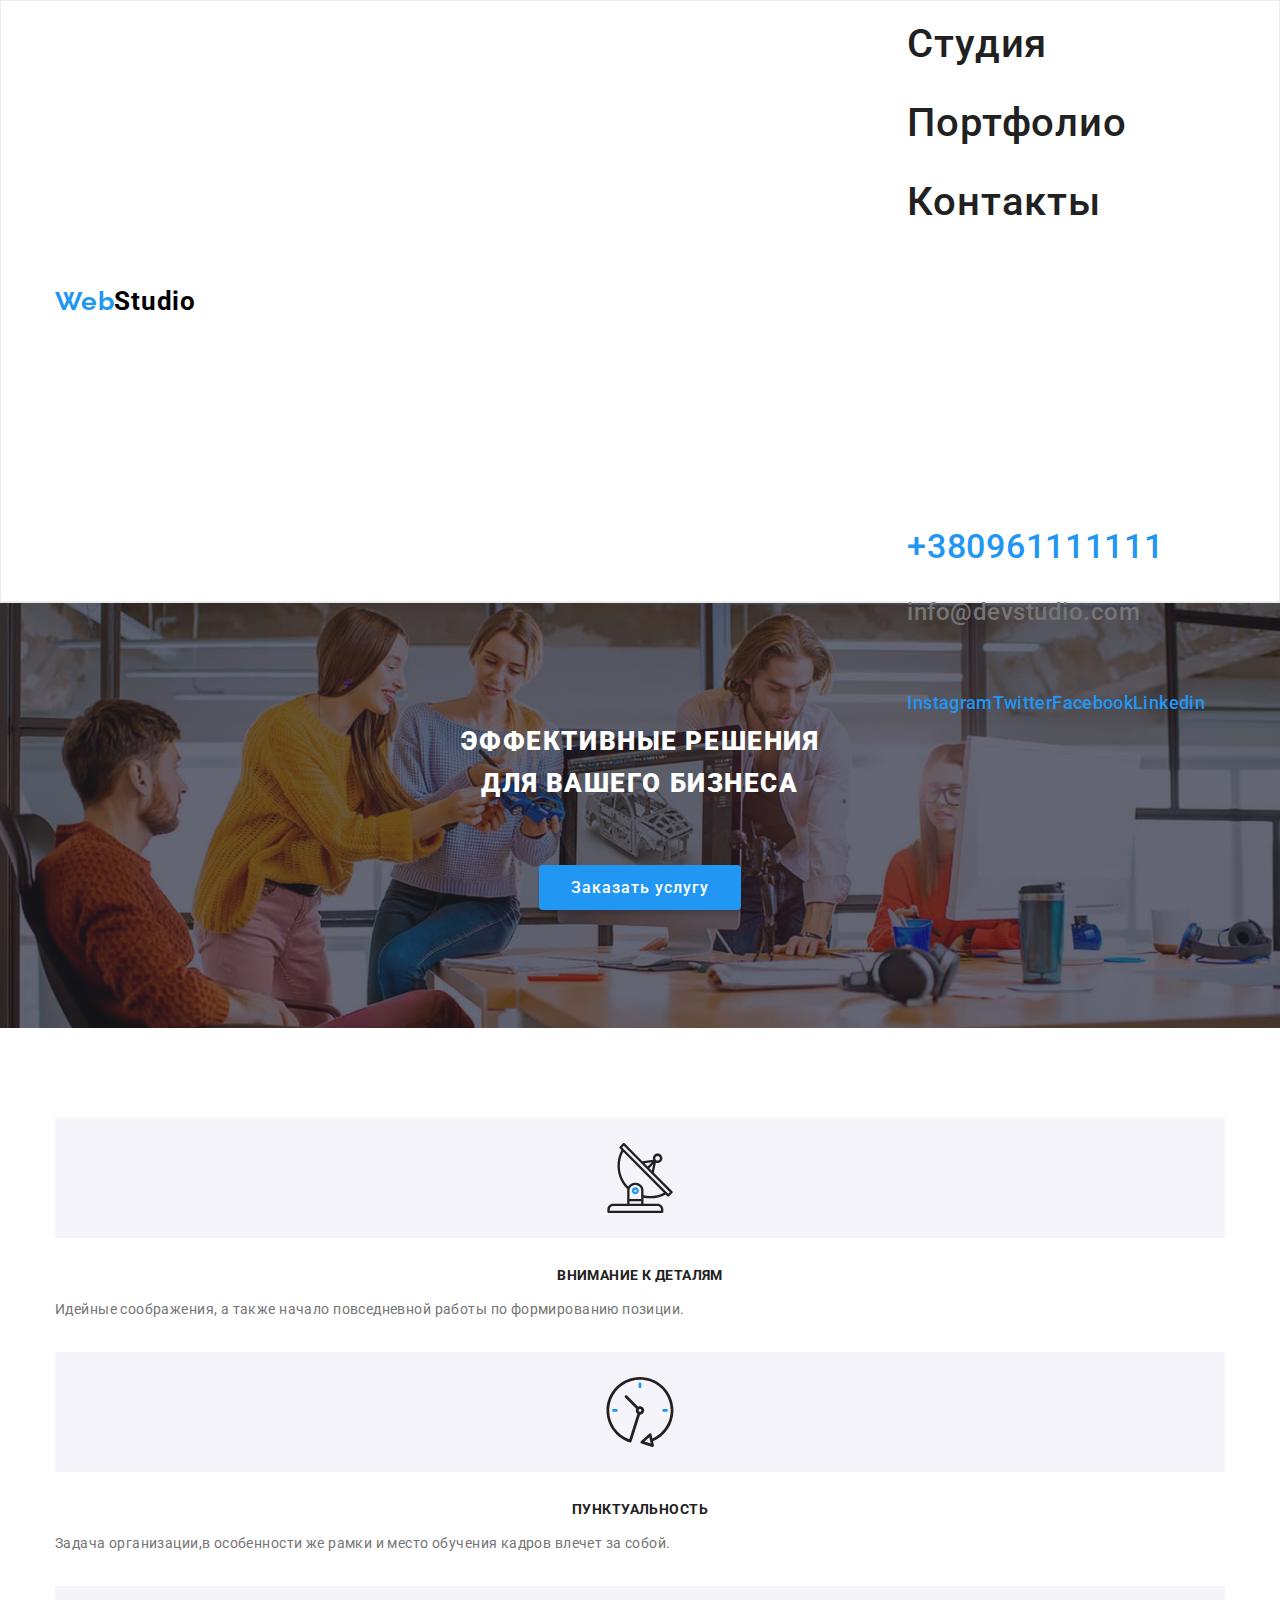
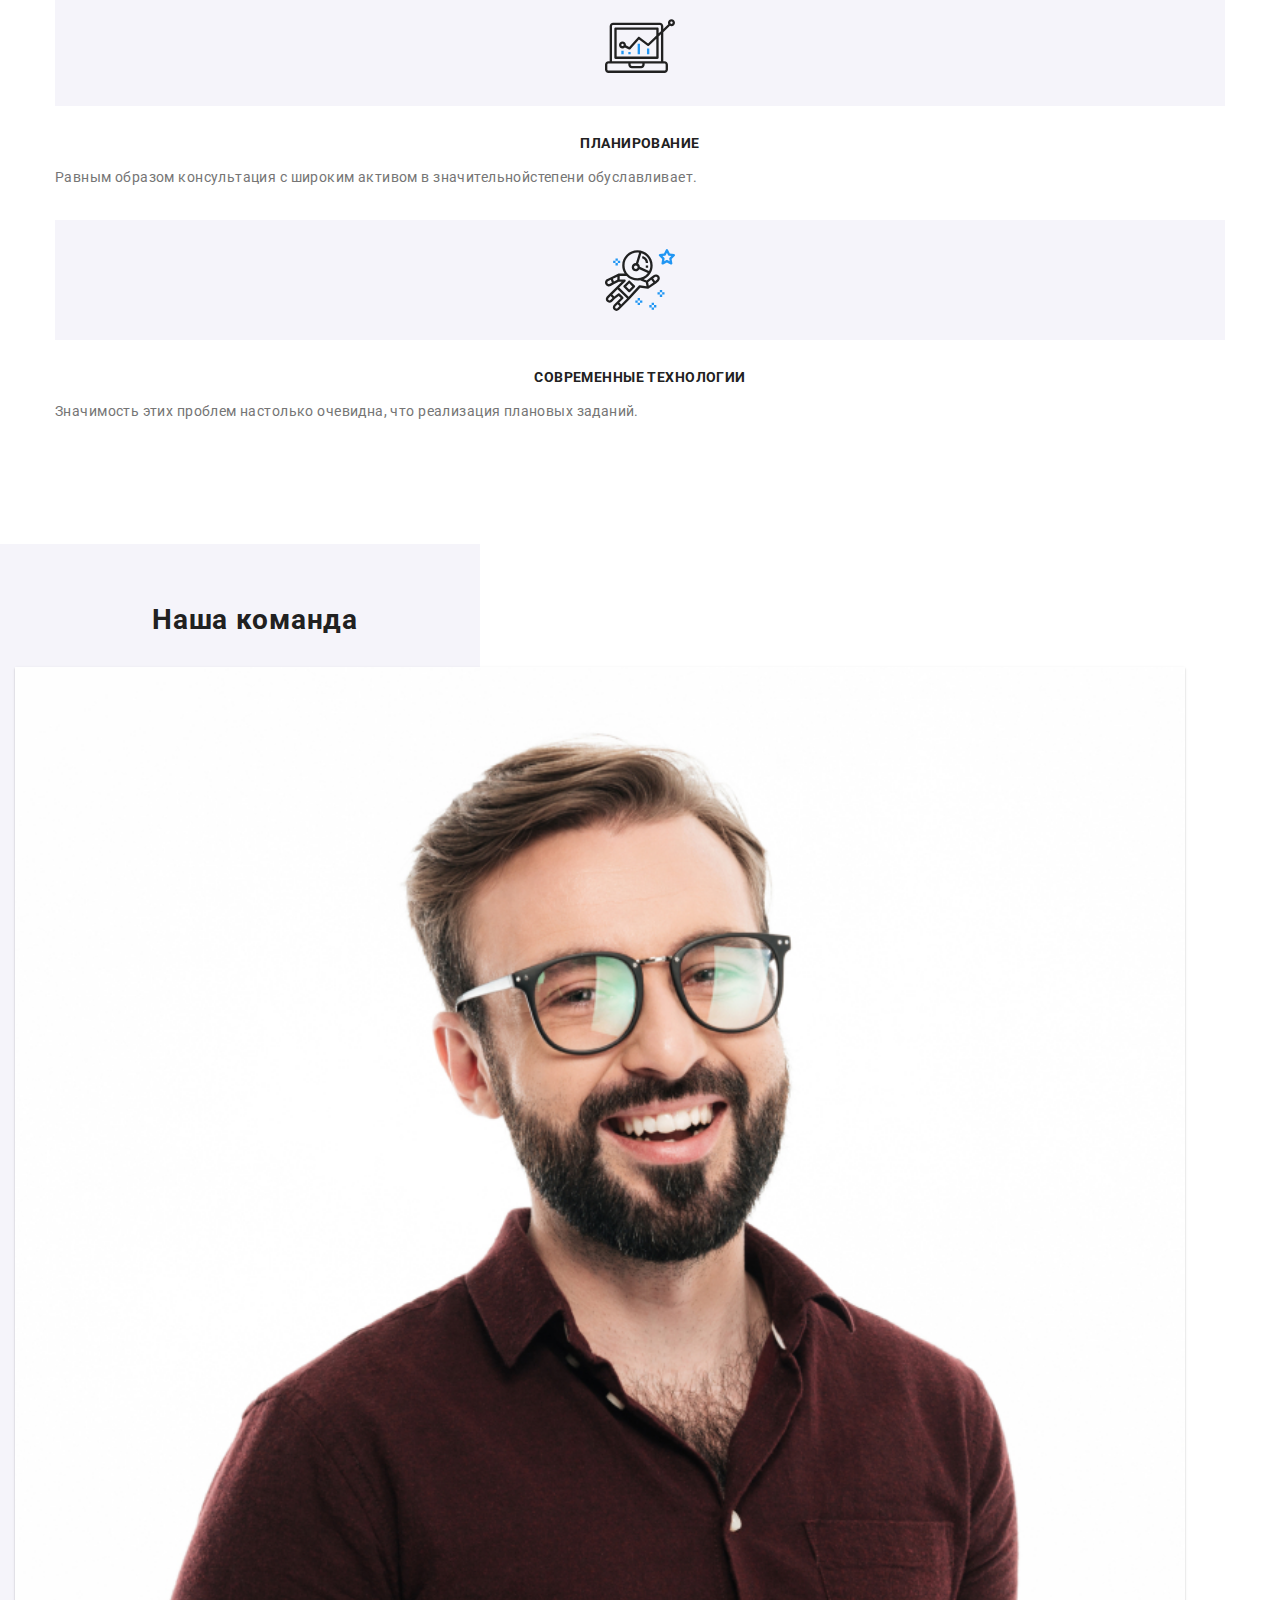
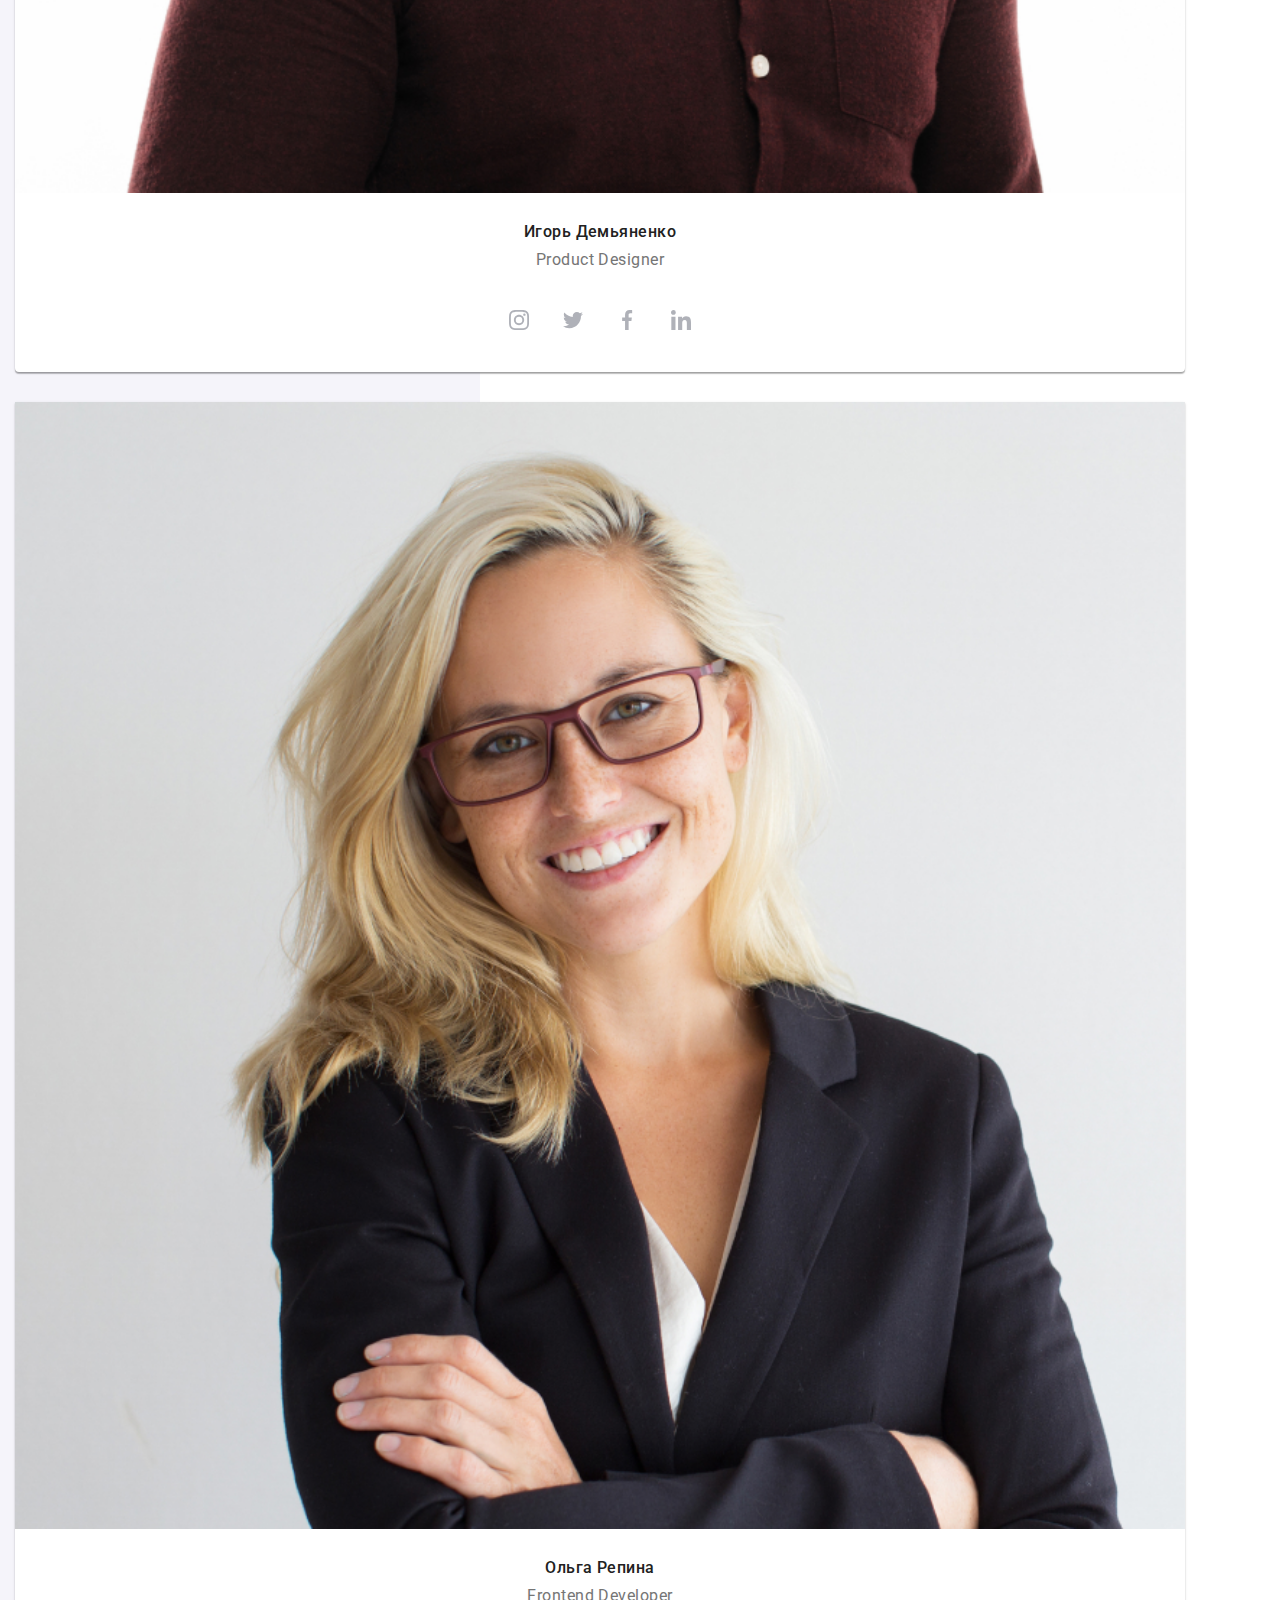
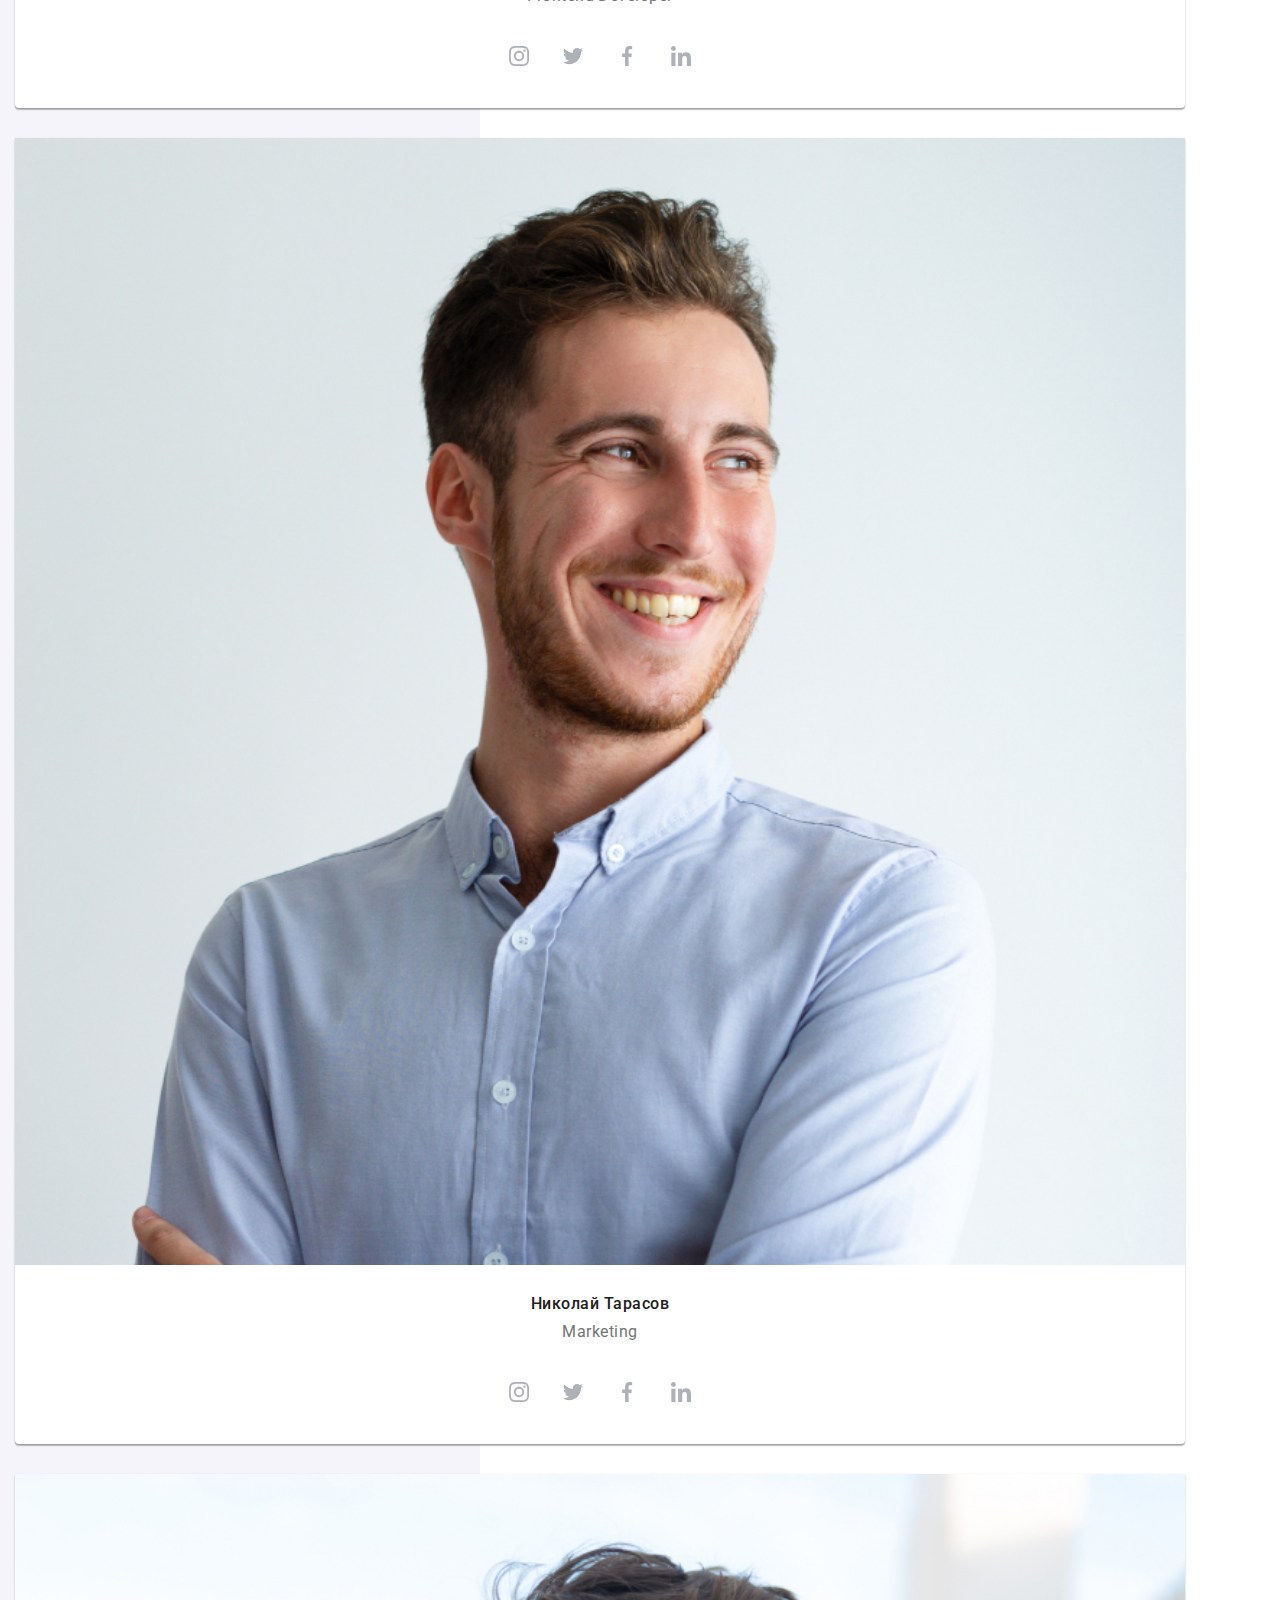
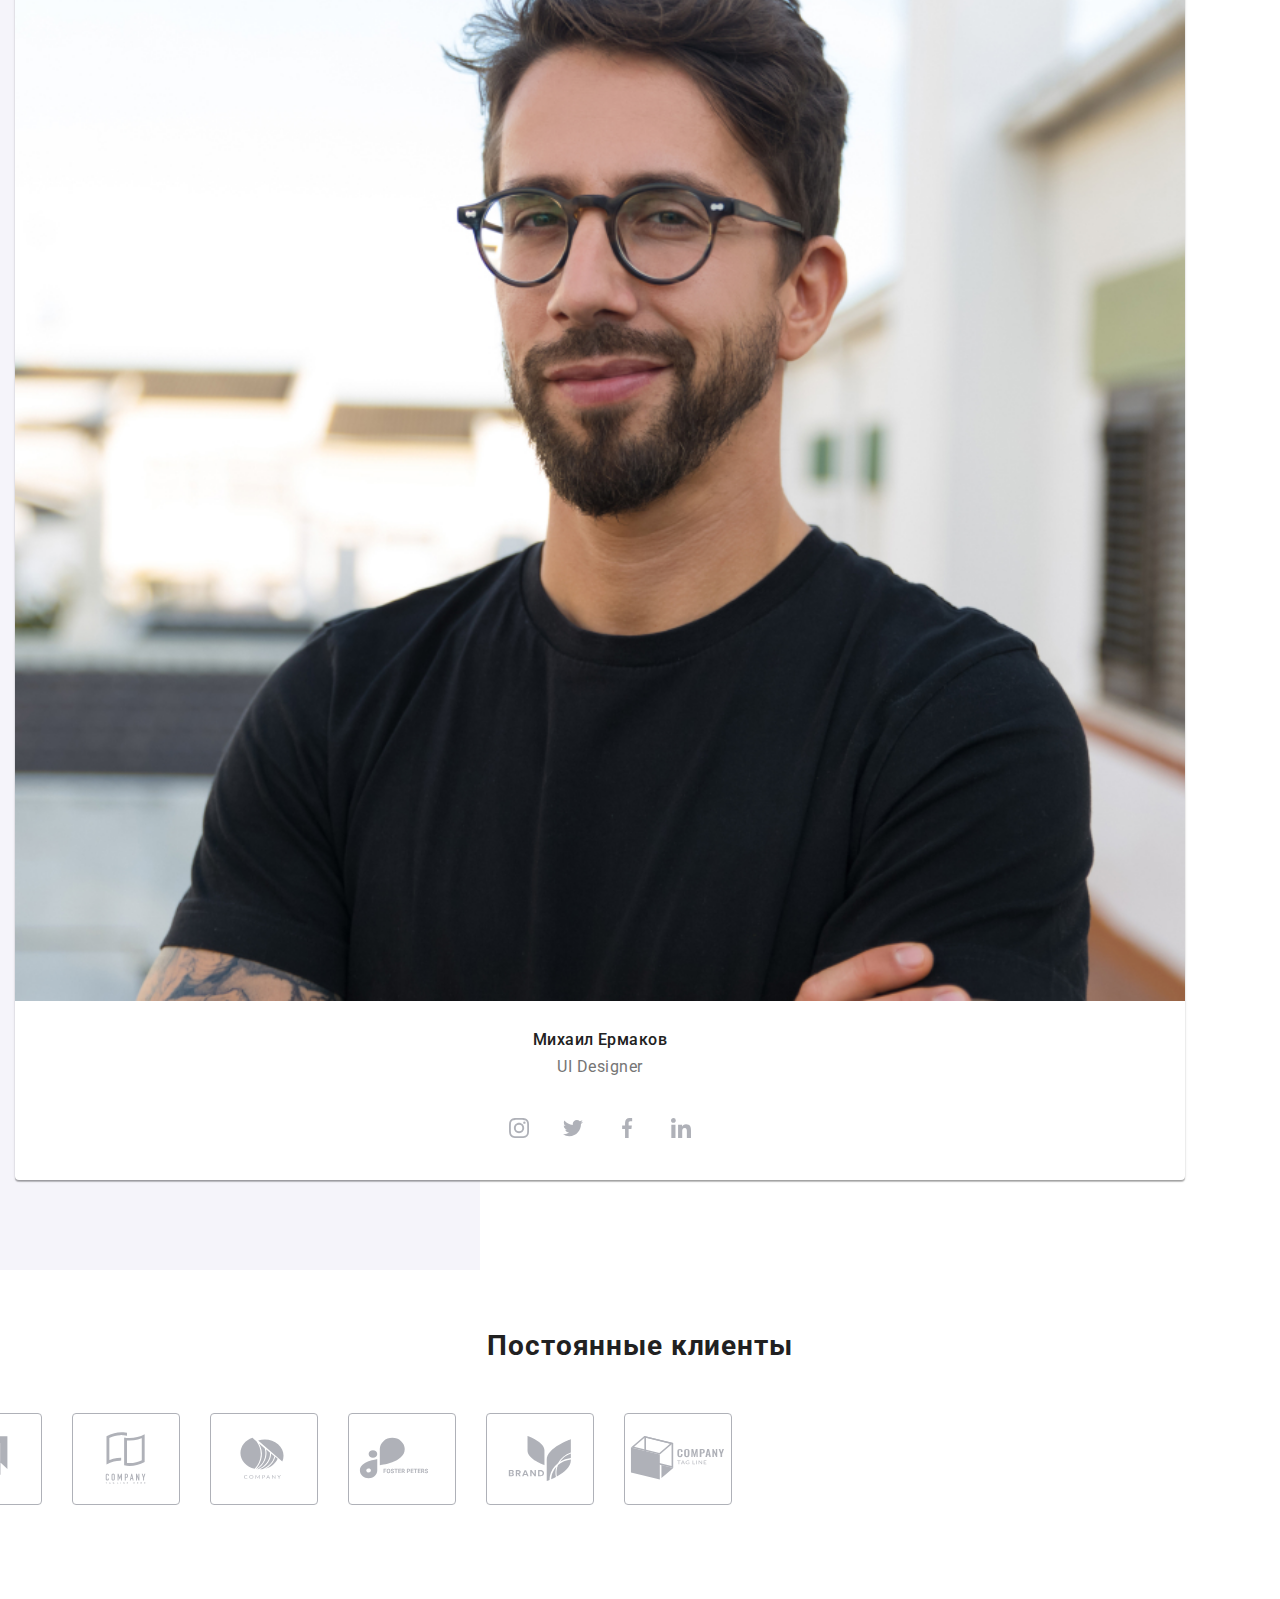
==== index.html @ a786277e "cleints start" ====
<!DOCTYPE html>
<html lang="en">
<head>
    <meta charset="UTF-8">
    <meta http-equiv="X-UA-Compatible" content="IE=edge">
    <meta name="viewport" content="width=device-width, initial-scale=1.0">
    <title>Document</title>
    <link 
        href="https://fonts.googleapis.com/css2?family=Raleway:wght@700&family=Roboto:wght@400;500;700;900&display=swap" 
        rel="stylesheet"
    />
    <link 
        rel="stylesheet" 
        href="https://cdnjs.cloudflare.com/ajax/libs/modern-normalize/1.1.0/modern-normalize.min.css" integrity="sha512-wpPYUAdjBVSE4KJnH1VR1HeZfpl1ub8YT/NKx4PuQ5NmX2tKuGu6U/JRp5y+Y8XG2tV+wKQpNHVUX03MfMFn9Q==" crossorigin="anonymous" referrerpolicy="no-referrer" 
    />
    <link rel="stylesheet" href="./css/main.min.css">

</head>

<body>
    <!--Хедер-->
<header class="header__page">
    <div class="container">
    <div class="nav">
        <a class="nav__logo-link" href="/">
            <span class="nav__logo">Web</span><span>Studio</span></a>
            <button 
            type="button" 
            class="menu-button is-open"
            aria-expanded="false"
            aria-controls="mob-menu"
            data-menu-button>
                <svg 
                width='40' 
                height='40' 
                aria-label="Переключатель мобильного меню"
                >
                    <use class="icon-cross" href="./images/icons.svg#icon-menu-close_40px-1"></use>
                    <use class="icon-menu" href="./images/icons.svg#icon-menu_40px-1"></use>
                </svg>
            </button>
               
         <!--Mobile menu-->
          <div class="mob-menu" id="mob-menu" data-menu >
                <ul class=" mob-menu-list">
              <li class="mob-menu-list__item">
                <a
                  class=" mob-menu-list__link"
                  href="#"
                  >Студия</a
                >
              </li>
              <li class="mob-menu-list__item">
                <a class=" mob-menu-list__link" href="./portfolio.html"
                  >Портфолио</a
                >
              </li>
              <li class="mob-menu-list__item">
                <a
                  class="mob-menu-list__link"
                  href="#"
                  >Контакты</a
                >
              </li>
            </ul>
            <div class="contacts">
             <a class=" mob-connect__tel" href="tel:+380961111111"
                >+380961111111</a>
            <a class=" mob-connect__mail" href="mailto:info@devstudio.com"
                >info@devstudio.com </a>
            <ul class="list mob-social">
              <li class="mob-social__item">
                <a
                  class="mob-social__link"
                  href="#"
                  target="_blank"
                  rel="noopener noreferrer"
                  >Instagram</a
                >
              </li>
              <li class="mob-social__item">
                <a
                  class="mob-social__link"
                  href=""
                  target="_blank"
                  rel="noopener noreferrer"
                  >Twitter</a
                >
              </li>
                <li class="mob-social__item">
                <a
                  class="mob-social__link"
                  href=""
                  target="_blank"
                  rel="noopener noreferrer"
                  >Facebook</a
                >
              </li>
                <li class="mob-social__item">
                <a
                  class="mob-social__link"
                  href=""
                  target="_blank"
                  rel="noopener noreferrer"
                  >Linkedin</a
                >
              </li>
            </ul> 
            </div>
            </div>
            </div>
          </div>




         <!-- <ul class="nav__list">
            <li class="nav__item"><a href="#" class="nav__link nav__current">Студия</a></li>
            <li class="nav__item"><a href="./portfolio.html" class="nav__link">Портфолио</a></li>
            <li class="nav__item"><a href="#" class="nav__link">Контакты</a></li>
        </ul>   -->
         <!-- <ul class="header-adress">
            <li  class="header-adress__item">
                <a href="mailto:info@devstudio.com" class="haeder-adress__link">
                <svg class="header-adress__icon" width="16" height="12">
                <use href="./images/icons2.svg#icon-mail" ></use>
                </svg>
                info@devstudio.com 
                </a>
            </li>
            <li class="header-adress__item ">
                <a href="tel:+380961111111" class="haeder-adress__link haeder-adress__link-phone">
                <svg class="header-adress__icon" width="10" height="16">
                <use  href="./images/icons2.svg#icon-smartphone"></use>
                </svg>
                +380961111111
            </a>
            </li>
        </ul> -->
    </div>
    
    </div>
         <div class="header__border">
    </div>
</header>


<!-Мейн-->
<main>
         <section class="hero">
        <div class="container">
            <h1 class="hero__title">Эффективные решения <br> для вашего бизнеса</h1>   
            <button data-modal-open type="button" class="modal__button">
                Заказать услугу</button> 


    <!--Modal-->
        <div class="backdrop is-hidden" data-modal>
          <div class="modal">
            <button data-modal-close type="button" class="modal__open">
              <svg width="11" height="11" class="modal__icon">
                <use href="./images/icons.svg#icon-Vector-3-1"></use>
              </svg>
            </button>

            <p class="modal__text">Оставьте свои данные, мы вам перезвоним</p>
            <form autocomplete="off">
                <div class="form">
                    <label class="form__label" for="name">Имя</label>
                    <span class="form__container">
                        <input 
                        type="text" 
                        name="name" 
                        class="form__input" 
                        id="name">
                        <svg width="18" height="18" class="form__icon">
                            <use href="./images/icons.svg#icon-person-black-18dp-1-1"></use>
                        </svg>
                    </span>
                </div>

                 <div class="form__area">
                    <label class="form__label" for="phone-number">Телефон</label>
                    <span class="form__container">
                        <input type="tel" 
                        name="phone-number" 
                        class="form__input" 
                        id="phone-number">
                        <svg width="18" height="18" class="form__icon">
                            <use href="./images/icons.svg#icon-phone-black-18dp-1-1"></use>
                        </svg>
                    </span>
                    </div>

                <div class="form__are">
                    <label class="form__label" for="email">Почта</label>
                    <span class="form__container">
                        <input 
                        type="email" 
                        name="email" 
                        class="form__input" 
                        id="email">
                        <svg width="18" height="18" class="form__icon">
                            <use href="./images/icons.svg#icon-email-black-18dp-1-1"></use>
                        </svg>
                    </span>
                </div>

                <div class="form__are">
                    <label class="form__label" for="comment">Коментарий</label>
                    <textarea  name="comment" id="comment"  class="form__comment" placeholder="Введите текст"></textarea>
                    </div>

                    <div>
                        <label class="checkbox__label">
                        <input 
                        type="checkbox" 
                        name="checkbox" 
                        class="checkbox__visual-hidden" 
                        >
                        <svg width="11" height="8" class="checkbox__icon">
                            <use href="./images/icons.svg#icon-Vector-2-1"></use>
                        </svg>
                        Соглашаюсь с рассылкой и принимаю
                        <a href="#" class="checkbox__link">Условия договора </a>
                        </label>
                        <button type="submit" class="checkbox__button"> Отправить</button>
                </div>
         </form>
        </div>      
        </div>
        </div>
        </section>
       
        
       
    <!--Benefits-->
         <section class="benefits">
            <div class="container">
            <h2 hidden>Наши преимущества</h2>
        <ul class="benefits__list">
            <li class="benefits__item">
                <svg class="benefits__icon" width="270" height="120">
                    <use href="./images/icons.svg#icon-antenna"></use>
                </svg>
                <h3 class="benefits__title">Внимание к деталям</h3>
                <p class="benefits__signature">Идейные соображения, а также начало повседневной работы по формированию позиции.</p>
            </li>
            <li class="benefits__item">
                <svg class="benefits__icon" width="270" height="120">
                    <use href="./images/icons.svg#icon-clock"></use>
                </svg>
                <h3 class="benefits__title">Пунктуальность</h3>
                <p class="benefits__signature">Задача организации,в особенности же рамки и место обучения кадров влечет за собой.</p>
            </li>
            <li class="benefits__item">
                 <svg class="benefits__icon" width="270" height="120">
                    <use href="./images/icons.svg#icon-diagram"></use>
                </svg>
                <h3 class="benefits__title">Планирование</h3>
                <p class="benefits__signature">Равным образом консультация с широким активом в значительнойстепени обуславливает.</p>
            </li>
            <li class="benefits__item">
                <svg class="benefits__icon" width="270" height="120">
                    <use href="./images/icons.svg#icon-astronaut"></use>
                </svg>
                <h3 class="benefits__title">Современные технологии</h3>
                <p class="benefits__signature">Значимость этих проблем настолько очевидна, что реализация плановых  заданий.</p>
            </li>
        </ul>
        </div> 
        </section> 

        <!--Services-->
        
    <!-- <section class="services">
        <div class="container">
        <h2 class="services__title">Чем мы занимаемся</h2>
        <ul class="services__list">
            <li class="services__image">
                <img src="./images/box-1.jpg" alt="создание страниц" width="370" height="294"/>
                <div class="services-text">
                    <p>Десктопные приложения</p>
                </div>
            </li>

             <li class="services__image">   
                <img src="./images/box-2.jpg" alt="адаптация под все платформы" width="370" height="294"/>
                <div class="services-text">
                    <p>Мобильные приложения</p>
                </div>             
            </li>

            <li class="services__image">
                <img src="./images/box-3.jpg" alt="стилизация" width="370" height="294"/>
                <div class="services-text">
                    <p>Дизайнерские решения</p>
                </div>          
             </li>  
         </ul>
        </div> 
    </section> -->

    <!--Team-->
    <section class="section-team">
        <div class="container">
        <h2 class="team__title">Наша команда</h2>
        <ul class="team__list">
            <li class="team__image">
                <img class="team__profile" src="./images/tm-1.jpg" 
                alt="Сотрудник"
                width="270"
                height="260"
               />
                <h3 class="team__subtitle">Игорь Демьяненко</h3>
                <p class="team__signature">Product Designer</p>
                <ul class="team__social">
                    <li class="team-social__icon">
                        <a href="#" aria-label="Instagram" class="team-social__link">
                            <svg class="icon" width="20" height="20">
                                <use href="./images/icons2.svg#icon-instagram"></use>
                            </svg>
                        </a>
                    </li>
                    <li class="team-social__icon">
                        <a href="#" aria-label="Twitter" class="team-social__link">
                            <svg class="icon" width="20" height="20">
                                <use href="./images/icons2.svg#icon-twitter"></use>
                            </svg>
                        </a>
                    </li>
                    <li class="team-social__icon">
                        <a href="#" aria-label="Facebook" class="team-social__link">
                            <svg class="icon" width="20" height="20">
                             <use href="./images/icons2.svg#icon-facebook"></use>
                            </svg>
                        </a>
                    </li>
                    <li class="team-social__icon">
                        <a href="#" aria-label="linkedin" class="team-social__link">
                            <svg class="icon" width="20" height="20">
                                <use href="./images/icons2.svg#icon-linkedin"></use>
                            </svg>
                        </a>
                    </li>
                </ul>
              <li class="team__image">
                <img class="team__profile" src="./images/tm-2.jpg" 
                alt="Cотрудник"
                width="270"
                height="260"
                />
                <h3 class="team__subtitle">Ольга Репина</h3>
                <p class="team__signature">Frontend Developer</p>
                <ul class="team__social">
                    <li class="team-social__icon">
                        <a href="#" aria-label="Instagram" class="team-social__link">
                            <svg class="icon" width="20" height="20">
                                <use href="./images/icons2.svg#icon-instagram"></use>
                            </svg>
                        </a>
                    </li>
                    <li class="team-social__icon">
                        <a href="#" aria-label="Twitter" class="team-social__link">
                            <svg class="icon" width="20" height="20">
                                <use href="./images/icons2.svg#icon-twitter"></use>
                            </svg>
                        </a>
                    </li>
                    <li class="team-social__icon">
                        <a href="#" aria-label="Facebook" class="team-social__link">
                            <svg class="icon" width="20" height="20">
                                <use href="./images/icons2.svg#icon-facebook"></use>
                            </svg>
                        </a>
                    </li>
                    <li class="team-social__icon">
                        <a href="#" aria-label="linkedin" class="team-social__link">
                            <svg class="icon" width="20" height="20">
                                <use href="./images/icons2.svg#icon-linkedin"></use>
                            </svg>
                        </a>
                    </li>
                </ul>

            </li>
              <li class="team__image">
                <img class="team__profile" src="./images/tm-3.jpg" 
                alt="Сотрудник"
                width="270"
                height="260"
                />
                <h3 class="team__subtitle">Николай Тарасов</h3>
                <p class="team__signature">Marketing</p>
                                <ul class="team__social">
                    <li class="team-social__icon">
                        <a href="#" aria-label="Instagram" class="team-social__link">
                            <svg class="icon" width="20" height="20">
                                <use href="./images/icons2.svg#icon-instagram"></use>
                            </svg>
                        </a>
                    </li>
                    <li class="team-social__icon">
                        <a href="#" aria-label="Twitter" class="team-social__link">
                            <svg class="icon" width="20" height="20">
                                <use href="./images/icons2.svg#icon-twitter"></use>
                            </svg>
                        </a>
                    </li>
                    <li class="team-social__icon">
                        <a href="#" aria-label="Facebook" class="team-social__link">
                            <svg class="icon" width="20" height="20">
                                <use href="./images/icons2.svg#icon-facebook"></use>
                            </svg>
                        </a>
                    </li>
                    <li class="team-social__icon">
                        <a href="#" aria-label="linkedin" class="team-social__link">
                            <svg class="icon" width="20" height="20">
                                <use href="./images/icons2.svg#icon-linkedin"></use>
                            </svg>
                        </a>
                    </li>
                </ul>

            </li>
              <li class="team__image">
                <img class="team__profile" src="./images/tm-4.jpg" 
                alt="Сотрудник"
                width="270"
                height="260"
                />
                <h3 class="team__subtitle">Михаил Ермаков</h3>
                <p class="team__signature">UI Designer</p>
                                <ul class="team__social">
                    <li class="team-social__icon">
                        <a href="#" aria-label="Instagram" class="team-social__link">
                            <svg class="icon" width="20" height="20">
                                <use href="./images/icons2.svg#icon-instagram"></use>
                            </svg>
                        </a>
                    </li>
                    <li class="team-social__icon">
                        <a href="#" aria-label="Twitter" class="team-social__link">
                            <svg class="icon" width="20" height="20">
                                <use href="./images/icons2.svg#icon-twitter"></use>
                            </svg>
                        </a>
                    </li>
                    <li class="team-social__icon">
                        <a href="#" aria-label="Facebook" class="team-social__link">
                            <svg class="icon" width="20" height="20">
                                <use href="./images/icons2.svg#icon-facebook"></use>
                            </svg>
                        </a>
                    </li>
                    <li class="team-social__icon">
                        <a href="#" aria-label="linkedin" class="team-social__link">
                            <svg class="icon" width="20" height="20">
                                <use href="./images/icons2.svg#icon-linkedin"></use>
                            </svg>
                        </a>
                    </li>
                </ul>
         </ul>
        </div>
    </section>

    <!--Clients-->
    <section class="clients">
        <div class="container">
            <h2 class="clients__title">Постоянные клиенты</h2>
            <ul class="clients__list">
            <li class="clients__item">
                <a href="#" class="clients__link">
                    <svg class="clients__icon" width="106" height="60">
                         <use href="./images/icons2.svg#icon-Logo"></use>
                    </svg>
                </a>
            </li>
            <li class="clients__item">
                <a href="#" class="clients__link">
                    <svg class="clients__icon" width="106" height="60">
                         <use href="./images/icons2.svg#icon-Logo-1"></use>
                    </svg>
                </a>
            </li>
                        <li class="clients__item">
                <a href="#" class="clients__link">
                    <svg class="clients__icon" width="106" height="60">
                         <use href="./images/icons2.svg#icon-Logo-2"></use>
                    </svg>
                </a>
            </li>
                        <li class="clients__item">
                <a href="#" class="clients__link">
                    <svg class="clients__icon" width="106" height="60">
                         <use href="./images/icons2.svg#icon-Logo-3"></use>
                    </svg>
                </a>
            </li>
                        <li class="clients__item">
                <a href="#" class="clients__link">
                    <svg class="clients__icon" width="106" height="60">
                         <use href="./images/icons2.svg#icon-Logo-4"></use>
                    </svg>
                </a>
            </li>
                        <li class="clients__item">
                <a href="#" class="clients__link">
                    <svg class="clients__icon" width="106" height="60">
                         <use href="./images/icons2.svg#icon-Logo-5"></use>
                    </svg>
                </a>
            </li>
            </ul>
        </div>
    </section> 
</main>

    
<!--Футер-->
<!-- <footer class="footer__section">
    <div class="container footer__container">
    <div class="footer__logo">
    <a class="footer__links" href="/"> 
         <span class="footer__active-page">Web</span><span class="footer__logo">Studio</span></a>

             <address class="adress">
            <ul class="adress__link">
                <li class="footer__link"> 
                    <a href="https://www.google.com/maps/place/%D0%B1%D1%83%D0%BB.+%D0%9B%D0%B5%D1%81%D0%B8+%D0%A3%D0%BA%D1%80%D0%B0%D0%B8%D0%BD%D0%BA%D0%B8,+26,+%D0%9A%D0%B8%D0%B5%D0%B2,+02000/data=!4m2!3m1!1s0x40d4cf0e033ecbe9:0x57a4dffefec77da0?sa=X&ved=2ahUKEwjD9ffA8qf0AhWWvYsKHVTTDPEQ8gF6BAgQEAE" class="footer-adress__link footer-adress__link--adress">
                        г.Киев, бул. Леси Украинки, 26
                    </a>
                <li class="footer__link">
                    <a href="mailto:info@devstudio.com" class="footer-adress__link">info@devstudio.com</a>
                </li>
                 <li class="footer__link">
                    <a href="tel:+380961111111" class="footer-adress__link">+380961111111</a>
                </li>
            </ul>
        </address>
    </div>
        
    <div class="mediabox">
        <h3 class="mediabox__title">присоединяйтесь</h3>
        <ul class="mediabox__icons">
            <li class="mediabox__item">   
            <a href="#" aria-label="Instagram" class="mediabox__link">
                <svg class="mediabox__icon" width="20" height="20">
                    <use href="./images/icons2.svg#icon-instagram"></use>
                </svg>
            </a>
            </li>
            <li class="mediabox__item">   
            <a href="#" aria-label="Twitter" class="mediabox__link">
                <svg class="mediabox__icon" width="20" height="20">
                    <use href="./images/icons2.svg#icon-twitter"></use>
                </svg>
            </a>
            </li>
            <li class="mediabox__item">   
            <a href="#" aria-label="Facebook" class="mediabox__link">
                <svg class="mediabox__icon" width="20" height="20">
                    <use href="./images/icons2.svg#icon-facebook"></use>
                </svg>
            </a>
            </li>
            <li class="mediabox__item">   
            <a href="#" aria-label="linkedin" class="mediabox__link">
                <svg class="mediabox__icon" width="20" height="20">
                    <use href="./images/icons2.svg#icon-linkedin"></use>
                </svg>
            </a>
            </li>
        </ul>
    </div>  
    <form  class="footer-form">
        <div class="footer-foor__mail">
            <h3 class="footer-form__title">Подпишитесь на рассылку</h3>
            <label>
                <input 
                type="email"
                name="footer-email"
                placeholder="E-mail"
                class="footer-form__input"
                >
            </label>
        </div>
        <button class="footer-form__button">
            Подписаться
            <svg width="24" height="24" class="footer-form__icon">
                <use href="./images/icons.svg#icon-icon-send-1-1"></use>
            </svg>
        </button>
    </form>
    </div> 
</footer> -->
<script src="./JS/modal.js"></script>
<script src="./JS/mobile-menu.js"></script>
</body>
</html>
---- css/main.min.css ----
/*! modern-normalize v1.1.0 | MIT License | https://github.com/sindresorhus/modern-normalize */*,::before,::after{-webkit-box-sizing:border-box;box-sizing:border-box}html{line-height:1.15;-webkit-text-size-adjust:100%;-moz-tab-size:4;-o-tab-size:4;tab-size:4}body{margin:0;font-family:system-ui,-apple-system,"Segoe UI",Roboto,Helvetica,Arial,sans-serif,"Apple Color Emoji","Segoe UI Emoji"}hr{height:0;color:inherit}abbr[title]{-webkit-text-decoration:underline dotted;text-decoration:underline dotted}b,strong{font-weight:bolder}code,kbd,samp,pre{font-family:ui-monospace,SFMono-Regular,Consolas,"Liberation Mono",Menlo,monospace;font-size:1em}small{font-size:80%}sub,sup{font-size:75%;line-height:0;position:relative;vertical-align:baseline}sub{bottom:-0.25em}sup{top:-0.5em}table{text-indent:0;border-color:inherit}button,input,optgroup,select,textarea{font-family:inherit;font-size:100%;line-height:1.15;margin:0}button,select{text-transform:none}button,[type=button],[type=reset],[type=submit]{-webkit-appearance:button}::-moz-focus-inner{border-style:none;padding:0}:-moz-focusring{outline:1px dotted ButtonText}:-moz-ui-invalid{box-shadow:none}legend{padding:0}progress{vertical-align:baseline}::-webkit-inner-spin-button,::-webkit-outer-spin-button{height:auto}[type=search]{-webkit-appearance:textfield;outline-offset:-2px}::-webkit-search-decoration{-webkit-appearance:none}::-webkit-file-upload-button{-webkit-appearance:button;font:inherit}summary{display:list-item}html{-webkit-box-sizing:border-box;box-sizing:border-box}*,*::before,*::after{-webkit-box-sizing:inherit;box-sizing:inherit}h1,h2,h3,h4,h5,h6,p,ul{margin:0px;padding:0px}ul,li{list-style-type:none}a{text-decoration:none}address{font-style:normal}img{display:block;width:100%;max-width:100%;height:auto}body{font-size:14px;font-family:"Roboto",sans-serif;letter-spacing:.03em;color:#757575;background-color:#fff;margin:0px}.container{width:100%;margin:0 auto;padding-left:15px;padding-right:15px}@media screen and (min-width: 480px){.container{width:480px}}@media screen and (min-width: 768px){.container{width:768px}}@media screen and (min-width: 1200px){.container{width:1200px}}.button{height:50px;width:200px;background-color:#2196f3;color:#fff;cursor:pointer;font-family:inherit;font-weight:700;font-size:16px;line-height:1.9px;letter-spacing:.06em;-webkit-box-shadow:0px 4px 4px rgba(0,0,0,.15);box-shadow:0px 4px 4px rgba(0,0,0,.15);border-color:transparent;border-radius:4px}.header__page{border:1px solid #ececec;position:relative}.nav{display:-webkit-box;display:-ms-flexbox;display:flex;-webkit-box-align:center;-ms-flex-align:center;align-items:center}.nav__logo-link{color:#000;font-weight:700;font-size:26px;line-height:1.1;letter-spacing:.03em}.nav__logo-link:hover,.nav__logo-link:focus{color:#2196f3}.nav__logo{color:#2196f3;font-family:Raleway;font-style:normal;font-weight:700;font-size:26px;line-height:1.1;letter-spacing:.03em}.nav__logo:hover,.nav__logo:focus{color:#2196f3}.nav__list{display:-webkit-box;display:-ms-flexbox;display:flex;margin-left:93px}.nav__item+.nav__item{margin-left:50px}.nav__item+.nav__item:hover,.nav__item+.nav__item:focus{color:#2196f3;fill:#2196f3}.nav__link{position:relative;display:block;padding-top:32px;padding-bottom:32px;color:#212121;font-weight:500;font-size:14px;line-height:1.1;letter-spacing:.02em;-webkit-transition:250ms,cubic-bezier(0.4, 0, 0.2, 1);transition:250ms,cubic-bezier(0.4, 0, 0.2, 1)}.nav__link:hover,.nav__link:focus{color:#2196f3;padding-top:32px;padding-bottom:32px}.nav__link.nav__current::after{content:"";width:100%;height:4px;position:absolute;left:0;bottom:-1px;background-color:currentColor;border-radius:2px}.nav__current{color:#2196f3}.nav__portfolio{display:-webkit-box;display:-ms-flexbox;display:flex;-webkit-box-align:center;-ms-flex-align:center;align-items:center}.header__border{border-bottom:1px solid #ececec}.header{margin-bottom:94px}.header-adress{display:-webkit-box;display:-ms-flexbox;display:flex;margin-left:auto;border:none}.haeder-adress__link-phone{margin-left:50px}.header-adress-item:hover,.header-adress-item:focus{color:#2196f3;fill:#2196f3}.header-adress__icon{display:-webkit-inline-box;display:-ms-inline-flexbox;display:inline-flex;fill:currentColor;-webkit-box-pack:center;-ms-flex-pack:center;justify-content:center;-webkit-box-align:center;-ms-flex-align:center;align-items:center;margin-right:10px}.haeder-adress__link{color:#757575;font-weight:500;font-size:14px;line-height:1.1;letter-spacing:.02em;-webkit-transition:250ms cubic-bezier(0.4, 0, 0.2, 1);transition:250ms cubic-bezier(0.4, 0, 0.2, 1)}.haeder-adress__link:hover,.haeder-adress__link:focus{color:#2196f3}.hero{text-align:center;padding:118px 0;background-image:-webkit-gradient(linear, left top, right top, from(rgba(47, 48, 58, 0.4)), to(rgba(47, 48, 58, 0.4))),url(../images/background.jpg);background-image:linear-gradient(to right, rgba(47, 48, 58, 0.4), rgba(47, 48, 58, 0.4)),url(../images/background.jpg);background-color:#2f303a;background-repeat:no-repeat;background-position:center;background-size:cover;max-width:1600px}.hero__title{color:#fff;margin-top:0;margin-bottom:30px;font-weight:900;font-size:26px;line-height:1.61;letter-spacing:.06em;text-transform:uppercase}.backdrop{position:fixed;top:0;left:0;width:100%;height:100%;z-index:1;visibility:visible;background-color:rgba(0,0,0,.2);-webkit-transition:opacity 250ms linear,visibility 250ms linear;transition:opacity 250ms linear,visibility 250ms linear}.backdrop.is-hidden{opacity:0;pointer-events:none;visibility:hidden}.backdrop.is-hidden .modal{-webkit-transform:translate(-50%, -50%) scale(0.9);transform:translate(-50%, -50%) scale(0.9)}.modal{position:absolute;top:50%;left:50%;width:528px;height:581px;padding:40px;-webkit-transform:translate(-50%, -50%) scale(1);transform:translate(-50%, -50%) scale(1);-webkit-transition:-webkit-transform 250ms linear;transition:-webkit-transform 250ms linear;transition:transform 250ms linear;transition:transform 250ms linear, -webkit-transform 250ms linear;-webkit-box-shadow:0px 1px 3px rgba(0,0,0,.12),0px 1px 1px rgba(0,0,0,.14),0px 2px 1px rgba(0,0,0,.2);box-shadow:0px 1px 3px rgba(0,0,0,.12),0px 1px 1px rgba(0,0,0,.14),0px 2px 1px rgba(0,0,0,.2);border-radius:4px;background-color:#fff}.modal__open{position:absolute;top:8px;right:8px;width:30px;height:30px;padding:0;border-radius:50%;border:1px solid rgba(0,0,0,.1);background-color:#fff;cursor:pointer}.modal__open:hover .modal__icon,.modal__open:focus .modal__icon{fill:#2196f3}.modal__icon{-webkit-transition:fill 250ms cubic-bezier(0.4, 0, 0.2, 1);transition:fill 250ms cubic-bezier(0.4, 0, 0.2, 1);margin:0 9px}.modal__button{margin-left:auto;margin-right:auto;margin-top:30px;color:#fff;background-color:#2196f3;font-weight:500;font-size:16px;line-height:1.6;text-align:center;letter-spacing:.06em;cursor:pointer;-webkit-box-shadow:0px 4px 4px rgba(0,0,0,.15);box-shadow:0px 4px 4px rgba(0,0,0,.15);border-radius:4px;padding:10px 32px;border:0px}.modal__button:hover,.modal__button:focus{color:#fff;background-color:#2196f3}.modal__text{color:#212121;font-weight:700;font-size:20px;line-height:1.15;letter-spacing:.03em;margin:0 0 12px 0}.form{position:relative}.form__container{position:relative}.form__label{display:-webkit-box;display:-ms-flexbox;display:flex;color:#757575;font-weight:400;font-size:12px;line-height:1.15;letter-spacing:.01em}.form__input{width:100%;height:40px;padding:11px 42px;margin-bottom:10px;margin-top:4px;border:1px solid rgba(33,33,33,.2);border-radius:4px;font-weight:400;font-size:12px;line-height:1.16;letter-spacing:.01em}.form__input:focus~.form__icon{fill:#2196f3}.form__input:focus{border:1px solid #2196f3;outline:0}.form__icon:focus{color:#2196f3}.form__icon{position:absolute;top:0;left:14px;fill:var(--main-text-color)}.form__comment{width:100%;height:120px;padding:12px 16px;margin-top:4px;border:1px solid rgba(33,33,33,.2);border-radius:4px;resize:none;font-weight:400;font-size:12px;line-height:1.15;letter-spacing:.01em}.form__comment::-webkit-input-placeholder{color:rgba(117,117,117,.5)}.form__comment::-moz-placeholder{color:rgba(117,117,117,.5)}.form__comment:-ms-input-placeholder{color:rgba(117,117,117,.5)}.form__comment::-ms-input-placeholder{color:rgba(117,117,117,.5)}.form__comment::placeholder{color:rgba(117,117,117,.5)}.form__comment::-webkit-input-placeholder .form__comment:focus{border:1px solid #2196f3;outline:0}.form__comment::-moz-placeholder .form__comment:focus{border:1px solid #2196f3;outline:0}.form__comment:-ms-input-placeholder .form__comment:focus{border:1px solid #2196f3;outline:0}.form__comment::-ms-input-placeholder .form__comment:focus{border:1px solid #2196f3;outline:0}.form__comment::placeholder .form__comment:focus{border:1px solid #2196f3;outline:0}.form__comment::-webkit-input-placeholder .form__comment:not(:placeholder-shown){color:#212121}.form__comment::-moz-placeholder .form__comment:not(:placeholder-shown){color:#212121}.form__comment:-ms-input-placeholder .form__comment:not(:placeholder-shown){color:#212121}.form__comment::-ms-input-placeholder .form__comment:not(:placeholder-shown){color:#212121}.form__comment::placeholder .form__comment:not(:-moz-placeholder-shown){color:#212121}.form__comment::placeholder .form__comment:not(:-ms-input-placeholder){color:#212121}.form__comment::placeholder .form__comment:not(:placeholder-shown){color:#212121}.checkbox__label{display:-webkit-box;display:-ms-flexbox;display:flex;-webkit-box-pack:center;-ms-flex-pack:center;justify-content:center;-webkit-box-align:center;-ms-flex-align:center;align-items:center;color:#212121;font-weight:400;font-size:14px;line-height:1.71;margin-bottom:30px;margin-top:20px;cursor:pointer}.checkbox__label>.checkbox__visual-hidden{position:absolute;white-space:nowrap;width:1px;height:1px;overflow:hidden;border:0;padding:0;clip:rect(0 0 0 0);-webkit-clip-path:inset(50%);clip-path:inset(50%);margin:-1px}.checkbox__label>.checkbox__visual-hidden:checked+.checkbox__icon{background-color:#2196f3;border:transparent}.checkbox__icon{width:16px;height:15px;margin-right:8px;margin-bottom:4px;border-radius:2px;border:2px solid #212121}.checkbox__link{color:#2196f3;margin-left:4px;text-decoration:underline}.checkbox__button{-webkit-box-align:center;-ms-flex-align:center;align-items:center;height:50px;width:200px;background-color:#2196f3;color:#fff;cursor:pointer;text-align:center;font-family:inherit;font-weight:700;font-size:16px;line-height:1.9px;letter-spacing:.06em;-webkit-box-shadow:0px 4px 4px rgba(0,0,0,.15);box-shadow:0px 4px 4px rgba(0,0,0,.15);border-color:transparent;border-radius:4px}.benefits{-webkit-box-align:center;-ms-flex-align:center;align-items:center;margin-bottom:60px}.benefits__list{padding-top:60px;padding-bottom:60px}.benefits__item{margin-top:30px}.benefits__title{color:#212121;font-style:normal;font-weight:700;font-size:14px;line-height:1.14;text-transform:uppercase;text-align:center}.benefits__signature{color:#757575;font-weight:400;font-size:14px;line-height:1.71;letter-spacing:.03em;text-align:left;margin-bottom:0;margin-top:14px}.benefits__icon{width:100%;background:#f5f4fa;display:block;margin-bottom:30px;padding:25px 100px}.services-text{position:absolute;bottom:0;left:0;width:370px;height:70px;display:-webkit-box;display:-ms-flexbox;display:flex;-webkit-box-align:center;-ms-flex-align:center;align-items:center;-webkit-box-pack:center;-ms-flex-pack:center;justify-content:center;color:#fff;background-color:rgba(47,48,58,.8);font-weight:700;font-size:14px;line-height:1.14;letter-spacing:.03em;text-transform:uppercase}.services{padding-top:94px}.services__title{color:#212121;font-weight:700;font-size:36px;line-height:1.1;text-align:center;letter-spacing:.03em;margin-bottom:50px;margin-top:94px}.services__list{display:-webkit-box;display:-ms-flexbox;display:flex;margin-bottom:94px;-webkit-box-pack:center;-ms-flex-pack:center;justify-content:center}.services__image{position:relative;display:-webkit-box;display:-ms-flexbox;display:flex;margin-right:30px}.services__image:nth-child(3){margin-right:0px}.team>.team__image{margin-right:30px;text-align:center}.team{margin-bottom:94px}.section-team{background-color:#f5f4fa}@media screen and (min-width: 480px){.section-team{width:480px}}@media screen and (min-width: 768){.section-team{width:768px}}.team__title{color:#212121;font-weight:700;font-size:28px;line-height:1.17;text-align:center;letter-spacing:.03em;margin:0;padding-top:60px;padding-bottom:30px}@media screen and (min-width: 480px){.team__title{width:480px}}.team__list{text-align:center;padding-bottom:60px}.team__image{-webkit-box-shadow:0px 1px 3px rgba(0,0,0,.12),0px 1px 1px rgba(0,0,0,.14),0px 2px 1px rgba(0,0,0,.2);box-shadow:0px 1px 3px rgba(0,0,0,.12),0px 1px 1px rgba(0,0,0,.14),0px 2px 1px rgba(0,0,0,.2);border-radius:0px 0px 4px 4px;background:#fff;margin-bottom:30px}.team__profile{margin-bottom:30px}.team__subtitle{color:#212121;font-weight:500;font-size:16px;line-height:1.1;letter-spacing:.03em;margin-bottom:10px}.team__signature{color:#757575;font-weight:400;font-size:16px;line-height:1.1;letter-spacing:.03em;margin-bottom:30px}.team__social{padding:0;display:-webkit-box;display:-ms-flexbox;display:flex;-webkit-box-pack:center;-ms-flex-pack:center;justify-content:center;padding-bottom:30px}.team-social__icon{display:-webkit-box;display:-ms-flexbox;display:flex;width:44px;height:44px;border:none;-webkit-box-align:center;-ms-flex-align:center;align-items:center;-webkit-box-pack:center;-ms-flex-pack:center;justify-content:center;margin-right:10px;border-radius:50%;background-color:#fff;-webkit-transition:250ms cubic-bezier(0.4, 0, 0.2, 1);transition:250ms cubic-bezier(0.4, 0, 0.2, 1)}.team-social__icon:nth-child(4){margin-right:0}.team-social__link{display:-webkit-box;display:-ms-flexbox;display:flex;width:100%;height:100%;-webkit-box-pack:center;-ms-flex-pack:center;justify-content:center;-webkit-box-align:center;-ms-flex-align:center;align-items:center;fill:#afb1b8;align-items:center;justify-content:center}.team-social__icon:hover,.team-social__icon:focus{background-color:#2196f3}.team-social__icon:hover:hover .icon,.team-social__icon:hover:focus .icon,.team-social__icon:focus:hover .icon,.team-social__icon:focus:focus .icon{fill:#fff}.clients{margin-top:60px}.clients__title{color:#212121;font-weight:700;font-size:28px;line-height:1.17;text-align:center;letter-spacing:.03em;margin-bottom:50px}.clients__list{display:-webkit-inline-box;display:-ms-inline-flexbox;display:inline-flex;-webkit-box-pack:center;-ms-flex-pack:center;justify-content:center;margin-bottom:94px;width:calc((100% - 4 * 15px) / 2);height:92px}.clients__list:hover,.clients__list:focus{fill:#2196f3}.clients__item{border:1px solid #afb1b8;border-radius:4px;margin-right:30px;background-color:#fff;width:170px;height:92px;border:1px solid #afb1b8;-webkit-box-sizing:border-box;box-sizing:border-box;border-radius:4px;-webkit-transition:250ms cubic-bezier(0.4, 0, 0.2, 1);transition:250ms cubic-bezier(0.4, 0, 0.2, 1)}.clients__item:hover,.clients__item:focus{border:1px solid #2196f3}.clients__item:nth-child(6){margin-right:0}.clients__item:hover .clients__icon,.clients__item:focus .clients__icon{fill:#2196f3}.clients__link{display:-webkit-box;display:-ms-flexbox;display:flex;width:100%;height:100%;-webkit-box-pack:center;-ms-flex-pack:center;justify-content:center;-webkit-box-align:center;-ms-flex-align:center;align-items:center}.clients__icon{fill:#afb1b8;-webkit-transition:fill cubic-bezier(0.4, 0, 0.2, 1) cubic-bezier(0.4, 0, 0.2, 1);transition:fill cubic-bezier(0.4, 0, 0.2, 1) cubic-bezier(0.4, 0, 0.2, 1)}.filter{margin-bottom:50px}.filter__buttons{display:-webkit-box;display:-ms-flexbox;display:flex;-webkit-box-pack:center;-ms-flex-pack:center;justify-content:center}.filter__button{color:#212121;background-color:#f5f4fa;font-weight:500;font-size:16px;line-height:1.6;text-align:center;letter-spacing:.03em;cursor:pointer;border-radius:4px;padding:6px 22px;border:0px;-webkit-transition:250ms cubic-bezier(0.4, 0, 0.2, 1);transition:250ms cubic-bezier(0.4, 0, 0.2, 1)}.filter__button:hover,.filter__button:focus{color:#fff;background-color:#2196f3;-webkit-box-shadow:0px 3px 1px rgba(0,0,0,.1),0px 1px 2px rgba(0,0,0,.08),0px 2px 2px rgba(0,0,0,.12);box-shadow:0px 3px 1px rgba(0,0,0,.1),0px 1px 2px rgba(0,0,0,.08),0px 2px 2px rgba(0,0,0,.12)}.filter__button-accent::after{content:" ";display:inline-block;width:100%;height:4px;position:absolute;left:0;bottom:-1px;background-color:currentColor;border-radius:2px}.filter__button-accent{color:#fff;background-color:#2196f3}.filter__list+.filter__list{margin-left:8px;background:#f5f4fa;border-radius:4px}.project{display:-webkit-box;display:-ms-flexbox;display:flex;-ms-flex-wrap:wrap;flex-wrap:wrap;margin-bottom:94px;-webkit-box-pack:center;-ms-flex-pack:center;justify-content:center}.project__item:hover .project__box::before,.project__item:focus .project__box::before{background-color:rgba(33,150,243,.9);-webkit-transform:translateY(0);transform:translateY(0)}.project__item:hover .project__text,.project__item:focus .project__text{-webkit-transform:translateY(0);transform:translateY(0)}.project__link{color:#212121;font-weight:700;font-size:18px;line-height:2;letter-spacing:.06em;width:370px;height:294px}.project__box{position:relative;overflow:hidden;background-color:rgba(33,150,243,.9)}.project__box::before{position:absolute;content:"";top:0;left:0;width:100%;height:100%;background-color:rgba(33,150,243,.9);-webkit-transform:translateY(100%);transform:translateY(100%);-webkit-transition:-webkit-transform 250ms cubic-bezier(0.4, 0, 0.2, 1);transition:-webkit-transform 250ms cubic-bezier(0.4, 0, 0.2, 1);transition:transform 250ms cubic-bezier(0.4, 0, 0.2, 1);transition:transform 250ms cubic-bezier(0.4, 0, 0.2, 1), -webkit-transform 250ms cubic-bezier(0.4, 0, 0.2, 1)}.project__im{display:block;max-width:100%;height:auto}.project__text{color:#fff;margin:0;padding:63px 24px;position:absolute;top:0;left:0;-webkit-transform:translateY(100%);transform:translateY(100%);-webkit-transition:-webkit-transform 250ms cubic-bezier(0.4, 0, 0.2, 1);transition:-webkit-transform 250ms cubic-bezier(0.4, 0, 0.2, 1);transition:transform 250ms cubic-bezier(0.4, 0, 0.2, 1);transition:transform 250ms cubic-bezier(0.4, 0, 0.2, 1), -webkit-transform 250ms cubic-bezier(0.4, 0, 0.2, 1);font-weight:400;font-size:18px;line-height:1.55}.project__item{width:370px;height:404px;margin-right:30px;background:#fff;border:1px solid #eee;-webkit-box-sizing:border-box;box-sizing:border-box;text-align:left;margin-bottom:30px;-webkit-transition:-webkit-box-shadow 250ms cubic-bezier(0.4, 0, 0.2, 1);transition:-webkit-box-shadow 250ms cubic-bezier(0.4, 0, 0.2, 1);transition:box-shadow 250ms cubic-bezier(0.4, 0, 0.2, 1);transition:box-shadow 250ms cubic-bezier(0.4, 0, 0.2, 1), -webkit-box-shadow 250ms cubic-bezier(0.4, 0, 0.2, 1)}.project__item:hover,.project__item:focus{-webkit-box-shadow:0px 1px 1px rgba(0,0,0,.12),0px 4px 4px rgba(0,0,0,.06),1px 4px 6px rgba(0,0,0,.16);box-shadow:0px 1px 1px rgba(0,0,0,.12),0px 4px 4px rgba(0,0,0,.06),1px 4px 6px rgba(0,0,0,.16)}.project__item:nth-child(n+7){margin-bottom:0}.project__item:nth-child(n+7):nth-child(3n){margin-right:0px}.project__signature{color:#757575;font-weight:400;font-size:16px;line-height:1.8;letter-spacing:.03em;text-align:left;width:322px;height:30px;margin:4px 24px 20px 24px}.project__title{color:#212121;font-weight:700;font-size:18px;line-height:2;letter-spacing:.06em;width:322px;height:36px;margin:20px 24px 4px 24px}.footer__section{background-color:#2f303a;margin-right:auto;margin-left:auto}.footer__container{display:-webkit-box;display:-ms-flexbox;display:flex;height:252px}.footer__logo{color:#fff;background-color:#2f303a;font-weight:700;font-size:26px;line-height:1.1;letter-spacing:.03em;margin-top:60px;margin-bottom:20px;margin-right:70px}.footer__logo:hover,.footer__logo:focus{color:#2196f3}.footer__active-page{color:#2196f3;font-family:Raleway;font-style:normal;font-weight:700;font-size:26px;line-height:1.1;letter-spacing:.03em}.footer__links{display:block;margin-bottom:20px}.adress{margin-bottom:60px}.adress__link{color:#fff;background-color:#2f303a;font-weight:400;font-size:14px;line-height:1.7;letter-spacing:.03em;-webkit-transition:250ms cubic-bezier(0.4, 0, 0.2, 1);transition:250ms cubic-bezier(0.4, 0, 0.2, 1)}.adress__link:hover,.adress__link:focus{color:#2196f3}.footer__link{margin-bottom:9px;width:231px;height:21px}.footer-adress__link{color:rgba(255,255,255,.6);background-color:#2f303a;font-weight:700;font-size:14px;line-height:1.7;letter-spacing:.03em}.footer-adress__link--adress{color:#fff}.footer-adress__link:hover,.footer-adress__link:focus{color:#2196f3}.footer-adress__link:nth-last-child(1n+2){margin-bottom:9px}.mediabox{margin-top:72px;margin-bottom:100px;margin-right:93px}.mediabox__title{color:#fff;text-transform:uppercase;font-weight:700;font-size:14px;line-height:1.14;letter-spacing:.03em;margin-bottom:20px;padding:0}.mediabox__icons{display:-webkit-box;display:-ms-flexbox;display:flex;padding:0}.mediabox__item{display:-webkit-box;display:-ms-flexbox;display:flex;-webkit-box-align:center;-ms-flex-align:center;align-items:center;-webkit-box-pack:center;-ms-flex-pack:center;justify-content:center;width:44px;height:44px;border:none;border-radius:50%;margin-right:10px;background-color:rgba(255,255,255,.1);-webkit-transition:250ms cubic-bezier(0.4, 0, 0.2, 1);transition:250ms cubic-bezier(0.4, 0, 0.2, 1)}.mediabox__item:hover,.mediabox__item:focus{background-color:#2196f3}.mediabox__item:nth-child(4){margin-right:0}.mediabox__link{display:-webkit-box;display:-ms-flexbox;display:flex;-webkit-box-pack:center;-ms-flex-pack:center;justify-content:center;-webkit-box-align:center;-ms-flex-align:center;align-items:center;width:100%;height:100%}.mediabox__icon{fill:#fff}.footer-form{display:-webkit-box;display:-ms-flexbox;display:flex;-webkit-box-align:end;-ms-flex-align:end;align-items:flex-end;width:570px;height:86px;margin-top:72px}.footer-form__mail{display:-webkit-box;display:-ms-flexbox;display:flex;-webkit-box-orient:vertical;-webkit-box-direction:normal;-ms-flex-direction:column;flex-direction:column}.footer-form__title{color:#fff;font-weight:700;font-size:14px;line-height:1.14;letter-spacing:.03em;text-transform:uppercase;margin-bottom:20px}.footer-form__input{width:358px;height:50px;padding-left:16px;margin-right:12px;background-color:inherit;color:#fff;border:1px solid rgba(255,255,255,.3);-webkit-filter:drop-shadow(0px 4px 4px rgba(0, 0, 0, 0.15));filter:drop-shadow(0px 4px 4px rgba(0, 0, 0, 0.15));border-radius:4px}.footer-form__button{display:-webkit-box;display:-ms-flexbox;display:flex;-webkit-box-align:center;-ms-flex-align:center;align-items:center;height:50px;width:200px;background-color:#2196f3;color:#fff;cursor:pointer;padding-left:29px;text-align:center;font-family:inherit;font-weight:700;font-size:16px;line-height:1.9px;letter-spacing:.06em;-webkit-box-shadow:0px 4px 4px rgba(0,0,0,.15);box-shadow:0px 4px 4px rgba(0,0,0,.15);border-color:transparent;border-radius:4px}.footer-form__icon{margin-left:10px}.menu-button{display:inline-block;margin:0 0 0 auto;padding:0;border:none;background-color:transparent}.menu-button.icon-menu{display:block}@media screen and (min-width: 768px){.menu-button{display:none}}.menu-button .icon-menu{display:none}.menu-button.is-open .icon-menu{display:block}.menu-button.is-open .icon-cross{display:none}.mob-menu{background-color:#fff;padding:20px;margin-left:auto;height:600px;text-align:center;font-size:20px;z-index:99}@media screen and (max-width: 767px){.mob-menu{display:none;position:absolute;top:100%;left:0;height:796px;width:100%}.mob-menu.is-open{display:block}}@media screen and (max-width: 767px)and (min-width: 768px){.mob-menu{display:-webkit-box;display:-ms-flexbox;display:flex}}.mob-menu-list__item{display:-webkit-box;display:-ms-flexbox;display:flex}.mob-menu-list__item:not(:last-child){padding-bottom:32px}.mob-menu-list__link{color:#212121;font-weight:500;font-size:40px;line-height:1.17;text-align:center;letter-spacing:.02em}.mob-menu-list__link:hover,.mob-menu-list__link:focus{color:#2196f3;border-radius:2px}.contacts{margin-top:302px}.mob-connect__tel{display:-webkit-box;display:-ms-flexbox;display:flex;color:#2196f3;font-weight:500;font-size:34px;line-height:1.17;letter-spacing:.02em;margin-bottom:32px}.mob-connect__mail{display:-webkit-box;display:-ms-flexbox;display:flex;color:#757575;font-weight:500;font-size:24px;line-height:1.16;letter-spacing:.02em;margin-bottom:64px}.mob-social__link{color:#2196f3;font-weight:500;font-size:18px;line-height:1.22;letter-spacing:.02em}.mob-social{display:-webkit-box;display:-ms-flexbox;display:flex;-ms-flex-wrap:wrap;flex-wrap:wrap;-webkit-box-pack:justify;-ms-flex-pack:justify;justify-content:space-between}/*# sourceMappingURL=main.min.css.map */
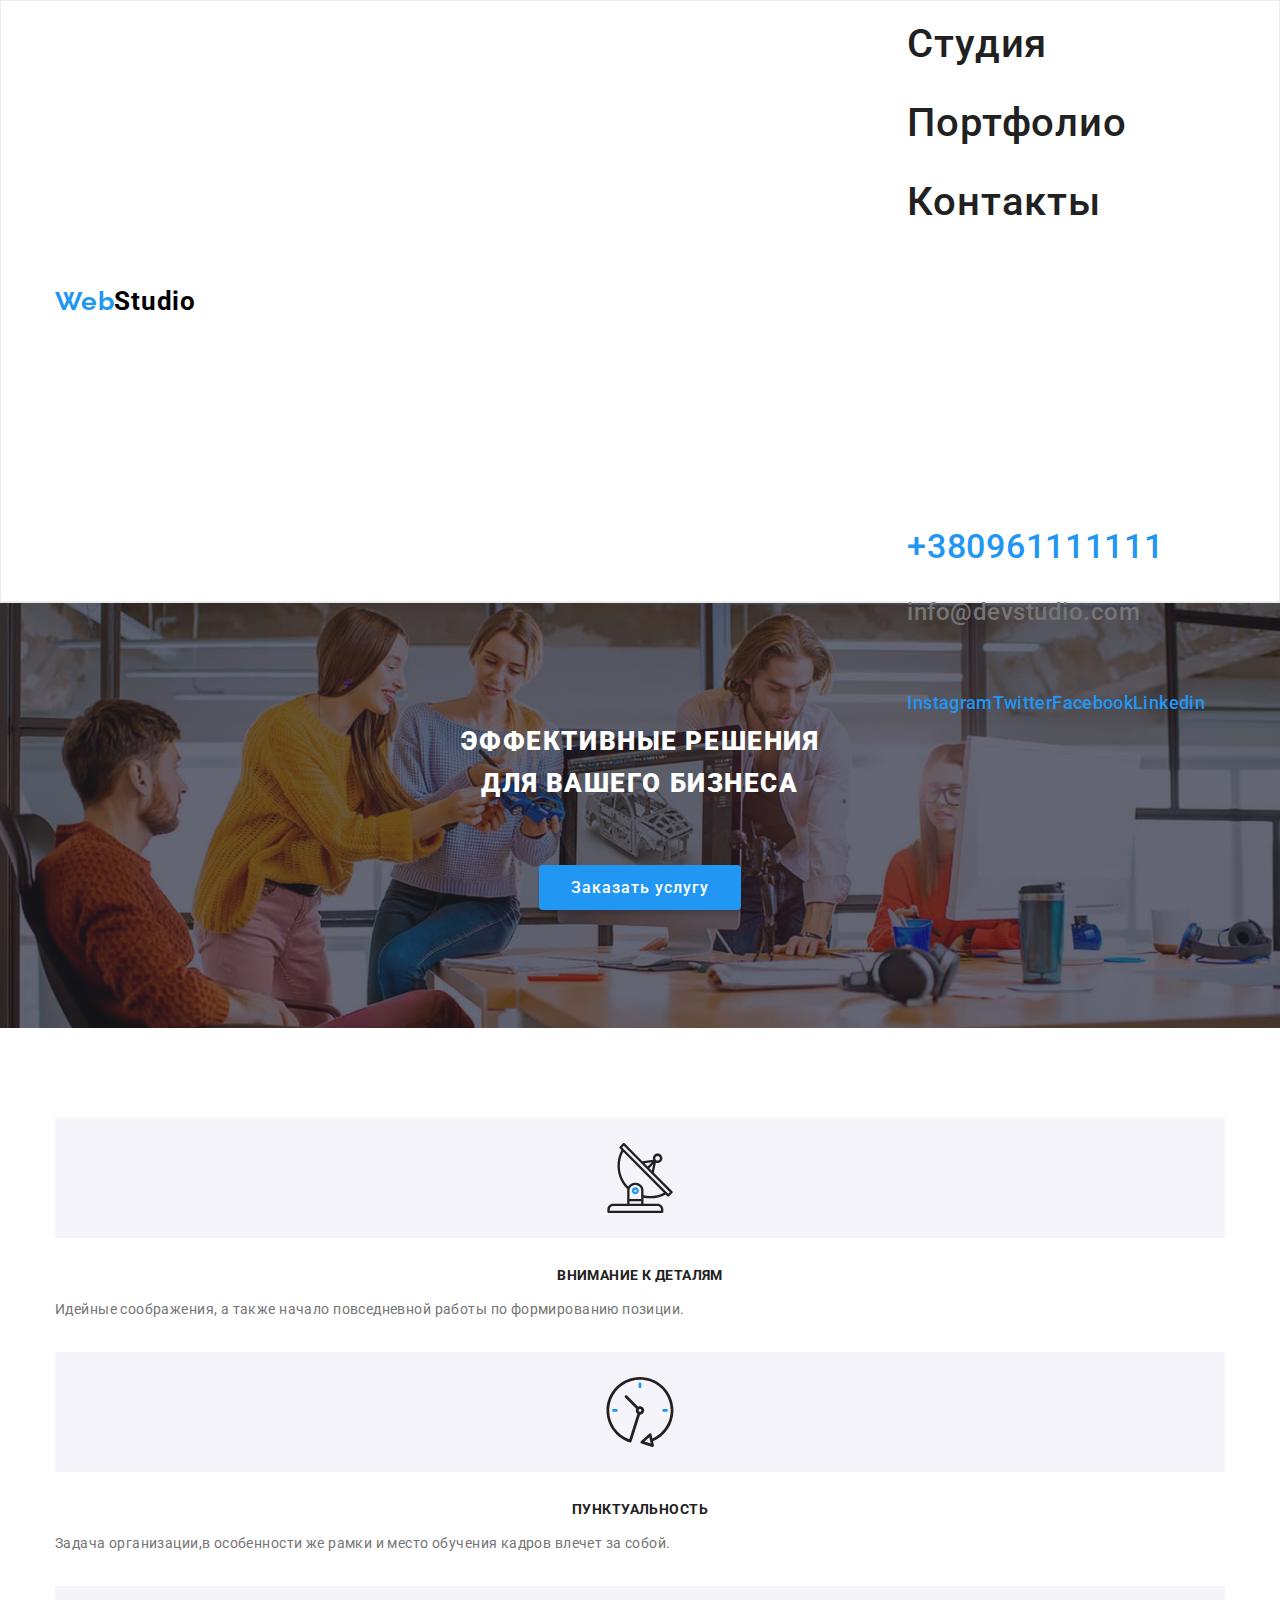
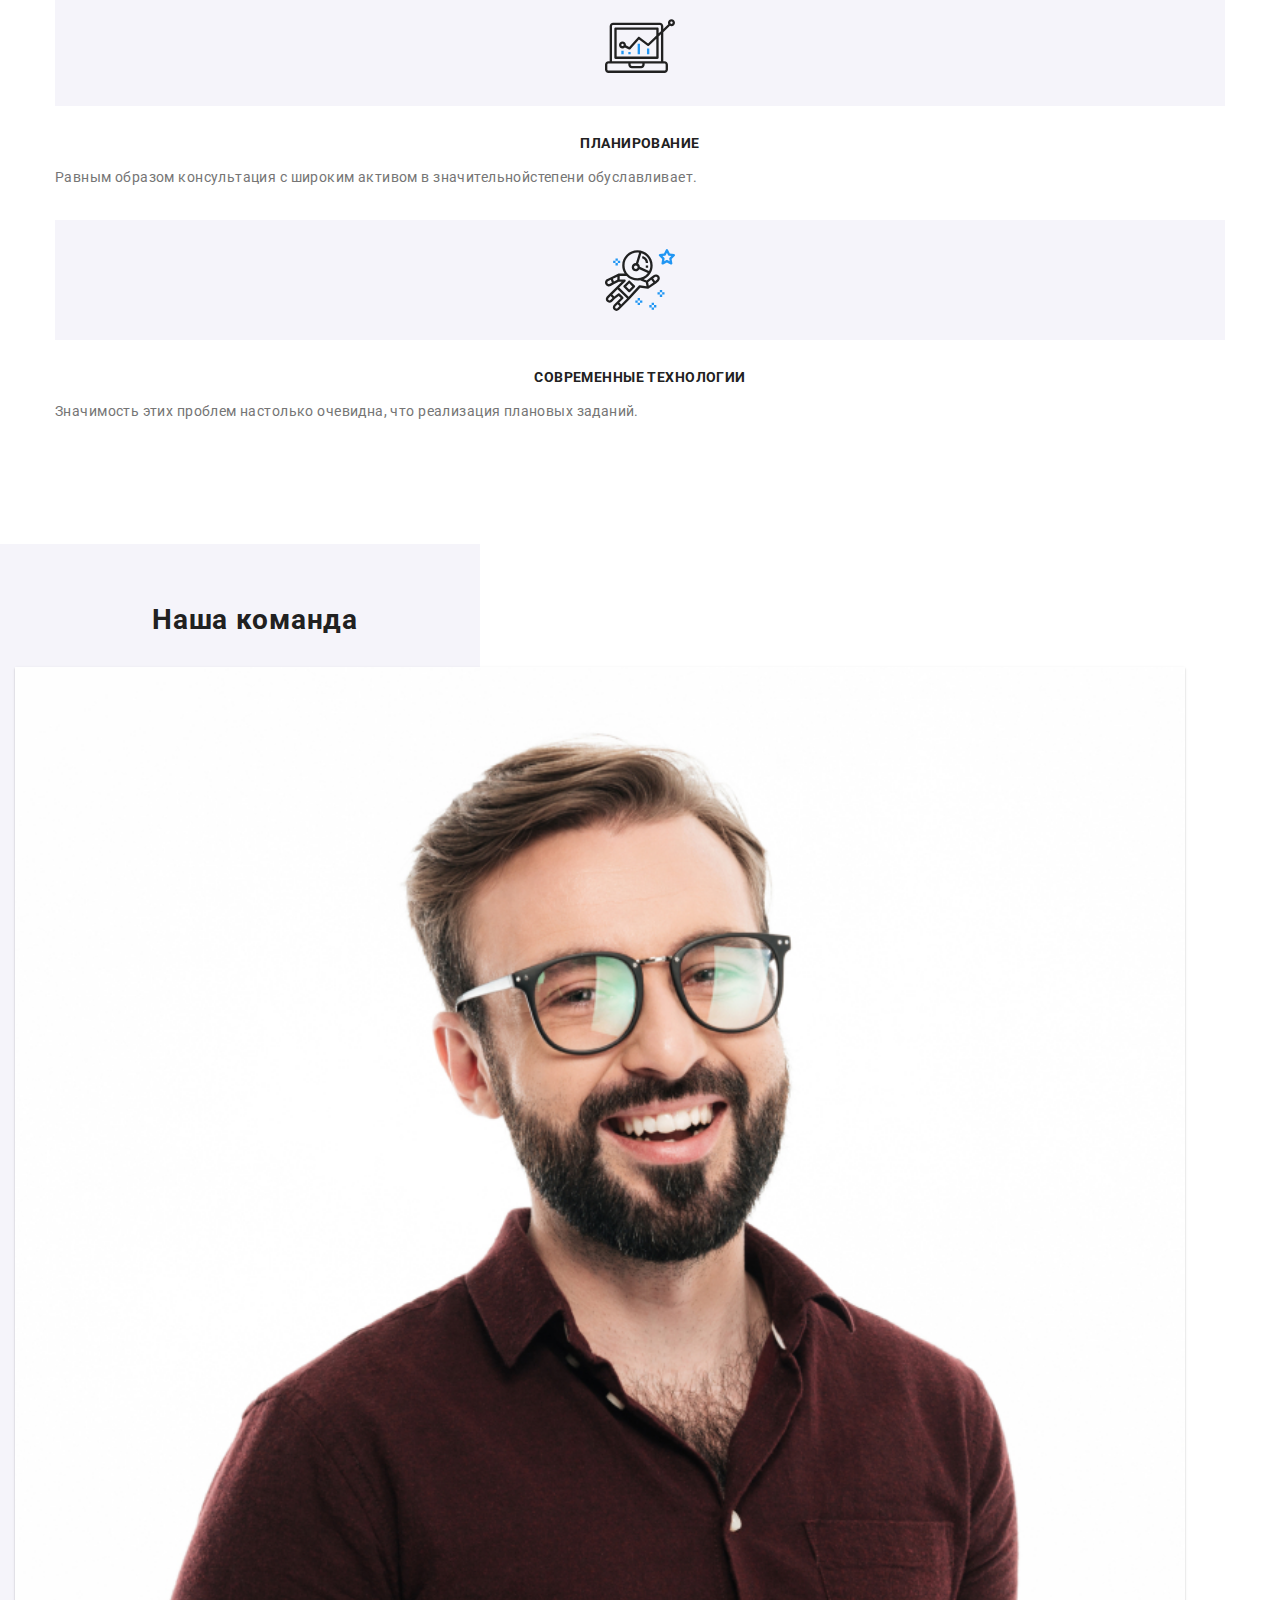
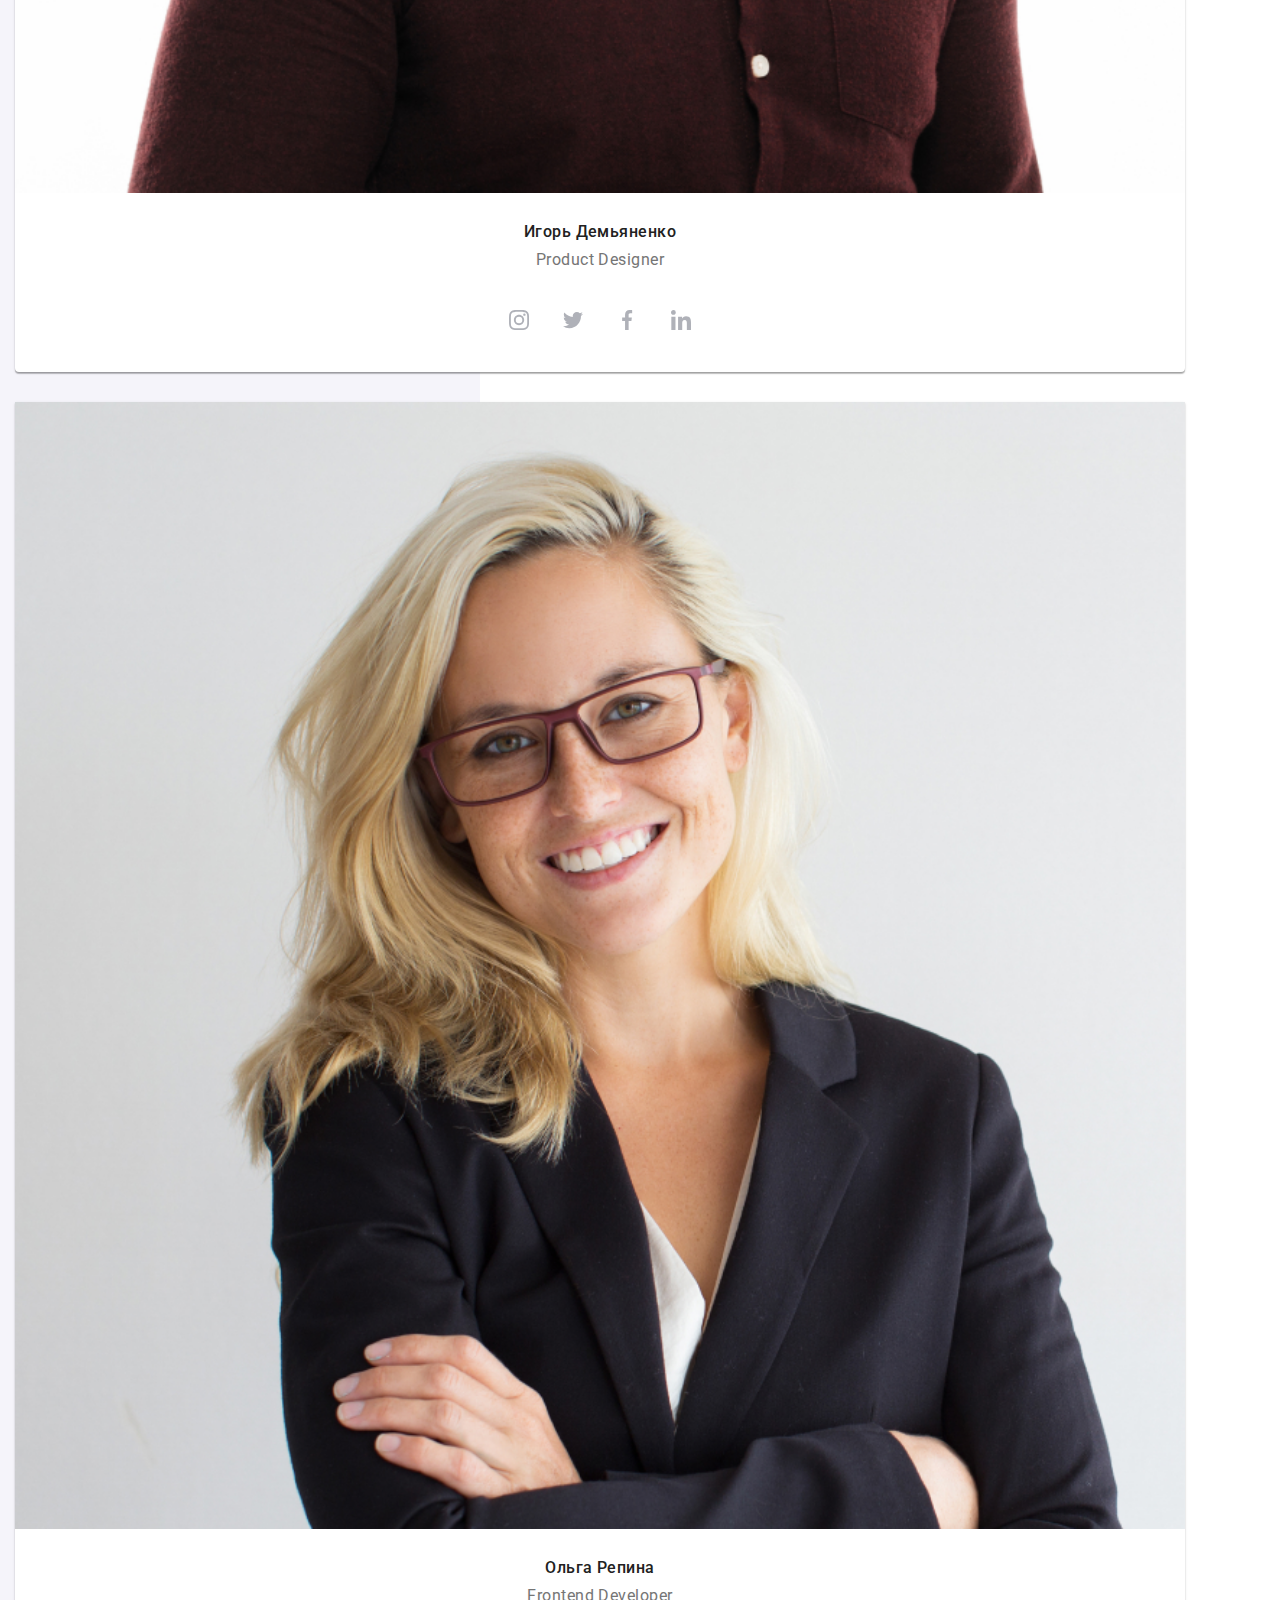
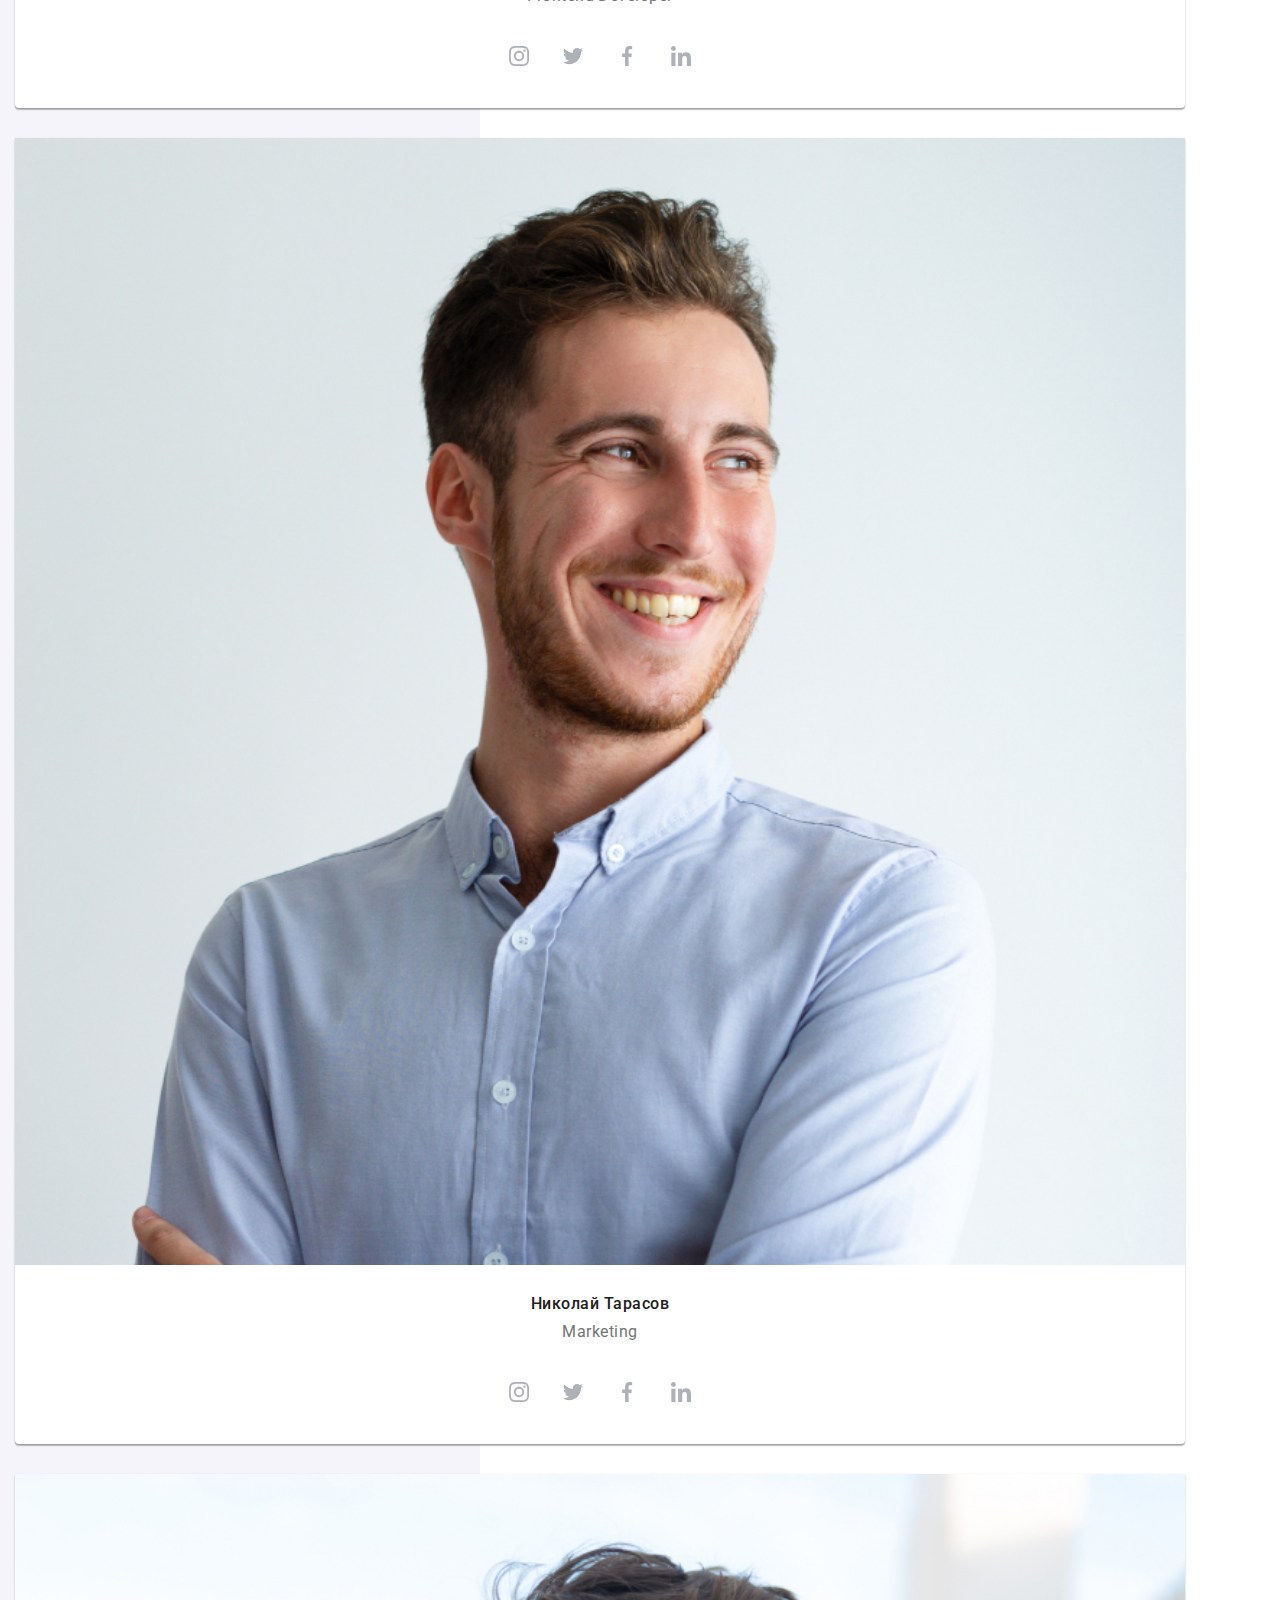
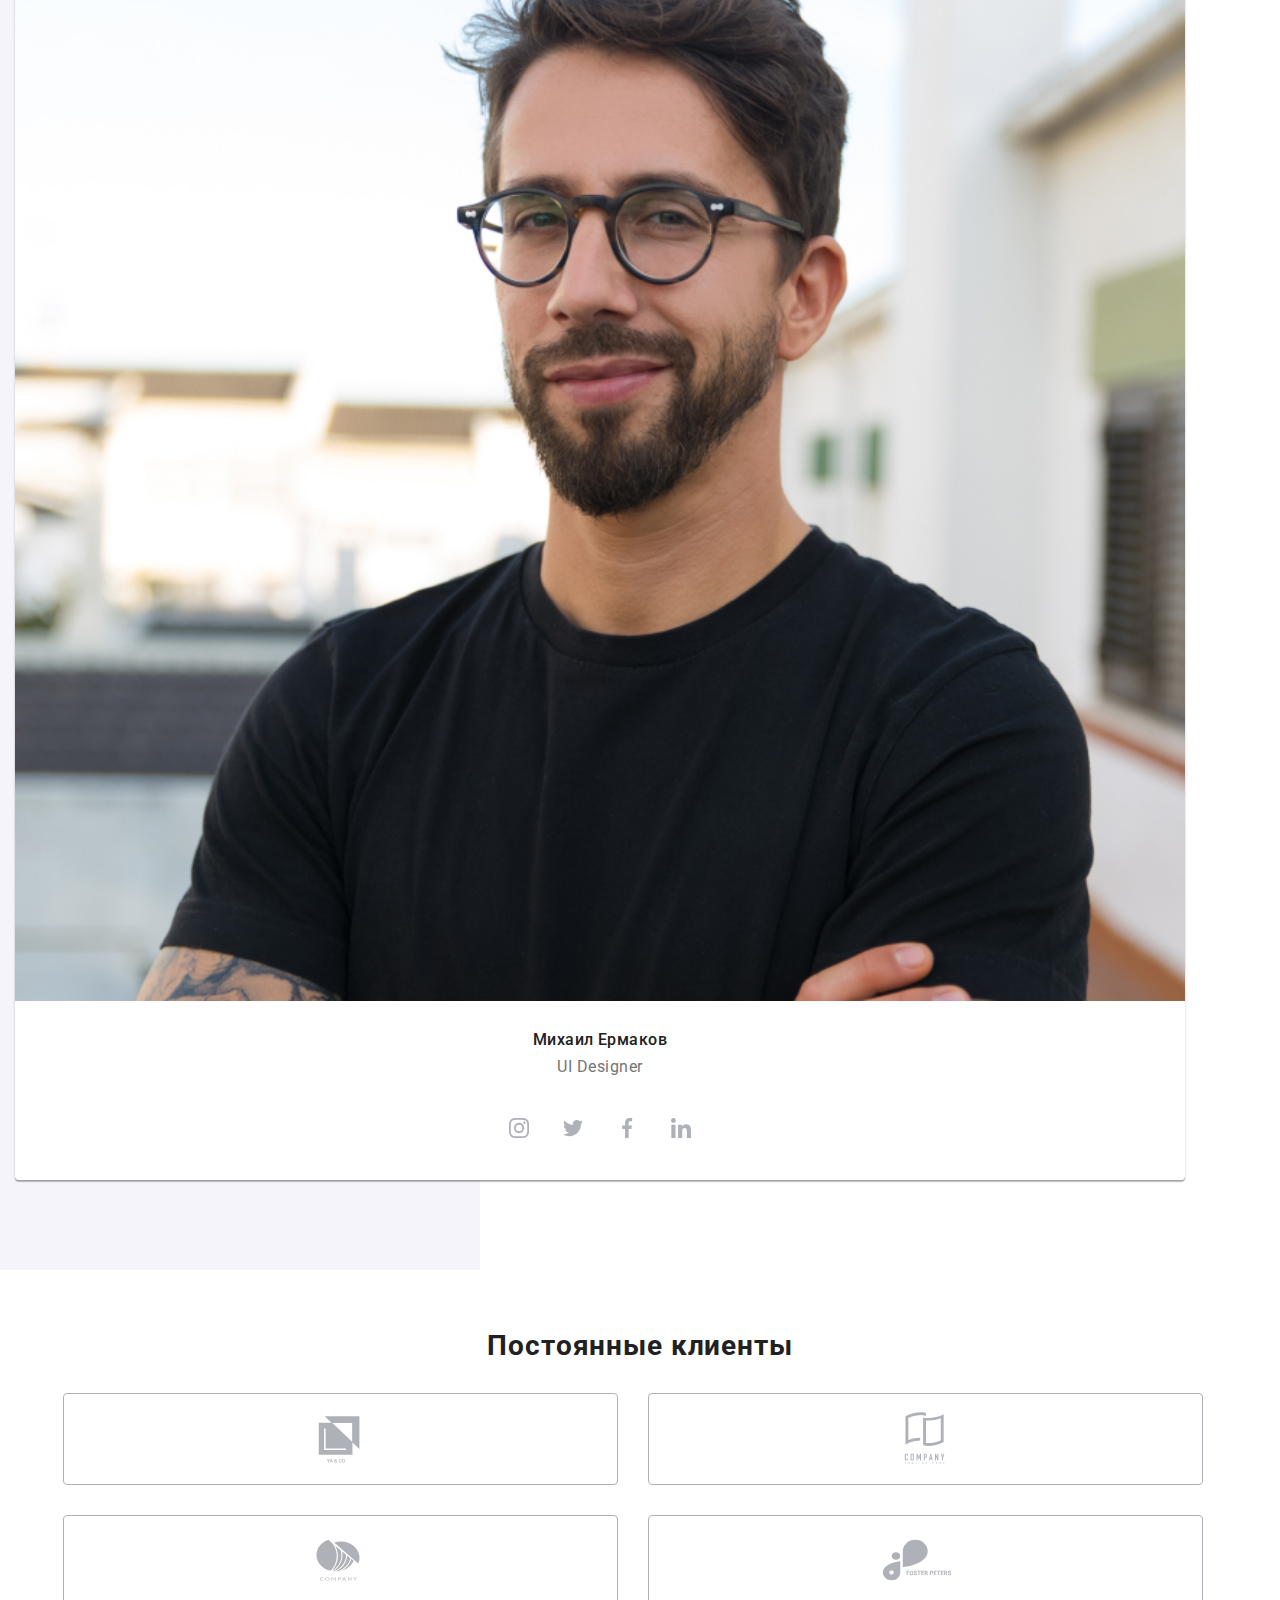
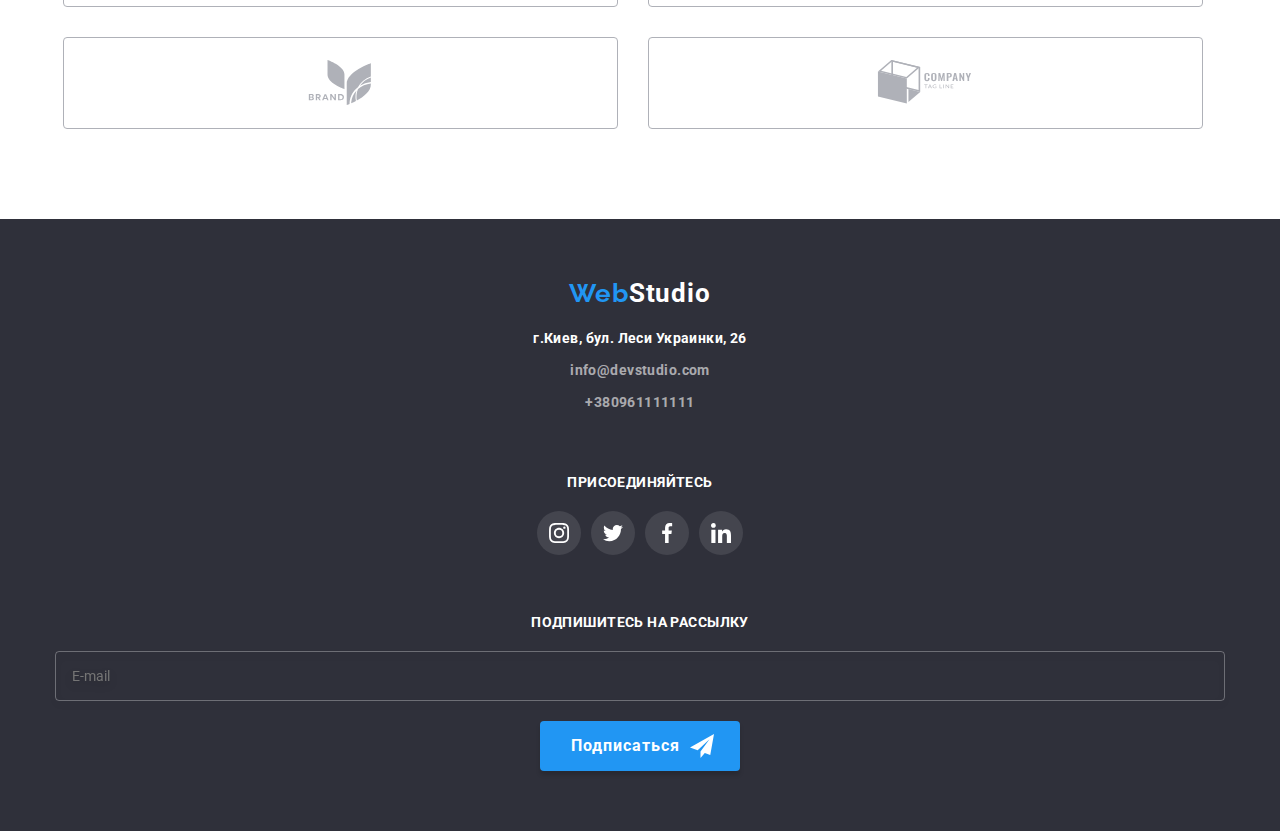
==== commit 6f18318c: "footer+" ====
--- a/index.html
+++ b/index.html
@@ -520,7 +520,7 @@
 
     
 <!--Футер-->
-<!-- <footer class="footer__section">
+<footer class="footer__section">
     <div class="container footer__container">
     <div class="footer__logo">
     <a class="footer__links" href="/"> 
@@ -576,7 +576,7 @@
         </ul>
     </div>  
     <form  class="footer-form">
-        <div class="footer-foor__mail">
+        <div class="footer-form__mail">
             <h3 class="footer-form__title">Подпишитесь на рассылку</h3>
             <label>
                 <input 
@@ -595,7 +595,7 @@
         </button>
     </form>
     </div> 
-</footer> -->
+</footer>
 <script src="./JS/modal.js"></script>
 <script src="./JS/mobile-menu.js"></script>
 </body>
--- a/css/main.min.css
+++ b/css/main.min.css
@@ -1 +1 @@
-/*! modern-normalize v1.1.0 | MIT License | https://github.com/sindresorhus/modern-normalize */*,::before,::after{-webkit-box-sizing:border-box;box-sizing:border-box}html{line-height:1.15;-webkit-text-size-adjust:100%;-moz-tab-size:4;-o-tab-size:4;tab-size:4}body{margin:0;font-family:system-ui,-apple-system,"Segoe UI",Roboto,Helvetica,Arial,sans-serif,"Apple Color Emoji","Segoe UI Emoji"}hr{height:0;color:inherit}abbr[title]{-webkit-text-decoration:underline dotted;text-decoration:underline dotted}b,strong{font-weight:bolder}code,kbd,samp,pre{font-family:ui-monospace,SFMono-Regular,Consolas,"Liberation Mono",Menlo,monospace;font-size:1em}small{font-size:80%}sub,sup{font-size:75%;line-height:0;position:relative;vertical-align:baseline}sub{bottom:-0.25em}sup{top:-0.5em}table{text-indent:0;border-color:inherit}button,input,optgroup,select,textarea{font-family:inherit;font-size:100%;line-height:1.15;margin:0}button,select{text-transform:none}button,[type=button],[type=reset],[type=submit]{-webkit-appearance:button}::-moz-focus-inner{border-style:none;padding:0}:-moz-focusring{outline:1px dotted ButtonText}:-moz-ui-invalid{box-shadow:none}legend{padding:0}progress{vertical-align:baseline}::-webkit-inner-spin-button,::-webkit-outer-spin-button{height:auto}[type=search]{-webkit-appearance:textfield;outline-offset:-2px}::-webkit-search-decoration{-webkit-appearance:none}::-webkit-file-upload-button{-webkit-appearance:button;font:inherit}summary{display:list-item}html{-webkit-box-sizing:border-box;box-sizing:border-box}*,*::before,*::after{-webkit-box-sizing:inherit;box-sizing:inherit}h1,h2,h3,h4,h5,h6,p,ul{margin:0px;padding:0px}ul,li{list-style-type:none}a{text-decoration:none}address{font-style:normal}img{display:block;width:100%;max-width:100%;height:auto}body{font-size:14px;font-family:"Roboto",sans-serif;letter-spacing:.03em;color:#757575;background-color:#fff;margin:0px}.container{width:100%;margin:0 auto;padding-left:15px;padding-right:15px}@media screen and (min-width: 480px){.container{width:480px}}@media screen and (min-width: 768px){.container{width:768px}}@media screen and (min-width: 1200px){.container{width:1200px}}.button{height:50px;width:200px;background-color:#2196f3;color:#fff;cursor:pointer;font-family:inherit;font-weight:700;font-size:16px;line-height:1.9px;letter-spacing:.06em;-webkit-box-shadow:0px 4px 4px rgba(0,0,0,.15);box-shadow:0px 4px 4px rgba(0,0,0,.15);border-color:transparent;border-radius:4px}.header__page{border:1px solid #ececec;position:relative}.nav{display:-webkit-box;display:-ms-flexbox;display:flex;-webkit-box-align:center;-ms-flex-align:center;align-items:center}.nav__logo-link{color:#000;font-weight:700;font-size:26px;line-height:1.1;letter-spacing:.03em}.nav__logo-link:hover,.nav__logo-link:focus{color:#2196f3}.nav__logo{color:#2196f3;font-family:Raleway;font-style:normal;font-weight:700;font-size:26px;line-height:1.1;letter-spacing:.03em}.nav__logo:hover,.nav__logo:focus{color:#2196f3}.nav__list{display:-webkit-box;display:-ms-flexbox;display:flex;margin-left:93px}.nav__item+.nav__item{margin-left:50px}.nav__item+.nav__item:hover,.nav__item+.nav__item:focus{color:#2196f3;fill:#2196f3}.nav__link{position:relative;display:block;padding-top:32px;padding-bottom:32px;color:#212121;font-weight:500;font-size:14px;line-height:1.1;letter-spacing:.02em;-webkit-transition:250ms,cubic-bezier(0.4, 0, 0.2, 1);transition:250ms,cubic-bezier(0.4, 0, 0.2, 1)}.nav__link:hover,.nav__link:focus{color:#2196f3;padding-top:32px;padding-bottom:32px}.nav__link.nav__current::after{content:"";width:100%;height:4px;position:absolute;left:0;bottom:-1px;background-color:currentColor;border-radius:2px}.nav__current{color:#2196f3}.nav__portfolio{display:-webkit-box;display:-ms-flexbox;display:flex;-webkit-box-align:center;-ms-flex-align:center;align-items:center}.header__border{border-bottom:1px solid #ececec}.header{margin-bottom:94px}.header-adress{display:-webkit-box;display:-ms-flexbox;display:flex;margin-left:auto;border:none}.haeder-adress__link-phone{margin-left:50px}.header-adress-item:hover,.header-adress-item:focus{color:#2196f3;fill:#2196f3}.header-adress__icon{display:-webkit-inline-box;display:-ms-inline-flexbox;display:inline-flex;fill:currentColor;-webkit-box-pack:center;-ms-flex-pack:center;justify-content:center;-webkit-box-align:center;-ms-flex-align:center;align-items:center;margin-right:10px}.haeder-adress__link{color:#757575;font-weight:500;font-size:14px;line-height:1.1;letter-spacing:.02em;-webkit-transition:250ms cubic-bezier(0.4, 0, 0.2, 1);transition:250ms cubic-bezier(0.4, 0, 0.2, 1)}.haeder-adress__link:hover,.haeder-adress__link:focus{color:#2196f3}.hero{text-align:center;padding:118px 0;background-image:-webkit-gradient(linear, left top, right top, from(rgba(47, 48, 58, 0.4)), to(rgba(47, 48, 58, 0.4))),url(../images/background.jpg);background-image:linear-gradient(to right, rgba(47, 48, 58, 0.4), rgba(47, 48, 58, 0.4)),url(../images/background.jpg);background-color:#2f303a;background-repeat:no-repeat;background-position:center;background-size:cover;max-width:1600px}.hero__title{color:#fff;margin-top:0;margin-bottom:30px;font-weight:900;font-size:26px;line-height:1.61;letter-spacing:.06em;text-transform:uppercase}.backdrop{position:fixed;top:0;left:0;width:100%;height:100%;z-index:1;visibility:visible;background-color:rgba(0,0,0,.2);-webkit-transition:opacity 250ms linear,visibility 250ms linear;transition:opacity 250ms linear,visibility 250ms linear}.backdrop.is-hidden{opacity:0;pointer-events:none;visibility:hidden}.backdrop.is-hidden .modal{-webkit-transform:translate(-50%, -50%) scale(0.9);transform:translate(-50%, -50%) scale(0.9)}.modal{position:absolute;top:50%;left:50%;width:528px;height:581px;padding:40px;-webkit-transform:translate(-50%, -50%) scale(1);transform:translate(-50%, -50%) scale(1);-webkit-transition:-webkit-transform 250ms linear;transition:-webkit-transform 250ms linear;transition:transform 250ms linear;transition:transform 250ms linear, -webkit-transform 250ms linear;-webkit-box-shadow:0px 1px 3px rgba(0,0,0,.12),0px 1px 1px rgba(0,0,0,.14),0px 2px 1px rgba(0,0,0,.2);box-shadow:0px 1px 3px rgba(0,0,0,.12),0px 1px 1px rgba(0,0,0,.14),0px 2px 1px rgba(0,0,0,.2);border-radius:4px;background-color:#fff}.modal__open{position:absolute;top:8px;right:8px;width:30px;height:30px;padding:0;border-radius:50%;border:1px solid rgba(0,0,0,.1);background-color:#fff;cursor:pointer}.modal__open:hover .modal__icon,.modal__open:focus .modal__icon{fill:#2196f3}.modal__icon{-webkit-transition:fill 250ms cubic-bezier(0.4, 0, 0.2, 1);transition:fill 250ms cubic-bezier(0.4, 0, 0.2, 1);margin:0 9px}.modal__button{margin-left:auto;margin-right:auto;margin-top:30px;color:#fff;background-color:#2196f3;font-weight:500;font-size:16px;line-height:1.6;text-align:center;letter-spacing:.06em;cursor:pointer;-webkit-box-shadow:0px 4px 4px rgba(0,0,0,.15);box-shadow:0px 4px 4px rgba(0,0,0,.15);border-radius:4px;padding:10px 32px;border:0px}.modal__button:hover,.modal__button:focus{color:#fff;background-color:#2196f3}.modal__text{color:#212121;font-weight:700;font-size:20px;line-height:1.15;letter-spacing:.03em;margin:0 0 12px 0}.form{position:relative}.form__container{position:relative}.form__label{display:-webkit-box;display:-ms-flexbox;display:flex;color:#757575;font-weight:400;font-size:12px;line-height:1.15;letter-spacing:.01em}.form__input{width:100%;height:40px;padding:11px 42px;margin-bottom:10px;margin-top:4px;border:1px solid rgba(33,33,33,.2);border-radius:4px;font-weight:400;font-size:12px;line-height:1.16;letter-spacing:.01em}.form__input:focus~.form__icon{fill:#2196f3}.form__input:focus{border:1px solid #2196f3;outline:0}.form__icon:focus{color:#2196f3}.form__icon{position:absolute;top:0;left:14px;fill:var(--main-text-color)}.form__comment{width:100%;height:120px;padding:12px 16px;margin-top:4px;border:1px solid rgba(33,33,33,.2);border-radius:4px;resize:none;font-weight:400;font-size:12px;line-height:1.15;letter-spacing:.01em}.form__comment::-webkit-input-placeholder{color:rgba(117,117,117,.5)}.form__comment::-moz-placeholder{color:rgba(117,117,117,.5)}.form__comment:-ms-input-placeholder{color:rgba(117,117,117,.5)}.form__comment::-ms-input-placeholder{color:rgba(117,117,117,.5)}.form__comment::placeholder{color:rgba(117,117,117,.5)}.form__comment::-webkit-input-placeholder .form__comment:focus{border:1px solid #2196f3;outline:0}.form__comment::-moz-placeholder .form__comment:focus{border:1px solid #2196f3;outline:0}.form__comment:-ms-input-placeholder .form__comment:focus{border:1px solid #2196f3;outline:0}.form__comment::-ms-input-placeholder .form__comment:focus{border:1px solid #2196f3;outline:0}.form__comment::placeholder .form__comment:focus{border:1px solid #2196f3;outline:0}.form__comment::-webkit-input-placeholder .form__comment:not(:placeholder-shown){color:#212121}.form__comment::-moz-placeholder .form__comment:not(:placeholder-shown){color:#212121}.form__comment:-ms-input-placeholder .form__comment:not(:placeholder-shown){color:#212121}.form__comment::-ms-input-placeholder .form__comment:not(:placeholder-shown){color:#212121}.form__comment::placeholder .form__comment:not(:-moz-placeholder-shown){color:#212121}.form__comment::placeholder .form__comment:not(:-ms-input-placeholder){color:#212121}.form__comment::placeholder .form__comment:not(:placeholder-shown){color:#212121}.checkbox__label{display:-webkit-box;display:-ms-flexbox;display:flex;-webkit-box-pack:center;-ms-flex-pack:center;justify-content:center;-webkit-box-align:center;-ms-flex-align:center;align-items:center;color:#212121;font-weight:400;font-size:14px;line-height:1.71;margin-bottom:30px;margin-top:20px;cursor:pointer}.checkbox__label>.checkbox__visual-hidden{position:absolute;white-space:nowrap;width:1px;height:1px;overflow:hidden;border:0;padding:0;clip:rect(0 0 0 0);-webkit-clip-path:inset(50%);clip-path:inset(50%);margin:-1px}.checkbox__label>.checkbox__visual-hidden:checked+.checkbox__icon{background-color:#2196f3;border:transparent}.checkbox__icon{width:16px;height:15px;margin-right:8px;margin-bottom:4px;border-radius:2px;border:2px solid #212121}.checkbox__link{color:#2196f3;margin-left:4px;text-decoration:underline}.checkbox__button{-webkit-box-align:center;-ms-flex-align:center;align-items:center;height:50px;width:200px;background-color:#2196f3;color:#fff;cursor:pointer;text-align:center;font-family:inherit;font-weight:700;font-size:16px;line-height:1.9px;letter-spacing:.06em;-webkit-box-shadow:0px 4px 4px rgba(0,0,0,.15);box-shadow:0px 4px 4px rgba(0,0,0,.15);border-color:transparent;border-radius:4px}.benefits{-webkit-box-align:center;-ms-flex-align:center;align-items:center;margin-bottom:60px}.benefits__list{padding-top:60px;padding-bottom:60px}.benefits__item{margin-top:30px}.benefits__title{color:#212121;font-style:normal;font-weight:700;font-size:14px;line-height:1.14;text-transform:uppercase;text-align:center}.benefits__signature{color:#757575;font-weight:400;font-size:14px;line-height:1.71;letter-spacing:.03em;text-align:left;margin-bottom:0;margin-top:14px}.benefits__icon{width:100%;background:#f5f4fa;display:block;margin-bottom:30px;padding:25px 100px}.services-text{position:absolute;bottom:0;left:0;width:370px;height:70px;display:-webkit-box;display:-ms-flexbox;display:flex;-webkit-box-align:center;-ms-flex-align:center;align-items:center;-webkit-box-pack:center;-ms-flex-pack:center;justify-content:center;color:#fff;background-color:rgba(47,48,58,.8);font-weight:700;font-size:14px;line-height:1.14;letter-spacing:.03em;text-transform:uppercase}.services{padding-top:94px}.services__title{color:#212121;font-weight:700;font-size:36px;line-height:1.1;text-align:center;letter-spacing:.03em;margin-bottom:50px;margin-top:94px}.services__list{display:-webkit-box;display:-ms-flexbox;display:flex;margin-bottom:94px;-webkit-box-pack:center;-ms-flex-pack:center;justify-content:center}.services__image{position:relative;display:-webkit-box;display:-ms-flexbox;display:flex;margin-right:30px}.services__image:nth-child(3){margin-right:0px}.team>.team__image{margin-right:30px;text-align:center}.team{margin-bottom:94px}.section-team{background-color:#f5f4fa}@media screen and (min-width: 480px){.section-team{width:480px}}@media screen and (min-width: 768){.section-team{width:768px}}.team__title{color:#212121;font-weight:700;font-size:28px;line-height:1.17;text-align:center;letter-spacing:.03em;margin:0;padding-top:60px;padding-bottom:30px}@media screen and (min-width: 480px){.team__title{width:480px}}.team__list{text-align:center;padding-bottom:60px}.team__image{-webkit-box-shadow:0px 1px 3px rgba(0,0,0,.12),0px 1px 1px rgba(0,0,0,.14),0px 2px 1px rgba(0,0,0,.2);box-shadow:0px 1px 3px rgba(0,0,0,.12),0px 1px 1px rgba(0,0,0,.14),0px 2px 1px rgba(0,0,0,.2);border-radius:0px 0px 4px 4px;background:#fff;margin-bottom:30px}.team__profile{margin-bottom:30px}.team__subtitle{color:#212121;font-weight:500;font-size:16px;line-height:1.1;letter-spacing:.03em;margin-bottom:10px}.team__signature{color:#757575;font-weight:400;font-size:16px;line-height:1.1;letter-spacing:.03em;margin-bottom:30px}.team__social{padding:0;display:-webkit-box;display:-ms-flexbox;display:flex;-webkit-box-pack:center;-ms-flex-pack:center;justify-content:center;padding-bottom:30px}.team-social__icon{display:-webkit-box;display:-ms-flexbox;display:flex;width:44px;height:44px;border:none;-webkit-box-align:center;-ms-flex-align:center;align-items:center;-webkit-box-pack:center;-ms-flex-pack:center;justify-content:center;margin-right:10px;border-radius:50%;background-color:#fff;-webkit-transition:250ms cubic-bezier(0.4, 0, 0.2, 1);transition:250ms cubic-bezier(0.4, 0, 0.2, 1)}.team-social__icon:nth-child(4){margin-right:0}.team-social__link{display:-webkit-box;display:-ms-flexbox;display:flex;width:100%;height:100%;-webkit-box-pack:center;-ms-flex-pack:center;justify-content:center;-webkit-box-align:center;-ms-flex-align:center;align-items:center;fill:#afb1b8;align-items:center;justify-content:center}.team-social__icon:hover,.team-social__icon:focus{background-color:#2196f3}.team-social__icon:hover:hover .icon,.team-social__icon:hover:focus .icon,.team-social__icon:focus:hover .icon,.team-social__icon:focus:focus .icon{fill:#fff}.clients{margin-top:60px}.clients__title{color:#212121;font-weight:700;font-size:28px;line-height:1.17;text-align:center;letter-spacing:.03em;margin-bottom:50px}.clients__list{display:-webkit-inline-box;display:-ms-inline-flexbox;display:inline-flex;-webkit-box-pack:center;-ms-flex-pack:center;justify-content:center;margin-bottom:94px;width:calc((100% - 4 * 15px) / 2);height:92px}.clients__list:hover,.clients__list:focus{fill:#2196f3}.clients__item{border:1px solid #afb1b8;border-radius:4px;margin-right:30px;background-color:#fff;width:170px;height:92px;border:1px solid #afb1b8;-webkit-box-sizing:border-box;box-sizing:border-box;border-radius:4px;-webkit-transition:250ms cubic-bezier(0.4, 0, 0.2, 1);transition:250ms cubic-bezier(0.4, 0, 0.2, 1)}.clients__item:hover,.clients__item:focus{border:1px solid #2196f3}.clients__item:nth-child(6){margin-right:0}.clients__item:hover .clients__icon,.clients__item:focus .clients__icon{fill:#2196f3}.clients__link{display:-webkit-box;display:-ms-flexbox;display:flex;width:100%;height:100%;-webkit-box-pack:center;-ms-flex-pack:center;justify-content:center;-webkit-box-align:center;-ms-flex-align:center;align-items:center}.clients__icon{fill:#afb1b8;-webkit-transition:fill cubic-bezier(0.4, 0, 0.2, 1) cubic-bezier(0.4, 0, 0.2, 1);transition:fill cubic-bezier(0.4, 0, 0.2, 1) cubic-bezier(0.4, 0, 0.2, 1)}.filter{margin-bottom:50px}.filter__buttons{display:-webkit-box;display:-ms-flexbox;display:flex;-webkit-box-pack:center;-ms-flex-pack:center;justify-content:center}.filter__button{color:#212121;background-color:#f5f4fa;font-weight:500;font-size:16px;line-height:1.6;text-align:center;letter-spacing:.03em;cursor:pointer;border-radius:4px;padding:6px 22px;border:0px;-webkit-transition:250ms cubic-bezier(0.4, 0, 0.2, 1);transition:250ms cubic-bezier(0.4, 0, 0.2, 1)}.filter__button:hover,.filter__button:focus{color:#fff;background-color:#2196f3;-webkit-box-shadow:0px 3px 1px rgba(0,0,0,.1),0px 1px 2px rgba(0,0,0,.08),0px 2px 2px rgba(0,0,0,.12);box-shadow:0px 3px 1px rgba(0,0,0,.1),0px 1px 2px rgba(0,0,0,.08),0px 2px 2px rgba(0,0,0,.12)}.filter__button-accent::after{content:" ";display:inline-block;width:100%;height:4px;position:absolute;left:0;bottom:-1px;background-color:currentColor;border-radius:2px}.filter__button-accent{color:#fff;background-color:#2196f3}.filter__list+.filter__list{margin-left:8px;background:#f5f4fa;border-radius:4px}.project{display:-webkit-box;display:-ms-flexbox;display:flex;-ms-flex-wrap:wrap;flex-wrap:wrap;margin-bottom:94px;-webkit-box-pack:center;-ms-flex-pack:center;justify-content:center}.project__item:hover .project__box::before,.project__item:focus .project__box::before{background-color:rgba(33,150,243,.9);-webkit-transform:translateY(0);transform:translateY(0)}.project__item:hover .project__text,.project__item:focus .project__text{-webkit-transform:translateY(0);transform:translateY(0)}.project__link{color:#212121;font-weight:700;font-size:18px;line-height:2;letter-spacing:.06em;width:370px;height:294px}.project__box{position:relative;overflow:hidden;background-color:rgba(33,150,243,.9)}.project__box::before{position:absolute;content:"";top:0;left:0;width:100%;height:100%;background-color:rgba(33,150,243,.9);-webkit-transform:translateY(100%);transform:translateY(100%);-webkit-transition:-webkit-transform 250ms cubic-bezier(0.4, 0, 0.2, 1);transition:-webkit-transform 250ms cubic-bezier(0.4, 0, 0.2, 1);transition:transform 250ms cubic-bezier(0.4, 0, 0.2, 1);transition:transform 250ms cubic-bezier(0.4, 0, 0.2, 1), -webkit-transform 250ms cubic-bezier(0.4, 0, 0.2, 1)}.project__im{display:block;max-width:100%;height:auto}.project__text{color:#fff;margin:0;padding:63px 24px;position:absolute;top:0;left:0;-webkit-transform:translateY(100%);transform:translateY(100%);-webkit-transition:-webkit-transform 250ms cubic-bezier(0.4, 0, 0.2, 1);transition:-webkit-transform 250ms cubic-bezier(0.4, 0, 0.2, 1);transition:transform 250ms cubic-bezier(0.4, 0, 0.2, 1);transition:transform 250ms cubic-bezier(0.4, 0, 0.2, 1), -webkit-transform 250ms cubic-bezier(0.4, 0, 0.2, 1);font-weight:400;font-size:18px;line-height:1.55}.project__item{width:370px;height:404px;margin-right:30px;background:#fff;border:1px solid #eee;-webkit-box-sizing:border-box;box-sizing:border-box;text-align:left;margin-bottom:30px;-webkit-transition:-webkit-box-shadow 250ms cubic-bezier(0.4, 0, 0.2, 1);transition:-webkit-box-shadow 250ms cubic-bezier(0.4, 0, 0.2, 1);transition:box-shadow 250ms cubic-bezier(0.4, 0, 0.2, 1);transition:box-shadow 250ms cubic-bezier(0.4, 0, 0.2, 1), -webkit-box-shadow 250ms cubic-bezier(0.4, 0, 0.2, 1)}.project__item:hover,.project__item:focus{-webkit-box-shadow:0px 1px 1px rgba(0,0,0,.12),0px 4px 4px rgba(0,0,0,.06),1px 4px 6px rgba(0,0,0,.16);box-shadow:0px 1px 1px rgba(0,0,0,.12),0px 4px 4px rgba(0,0,0,.06),1px 4px 6px rgba(0,0,0,.16)}.project__item:nth-child(n+7){margin-bottom:0}.project__item:nth-child(n+7):nth-child(3n){margin-right:0px}.project__signature{color:#757575;font-weight:400;font-size:16px;line-height:1.8;letter-spacing:.03em;text-align:left;width:322px;height:30px;margin:4px 24px 20px 24px}.project__title{color:#212121;font-weight:700;font-size:18px;line-height:2;letter-spacing:.06em;width:322px;height:36px;margin:20px 24px 4px 24px}.footer__section{background-color:#2f303a;margin-right:auto;margin-left:auto}.footer__container{display:-webkit-box;display:-ms-flexbox;display:flex;height:252px}.footer__logo{color:#fff;background-color:#2f303a;font-weight:700;font-size:26px;line-height:1.1;letter-spacing:.03em;margin-top:60px;margin-bottom:20px;margin-right:70px}.footer__logo:hover,.footer__logo:focus{color:#2196f3}.footer__active-page{color:#2196f3;font-family:Raleway;font-style:normal;font-weight:700;font-size:26px;line-height:1.1;letter-spacing:.03em}.footer__links{display:block;margin-bottom:20px}.adress{margin-bottom:60px}.adress__link{color:#fff;background-color:#2f303a;font-weight:400;font-size:14px;line-height:1.7;letter-spacing:.03em;-webkit-transition:250ms cubic-bezier(0.4, 0, 0.2, 1);transition:250ms cubic-bezier(0.4, 0, 0.2, 1)}.adress__link:hover,.adress__link:focus{color:#2196f3}.footer__link{margin-bottom:9px;width:231px;height:21px}.footer-adress__link{color:rgba(255,255,255,.6);background-color:#2f303a;font-weight:700;font-size:14px;line-height:1.7;letter-spacing:.03em}.footer-adress__link--adress{color:#fff}.footer-adress__link:hover,.footer-adress__link:focus{color:#2196f3}.footer-adress__link:nth-last-child(1n+2){margin-bottom:9px}.mediabox{margin-top:72px;margin-bottom:100px;margin-right:93px}.mediabox__title{color:#fff;text-transform:uppercase;font-weight:700;font-size:14px;line-height:1.14;letter-spacing:.03em;margin-bottom:20px;padding:0}.mediabox__icons{display:-webkit-box;display:-ms-flexbox;display:flex;padding:0}.mediabox__item{display:-webkit-box;display:-ms-flexbox;display:flex;-webkit-box-align:center;-ms-flex-align:center;align-items:center;-webkit-box-pack:center;-ms-flex-pack:center;justify-content:center;width:44px;height:44px;border:none;border-radius:50%;margin-right:10px;background-color:rgba(255,255,255,.1);-webkit-transition:250ms cubic-bezier(0.4, 0, 0.2, 1);transition:250ms cubic-bezier(0.4, 0, 0.2, 1)}.mediabox__item:hover,.mediabox__item:focus{background-color:#2196f3}.mediabox__item:nth-child(4){margin-right:0}.mediabox__link{display:-webkit-box;display:-ms-flexbox;display:flex;-webkit-box-pack:center;-ms-flex-pack:center;justify-content:center;-webkit-box-align:center;-ms-flex-align:center;align-items:center;width:100%;height:100%}.mediabox__icon{fill:#fff}.footer-form{display:-webkit-box;display:-ms-flexbox;display:flex;-webkit-box-align:end;-ms-flex-align:end;align-items:flex-end;width:570px;height:86px;margin-top:72px}.footer-form__mail{display:-webkit-box;display:-ms-flexbox;display:flex;-webkit-box-orient:vertical;-webkit-box-direction:normal;-ms-flex-direction:column;flex-direction:column}.footer-form__title{color:#fff;font-weight:700;font-size:14px;line-height:1.14;letter-spacing:.03em;text-transform:uppercase;margin-bottom:20px}.footer-form__input{width:358px;height:50px;padding-left:16px;margin-right:12px;background-color:inherit;color:#fff;border:1px solid rgba(255,255,255,.3);-webkit-filter:drop-shadow(0px 4px 4px rgba(0, 0, 0, 0.15));filter:drop-shadow(0px 4px 4px rgba(0, 0, 0, 0.15));border-radius:4px}.footer-form__button{display:-webkit-box;display:-ms-flexbox;display:flex;-webkit-box-align:center;-ms-flex-align:center;align-items:center;height:50px;width:200px;background-color:#2196f3;color:#fff;cursor:pointer;padding-left:29px;text-align:center;font-family:inherit;font-weight:700;font-size:16px;line-height:1.9px;letter-spacing:.06em;-webkit-box-shadow:0px 4px 4px rgba(0,0,0,.15);box-shadow:0px 4px 4px rgba(0,0,0,.15);border-color:transparent;border-radius:4px}.footer-form__icon{margin-left:10px}.menu-button{display:inline-block;margin:0 0 0 auto;padding:0;border:none;background-color:transparent}.menu-button.icon-menu{display:block}@media screen and (min-width: 768px){.menu-button{display:none}}.menu-button .icon-menu{display:none}.menu-button.is-open .icon-menu{display:block}.menu-button.is-open .icon-cross{display:none}.mob-menu{background-color:#fff;padding:20px;margin-left:auto;height:600px;text-align:center;font-size:20px;z-index:99}@media screen and (max-width: 767px){.mob-menu{display:none;position:absolute;top:100%;left:0;height:796px;width:100%}.mob-menu.is-open{display:block}}@media screen and (max-width: 767px)and (min-width: 768px){.mob-menu{display:-webkit-box;display:-ms-flexbox;display:flex}}.mob-menu-list__item{display:-webkit-box;display:-ms-flexbox;display:flex}.mob-menu-list__item:not(:last-child){padding-bottom:32px}.mob-menu-list__link{color:#212121;font-weight:500;font-size:40px;line-height:1.17;text-align:center;letter-spacing:.02em}.mob-menu-list__link:hover,.mob-menu-list__link:focus{color:#2196f3;border-radius:2px}.contacts{margin-top:302px}.mob-connect__tel{display:-webkit-box;display:-ms-flexbox;display:flex;color:#2196f3;font-weight:500;font-size:34px;line-height:1.17;letter-spacing:.02em;margin-bottom:32px}.mob-connect__mail{display:-webkit-box;display:-ms-flexbox;display:flex;color:#757575;font-weight:500;font-size:24px;line-height:1.16;letter-spacing:.02em;margin-bottom:64px}.mob-social__link{color:#2196f3;font-weight:500;font-size:18px;line-height:1.22;letter-spacing:.02em}.mob-social{display:-webkit-box;display:-ms-flexbox;display:flex;-ms-flex-wrap:wrap;flex-wrap:wrap;-webkit-box-pack:justify;-ms-flex-pack:justify;justify-content:space-between}/*# sourceMappingURL=main.min.css.map */+/*! modern-normalize v1.1.0 | MIT License | https://github.com/sindresorhus/modern-normalize */*,::before,::after{-webkit-box-sizing:border-box;box-sizing:border-box}html{line-height:1.15;-webkit-text-size-adjust:100%;-moz-tab-size:4;-o-tab-size:4;tab-size:4}body{margin:0;font-family:system-ui,-apple-system,"Segoe UI",Roboto,Helvetica,Arial,sans-serif,"Apple Color Emoji","Segoe UI Emoji"}hr{height:0;color:inherit}abbr[title]{-webkit-text-decoration:underline dotted;text-decoration:underline dotted}b,strong{font-weight:bolder}code,kbd,samp,pre{font-family:ui-monospace,SFMono-Regular,Consolas,"Liberation Mono",Menlo,monospace;font-size:1em}small{font-size:80%}sub,sup{font-size:75%;line-height:0;position:relative;vertical-align:baseline}sub{bottom:-0.25em}sup{top:-0.5em}table{text-indent:0;border-color:inherit}button,input,optgroup,select,textarea{font-family:inherit;font-size:100%;line-height:1.15;margin:0}button,select{text-transform:none}button,[type=button],[type=reset],[type=submit]{-webkit-appearance:button}::-moz-focus-inner{border-style:none;padding:0}:-moz-focusring{outline:1px dotted ButtonText}:-moz-ui-invalid{box-shadow:none}legend{padding:0}progress{vertical-align:baseline}::-webkit-inner-spin-button,::-webkit-outer-spin-button{height:auto}[type=search]{-webkit-appearance:textfield;outline-offset:-2px}::-webkit-search-decoration{-webkit-appearance:none}::-webkit-file-upload-button{-webkit-appearance:button;font:inherit}summary{display:list-item}html{-webkit-box-sizing:border-box;box-sizing:border-box}*,*::before,*::after{-webkit-box-sizing:inherit;box-sizing:inherit}h1,h2,h3,h4,h5,h6,p,ul{margin:0px;padding:0px}ul,li{list-style-type:none}a{text-decoration:none}address{font-style:normal}img{display:block;width:100%;max-width:100%;height:auto}body{font-size:14px;font-family:"Roboto",sans-serif;letter-spacing:.03em;color:#757575;background-color:#fff;margin:0px}.container{width:100%;margin:0 auto;padding-left:15px;padding-right:15px}@media screen and (min-width: 480px){.container{width:480px}}@media screen and (min-width: 768px){.container{width:768px}}@media screen and (min-width: 1200px){.container{width:1200px}}.button{height:50px;width:200px;background-color:#2196f3;color:#fff;cursor:pointer;font-family:inherit;font-weight:700;font-size:16px;line-height:1.9px;letter-spacing:.06em;-webkit-box-shadow:0px 4px 4px rgba(0,0,0,.15);box-shadow:0px 4px 4px rgba(0,0,0,.15);border-color:transparent;border-radius:4px}.header__page{border:1px solid #ececec;position:relative}.nav{display:-webkit-box;display:-ms-flexbox;display:flex;-webkit-box-align:center;-ms-flex-align:center;align-items:center}.nav__logo-link{color:#000;font-weight:700;font-size:26px;line-height:1.1;letter-spacing:.03em}.nav__logo-link:hover,.nav__logo-link:focus{color:#2196f3}.nav__logo{color:#2196f3;font-family:Raleway;font-style:normal;font-weight:700;font-size:26px;line-height:1.1;letter-spacing:.03em}.nav__logo:hover,.nav__logo:focus{color:#2196f3}.nav__list{display:-webkit-box;display:-ms-flexbox;display:flex;margin-left:93px}.nav__item+.nav__item{margin-left:50px}.nav__item+.nav__item:hover,.nav__item+.nav__item:focus{color:#2196f3;fill:#2196f3}.nav__link{position:relative;display:block;padding-top:32px;padding-bottom:32px;color:#212121;font-weight:500;font-size:14px;line-height:1.1;letter-spacing:.02em;-webkit-transition:250ms,cubic-bezier(0.4, 0, 0.2, 1);transition:250ms,cubic-bezier(0.4, 0, 0.2, 1)}.nav__link:hover,.nav__link:focus{color:#2196f3;padding-top:32px;padding-bottom:32px}.nav__link.nav__current::after{content:"";width:100%;height:4px;position:absolute;left:0;bottom:-1px;background-color:currentColor;border-radius:2px}.nav__current{color:#2196f3}.nav__portfolio{display:-webkit-box;display:-ms-flexbox;display:flex;-webkit-box-align:center;-ms-flex-align:center;align-items:center}.header__border{border-bottom:1px solid #ececec}.header{margin-bottom:94px}.header-adress{display:-webkit-box;display:-ms-flexbox;display:flex;margin-left:auto;border:none}.haeder-adress__link-phone{margin-left:50px}.header-adress-item:hover,.header-adress-item:focus{color:#2196f3;fill:#2196f3}.header-adress__icon{display:-webkit-inline-box;display:-ms-inline-flexbox;display:inline-flex;fill:currentColor;-webkit-box-pack:center;-ms-flex-pack:center;justify-content:center;-webkit-box-align:center;-ms-flex-align:center;align-items:center;margin-right:10px}.haeder-adress__link{color:#757575;font-weight:500;font-size:14px;line-height:1.1;letter-spacing:.02em;-webkit-transition:250ms cubic-bezier(0.4, 0, 0.2, 1);transition:250ms cubic-bezier(0.4, 0, 0.2, 1)}.haeder-adress__link:hover,.haeder-adress__link:focus{color:#2196f3}.hero{text-align:center;padding:118px 0;background-image:-webkit-gradient(linear, left top, right top, from(rgba(47, 48, 58, 0.4)), to(rgba(47, 48, 58, 0.4))),url(../images/background.jpg);background-image:linear-gradient(to right, rgba(47, 48, 58, 0.4), rgba(47, 48, 58, 0.4)),url(../images/background.jpg);background-color:#2f303a;background-repeat:no-repeat;background-position:center;background-size:cover;max-width:1600px}.hero__title{color:#fff;margin-top:0;margin-bottom:30px;font-weight:900;font-size:26px;line-height:1.61;letter-spacing:.06em;text-transform:uppercase}.backdrop{position:fixed;top:0;left:0;width:100%;height:100%;z-index:1;visibility:visible;background-color:rgba(0,0,0,.2);-webkit-transition:opacity 250ms linear,visibility 250ms linear;transition:opacity 250ms linear,visibility 250ms linear}.backdrop.is-hidden{opacity:0;pointer-events:none;visibility:hidden}.backdrop.is-hidden .modal{-webkit-transform:translate(-50%, -50%) scale(0.9);transform:translate(-50%, -50%) scale(0.9)}.modal{position:absolute;top:50%;left:50%;width:528px;height:581px;padding:40px;-webkit-transform:translate(-50%, -50%) scale(1);transform:translate(-50%, -50%) scale(1);-webkit-transition:-webkit-transform 250ms linear;transition:-webkit-transform 250ms linear;transition:transform 250ms linear;transition:transform 250ms linear, -webkit-transform 250ms linear;-webkit-box-shadow:0px 1px 3px rgba(0,0,0,.12),0px 1px 1px rgba(0,0,0,.14),0px 2px 1px rgba(0,0,0,.2);box-shadow:0px 1px 3px rgba(0,0,0,.12),0px 1px 1px rgba(0,0,0,.14),0px 2px 1px rgba(0,0,0,.2);border-radius:4px;background-color:#fff}.modal__open{position:absolute;top:8px;right:8px;width:30px;height:30px;padding:0;border-radius:50%;border:1px solid rgba(0,0,0,.1);background-color:#fff;cursor:pointer}.modal__open:hover .modal__icon,.modal__open:focus .modal__icon{fill:#2196f3}.modal__icon{-webkit-transition:fill 250ms cubic-bezier(0.4, 0, 0.2, 1);transition:fill 250ms cubic-bezier(0.4, 0, 0.2, 1);margin:0 9px}.modal__button{margin-left:auto;margin-right:auto;margin-top:30px;color:#fff;background-color:#2196f3;font-weight:500;font-size:16px;line-height:1.6;text-align:center;letter-spacing:.06em;cursor:pointer;-webkit-box-shadow:0px 4px 4px rgba(0,0,0,.15);box-shadow:0px 4px 4px rgba(0,0,0,.15);border-radius:4px;padding:10px 32px;border:0px}.modal__button:hover,.modal__button:focus{color:#fff;background-color:#2196f3}.modal__text{color:#212121;font-weight:700;font-size:20px;line-height:1.15;letter-spacing:.03em;margin:0 0 12px 0}.form{position:relative}.form__container{position:relative}.form__label{display:-webkit-box;display:-ms-flexbox;display:flex;color:#757575;font-weight:400;font-size:12px;line-height:1.15;letter-spacing:.01em}.form__input{width:100%;height:40px;padding:11px 42px;margin-bottom:10px;margin-top:4px;border:1px solid rgba(33,33,33,.2);border-radius:4px;font-weight:400;font-size:12px;line-height:1.16;letter-spacing:.01em}.form__input:focus~.form__icon{fill:#2196f3}.form__input:focus{border:1px solid #2196f3;outline:0}.form__icon:focus{color:#2196f3}.form__icon{position:absolute;top:0;left:14px;fill:var(--main-text-color)}.form__comment{width:100%;height:120px;padding:12px 16px;margin-top:4px;border:1px solid rgba(33,33,33,.2);border-radius:4px;resize:none;font-weight:400;font-size:12px;line-height:1.15;letter-spacing:.01em}.form__comment::-webkit-input-placeholder{color:rgba(117,117,117,.5)}.form__comment::-moz-placeholder{color:rgba(117,117,117,.5)}.form__comment:-ms-input-placeholder{color:rgba(117,117,117,.5)}.form__comment::-ms-input-placeholder{color:rgba(117,117,117,.5)}.form__comment::placeholder{color:rgba(117,117,117,.5)}.form__comment::-webkit-input-placeholder .form__comment:focus{border:1px solid #2196f3;outline:0}.form__comment::-moz-placeholder .form__comment:focus{border:1px solid #2196f3;outline:0}.form__comment:-ms-input-placeholder .form__comment:focus{border:1px solid #2196f3;outline:0}.form__comment::-ms-input-placeholder .form__comment:focus{border:1px solid #2196f3;outline:0}.form__comment::placeholder .form__comment:focus{border:1px solid #2196f3;outline:0}.form__comment::-webkit-input-placeholder .form__comment:not(:placeholder-shown){color:#212121}.form__comment::-moz-placeholder .form__comment:not(:placeholder-shown){color:#212121}.form__comment:-ms-input-placeholder .form__comment:not(:placeholder-shown){color:#212121}.form__comment::-ms-input-placeholder .form__comment:not(:placeholder-shown){color:#212121}.form__comment::placeholder .form__comment:not(:-moz-placeholder-shown){color:#212121}.form__comment::placeholder .form__comment:not(:-ms-input-placeholder){color:#212121}.form__comment::placeholder .form__comment:not(:placeholder-shown){color:#212121}.checkbox__label{display:-webkit-box;display:-ms-flexbox;display:flex;-webkit-box-pack:center;-ms-flex-pack:center;justify-content:center;-webkit-box-align:center;-ms-flex-align:center;align-items:center;color:#212121;font-weight:400;font-size:14px;line-height:1.71;margin-bottom:30px;margin-top:20px;cursor:pointer}.checkbox__label>.checkbox__visual-hidden{position:absolute;white-space:nowrap;width:1px;height:1px;overflow:hidden;border:0;padding:0;clip:rect(0 0 0 0);-webkit-clip-path:inset(50%);clip-path:inset(50%);margin:-1px}.checkbox__label>.checkbox__visual-hidden:checked+.checkbox__icon{background-color:#2196f3;border:transparent}.checkbox__icon{width:16px;height:15px;margin-right:8px;margin-bottom:4px;border-radius:2px;border:2px solid #212121}.checkbox__link{color:#2196f3;margin-left:4px;text-decoration:underline}.checkbox__button{-webkit-box-align:center;-ms-flex-align:center;align-items:center;height:50px;width:200px;background-color:#2196f3;color:#fff;cursor:pointer;text-align:center;font-family:inherit;font-weight:700;font-size:16px;line-height:1.9px;letter-spacing:.06em;-webkit-box-shadow:0px 4px 4px rgba(0,0,0,.15);box-shadow:0px 4px 4px rgba(0,0,0,.15);border-color:transparent;border-radius:4px}.benefits{-webkit-box-align:center;-ms-flex-align:center;align-items:center;margin-bottom:60px}.benefits__list{padding-top:60px;padding-bottom:60px}.benefits__item{margin-top:30px}.benefits__title{color:#212121;font-style:normal;font-weight:700;font-size:14px;line-height:1.14;text-transform:uppercase;text-align:center}.benefits__signature{color:#757575;font-weight:400;font-size:14px;line-height:1.71;letter-spacing:.03em;text-align:left;margin-bottom:0;margin-top:14px}.benefits__icon{width:100%;background:#f5f4fa;display:block;margin-bottom:30px;padding:25px 100px}.services-text{position:absolute;bottom:0;left:0;width:370px;height:70px;display:-webkit-box;display:-ms-flexbox;display:flex;-webkit-box-align:center;-ms-flex-align:center;align-items:center;-webkit-box-pack:center;-ms-flex-pack:center;justify-content:center;color:#fff;background-color:rgba(47,48,58,.8);font-weight:700;font-size:14px;line-height:1.14;letter-spacing:.03em;text-transform:uppercase}.services{padding-top:94px}.services__title{color:#212121;font-weight:700;font-size:36px;line-height:1.1;text-align:center;letter-spacing:.03em;margin-bottom:50px;margin-top:94px}.services__list{display:-webkit-box;display:-ms-flexbox;display:flex;margin-bottom:94px;-webkit-box-pack:center;-ms-flex-pack:center;justify-content:center}.services__image{position:relative;display:-webkit-box;display:-ms-flexbox;display:flex;margin-right:30px}.services__image:nth-child(3){margin-right:0px}.team>.team__image{margin-right:30px;text-align:center}.team{margin-bottom:94px}.section-team{background-color:#f5f4fa}@media screen and (min-width: 480px){.section-team{width:480px}}@media screen and (min-width: 768){.section-team{width:768px}}.team__title{color:#212121;font-weight:700;font-size:28px;line-height:1.17;text-align:center;letter-spacing:.03em;margin:0;padding-top:60px;padding-bottom:30px}@media screen and (min-width: 480px){.team__title{width:480px}}.team__list{text-align:center;padding-bottom:60px}.team__image{-webkit-box-shadow:0px 1px 3px rgba(0,0,0,.12),0px 1px 1px rgba(0,0,0,.14),0px 2px 1px rgba(0,0,0,.2);box-shadow:0px 1px 3px rgba(0,0,0,.12),0px 1px 1px rgba(0,0,0,.14),0px 2px 1px rgba(0,0,0,.2);border-radius:0px 0px 4px 4px;background:#fff;margin-bottom:30px}.team__profile{margin-bottom:30px}.team__subtitle{color:#212121;font-weight:500;font-size:16px;line-height:1.1;letter-spacing:.03em;margin-bottom:10px}.team__signature{color:#757575;font-weight:400;font-size:16px;line-height:1.1;letter-spacing:.03em;margin-bottom:30px}.team__social{padding:0;display:-webkit-box;display:-ms-flexbox;display:flex;-webkit-box-pack:center;-ms-flex-pack:center;justify-content:center;padding-bottom:30px}.team-social__icon{display:-webkit-box;display:-ms-flexbox;display:flex;width:44px;height:44px;border:none;-webkit-box-align:center;-ms-flex-align:center;align-items:center;-webkit-box-pack:center;-ms-flex-pack:center;justify-content:center;margin-right:10px;border-radius:50%;background-color:#fff;-webkit-transition:250ms cubic-bezier(0.4, 0, 0.2, 1);transition:250ms cubic-bezier(0.4, 0, 0.2, 1)}.team-social__icon:nth-child(4){margin-right:0}.team-social__link{display:-webkit-box;display:-ms-flexbox;display:flex;width:100%;height:100%;-webkit-box-pack:center;-ms-flex-pack:center;justify-content:center;-webkit-box-align:center;-ms-flex-align:center;align-items:center;fill:#afb1b8;align-items:center;justify-content:center}.team-social__icon:hover,.team-social__icon:focus{background-color:#2196f3}.team-social__icon:hover:hover .icon,.team-social__icon:hover:focus .icon,.team-social__icon:focus:hover .icon,.team-social__icon:focus:focus .icon{fill:#fff}.clients__title{color:#212121;font-weight:700;font-size:28px;line-height:1.17;text-align:center;letter-spacing:.03em;padding-bottom:30px;padding-top:60px}.clients__list{display:-webkit-box;display:-ms-flexbox;display:flex;-ms-flex-wrap:wrap;flex-wrap:wrap;-ms-flex-pack:distribute;justify-content:space-around;padding-bottom:60px}.clients__item{border:1px solid #afb1b8;border-radius:4px;margin-right:15px;margin-bottom:30px;background-color:#fff;width:calc((100% - 4 * 15px) / 2);height:92px;border:1px solid #afb1b8;-webkit-box-sizing:border-box;box-sizing:border-box;border-radius:4px;-webkit-transition:250ms cubic-bezier(0.4, 0, 0.2, 1);transition:250ms cubic-bezier(0.4, 0, 0.2, 1)}.clients__item:hover,.clients__item:focus{border:1px solid #2196f3}.clients__item:hover .clients__icon,.clients__item:focus .clients__icon{fill:#2196f3}.clients__link{display:-webkit-box;display:-ms-flexbox;display:flex;width:100%;height:100%;-webkit-box-pack:center;-ms-flex-pack:center;justify-content:center;-webkit-box-align:center;-ms-flex-align:center;align-items:center}.clients__icon{fill:#afb1b8;-webkit-transition:fill cubic-bezier(0.4, 0, 0.2, 1) cubic-bezier(0.4, 0, 0.2, 1);transition:fill cubic-bezier(0.4, 0, 0.2, 1) cubic-bezier(0.4, 0, 0.2, 1)}.filter{margin-bottom:50px}.filter__buttons{display:-webkit-box;display:-ms-flexbox;display:flex;-webkit-box-pack:center;-ms-flex-pack:center;justify-content:center}.filter__button{color:#212121;background-color:#f5f4fa;font-weight:500;font-size:16px;line-height:1.6;text-align:center;letter-spacing:.03em;cursor:pointer;border-radius:4px;padding:6px 22px;border:0px;-webkit-transition:250ms cubic-bezier(0.4, 0, 0.2, 1);transition:250ms cubic-bezier(0.4, 0, 0.2, 1)}.filter__button:hover,.filter__button:focus{color:#fff;background-color:#2196f3;-webkit-box-shadow:0px 3px 1px rgba(0,0,0,.1),0px 1px 2px rgba(0,0,0,.08),0px 2px 2px rgba(0,0,0,.12);box-shadow:0px 3px 1px rgba(0,0,0,.1),0px 1px 2px rgba(0,0,0,.08),0px 2px 2px rgba(0,0,0,.12)}.filter__button-accent::after{content:" ";display:inline-block;width:100%;height:4px;position:absolute;left:0;bottom:-1px;background-color:currentColor;border-radius:2px}.filter__button-accent{color:#fff;background-color:#2196f3}.filter__list+.filter__list{margin-left:8px;background:#f5f4fa;border-radius:4px}.project{display:-webkit-box;display:-ms-flexbox;display:flex;-ms-flex-wrap:wrap;flex-wrap:wrap;margin-bottom:94px;-webkit-box-pack:center;-ms-flex-pack:center;justify-content:center}.project__item:hover .project__box::before,.project__item:focus .project__box::before{background-color:rgba(33,150,243,.9);-webkit-transform:translateY(0);transform:translateY(0)}.project__item:hover .project__text,.project__item:focus .project__text{-webkit-transform:translateY(0);transform:translateY(0)}.project__link{color:#212121;font-weight:700;font-size:18px;line-height:2;letter-spacing:.06em;width:370px;height:294px}.project__box{position:relative;overflow:hidden;background-color:rgba(33,150,243,.9)}.project__box::before{position:absolute;content:"";top:0;left:0;width:100%;height:100%;background-color:rgba(33,150,243,.9);-webkit-transform:translateY(100%);transform:translateY(100%);-webkit-transition:-webkit-transform 250ms cubic-bezier(0.4, 0, 0.2, 1);transition:-webkit-transform 250ms cubic-bezier(0.4, 0, 0.2, 1);transition:transform 250ms cubic-bezier(0.4, 0, 0.2, 1);transition:transform 250ms cubic-bezier(0.4, 0, 0.2, 1), -webkit-transform 250ms cubic-bezier(0.4, 0, 0.2, 1)}.project__im{display:block;max-width:100%;height:auto}.project__text{color:#fff;margin:0;padding:63px 24px;position:absolute;top:0;left:0;-webkit-transform:translateY(100%);transform:translateY(100%);-webkit-transition:-webkit-transform 250ms cubic-bezier(0.4, 0, 0.2, 1);transition:-webkit-transform 250ms cubic-bezier(0.4, 0, 0.2, 1);transition:transform 250ms cubic-bezier(0.4, 0, 0.2, 1);transition:transform 250ms cubic-bezier(0.4, 0, 0.2, 1), -webkit-transform 250ms cubic-bezier(0.4, 0, 0.2, 1);font-weight:400;font-size:18px;line-height:1.55}.project__item{width:370px;height:404px;margin-right:30px;background:#fff;border:1px solid #eee;-webkit-box-sizing:border-box;box-sizing:border-box;text-align:left;margin-bottom:30px;-webkit-transition:-webkit-box-shadow 250ms cubic-bezier(0.4, 0, 0.2, 1);transition:-webkit-box-shadow 250ms cubic-bezier(0.4, 0, 0.2, 1);transition:box-shadow 250ms cubic-bezier(0.4, 0, 0.2, 1);transition:box-shadow 250ms cubic-bezier(0.4, 0, 0.2, 1), -webkit-box-shadow 250ms cubic-bezier(0.4, 0, 0.2, 1)}.project__item:hover,.project__item:focus{-webkit-box-shadow:0px 1px 1px rgba(0,0,0,.12),0px 4px 4px rgba(0,0,0,.06),1px 4px 6px rgba(0,0,0,.16);box-shadow:0px 1px 1px rgba(0,0,0,.12),0px 4px 4px rgba(0,0,0,.06),1px 4px 6px rgba(0,0,0,.16)}.project__item:nth-child(n+7){margin-bottom:0}.project__item:nth-child(n+7):nth-child(3n){margin-right:0px}.project__signature{color:#757575;font-weight:400;font-size:16px;line-height:1.8;letter-spacing:.03em;text-align:left;width:322px;height:30px;margin:4px 24px 20px 24px}.project__title{color:#212121;font-weight:700;font-size:18px;line-height:2;letter-spacing:.06em;width:322px;height:36px;margin:20px 24px 4px 24px}.footer__section{background-color:#2f303a;padding:60px 0}.footer__container{padding-left:15px;padding-right:15px;margin:0 auto}.footer__logo{text-align:center;margin-bottom:60px}.footer__active-page{color:#2196f3;font-family:Raleway;font-style:normal;font-weight:700;font-size:26px;line-height:1.1;letter-spacing:.03em}.footer__links{display:block;text-align:center;margin-bottom:20px;color:#fff;background-color:#2f303a;font-weight:700;font-size:26px;line-height:1.1;letter-spacing:.03em;margin-bottom:20px}.footer__links:hover,.footer__links:focus{color:#2196f3}.adress{margin-bottom:60px}.adress__link{color:#fff;background-color:#2f303a;font-weight:400;font-size:14px;line-height:1.7;letter-spacing:.03em;-webkit-transition:250ms cubic-bezier(0.4, 0, 0.2, 1);transition:250ms cubic-bezier(0.4, 0, 0.2, 1)}.adress__link:hover,.adress__link:focus{color:#2196f3}.footer__link{margin-bottom:8px}.footer-adress__link{color:rgba(255,255,255,.6);background-color:#2f303a;font-weight:700;font-size:14px;line-height:1.7;letter-spacing:.03em}.footer-adress__link--adress{color:#fff}.footer-adress__link:hover,.footer-adress__link:focus{color:#2196f3}.footer-adress__link:nth-last-child(1n+2){margin-bottom:9px}.mediabox{margin-bottom:60px}.mediabox__title{text-align:center;color:#fff;text-transform:uppercase;font-weight:700;font-size:14px;line-height:1.14;letter-spacing:.03em;margin-bottom:20px;padding:0}.mediabox__icons{display:-webkit-box;display:-ms-flexbox;display:flex;-webkit-box-pack:center;-ms-flex-pack:center;justify-content:center;padding:0}.mediabox__item{display:-webkit-box;display:-ms-flexbox;display:flex;-webkit-box-align:center;-ms-flex-align:center;align-items:center;-webkit-box-pack:center;-ms-flex-pack:center;justify-content:center;width:44px;height:44px;border:none;border-radius:50%;margin-right:10px;background-color:rgba(255,255,255,.1);-webkit-transition:250ms cubic-bezier(0.4, 0, 0.2, 1);transition:250ms cubic-bezier(0.4, 0, 0.2, 1)}.mediabox__item:hover,.mediabox__item:focus{background-color:#2196f3}.mediabox__item:nth-child(4){margin-right:0}.mediabox__link{display:-webkit-box;display:-ms-flexbox;display:flex;-webkit-box-pack:center;-ms-flex-pack:center;justify-content:center;-webkit-box-align:center;-ms-flex-align:center;align-items:center;width:100%;height:100%}.mediabox__icon{fill:#fff}.footer-form{display:-webkit-box;display:-ms-flexbox;display:flex;-webkit-box-pack:center;-ms-flex-pack:center;justify-content:center;-webkit-box-align:center;-ms-flex-align:center;align-items:center;-webkit-box-orient:vertical;-webkit-box-direction:normal;-ms-flex-direction:column;flex-direction:column}.footer-form__mail{display:-webkit-box;display:-ms-flexbox;display:flex;-webkit-box-orient:vertical;-webkit-box-direction:normal;-ms-flex-direction:column;flex-direction:column;margin-bottom:20px;width:100%}.footer-form__title{text-align:center;color:#fff;font-weight:700;font-size:14px;line-height:1.14;letter-spacing:.03em;text-transform:uppercase;margin-bottom:20px}.footer-form__input{width:100%;height:50px;padding-left:16px;margin-right:12px;background-color:inherit;color:#fff;border:1px solid rgba(255,255,255,.3);-webkit-filter:drop-shadow(0px 4px 4px rgba(0, 0, 0, 0.15));filter:drop-shadow(0px 4px 4px rgba(0, 0, 0, 0.15));border-radius:4px}.footer-form__button{display:-webkit-box;display:-ms-flexbox;display:flex;-webkit-box-align:center;-ms-flex-align:center;align-items:center;height:50px;width:200px;background-color:#2196f3;color:#fff;cursor:pointer;padding-left:29px;text-align:center;font-family:inherit;font-weight:700;font-size:16px;line-height:1.9px;letter-spacing:.06em;-webkit-box-shadow:0px 4px 4px rgba(0,0,0,.15);box-shadow:0px 4px 4px rgba(0,0,0,.15);border-color:transparent;border-radius:4px}.footer-form__icon{margin-left:10px}.menu-button{display:inline-block;margin:0 0 0 auto;padding:0;border:none;background-color:transparent}.menu-button.icon-menu{display:block}@media screen and (min-width: 768px){.menu-button{display:none}}.menu-button .icon-menu{display:none}.menu-button.is-open .icon-menu{display:block}.menu-button.is-open .icon-cross{display:none}.mob-menu{background-color:#fff;padding:20px;margin-left:auto;height:600px;text-align:center;font-size:20px;z-index:99}@media screen and (max-width: 767px){.mob-menu{display:none;position:absolute;top:100%;left:0;height:796px;width:100%}.mob-menu.is-open{display:block}}@media screen and (max-width: 767px)and (min-width: 768px){.mob-menu{display:-webkit-box;display:-ms-flexbox;display:flex}}.mob-menu-list__item{display:-webkit-box;display:-ms-flexbox;display:flex}.mob-menu-list__item:not(:last-child){padding-bottom:32px}.mob-menu-list__link{color:#212121;font-weight:500;font-size:40px;line-height:1.17;text-align:center;letter-spacing:.02em}.mob-menu-list__link:hover,.mob-menu-list__link:focus{color:#2196f3;border-radius:2px}.contacts{margin-top:302px}.mob-connect__tel{display:-webkit-box;display:-ms-flexbox;display:flex;color:#2196f3;font-weight:500;font-size:34px;line-height:1.17;letter-spacing:.02em;margin-bottom:32px}.mob-connect__mail{display:-webkit-box;display:-ms-flexbox;display:flex;color:#757575;font-weight:500;font-size:24px;line-height:1.16;letter-spacing:.02em;margin-bottom:64px}.mob-social__link{color:#2196f3;font-weight:500;font-size:18px;line-height:1.22;letter-spacing:.02em}.mob-social{display:-webkit-box;display:-ms-flexbox;display:flex;-ms-flex-wrap:wrap;flex-wrap:wrap;-webkit-box-pack:justify;-ms-flex-pack:justify;justify-content:space-between}/*# sourceMappingURL=main.min.css.map */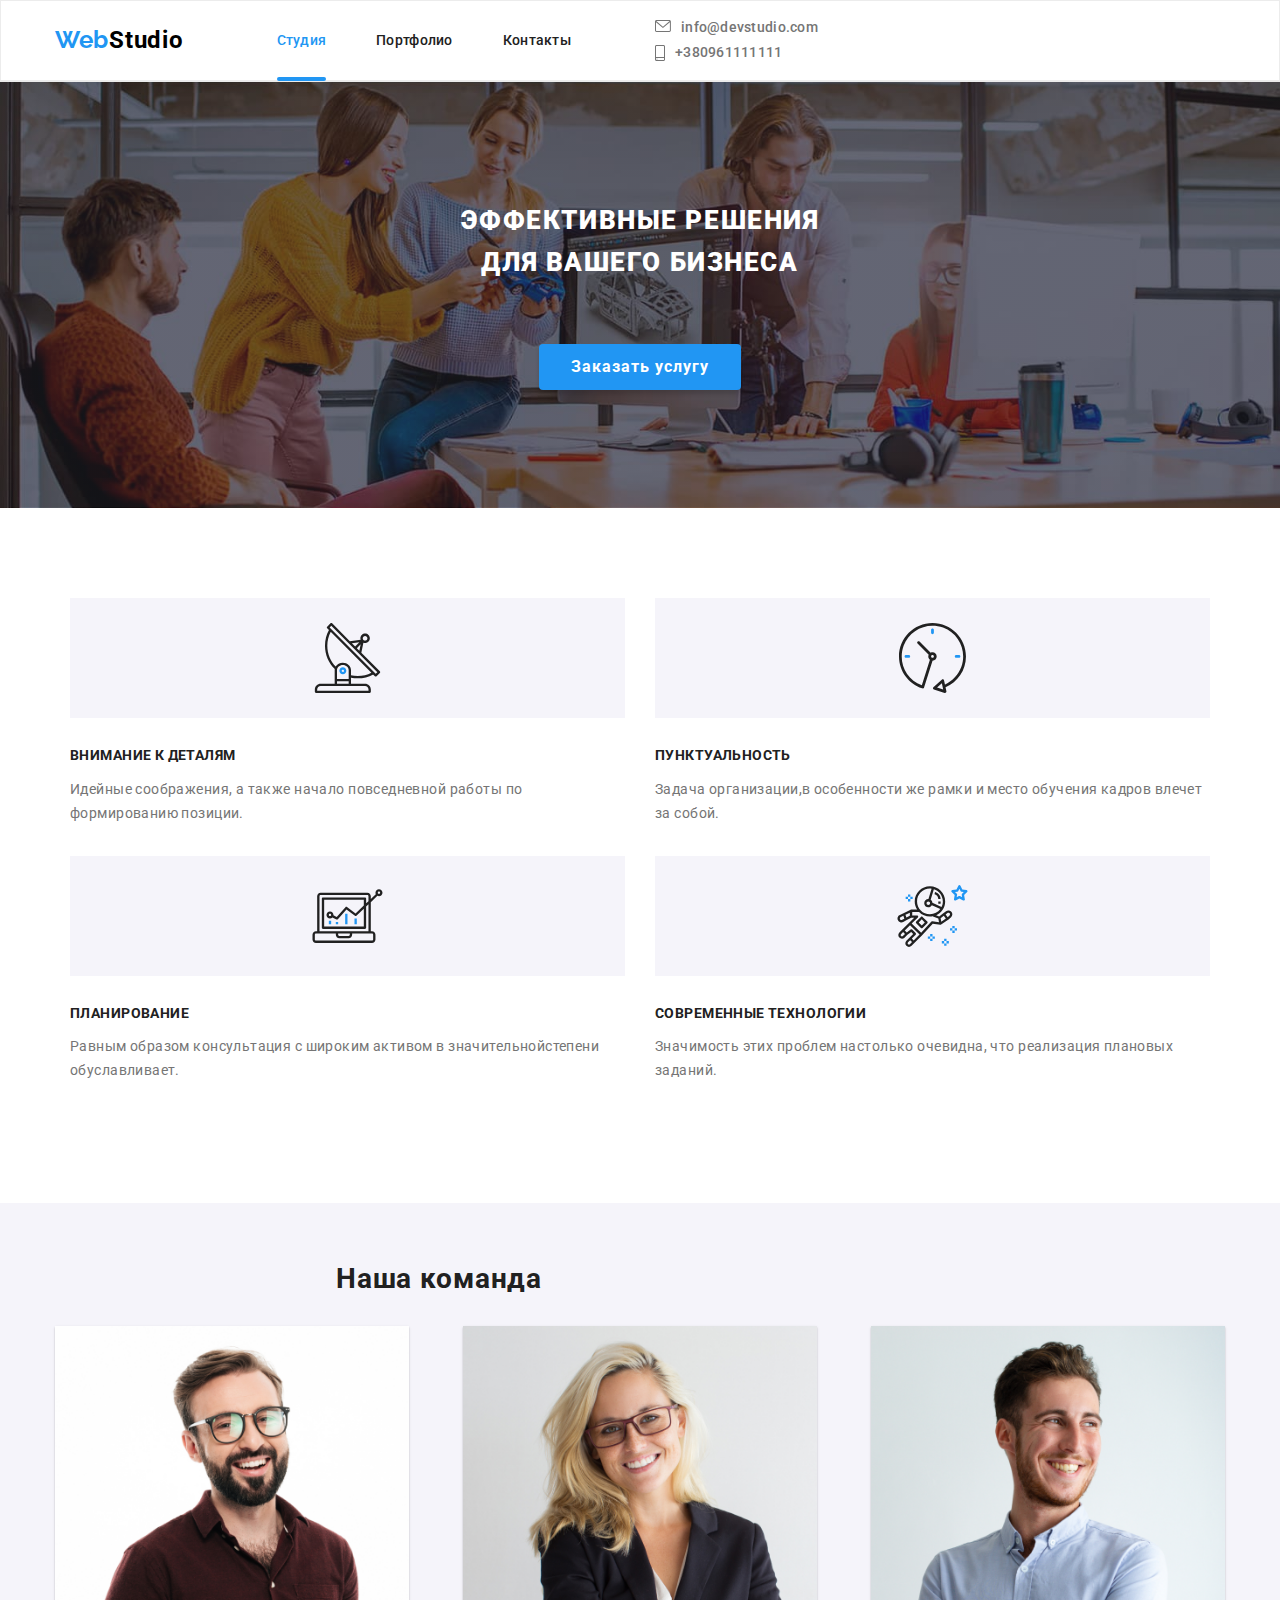
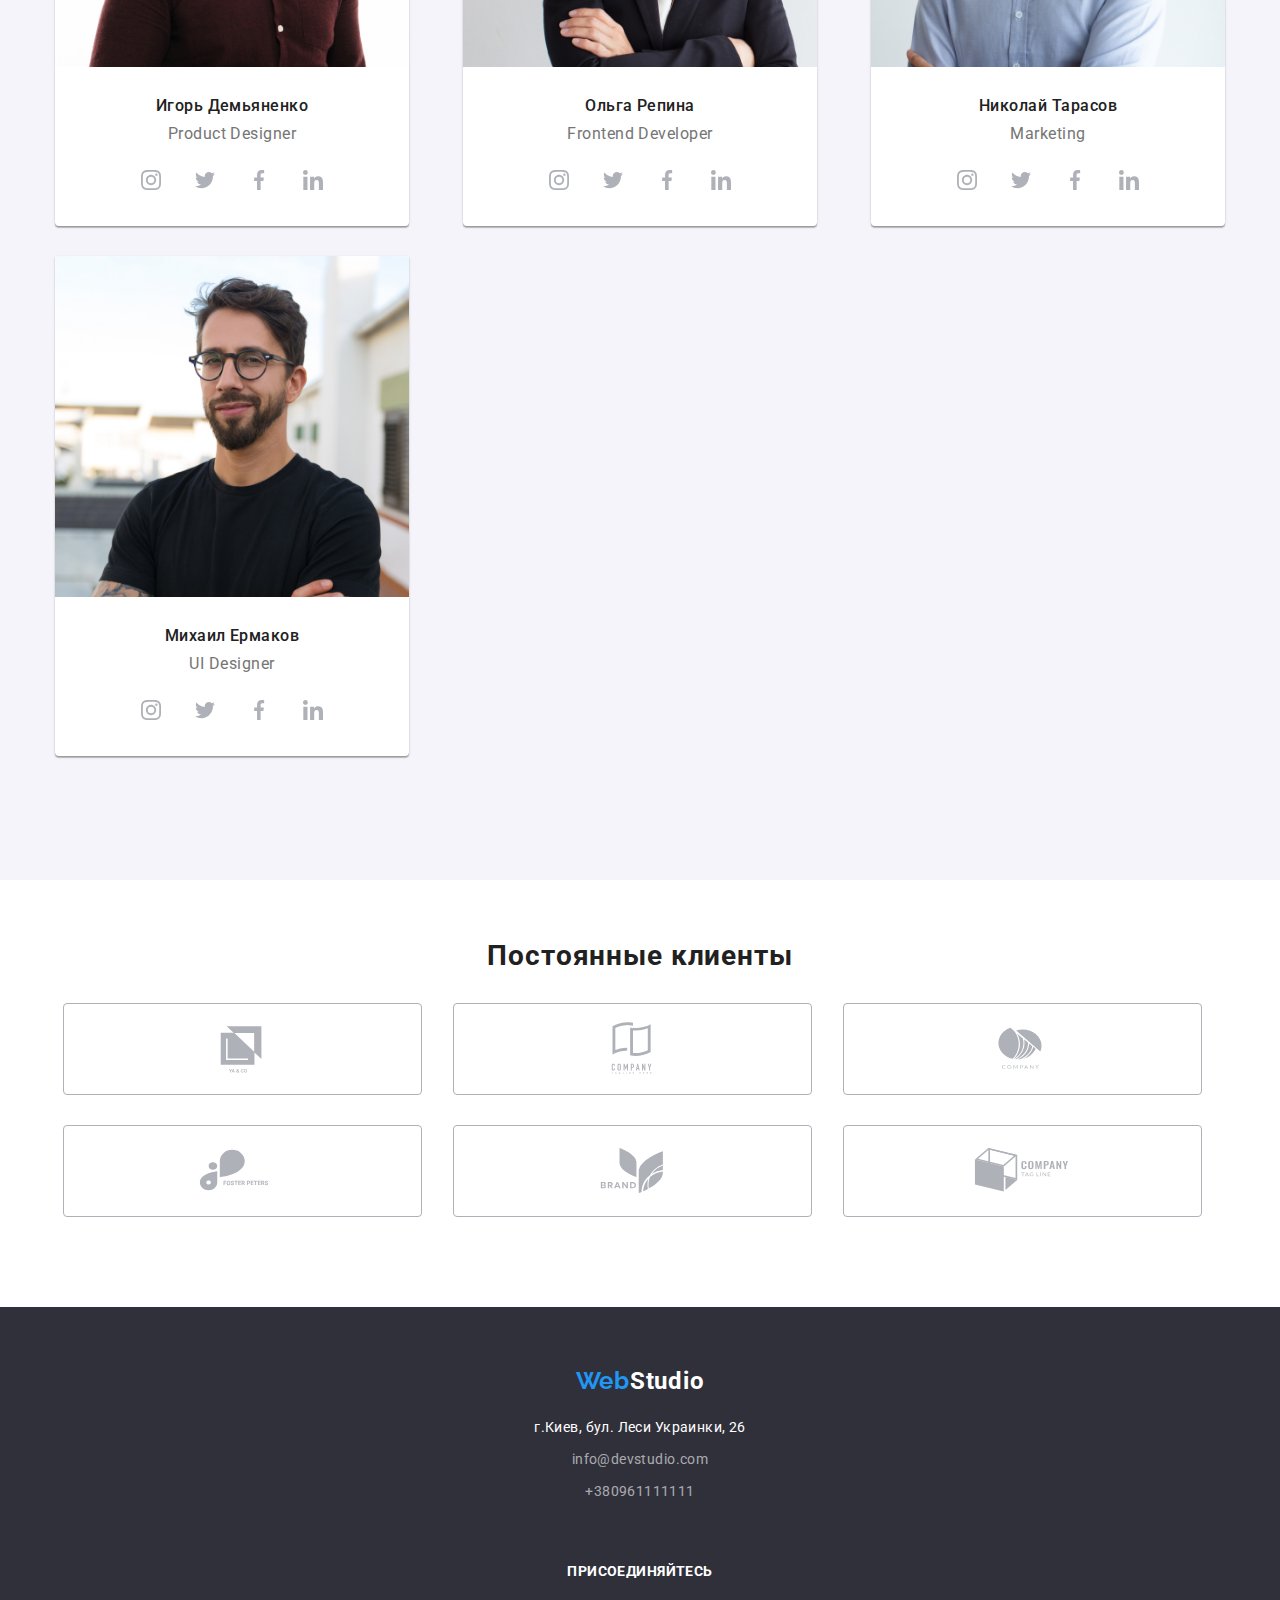
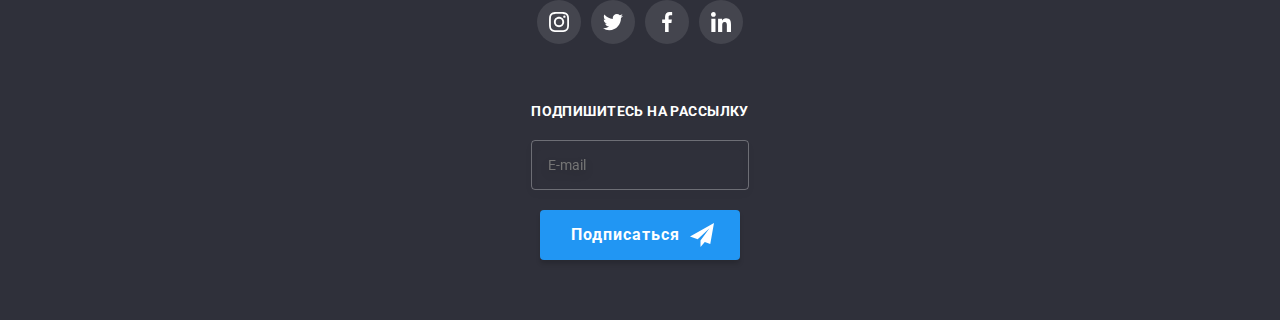
==== commit 63f5be5a: "++index" ====
--- a/index.html
+++ b/index.html
@@ -18,12 +18,41 @@
 </head>
 
 <body>
-    <!--Хедер-->
+    <!--Header-->
 <header class="header__page">
     <div class="container">
     <div class="nav">
         <a class="nav__logo-link" href="/">
             <span class="nav__logo">Web</span><span>Studio</span></a>
+
+         <ul class="nav__list">
+            <li class="nav__item"><a href="#" class="nav__link nav__current">Студия</a></li>
+            <li class="nav__item"><a href="./portfolio.html" class="nav__link">Портфолио</a></li>
+            <li class="nav__item"><a href="#" class="nav__link">Контакты</a></li>
+        </ul>  
+        <ul class="header-adress"> 
+            <li  class="header-adress__item">
+                <a href="mailto:info@devstudio.com" class="haeder-adress__link">
+                <svg class="header-adress__icon" width="16" height="12">
+                <use href="./images/icons2.svg#icon-mail" ></use>
+                </svg>
+                info@devstudio.com 
+                </a>
+            </li>
+            <li class="header-adress__item ">
+                <a href="tel:+380961111111" class="haeder-adress__link haeder-adress__link-phone">
+                <svg class="header-adress__icon" width="10" height="16">
+                <use  href="./images/icons2.svg#icon-smartphone"></use>
+                </svg>
+                +380961111111
+            </a>
+            </li>
+        </ul>
+
+
+
+
+            <!--Mobmenu button-->
             <button 
             type="button" 
             class="menu-button is-open"
@@ -46,7 +75,7 @@
               <li class="mob-menu-list__item">
                 <a
                   class=" mob-menu-list__link"
-                  href="#"
+                  href="./index.html"
                   >Студия</a
                 >
               </li>
@@ -63,11 +92,12 @@
                 >
               </li>
             </ul>
-            <div class="contacts">
+            <ul class="contacts">
              <a class=" mob-connect__tel" href="tel:+380961111111"
                 >+380961111111</a>
             <a class=" mob-connect__mail" href="mailto:info@devstudio.com"
                 >info@devstudio.com </a>
+            </ul>
             <ul class="list mob-social">
               <li class="mob-social__item">
                 <a
@@ -106,7 +136,7 @@
                 >
               </li>
             </ul> 
-            </div>
+        </ul>
             </div>
             </div>
           </div>
@@ -114,29 +144,7 @@
 
 
 
-         <!-- <ul class="nav__list">
-            <li class="nav__item"><a href="#" class="nav__link nav__current">Студия</a></li>
-            <li class="nav__item"><a href="./portfolio.html" class="nav__link">Портфолио</a></li>
-            <li class="nav__item"><a href="#" class="nav__link">Контакты</a></li>
-        </ul>   -->
-         <!-- <ul class="header-adress">
-            <li  class="header-adress__item">
-                <a href="mailto:info@devstudio.com" class="haeder-adress__link">
-                <svg class="header-adress__icon" width="16" height="12">
-                <use href="./images/icons2.svg#icon-mail" ></use>
-                </svg>
-                info@devstudio.com 
-                </a>
-            </li>
-            <li class="header-adress__item ">
-                <a href="tel:+380961111111" class="haeder-adress__link haeder-adress__link-phone">
-                <svg class="header-adress__icon" width="10" height="16">
-                <use  href="./images/icons2.svg#icon-smartphone"></use>
-                </svg>
-                +380961111111
-            </a>
-            </li>
-        </ul> -->
+
     </div>
     
     </div>
@@ -145,7 +153,7 @@
 </header>
 
 
-<!-Мейн-->
+<!--Main-->
 <main>
          <section class="hero">
         <div class="container">
@@ -273,7 +281,7 @@
 
         <!--Services-->
         
-    <!-- <section class="services">
+    <section class="services">
         <div class="container">
         <h2 class="services__title">Чем мы занимаемся</h2>
         <ul class="services__list">
@@ -299,7 +307,7 @@
              </li>  
          </ul>
         </div> 
-    </section> -->
+    </section>
 
     <!--Team-->
     <section class="section-team">
@@ -519,9 +527,10 @@
 </main>
 
     
-<!--Футер-->
+<!--Footer-->
 <footer class="footer__section">
     <div class="container footer__container">
+        <div class="footer__container--page">
     <div class="footer__logo">
     <a class="footer__links" href="/"> 
          <span class="footer__active-page">Web</span><span class="footer__logo">Studio</span></a>
@@ -575,6 +584,7 @@
             </li>
         </ul>
     </div>  
+    </div>
     <form  class="footer-form">
         <div class="footer-form__mail">
             <h3 class="footer-form__title">Подпишитесь на рассылку</h3>
--- a/css/main.min.css
+++ b/css/main.min.css
@@ -1 +1 @@
-/*! modern-normalize v1.1.0 | MIT License | https://github.com/sindresorhus/modern-normalize */*,::before,::after{-webkit-box-sizing:border-box;box-sizing:border-box}html{line-height:1.15;-webkit-text-size-adjust:100%;-moz-tab-size:4;-o-tab-size:4;tab-size:4}body{margin:0;font-family:system-ui,-apple-system,"Segoe UI",Roboto,Helvetica,Arial,sans-serif,"Apple Color Emoji","Segoe UI Emoji"}hr{height:0;color:inherit}abbr[title]{-webkit-text-decoration:underline dotted;text-decoration:underline dotted}b,strong{font-weight:bolder}code,kbd,samp,pre{font-family:ui-monospace,SFMono-Regular,Consolas,"Liberation Mono",Menlo,monospace;font-size:1em}small{font-size:80%}sub,sup{font-size:75%;line-height:0;position:relative;vertical-align:baseline}sub{bottom:-0.25em}sup{top:-0.5em}table{text-indent:0;border-color:inherit}button,input,optgroup,select,textarea{font-family:inherit;font-size:100%;line-height:1.15;margin:0}button,select{text-transform:none}button,[type=button],[type=reset],[type=submit]{-webkit-appearance:button}::-moz-focus-inner{border-style:none;padding:0}:-moz-focusring{outline:1px dotted ButtonText}:-moz-ui-invalid{box-shadow:none}legend{padding:0}progress{vertical-align:baseline}::-webkit-inner-spin-button,::-webkit-outer-spin-button{height:auto}[type=search]{-webkit-appearance:textfield;outline-offset:-2px}::-webkit-search-decoration{-webkit-appearance:none}::-webkit-file-upload-button{-webkit-appearance:button;font:inherit}summary{display:list-item}html{-webkit-box-sizing:border-box;box-sizing:border-box}*,*::before,*::after{-webkit-box-sizing:inherit;box-sizing:inherit}h1,h2,h3,h4,h5,h6,p,ul{margin:0px;padding:0px}ul,li{list-style-type:none}a{text-decoration:none}address{font-style:normal}img{display:block;width:100%;max-width:100%;height:auto}body{font-size:14px;font-family:"Roboto",sans-serif;letter-spacing:.03em;color:#757575;background-color:#fff;margin:0px}.container{width:100%;margin:0 auto;padding-left:15px;padding-right:15px}@media screen and (min-width: 480px){.container{width:480px}}@media screen and (min-width: 768px){.container{width:768px}}@media screen and (min-width: 1200px){.container{width:1200px}}.button{height:50px;width:200px;background-color:#2196f3;color:#fff;cursor:pointer;font-family:inherit;font-weight:700;font-size:16px;line-height:1.9px;letter-spacing:.06em;-webkit-box-shadow:0px 4px 4px rgba(0,0,0,.15);box-shadow:0px 4px 4px rgba(0,0,0,.15);border-color:transparent;border-radius:4px}.header__page{border:1px solid #ececec;position:relative}.nav{display:-webkit-box;display:-ms-flexbox;display:flex;-webkit-box-align:center;-ms-flex-align:center;align-items:center}.nav__logo-link{color:#000;font-weight:700;font-size:26px;line-height:1.1;letter-spacing:.03em}.nav__logo-link:hover,.nav__logo-link:focus{color:#2196f3}.nav__logo{color:#2196f3;font-family:Raleway;font-style:normal;font-weight:700;font-size:26px;line-height:1.1;letter-spacing:.03em}.nav__logo:hover,.nav__logo:focus{color:#2196f3}.nav__list{display:-webkit-box;display:-ms-flexbox;display:flex;margin-left:93px}.nav__item+.nav__item{margin-left:50px}.nav__item+.nav__item:hover,.nav__item+.nav__item:focus{color:#2196f3;fill:#2196f3}.nav__link{position:relative;display:block;padding-top:32px;padding-bottom:32px;color:#212121;font-weight:500;font-size:14px;line-height:1.1;letter-spacing:.02em;-webkit-transition:250ms,cubic-bezier(0.4, 0, 0.2, 1);transition:250ms,cubic-bezier(0.4, 0, 0.2, 1)}.nav__link:hover,.nav__link:focus{color:#2196f3;padding-top:32px;padding-bottom:32px}.nav__link.nav__current::after{content:"";width:100%;height:4px;position:absolute;left:0;bottom:-1px;background-color:currentColor;border-radius:2px}.nav__current{color:#2196f3}.nav__portfolio{display:-webkit-box;display:-ms-flexbox;display:flex;-webkit-box-align:center;-ms-flex-align:center;align-items:center}.header__border{border-bottom:1px solid #ececec}.header{margin-bottom:94px}.header-adress{display:-webkit-box;display:-ms-flexbox;display:flex;margin-left:auto;border:none}.haeder-adress__link-phone{margin-left:50px}.header-adress-item:hover,.header-adress-item:focus{color:#2196f3;fill:#2196f3}.header-adress__icon{display:-webkit-inline-box;display:-ms-inline-flexbox;display:inline-flex;fill:currentColor;-webkit-box-pack:center;-ms-flex-pack:center;justify-content:center;-webkit-box-align:center;-ms-flex-align:center;align-items:center;margin-right:10px}.haeder-adress__link{color:#757575;font-weight:500;font-size:14px;line-height:1.1;letter-spacing:.02em;-webkit-transition:250ms cubic-bezier(0.4, 0, 0.2, 1);transition:250ms cubic-bezier(0.4, 0, 0.2, 1)}.haeder-adress__link:hover,.haeder-adress__link:focus{color:#2196f3}.hero{text-align:center;padding:118px 0;background-image:-webkit-gradient(linear, left top, right top, from(rgba(47, 48, 58, 0.4)), to(rgba(47, 48, 58, 0.4))),url(../images/background.jpg);background-image:linear-gradient(to right, rgba(47, 48, 58, 0.4), rgba(47, 48, 58, 0.4)),url(../images/background.jpg);background-color:#2f303a;background-repeat:no-repeat;background-position:center;background-size:cover;max-width:1600px}.hero__title{color:#fff;margin-top:0;margin-bottom:30px;font-weight:900;font-size:26px;line-height:1.61;letter-spacing:.06em;text-transform:uppercase}.backdrop{position:fixed;top:0;left:0;width:100%;height:100%;z-index:1;visibility:visible;background-color:rgba(0,0,0,.2);-webkit-transition:opacity 250ms linear,visibility 250ms linear;transition:opacity 250ms linear,visibility 250ms linear}.backdrop.is-hidden{opacity:0;pointer-events:none;visibility:hidden}.backdrop.is-hidden .modal{-webkit-transform:translate(-50%, -50%) scale(0.9);transform:translate(-50%, -50%) scale(0.9)}.modal{position:absolute;top:50%;left:50%;width:528px;height:581px;padding:40px;-webkit-transform:translate(-50%, -50%) scale(1);transform:translate(-50%, -50%) scale(1);-webkit-transition:-webkit-transform 250ms linear;transition:-webkit-transform 250ms linear;transition:transform 250ms linear;transition:transform 250ms linear, -webkit-transform 250ms linear;-webkit-box-shadow:0px 1px 3px rgba(0,0,0,.12),0px 1px 1px rgba(0,0,0,.14),0px 2px 1px rgba(0,0,0,.2);box-shadow:0px 1px 3px rgba(0,0,0,.12),0px 1px 1px rgba(0,0,0,.14),0px 2px 1px rgba(0,0,0,.2);border-radius:4px;background-color:#fff}.modal__open{position:absolute;top:8px;right:8px;width:30px;height:30px;padding:0;border-radius:50%;border:1px solid rgba(0,0,0,.1);background-color:#fff;cursor:pointer}.modal__open:hover .modal__icon,.modal__open:focus .modal__icon{fill:#2196f3}.modal__icon{-webkit-transition:fill 250ms cubic-bezier(0.4, 0, 0.2, 1);transition:fill 250ms cubic-bezier(0.4, 0, 0.2, 1);margin:0 9px}.modal__button{margin-left:auto;margin-right:auto;margin-top:30px;color:#fff;background-color:#2196f3;font-weight:500;font-size:16px;line-height:1.6;text-align:center;letter-spacing:.06em;cursor:pointer;-webkit-box-shadow:0px 4px 4px rgba(0,0,0,.15);box-shadow:0px 4px 4px rgba(0,0,0,.15);border-radius:4px;padding:10px 32px;border:0px}.modal__button:hover,.modal__button:focus{color:#fff;background-color:#2196f3}.modal__text{color:#212121;font-weight:700;font-size:20px;line-height:1.15;letter-spacing:.03em;margin:0 0 12px 0}.form{position:relative}.form__container{position:relative}.form__label{display:-webkit-box;display:-ms-flexbox;display:flex;color:#757575;font-weight:400;font-size:12px;line-height:1.15;letter-spacing:.01em}.form__input{width:100%;height:40px;padding:11px 42px;margin-bottom:10px;margin-top:4px;border:1px solid rgba(33,33,33,.2);border-radius:4px;font-weight:400;font-size:12px;line-height:1.16;letter-spacing:.01em}.form__input:focus~.form__icon{fill:#2196f3}.form__input:focus{border:1px solid #2196f3;outline:0}.form__icon:focus{color:#2196f3}.form__icon{position:absolute;top:0;left:14px;fill:var(--main-text-color)}.form__comment{width:100%;height:120px;padding:12px 16px;margin-top:4px;border:1px solid rgba(33,33,33,.2);border-radius:4px;resize:none;font-weight:400;font-size:12px;line-height:1.15;letter-spacing:.01em}.form__comment::-webkit-input-placeholder{color:rgba(117,117,117,.5)}.form__comment::-moz-placeholder{color:rgba(117,117,117,.5)}.form__comment:-ms-input-placeholder{color:rgba(117,117,117,.5)}.form__comment::-ms-input-placeholder{color:rgba(117,117,117,.5)}.form__comment::placeholder{color:rgba(117,117,117,.5)}.form__comment::-webkit-input-placeholder .form__comment:focus{border:1px solid #2196f3;outline:0}.form__comment::-moz-placeholder .form__comment:focus{border:1px solid #2196f3;outline:0}.form__comment:-ms-input-placeholder .form__comment:focus{border:1px solid #2196f3;outline:0}.form__comment::-ms-input-placeholder .form__comment:focus{border:1px solid #2196f3;outline:0}.form__comment::placeholder .form__comment:focus{border:1px solid #2196f3;outline:0}.form__comment::-webkit-input-placeholder .form__comment:not(:placeholder-shown){color:#212121}.form__comment::-moz-placeholder .form__comment:not(:placeholder-shown){color:#212121}.form__comment:-ms-input-placeholder .form__comment:not(:placeholder-shown){color:#212121}.form__comment::-ms-input-placeholder .form__comment:not(:placeholder-shown){color:#212121}.form__comment::placeholder .form__comment:not(:-moz-placeholder-shown){color:#212121}.form__comment::placeholder .form__comment:not(:-ms-input-placeholder){color:#212121}.form__comment::placeholder .form__comment:not(:placeholder-shown){color:#212121}.checkbox__label{display:-webkit-box;display:-ms-flexbox;display:flex;-webkit-box-pack:center;-ms-flex-pack:center;justify-content:center;-webkit-box-align:center;-ms-flex-align:center;align-items:center;color:#212121;font-weight:400;font-size:14px;line-height:1.71;margin-bottom:30px;margin-top:20px;cursor:pointer}.checkbox__label>.checkbox__visual-hidden{position:absolute;white-space:nowrap;width:1px;height:1px;overflow:hidden;border:0;padding:0;clip:rect(0 0 0 0);-webkit-clip-path:inset(50%);clip-path:inset(50%);margin:-1px}.checkbox__label>.checkbox__visual-hidden:checked+.checkbox__icon{background-color:#2196f3;border:transparent}.checkbox__icon{width:16px;height:15px;margin-right:8px;margin-bottom:4px;border-radius:2px;border:2px solid #212121}.checkbox__link{color:#2196f3;margin-left:4px;text-decoration:underline}.checkbox__button{-webkit-box-align:center;-ms-flex-align:center;align-items:center;height:50px;width:200px;background-color:#2196f3;color:#fff;cursor:pointer;text-align:center;font-family:inherit;font-weight:700;font-size:16px;line-height:1.9px;letter-spacing:.06em;-webkit-box-shadow:0px 4px 4px rgba(0,0,0,.15);box-shadow:0px 4px 4px rgba(0,0,0,.15);border-color:transparent;border-radius:4px}.benefits{-webkit-box-align:center;-ms-flex-align:center;align-items:center;margin-bottom:60px}.benefits__list{padding-top:60px;padding-bottom:60px}.benefits__item{margin-top:30px}.benefits__title{color:#212121;font-style:normal;font-weight:700;font-size:14px;line-height:1.14;text-transform:uppercase;text-align:center}.benefits__signature{color:#757575;font-weight:400;font-size:14px;line-height:1.71;letter-spacing:.03em;text-align:left;margin-bottom:0;margin-top:14px}.benefits__icon{width:100%;background:#f5f4fa;display:block;margin-bottom:30px;padding:25px 100px}.services-text{position:absolute;bottom:0;left:0;width:370px;height:70px;display:-webkit-box;display:-ms-flexbox;display:flex;-webkit-box-align:center;-ms-flex-align:center;align-items:center;-webkit-box-pack:center;-ms-flex-pack:center;justify-content:center;color:#fff;background-color:rgba(47,48,58,.8);font-weight:700;font-size:14px;line-height:1.14;letter-spacing:.03em;text-transform:uppercase}.services{padding-top:94px}.services__title{color:#212121;font-weight:700;font-size:36px;line-height:1.1;text-align:center;letter-spacing:.03em;margin-bottom:50px;margin-top:94px}.services__list{display:-webkit-box;display:-ms-flexbox;display:flex;margin-bottom:94px;-webkit-box-pack:center;-ms-flex-pack:center;justify-content:center}.services__image{position:relative;display:-webkit-box;display:-ms-flexbox;display:flex;margin-right:30px}.services__image:nth-child(3){margin-right:0px}.team>.team__image{margin-right:30px;text-align:center}.team{margin-bottom:94px}.section-team{background-color:#f5f4fa}@media screen and (min-width: 480px){.section-team{width:480px}}@media screen and (min-width: 768){.section-team{width:768px}}.team__title{color:#212121;font-weight:700;font-size:28px;line-height:1.17;text-align:center;letter-spacing:.03em;margin:0;padding-top:60px;padding-bottom:30px}@media screen and (min-width: 480px){.team__title{width:480px}}.team__list{text-align:center;padding-bottom:60px}.team__image{-webkit-box-shadow:0px 1px 3px rgba(0,0,0,.12),0px 1px 1px rgba(0,0,0,.14),0px 2px 1px rgba(0,0,0,.2);box-shadow:0px 1px 3px rgba(0,0,0,.12),0px 1px 1px rgba(0,0,0,.14),0px 2px 1px rgba(0,0,0,.2);border-radius:0px 0px 4px 4px;background:#fff;margin-bottom:30px}.team__profile{margin-bottom:30px}.team__subtitle{color:#212121;font-weight:500;font-size:16px;line-height:1.1;letter-spacing:.03em;margin-bottom:10px}.team__signature{color:#757575;font-weight:400;font-size:16px;line-height:1.1;letter-spacing:.03em;margin-bottom:30px}.team__social{padding:0;display:-webkit-box;display:-ms-flexbox;display:flex;-webkit-box-pack:center;-ms-flex-pack:center;justify-content:center;padding-bottom:30px}.team-social__icon{display:-webkit-box;display:-ms-flexbox;display:flex;width:44px;height:44px;border:none;-webkit-box-align:center;-ms-flex-align:center;align-items:center;-webkit-box-pack:center;-ms-flex-pack:center;justify-content:center;margin-right:10px;border-radius:50%;background-color:#fff;-webkit-transition:250ms cubic-bezier(0.4, 0, 0.2, 1);transition:250ms cubic-bezier(0.4, 0, 0.2, 1)}.team-social__icon:nth-child(4){margin-right:0}.team-social__link{display:-webkit-box;display:-ms-flexbox;display:flex;width:100%;height:100%;-webkit-box-pack:center;-ms-flex-pack:center;justify-content:center;-webkit-box-align:center;-ms-flex-align:center;align-items:center;fill:#afb1b8;align-items:center;justify-content:center}.team-social__icon:hover,.team-social__icon:focus{background-color:#2196f3}.team-social__icon:hover:hover .icon,.team-social__icon:hover:focus .icon,.team-social__icon:focus:hover .icon,.team-social__icon:focus:focus .icon{fill:#fff}.clients__title{color:#212121;font-weight:700;font-size:28px;line-height:1.17;text-align:center;letter-spacing:.03em;padding-bottom:30px;padding-top:60px}.clients__list{display:-webkit-box;display:-ms-flexbox;display:flex;-ms-flex-wrap:wrap;flex-wrap:wrap;-ms-flex-pack:distribute;justify-content:space-around;padding-bottom:60px}.clients__item{border:1px solid #afb1b8;border-radius:4px;margin-right:15px;margin-bottom:30px;background-color:#fff;width:calc((100% - 4 * 15px) / 2);height:92px;border:1px solid #afb1b8;-webkit-box-sizing:border-box;box-sizing:border-box;border-radius:4px;-webkit-transition:250ms cubic-bezier(0.4, 0, 0.2, 1);transition:250ms cubic-bezier(0.4, 0, 0.2, 1)}.clients__item:hover,.clients__item:focus{border:1px solid #2196f3}.clients__item:hover .clients__icon,.clients__item:focus .clients__icon{fill:#2196f3}.clients__link{display:-webkit-box;display:-ms-flexbox;display:flex;width:100%;height:100%;-webkit-box-pack:center;-ms-flex-pack:center;justify-content:center;-webkit-box-align:center;-ms-flex-align:center;align-items:center}.clients__icon{fill:#afb1b8;-webkit-transition:fill cubic-bezier(0.4, 0, 0.2, 1) cubic-bezier(0.4, 0, 0.2, 1);transition:fill cubic-bezier(0.4, 0, 0.2, 1) cubic-bezier(0.4, 0, 0.2, 1)}.filter{margin-bottom:50px}.filter__buttons{display:-webkit-box;display:-ms-flexbox;display:flex;-webkit-box-pack:center;-ms-flex-pack:center;justify-content:center}.filter__button{color:#212121;background-color:#f5f4fa;font-weight:500;font-size:16px;line-height:1.6;text-align:center;letter-spacing:.03em;cursor:pointer;border-radius:4px;padding:6px 22px;border:0px;-webkit-transition:250ms cubic-bezier(0.4, 0, 0.2, 1);transition:250ms cubic-bezier(0.4, 0, 0.2, 1)}.filter__button:hover,.filter__button:focus{color:#fff;background-color:#2196f3;-webkit-box-shadow:0px 3px 1px rgba(0,0,0,.1),0px 1px 2px rgba(0,0,0,.08),0px 2px 2px rgba(0,0,0,.12);box-shadow:0px 3px 1px rgba(0,0,0,.1),0px 1px 2px rgba(0,0,0,.08),0px 2px 2px rgba(0,0,0,.12)}.filter__button-accent::after{content:" ";display:inline-block;width:100%;height:4px;position:absolute;left:0;bottom:-1px;background-color:currentColor;border-radius:2px}.filter__button-accent{color:#fff;background-color:#2196f3}.filter__list+.filter__list{margin-left:8px;background:#f5f4fa;border-radius:4px}.project{display:-webkit-box;display:-ms-flexbox;display:flex;-ms-flex-wrap:wrap;flex-wrap:wrap;margin-bottom:94px;-webkit-box-pack:center;-ms-flex-pack:center;justify-content:center}.project__item:hover .project__box::before,.project__item:focus .project__box::before{background-color:rgba(33,150,243,.9);-webkit-transform:translateY(0);transform:translateY(0)}.project__item:hover .project__text,.project__item:focus .project__text{-webkit-transform:translateY(0);transform:translateY(0)}.project__link{color:#212121;font-weight:700;font-size:18px;line-height:2;letter-spacing:.06em;width:370px;height:294px}.project__box{position:relative;overflow:hidden;background-color:rgba(33,150,243,.9)}.project__box::before{position:absolute;content:"";top:0;left:0;width:100%;height:100%;background-color:rgba(33,150,243,.9);-webkit-transform:translateY(100%);transform:translateY(100%);-webkit-transition:-webkit-transform 250ms cubic-bezier(0.4, 0, 0.2, 1);transition:-webkit-transform 250ms cubic-bezier(0.4, 0, 0.2, 1);transition:transform 250ms cubic-bezier(0.4, 0, 0.2, 1);transition:transform 250ms cubic-bezier(0.4, 0, 0.2, 1), -webkit-transform 250ms cubic-bezier(0.4, 0, 0.2, 1)}.project__im{display:block;max-width:100%;height:auto}.project__text{color:#fff;margin:0;padding:63px 24px;position:absolute;top:0;left:0;-webkit-transform:translateY(100%);transform:translateY(100%);-webkit-transition:-webkit-transform 250ms cubic-bezier(0.4, 0, 0.2, 1);transition:-webkit-transform 250ms cubic-bezier(0.4, 0, 0.2, 1);transition:transform 250ms cubic-bezier(0.4, 0, 0.2, 1);transition:transform 250ms cubic-bezier(0.4, 0, 0.2, 1), -webkit-transform 250ms cubic-bezier(0.4, 0, 0.2, 1);font-weight:400;font-size:18px;line-height:1.55}.project__item{width:370px;height:404px;margin-right:30px;background:#fff;border:1px solid #eee;-webkit-box-sizing:border-box;box-sizing:border-box;text-align:left;margin-bottom:30px;-webkit-transition:-webkit-box-shadow 250ms cubic-bezier(0.4, 0, 0.2, 1);transition:-webkit-box-shadow 250ms cubic-bezier(0.4, 0, 0.2, 1);transition:box-shadow 250ms cubic-bezier(0.4, 0, 0.2, 1);transition:box-shadow 250ms cubic-bezier(0.4, 0, 0.2, 1), -webkit-box-shadow 250ms cubic-bezier(0.4, 0, 0.2, 1)}.project__item:hover,.project__item:focus{-webkit-box-shadow:0px 1px 1px rgba(0,0,0,.12),0px 4px 4px rgba(0,0,0,.06),1px 4px 6px rgba(0,0,0,.16);box-shadow:0px 1px 1px rgba(0,0,0,.12),0px 4px 4px rgba(0,0,0,.06),1px 4px 6px rgba(0,0,0,.16)}.project__item:nth-child(n+7){margin-bottom:0}.project__item:nth-child(n+7):nth-child(3n){margin-right:0px}.project__signature{color:#757575;font-weight:400;font-size:16px;line-height:1.8;letter-spacing:.03em;text-align:left;width:322px;height:30px;margin:4px 24px 20px 24px}.project__title{color:#212121;font-weight:700;font-size:18px;line-height:2;letter-spacing:.06em;width:322px;height:36px;margin:20px 24px 4px 24px}.footer__section{background-color:#2f303a;padding:60px 0}.footer__container{padding-left:15px;padding-right:15px;margin:0 auto}.footer__logo{text-align:center;margin-bottom:60px}.footer__active-page{color:#2196f3;font-family:Raleway;font-style:normal;font-weight:700;font-size:26px;line-height:1.1;letter-spacing:.03em}.footer__links{display:block;text-align:center;margin-bottom:20px;color:#fff;background-color:#2f303a;font-weight:700;font-size:26px;line-height:1.1;letter-spacing:.03em;margin-bottom:20px}.footer__links:hover,.footer__links:focus{color:#2196f3}.adress{margin-bottom:60px}.adress__link{color:#fff;background-color:#2f303a;font-weight:400;font-size:14px;line-height:1.7;letter-spacing:.03em;-webkit-transition:250ms cubic-bezier(0.4, 0, 0.2, 1);transition:250ms cubic-bezier(0.4, 0, 0.2, 1)}.adress__link:hover,.adress__link:focus{color:#2196f3}.footer__link{margin-bottom:8px}.footer-adress__link{color:rgba(255,255,255,.6);background-color:#2f303a;font-weight:700;font-size:14px;line-height:1.7;letter-spacing:.03em}.footer-adress__link--adress{color:#fff}.footer-adress__link:hover,.footer-adress__link:focus{color:#2196f3}.footer-adress__link:nth-last-child(1n+2){margin-bottom:9px}.mediabox{margin-bottom:60px}.mediabox__title{text-align:center;color:#fff;text-transform:uppercase;font-weight:700;font-size:14px;line-height:1.14;letter-spacing:.03em;margin-bottom:20px;padding:0}.mediabox__icons{display:-webkit-box;display:-ms-flexbox;display:flex;-webkit-box-pack:center;-ms-flex-pack:center;justify-content:center;padding:0}.mediabox__item{display:-webkit-box;display:-ms-flexbox;display:flex;-webkit-box-align:center;-ms-flex-align:center;align-items:center;-webkit-box-pack:center;-ms-flex-pack:center;justify-content:center;width:44px;height:44px;border:none;border-radius:50%;margin-right:10px;background-color:rgba(255,255,255,.1);-webkit-transition:250ms cubic-bezier(0.4, 0, 0.2, 1);transition:250ms cubic-bezier(0.4, 0, 0.2, 1)}.mediabox__item:hover,.mediabox__item:focus{background-color:#2196f3}.mediabox__item:nth-child(4){margin-right:0}.mediabox__link{display:-webkit-box;display:-ms-flexbox;display:flex;-webkit-box-pack:center;-ms-flex-pack:center;justify-content:center;-webkit-box-align:center;-ms-flex-align:center;align-items:center;width:100%;height:100%}.mediabox__icon{fill:#fff}.footer-form{display:-webkit-box;display:-ms-flexbox;display:flex;-webkit-box-pack:center;-ms-flex-pack:center;justify-content:center;-webkit-box-align:center;-ms-flex-align:center;align-items:center;-webkit-box-orient:vertical;-webkit-box-direction:normal;-ms-flex-direction:column;flex-direction:column}.footer-form__mail{display:-webkit-box;display:-ms-flexbox;display:flex;-webkit-box-orient:vertical;-webkit-box-direction:normal;-ms-flex-direction:column;flex-direction:column;margin-bottom:20px;width:100%}.footer-form__title{text-align:center;color:#fff;font-weight:700;font-size:14px;line-height:1.14;letter-spacing:.03em;text-transform:uppercase;margin-bottom:20px}.footer-form__input{width:100%;height:50px;padding-left:16px;margin-right:12px;background-color:inherit;color:#fff;border:1px solid rgba(255,255,255,.3);-webkit-filter:drop-shadow(0px 4px 4px rgba(0, 0, 0, 0.15));filter:drop-shadow(0px 4px 4px rgba(0, 0, 0, 0.15));border-radius:4px}.footer-form__button{display:-webkit-box;display:-ms-flexbox;display:flex;-webkit-box-align:center;-ms-flex-align:center;align-items:center;height:50px;width:200px;background-color:#2196f3;color:#fff;cursor:pointer;padding-left:29px;text-align:center;font-family:inherit;font-weight:700;font-size:16px;line-height:1.9px;letter-spacing:.06em;-webkit-box-shadow:0px 4px 4px rgba(0,0,0,.15);box-shadow:0px 4px 4px rgba(0,0,0,.15);border-color:transparent;border-radius:4px}.footer-form__icon{margin-left:10px}.menu-button{display:inline-block;margin:0 0 0 auto;padding:0;border:none;background-color:transparent}.menu-button.icon-menu{display:block}@media screen and (min-width: 768px){.menu-button{display:none}}.menu-button .icon-menu{display:none}.menu-button.is-open .icon-menu{display:block}.menu-button.is-open .icon-cross{display:none}.mob-menu{background-color:#fff;padding:20px;margin-left:auto;height:600px;text-align:center;font-size:20px;z-index:99}@media screen and (max-width: 767px){.mob-menu{display:none;position:absolute;top:100%;left:0;height:796px;width:100%}.mob-menu.is-open{display:block}}@media screen and (max-width: 767px)and (min-width: 768px){.mob-menu{display:-webkit-box;display:-ms-flexbox;display:flex}}.mob-menu-list__item{display:-webkit-box;display:-ms-flexbox;display:flex}.mob-menu-list__item:not(:last-child){padding-bottom:32px}.mob-menu-list__link{color:#212121;font-weight:500;font-size:40px;line-height:1.17;text-align:center;letter-spacing:.02em}.mob-menu-list__link:hover,.mob-menu-list__link:focus{color:#2196f3;border-radius:2px}.contacts{margin-top:302px}.mob-connect__tel{display:-webkit-box;display:-ms-flexbox;display:flex;color:#2196f3;font-weight:500;font-size:34px;line-height:1.17;letter-spacing:.02em;margin-bottom:32px}.mob-connect__mail{display:-webkit-box;display:-ms-flexbox;display:flex;color:#757575;font-weight:500;font-size:24px;line-height:1.16;letter-spacing:.02em;margin-bottom:64px}.mob-social__link{color:#2196f3;font-weight:500;font-size:18px;line-height:1.22;letter-spacing:.02em}.mob-social{display:-webkit-box;display:-ms-flexbox;display:flex;-ms-flex-wrap:wrap;flex-wrap:wrap;-webkit-box-pack:justify;-ms-flex-pack:justify;justify-content:space-between}/*# sourceMappingURL=main.min.css.map */+/*! modern-normalize v1.1.0 | MIT License | https://github.com/sindresorhus/modern-normalize */*,::before,::after{-webkit-box-sizing:border-box;box-sizing:border-box}html{line-height:1.15;-webkit-text-size-adjust:100%;-moz-tab-size:4;-o-tab-size:4;tab-size:4}body{margin:0;font-family:system-ui,-apple-system,"Segoe UI",Roboto,Helvetica,Arial,sans-serif,"Apple Color Emoji","Segoe UI Emoji"}hr{height:0;color:inherit}abbr[title]{-webkit-text-decoration:underline dotted;text-decoration:underline dotted}b,strong{font-weight:bolder}code,kbd,samp,pre{font-family:ui-monospace,SFMono-Regular,Consolas,"Liberation Mono",Menlo,monospace;font-size:1em}small{font-size:80%}sub,sup{font-size:75%;line-height:0;position:relative;vertical-align:baseline}sub{bottom:-0.25em}sup{top:-0.5em}table{text-indent:0;border-color:inherit}button,input,optgroup,select,textarea{font-family:inherit;font-size:100%;line-height:1.15;margin:0}button,select{text-transform:none}button,[type=button],[type=reset],[type=submit]{-webkit-appearance:button}::-moz-focus-inner{border-style:none;padding:0}:-moz-focusring{outline:1px dotted ButtonText}:-moz-ui-invalid{box-shadow:none}legend{padding:0}progress{vertical-align:baseline}::-webkit-inner-spin-button,::-webkit-outer-spin-button{height:auto}[type=search]{-webkit-appearance:textfield;outline-offset:-2px}::-webkit-search-decoration{-webkit-appearance:none}::-webkit-file-upload-button{-webkit-appearance:button;font:inherit}summary{display:list-item}html{-webkit-box-sizing:border-box;box-sizing:border-box}*,*::before,*::after{-webkit-box-sizing:inherit;box-sizing:inherit}h1,h2,h3,h4,h5,h6,p,ul{margin:0px;padding:0px}ul,li{list-style-type:none}a{text-decoration:none}address{font-style:normal}img{display:block;max-width:100%;height:auto}@media screen and (max-width: 768px){img{width:100%}}body{font-size:14px;font-family:"Roboto",sans-serif;letter-spacing:.03em;color:#757575;background-color:#fff;margin:0px}.container{width:100%;margin:0 auto;padding-left:15px;padding-right:15px}@media screen and (min-width: 480px){.container{width:480px}}@media screen and (min-width: 768px){.container{width:768px}}@media screen and (min-width: 1200px){.container{width:1200px}}.button{height:50px;width:200px;background-color:#2196f3;color:#fff;cursor:pointer;font-family:inherit;font-weight:700;font-size:16px;line-height:1.9px;letter-spacing:.06em;-webkit-box-shadow:0px 4px 4px rgba(0,0,0,.15);box-shadow:0px 4px 4px rgba(0,0,0,.15);border-color:transparent;border-radius:4px}.header__page{border:1px solid #ececec;position:relative}.nav{display:-webkit-box;display:-ms-flexbox;display:flex;-webkit-box-align:center;-ms-flex-align:center;align-items:center}.nav__logo-link{color:#000;font-weight:700;font-size:24px;line-height:1.16;letter-spacing:.03em}.nav__logo-link:hover,.nav__logo-link:focus{color:#2196f3}.nav__logo{color:#2196f3;font-family:Raleway;font-style:normal;font-weight:700;font-size:24px;line-height:1.16;letter-spacing:.03em}.nav__logo:hover,.nav__logo:focus{color:#2196f3}.nav__logo--studio{color:#2196f3;font-family:Raleway;font-style:normal;font-weight:700;font-size:24px;line-height:1.16;letter-spacing:.03em}.nav__logo--studio:hover,.nav__logo--studio:focus{color:#2196f3}.nav__list{display:none;margin-left:93px}@media screen and (min-width: 768px){.nav__list{display:-webkit-box;display:-ms-flexbox;display:flex}}.nav__item+.nav__item{margin-left:50px}.nav__item+.nav__item:hover,.nav__item+.nav__item:focus{color:#2196f3;fill:#2196f3}.nav__link{position:relative;display:block;padding-top:32px;padding-bottom:32px;color:#212121;font-weight:500;font-size:14px;line-height:1.1;letter-spacing:.02em;-webkit-transition:250ms,cubic-bezier(0.4, 0, 0.2, 1);transition:250ms,cubic-bezier(0.4, 0, 0.2, 1)}.nav__link:hover,.nav__link:focus{color:#2196f3;padding-top:32px;padding-bottom:32px}.nav__link.nav__current::after{content:"";width:100%;height:4px;position:absolute;left:0;bottom:-1px;background-color:currentColor;border-radius:2px}.nav__current{color:#2196f3}.nav__portfolio{display:-webkit-box;display:-ms-flexbox;display:flex;-webkit-box-align:center;-ms-flex-align:center;align-items:center}.header__border{border-bottom:1px solid #ececec}.header{margin-bottom:94px}.header-adress{display:none}@media screen and (min-width: 768px){.header-adress{display:-webkit-box;display:-ms-flexbox;display:flex;-webkit-box-orient:vertical;-webkit-box-direction:normal;-ms-flex-direction:column;flex-direction:column;margin-left:84px}.header-adress:nth-child(1){margin-bottom:10px}}.header-adress__item{margin-bottom:10px}.header-adress__item:nth-last-child(1){margin-bottom:0}.header-adress__item:hover,.header-adress__item:focus{color:#2196f3;fill:#2196f3}.header-adress__icon{display:-webkit-inline-box;display:-ms-inline-flexbox;display:inline-flex;fill:currentColor;-webkit-box-pack:center;-ms-flex-pack:center;justify-content:center;-webkit-box-align:center;-ms-flex-align:center;align-items:center;margin-right:10px}.haeder-adress__link{display:-webkit-box;display:-ms-flexbox;display:flex;color:#757575;font-weight:500;font-size:14px;line-height:1.1;letter-spacing:.02em;-webkit-transition:250ms cubic-bezier(0.4, 0, 0.2, 1);transition:250ms cubic-bezier(0.4, 0, 0.2, 1)}.haeder-adress__link:hover,.haeder-adress__link:focus{color:#2196f3}.hero{text-align:center;padding:118px 0;background-image:-webkit-gradient(linear, left top, right top, from(rgba(47, 48, 58, 0.4)), to(rgba(47, 48, 58, 0.4))),url(../images/background.jpg);background-image:linear-gradient(to right, rgba(47, 48, 58, 0.4), rgba(47, 48, 58, 0.4)),url(../images/background.jpg);background-color:#2f303a;background-repeat:no-repeat;background-position:center;background-size:cover;max-width:1600px}.hero__title{color:#fff;margin-top:0;margin-bottom:30px;font-weight:900;font-size:26px;line-height:1.61;letter-spacing:.06em;text-transform:uppercase}.backdrop{position:fixed;top:0;left:0;width:100%;height:100%;z-index:1;overflow-y:scroll;background-color:rgba(0,0,0,.2);-webkit-transition:opacity 250ms linear,visibility 250ms linear;transition:opacity 250ms linear,visibility 250ms linear}.backdrop.is-hidden{opacity:0;pointer-events:none;visibility:hidden}.backdrop.is-hidden .modal{-webkit-transform:translate(-50%, -50%) scale(0.9);transform:translate(-50%, -50%) scale(0.9)}.modal{position:absolute;top:50%;left:50%;width:calc(100% - 30px);height:609px;padding:40px;-webkit-transform:translate(-50%, -50%) scale(1);transform:translate(-50%, -50%) scale(1);-webkit-transition:-webkit-transform 250ms linear;transition:-webkit-transform 250ms linear;transition:transform 250ms linear;transition:transform 250ms linear, -webkit-transform 250ms linear;-webkit-box-shadow:0px 1px 3px rgba(0,0,0,.12),0px 1px 1px rgba(0,0,0,.14),0px 2px 1px rgba(0,0,0,.2);box-shadow:0px 1px 3px rgba(0,0,0,.12),0px 1px 1px rgba(0,0,0,.14),0px 2px 1px rgba(0,0,0,.2);border-radius:4px;padding:40px;background-color:#fff}.modal__open{position:absolute;top:8px;right:8px;width:30px;height:30px;padding:0;border-radius:50%;border:1px solid rgba(0,0,0,.1);background-color:#fff;cursor:pointer}.modal__open:hover .modal__icon,.modal__open:focus .modal__icon{fill:#2196f3}.modal__icon{-webkit-transition:fill 250ms cubic-bezier(0.4, 0, 0.2, 1);transition:fill 250ms cubic-bezier(0.4, 0, 0.2, 1);margin:0 9px}.modal__button{margin-left:auto;margin-right:auto;margin-top:30px;color:#fff;background-color:#2196f3;font-weight:500;font-size:16px;line-height:1.6;text-align:center;letter-spacing:.06em;cursor:pointer;-webkit-box-shadow:0px 4px 4px rgba(0,0,0,.15);box-shadow:0px 4px 4px rgba(0,0,0,.15);border-radius:4px;padding:10px 32px;border:0px}@media screen and (min-width: 768px){.modal__button{font-weight:700}}.modal__button:hover,.modal__button:focus{color:#fff;background-color:#2196f3}.modal__text{color:#212121;font-weight:700;font-size:20px;line-height:1.15;letter-spacing:.03em;margin:0 0 12px 0}.form{position:relative}.form__container{position:relative}.form__label{display:-webkit-box;display:-ms-flexbox;display:flex;color:#757575;font-weight:400;font-size:12px;line-height:1.15;letter-spacing:.01em}.form__input{width:100%;height:40px;padding:11px 42px;margin-bottom:10px;margin-top:4px;border:1px solid rgba(33,33,33,.2);border-radius:4px;font-weight:400;font-size:12px;line-height:1.16;letter-spacing:.01em}.form__input:focus~.form__icon{fill:#2196f3}.form__input:focus{border:1px solid #2196f3;outline:0}.form__icon:focus{color:#2196f3}.form__icon{position:absolute;top:0;left:14px;fill:var(--main-text-color)}.form__comment{width:100%;height:120px;padding:12px 16px;margin-top:4px;border:1px solid rgba(33,33,33,.2);border-radius:4px;resize:none;font-weight:400;font-size:12px;line-height:1.15;letter-spacing:.01em}.form__comment::-webkit-input-placeholder{color:rgba(117,117,117,.5)}.form__comment::-moz-placeholder{color:rgba(117,117,117,.5)}.form__comment:-ms-input-placeholder{color:rgba(117,117,117,.5)}.form__comment::-ms-input-placeholder{color:rgba(117,117,117,.5)}.form__comment::placeholder{color:rgba(117,117,117,.5)}.form__comment::-webkit-input-placeholder .form__comment:focus{border:1px solid #2196f3;outline:0}.form__comment::-moz-placeholder .form__comment:focus{border:1px solid #2196f3;outline:0}.form__comment:-ms-input-placeholder .form__comment:focus{border:1px solid #2196f3;outline:0}.form__comment::-ms-input-placeholder .form__comment:focus{border:1px solid #2196f3;outline:0}.form__comment::placeholder .form__comment:focus{border:1px solid #2196f3;outline:0}.form__comment::-webkit-input-placeholder .form__comment:not(:placeholder-shown){color:#212121}.form__comment::-moz-placeholder .form__comment:not(:placeholder-shown){color:#212121}.form__comment:-ms-input-placeholder .form__comment:not(:placeholder-shown){color:#212121}.form__comment::-ms-input-placeholder .form__comment:not(:placeholder-shown){color:#212121}.form__comment::placeholder .form__comment:not(:-moz-placeholder-shown){color:#212121}.form__comment::placeholder .form__comment:not(:-ms-input-placeholder){color:#212121}.form__comment::placeholder .form__comment:not(:placeholder-shown){color:#212121}.checkbox__label{display:-webkit-box;display:-ms-flexbox;display:flex;-webkit-box-pack:justify;-ms-flex-pack:justify;justify-content:space-between;-webkit-box-align:center;-ms-flex-align:center;align-items:center;font-weight:400;font-size:12px;line-height:1.16;margin-bottom:30px;margin-top:20px;cursor:pointer}.checkbox__label>.checkbox__visual-hidden{position:absolute;white-space:nowrap;width:1px;height:1px;overflow:hidden;border:0;padding:0;clip:rect(0 0 0 0);-webkit-clip-path:inset(50%);clip-path:inset(50%);margin:-1px}.checkbox__label>.checkbox__visual-hidden:checked+.checkbox__icon{background-color:#2196f3;border:transparent}.checkbox__icon{width:16px;height:15px;margin-right:8px;margin-bottom:4px;border-radius:2px;border:2px solid #212121}.checkbox__link{color:#2196f3;margin-left:4px;text-decoration:underline}.checkbox__button{-webkit-box-align:center;-ms-flex-align:center;align-items:center;height:50px;width:200px;background-color:#2196f3;color:#fff;cursor:pointer;text-align:center;font-family:inherit;font-weight:700;font-size:16px;line-height:1.9px;letter-spacing:.06em;-webkit-box-shadow:0px 4px 4px rgba(0,0,0,.15);box-shadow:0px 4px 4px rgba(0,0,0,.15);border-color:transparent;border-radius:4px}.benefits{-webkit-box-align:center;-ms-flex-align:center;align-items:center;margin-bottom:60px}.benefits__list{padding-top:60px;padding-bottom:60px}@media screen and (min-width: 768px){.benefits__list{display:-webkit-box;display:-ms-flexbox;display:flex;-ms-flex-wrap:wrap;flex-wrap:wrap}}.benefits__item{margin-top:30px}@media screen and (min-width: 768px){.benefits__item{width:calc((100% - 4 * 15px) / 2);margin-right:15px;margin-left:15px}}.benefits__title{color:#212121;font-style:normal;font-weight:700;font-size:14px;line-height:1.14;text-transform:uppercase;text-align:center}@media screen and (min-width: 768px){.benefits__title{text-align:left}}.benefits__signature{color:#757575;font-weight:400;font-size:14px;line-height:1.71;letter-spacing:.03em;text-align:left;margin-bottom:0;margin-top:14px}.benefits__icon{width:100%;background:#f5f4fa;display:block;margin-bottom:30px;padding:25px 100px}.services-text{position:absolute;bottom:0;left:0;width:370px;height:70px;display:-webkit-box;display:-ms-flexbox;display:flex;-webkit-box-align:center;-ms-flex-align:center;align-items:center;-webkit-box-pack:center;-ms-flex-pack:center;justify-content:center;color:#fff;background-color:rgba(47,48,58,.8);font-weight:700;font-size:14px;line-height:1.14;letter-spacing:.03em;text-transform:uppercase}.services{padding-top:94px;display:none}.services__title{color:#212121;font-weight:700;font-size:36px;line-height:1.1;text-align:center;letter-spacing:.03em;margin-bottom:50px;margin-top:94px}.services__list{display:-webkit-box;display:-ms-flexbox;display:flex;margin-bottom:94px;-webkit-box-pack:center;-ms-flex-pack:center;justify-content:center}.services__image{position:relative;display:-webkit-box;display:-ms-flexbox;display:flex;margin-right:30px}.services__image:nth-child(3){margin-right:0px}.team>.team__image{margin-right:30px;text-align:center}.team{margin-bottom:94px}.section-team{background-color:#f5f4fa}.team__title{color:#212121;font-weight:700;font-size:28px;line-height:1.17;text-align:center;letter-spacing:.03em;margin:0;padding-top:60px;padding-bottom:30px}@media screen and (min-width: 480px){.team__title{width:480px}}@media screen and (min-width: 768px){.team__title{width:768px}}.team__list{text-align:center;padding-bottom:60px}@media screen and (min-width: 768px){.team__list{display:-webkit-box;display:-ms-flexbox;display:flex;-ms-flex-wrap:wrap;flex-wrap:wrap;-webkit-box-pack:justify;-ms-flex-pack:justify;justify-content:space-between;padding-bottom:94px}}.team__image{-webkit-box-shadow:0px 1px 3px rgba(0,0,0,.12),0px 1px 1px rgba(0,0,0,.14),0px 2px 1px rgba(0,0,0,.2);box-shadow:0px 1px 3px rgba(0,0,0,.12),0px 1px 1px rgba(0,0,0,.14),0px 2px 1px rgba(0,0,0,.2);border-radius:0px 0px 4px 4px;background:#fff;margin-bottom:30px}@media screen and (min-width: 768px){.team__image{width:354px}}.team__profile{margin-bottom:30px}@media screen and (min-width: 768px){.team__profile{width:auto}}.team__subtitle{color:#212121;font-weight:500;font-size:16px;line-height:1.1;letter-spacing:.03em;margin-bottom:10px}.team__signature{color:#757575;font-weight:400;font-size:16px;line-height:1.1;letter-spacing:.03em;margin-bottom:30px}@media screen and (min-width: 768px){.team__signature{margin-bottom:16px}}.team__social{padding:0;display:-webkit-box;display:-ms-flexbox;display:flex;-webkit-box-pack:center;-ms-flex-pack:center;justify-content:center;padding-bottom:30px}@media screen and (min-width: 768px){.team__social{padding-bottom:24px}}.team-social__icon{display:-webkit-box;display:-ms-flexbox;display:flex;width:44px;height:44px;border:none;-webkit-box-align:center;-ms-flex-align:center;align-items:center;-webkit-box-pack:center;-ms-flex-pack:center;justify-content:center;margin-right:10px;border-radius:50%;background-color:#fff;-webkit-transition:250ms cubic-bezier(0.4, 0, 0.2, 1);transition:250ms cubic-bezier(0.4, 0, 0.2, 1)}.team-social__icon:nth-child(4){margin-right:0}.team-social__link{display:-webkit-box;display:-ms-flexbox;display:flex;width:100%;height:100%;-webkit-box-pack:center;-ms-flex-pack:center;justify-content:center;-webkit-box-align:center;-ms-flex-align:center;align-items:center;fill:#afb1b8;align-items:center;justify-content:center}.team-social__icon:hover,.team-social__icon:focus{background-color:#2196f3}.team-social__icon:hover:hover .icon,.team-social__icon:hover:focus .icon,.team-social__icon:focus:hover .icon,.team-social__icon:focus:focus .icon{fill:#fff}.clients__title{color:#212121;font-weight:700;font-size:28px;line-height:1.17;text-align:center;letter-spacing:.03em;padding-bottom:30px;padding-top:60px}.clients__list{display:-webkit-box;display:-ms-flexbox;display:flex;-ms-flex-wrap:wrap;flex-wrap:wrap;-ms-flex-pack:distribute;justify-content:space-around;padding-bottom:60px}.clients__item{border:1px solid #afb1b8;border-radius:4px;margin-right:15px;margin-bottom:30px;background-color:#fff;width:calc((100% - 4 * 15px) / 2);height:92px;border:1px solid #afb1b8;-webkit-box-sizing:border-box;box-sizing:border-box;border-radius:4px;-webkit-transition:250ms cubic-bezier(0.4, 0, 0.2, 1);transition:250ms cubic-bezier(0.4, 0, 0.2, 1)}.clients__item:hover,.clients__item:focus{border:1px solid #2196f3}@media screen and (min-width: 768px){.clients__item{width:calc((100% - 6 * 15px) / 3)}}@media screen and (max-width: 768px){.clients__item:nth-child(n+5){margin-bottom:0}}@media screen and (min-width: 768px)and (max-width: 1199px){.clients__item:nth-child(3n+3){margin-right:0}}@media screen and (min-width: 768px)and (max-width: 1199px){.clients__item:nth-last-child(-n+3){margin-bottom:0}}.clients__item:hover .clients__icon,.clients__item:focus .clients__icon{fill:#2196f3}.clients__link{display:-webkit-box;display:-ms-flexbox;display:flex;width:100%;height:100%;-webkit-box-pack:center;-ms-flex-pack:center;justify-content:center;-webkit-box-align:center;-ms-flex-align:center;align-items:center}.clients__icon{fill:#afb1b8;-webkit-transition:fill cubic-bezier(0.4, 0, 0.2, 1) cubic-bezier(0.4, 0, 0.2, 1);transition:fill cubic-bezier(0.4, 0, 0.2, 1) cubic-bezier(0.4, 0, 0.2, 1)}.filter{margin-bottom:40px;margin-top:60px}.filter__buttons{display:-webkit-box;display:-ms-flexbox;display:flex;-ms-flex-wrap:wrap;flex-wrap:wrap;-webkit-box-pack:start;-ms-flex-pack:start;justify-content:flex-start}.filter__button{color:#212121;background-color:#f5f4fa;font-weight:500;font-size:16px;line-height:1.6;text-align:center;letter-spacing:.03em;cursor:pointer;border-radius:4px;padding:6px 22px;border:0px;-webkit-transition:250ms cubic-bezier(0.4, 0, 0.2, 1);transition:250ms cubic-bezier(0.4, 0, 0.2, 1)}.filter__button:hover,.filter__button:focus{color:#fff;background-color:#2196f3;-webkit-box-shadow:0px 3px 1px rgba(0,0,0,.1),0px 1px 2px rgba(0,0,0,.08),0px 2px 2px rgba(0,0,0,.12);box-shadow:0px 3px 1px rgba(0,0,0,.1),0px 1px 2px rgba(0,0,0,.08),0px 2px 2px rgba(0,0,0,.12)}.filter__button-accent::after{content:" ";display:inline-block;width:100%;height:4px;position:absolute;left:0;bottom:-1px;background-color:currentColor;border-radius:2px}.filter__button-accent{color:#fff;background-color:#2196f3}.filter__list{margin-right:8px;margin-bottom:15px}.filter__list+.filter__list{background:#f5f4fa;border-radius:4px}.project{margin-bottom:60px}.project__item:hover .project__box::before,.project__item:focus .project__box::before{background-color:rgba(33,150,243,.9);-webkit-transform:translateY(0);transform:translateY(0)}.project__item:hover .project__text,.project__item:focus .project__text{-webkit-transform:translateY(0);transform:translateY(0)}.project__link{color:#212121;font-weight:700;font-size:18px;line-height:2;letter-spacing:.06em;width:370px;height:294px}.project__box{position:relative;overflow:hidden;background-color:rgba(33,150,243,.9)}.project__box::before{position:absolute;content:"";top:0;left:0;width:100%;height:100%;background-color:rgba(33,150,243,.9);-webkit-transform:translateY(100%);transform:translateY(100%);-webkit-transition:-webkit-transform 250ms cubic-bezier(0.4, 0, 0.2, 1);transition:-webkit-transform 250ms cubic-bezier(0.4, 0, 0.2, 1);transition:transform 250ms cubic-bezier(0.4, 0, 0.2, 1);transition:transform 250ms cubic-bezier(0.4, 0, 0.2, 1), -webkit-transform 250ms cubic-bezier(0.4, 0, 0.2, 1)}.project__im{display:block;max-width:100%;height:auto}.project__text{color:#fff;margin:0;padding:63px 24px;position:absolute;top:0;left:0;-webkit-transform:translateY(100%);transform:translateY(100%);-webkit-transition:-webkit-transform 250ms cubic-bezier(0.4, 0, 0.2, 1);transition:-webkit-transform 250ms cubic-bezier(0.4, 0, 0.2, 1);transition:transform 250ms cubic-bezier(0.4, 0, 0.2, 1);transition:transform 250ms cubic-bezier(0.4, 0, 0.2, 1), -webkit-transform 250ms cubic-bezier(0.4, 0, 0.2, 1);font-weight:400;font-size:18px;line-height:1.55}.project__item{margin-left:15px;margin-right:15px;background:#fff;border:1px solid #eee;-webkit-box-sizing:border-box;box-sizing:border-box;text-align:left;margin-bottom:30px;-webkit-transition:-webkit-box-shadow 250ms cubic-bezier(0.4, 0, 0.2, 1);transition:-webkit-box-shadow 250ms cubic-bezier(0.4, 0, 0.2, 1);transition:box-shadow 250ms cubic-bezier(0.4, 0, 0.2, 1);transition:box-shadow 250ms cubic-bezier(0.4, 0, 0.2, 1), -webkit-box-shadow 250ms cubic-bezier(0.4, 0, 0.2, 1)}.project__item:hover,.project__item:focus{-webkit-box-shadow:0px 1px 1px rgba(0,0,0,.12),0px 4px 4px rgba(0,0,0,.06),1px 4px 6px rgba(0,0,0,.16);box-shadow:0px 1px 1px rgba(0,0,0,.12),0px 4px 4px rgba(0,0,0,.06),1px 4px 6px rgba(0,0,0,.16)}.project__signature{color:#757575;font-weight:400;font-size:16px;line-height:1.8;letter-spacing:.03em;text-align:left;width:322px;height:30px;margin:4px 24px 20px 24px}.project__title{color:#212121;font-weight:700;font-size:18px;line-height:2;letter-spacing:.06em;margin:20px 24px 4px 24px}.footer__section{background-color:#2f303a;padding:60px 0}.footer__container{padding-left:15px;padding-right:15px;margin:0 auto}.footer__logo{text-align:center;margin-bottom:60px}@media screen and (min-width: 768px)and (max-width: 1200px){.footer__logo{margin-bottom:0}}.footer__active-page{color:#2196f3;font-family:Raleway;font-style:normal;font-weight:700;font-size:24px;line-height:1.16;letter-spacing:.03em}.footer__links{display:block;text-align:center;margin-bottom:20px;color:#fff;background-color:#2f303a;font-weight:700;font-size:24px;line-height:1.16;letter-spacing:.03em;margin-bottom:20px}.footer__links:hover,.footer__links:focus{color:#2196f3}@media screen and (min-width: 768px)and (max-width: 1200px){.footer__links{font-weight:400}}@media screen and (min-width: 768px)and (max-width: 1200px){.footer__container--page{display:-webkit-box;display:-ms-flexbox;display:flex;-ms-flex-pack:distribute;justify-content:space-around;margin-bottom:60px}}.adress{margin-bottom:60px}.adress__link{color:#fff;background-color:#2f303a;font-weight:400;font-size:14px;line-height:1.7;letter-spacing:.03em;-webkit-transition:250ms cubic-bezier(0.4, 0, 0.2, 1);transition:250ms cubic-bezier(0.4, 0, 0.2, 1)}.adress__link:hover,.adress__link:focus{color:#2196f3}.footer__link{margin-bottom:8px}.footer-adress__link{color:rgba(255,255,255,.6);background-color:#2f303a;font-weight:400;font-size:14px;line-height:1.71;letter-spacing:.03em}.footer-adress__link--adress{color:#fff}.footer-adress__link:hover,.footer-adress__link:focus{color:#2196f3}.footer-adress__link:nth-last-child(1n+2){margin-bottom:9px}.mediabox{margin-bottom:60px}@media screen and (min-width: 768px)and (max-width: 1200px){.mediabox{margin-bottom:0}}.mediabox__title{text-align:center;color:#fff;text-transform:uppercase;font-weight:700;font-size:14px;line-height:1.14;letter-spacing:.03em;margin-bottom:20px;padding:0}.mediabox__icons{display:-webkit-box;display:-ms-flexbox;display:flex;-webkit-box-pack:center;-ms-flex-pack:center;justify-content:center;padding:0}.mediabox__item{display:-webkit-box;display:-ms-flexbox;display:flex;-webkit-box-align:center;-ms-flex-align:center;align-items:center;-webkit-box-pack:center;-ms-flex-pack:center;justify-content:center;width:44px;height:44px;border:none;border-radius:50%;margin-right:10px;background-color:rgba(255,255,255,.1);-webkit-transition:250ms cubic-bezier(0.4, 0, 0.2, 1);transition:250ms cubic-bezier(0.4, 0, 0.2, 1)}.mediabox__item:hover,.mediabox__item:focus{background-color:#2196f3}.mediabox__item:nth-child(4){margin-right:0}.mediabox__link{display:-webkit-box;display:-ms-flexbox;display:flex;-webkit-box-pack:center;-ms-flex-pack:center;justify-content:center;-webkit-box-align:center;-ms-flex-align:center;align-items:center;width:100%;height:100%}.mediabox__icon{fill:#fff}.footer-form{display:-webkit-box;display:-ms-flexbox;display:flex;-webkit-box-pack:center;-ms-flex-pack:center;justify-content:center;-webkit-box-align:center;-ms-flex-align:center;align-items:center;-webkit-box-orient:vertical;-webkit-box-direction:normal;-ms-flex-direction:column;flex-direction:column}.footer-form__mail{display:-webkit-box;display:-ms-flexbox;display:flex;-webkit-box-orient:vertical;-webkit-box-direction:normal;-ms-flex-direction:column;flex-direction:column;margin-bottom:20px}@media screen and (max-width: 768px){.footer-form__mail{width:100%}}.footer-form__title{text-align:center;color:#fff;font-weight:700;font-size:14px;line-height:1.14;letter-spacing:.03em;text-transform:uppercase;margin-bottom:20px}.footer-form__input{width:100%;height:50px;padding-left:16px;margin-right:12px;background-color:inherit;color:#fff;border:1px solid rgba(255,255,255,.3);-webkit-filter:drop-shadow(0px 4px 4px rgba(0, 0, 0, 0.15));filter:drop-shadow(0px 4px 4px rgba(0, 0, 0, 0.15));border-radius:4px}@media screen and (min-width: 768px)and (max-width: 1200px){.footer-form__input{width:450px;height:50px}}.footer-form__button{display:-webkit-box;display:-ms-flexbox;display:flex;-webkit-box-align:center;-ms-flex-align:center;align-items:center;height:50px;width:200px;background-color:#2196f3;color:#fff;cursor:pointer;padding-left:29px;text-align:center;font-family:inherit;font-weight:700;font-size:16px;line-height:1.9px;letter-spacing:.06em;-webkit-box-shadow:0px 4px 4px rgba(0,0,0,.15);box-shadow:0px 4px 4px rgba(0,0,0,.15);border-color:transparent;border-radius:4px}.footer-form__icon{margin-left:10px}.menu-button{display:inline-block;margin:0 0 0 auto;padding:0;z-index:100;border:none;background-color:transparent}.menu-button.icon-menu{display:block}@media screen and (min-width: 768px){.menu-button{display:none}}.menu-button .icon-menu{display:none}.menu-button.is-open .icon-menu{display:block}.menu-button.is-open .icon-cross{display:none}.mob-menu{display:none;background-color:#fff;padding:20px;margin-left:auto;height:100vh;text-align:center;font-size:20px;z-index:99}@media screen and (max-width: 767px){.mob-menu{display:none;position:absolute;top:0;left:0;height:100vh;width:100vw}.mob-menu.is-open{display:block;position:fixed}}@media screen and (max-width: 767px)and (min-width: 768px){.mob-menu{display:-webkit-box;display:-ms-flexbox;display:flex}}.mob-menu-list{position:absolute;display:-webkit-box;display:-ms-flexbox;display:flex;-webkit-box-orient:vertical;-webkit-box-direction:normal;-ms-flex-direction:column;flex-direction:column;left:40px;top:48px}.mob-menu-list__item{display:-webkit-box;display:-ms-flexbox;display:flex}.mob-menu-list__item:not(:last-child){padding-bottom:32px}.mob-menu-list__link{color:#212121;font-weight:500;font-size:40px;line-height:1.17;text-align:center;letter-spacing:.02em}.mob-menu-list__link:hover,.mob-menu-list__link:focus{color:#2196f3;border-radius:2px}.contacts{position:absolute;display:-webkit-box;display:-ms-flexbox;display:flex;-webkit-box-orient:vertical;-webkit-box-direction:normal;-ms-flex-direction:column;flex-direction:column;top:306px;left:40px}.mob-connect__tel{display:-webkit-box;display:-ms-flexbox;display:flex;color:#2196f3;font-weight:500;font-size:34px;line-height:1.17;letter-spacing:.02em;margin-bottom:32px}.mob-connect__mail{display:-webkit-box;display:-ms-flexbox;display:flex;color:#757575;font-weight:500;font-size:24px;line-height:1.16;letter-spacing:.02em}.mob-social__link{color:#2196f3;font-weight:500;font-size:18px;line-height:1.22;letter-spacing:.02em}.mob-social{position:absolute;display:-webkit-box;display:-ms-flexbox;display:flex;bottom:48px;left:40px;-webkit-box-pack:justify;-ms-flex-pack:justify;justify-content:space-between}.mob-social__item:not(:last-child)::after{content:"";border:1px solid rgba(33,33,33,.2);margin-left:10px;margin-right:10px}/*# sourceMappingURL=main.min.css.map */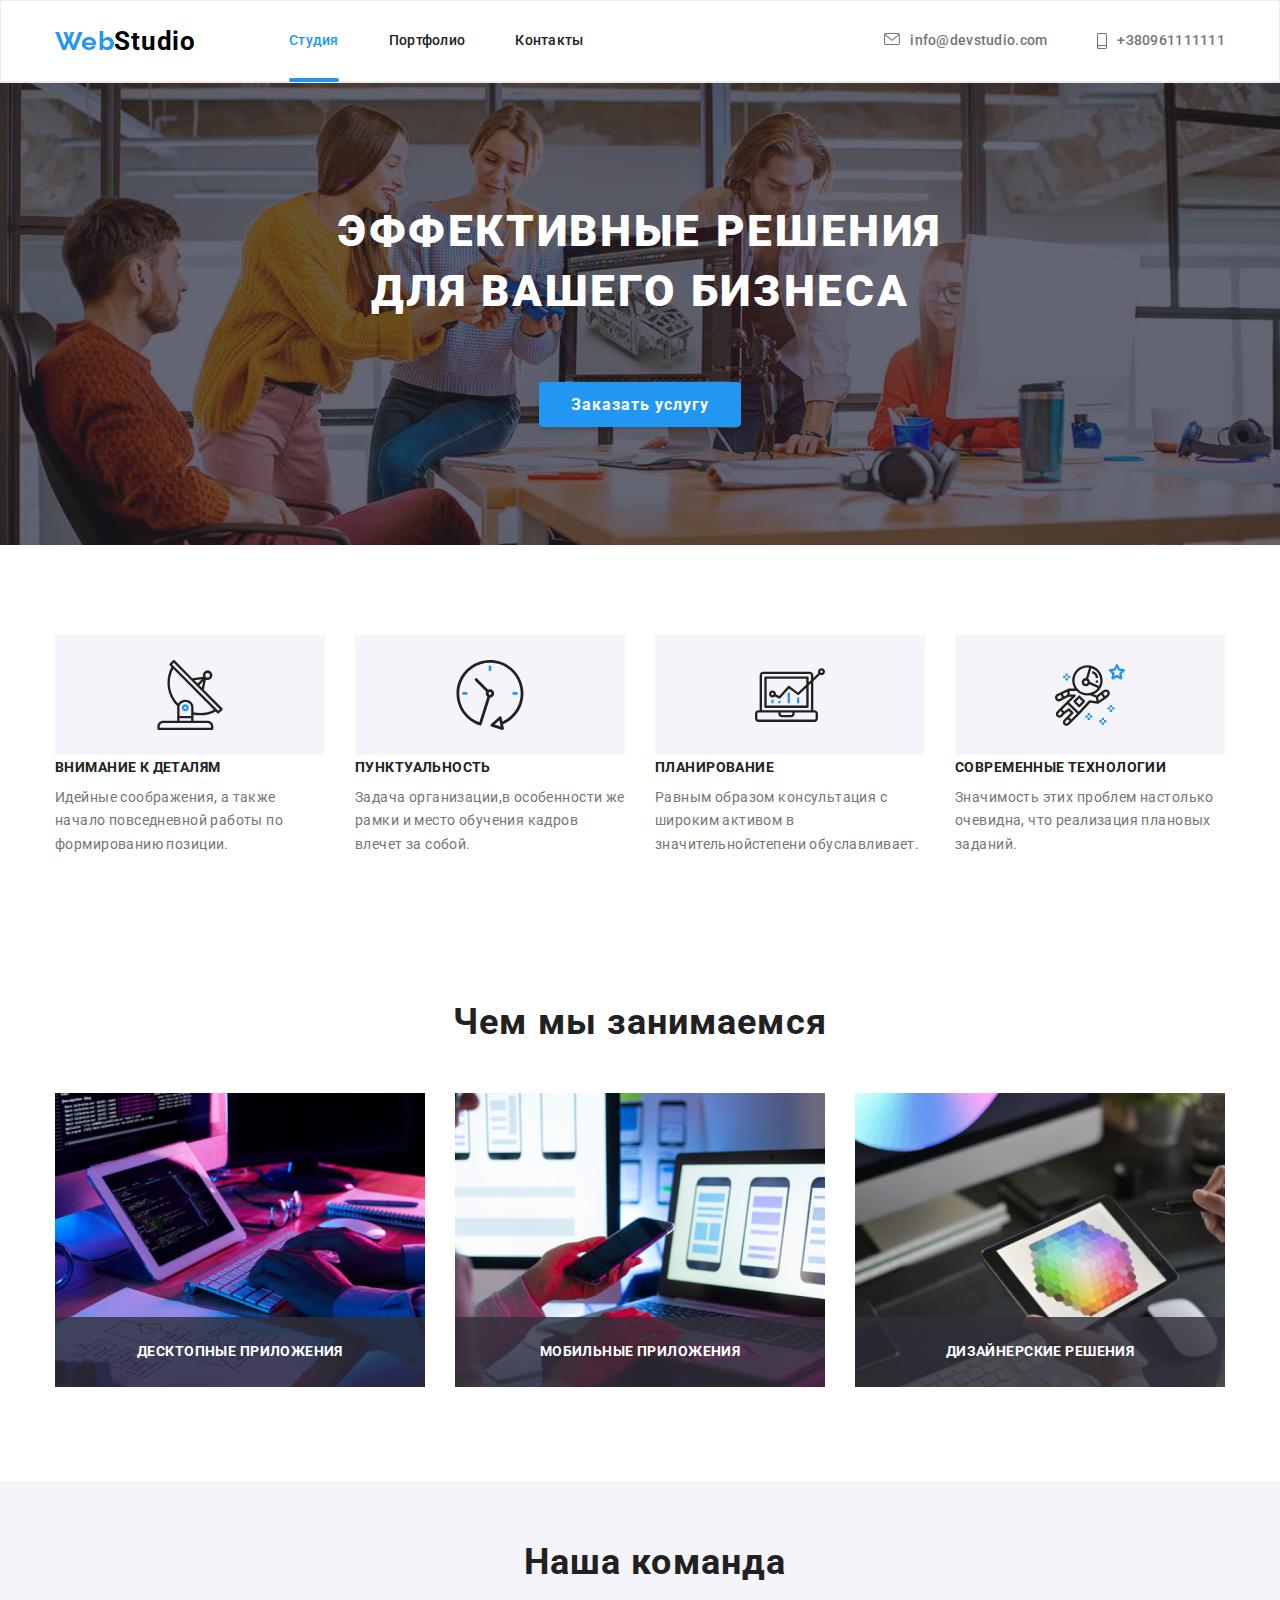
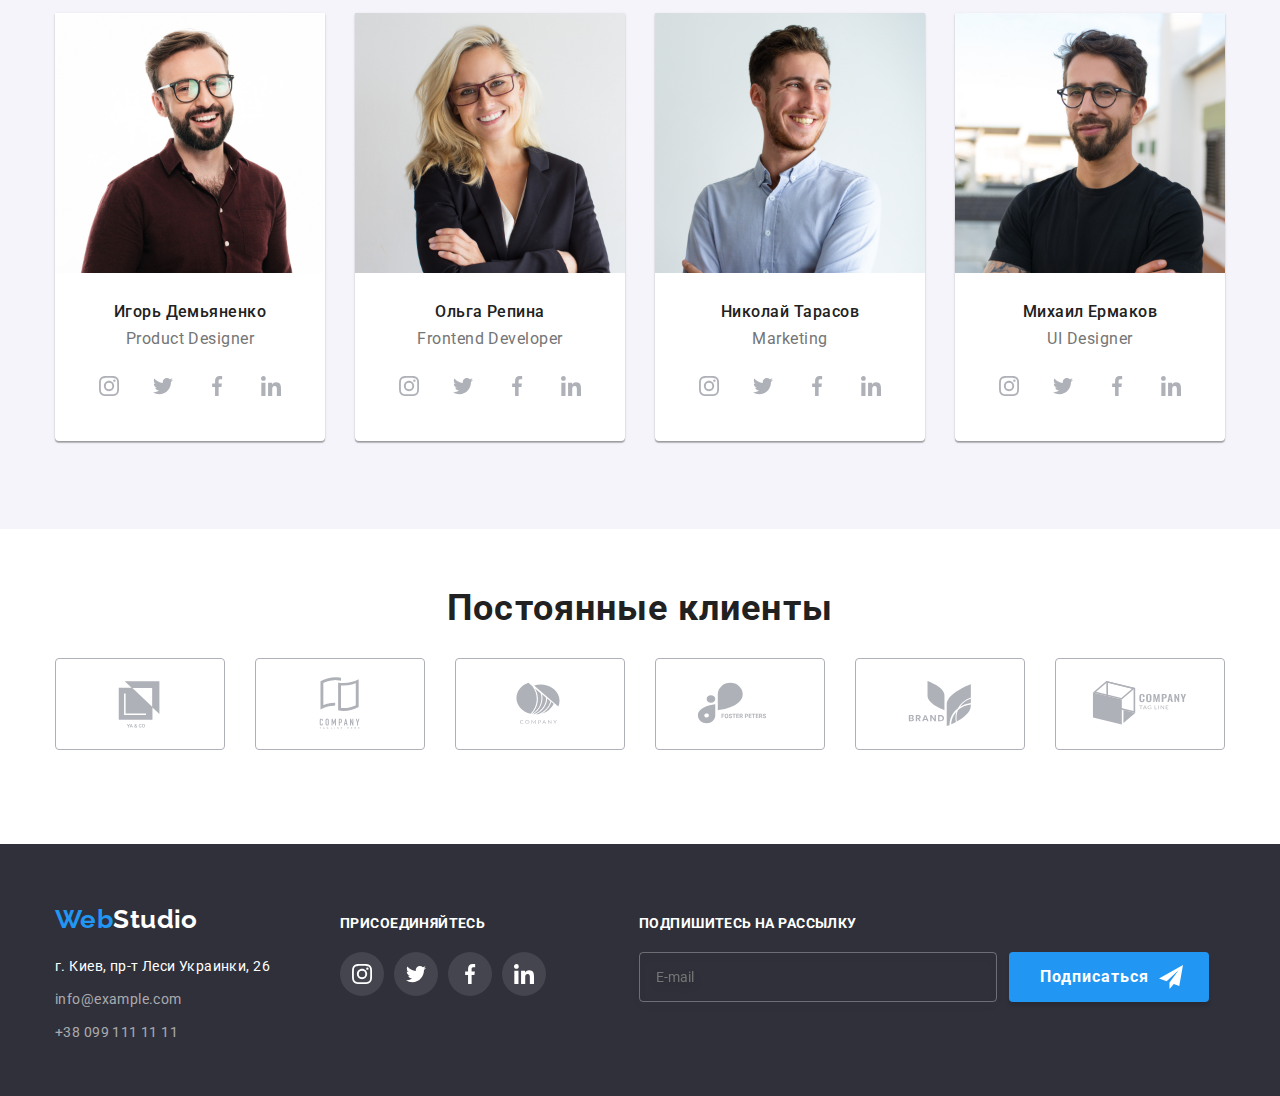
==== commit e2f62fe8: "." ====
--- a/index.html
+++ b/index.html
@@ -150,7 +150,7 @@
     </div>
          <div class="header__border">
     </div>
-</header>
+    </header>
 
 
 <!--Main-->
@@ -524,88 +524,98 @@
             </ul>
         </div>
     </section> 
-</main>
+    </main>
 
     
 <!--Footer-->
-<footer class="footer__section">
-    <div class="container footer__container">
-        <div class="footer__container--page">
-    <div class="footer__logo">
-    <a class="footer__links" href="/"> 
-         <span class="footer__active-page">Web</span><span class="footer__logo">Studio</span></a>
-
-             <address class="adress">
-            <ul class="adress__link">
-                <li class="footer__link"> 
-                    <a href="https://www.google.com/maps/place/%D0%B1%D1%83%D0%BB.+%D0%9B%D0%B5%D1%81%D0%B8+%D0%A3%D0%BA%D1%80%D0%B0%D0%B8%D0%BD%D0%BA%D0%B8,+26,+%D0%9A%D0%B8%D0%B5%D0%B2,+02000/data=!4m2!3m1!1s0x40d4cf0e033ecbe9:0x57a4dffefec77da0?sa=X&ved=2ahUKEwjD9ffA8qf0AhWWvYsKHVTTDPEQ8gF6BAgQEAE" class="footer-adress__link footer-adress__link--adress">
-                        г.Киев, бул. Леси Украинки, 26
-                    </a>
-                <li class="footer__link">
-                    <a href="mailto:info@devstudio.com" class="footer-adress__link">info@devstudio.com</a>
+<footer class="page-footer">
+      <div class="container page-footer--align">
+        <div class="page-footer__container">
+          <div class="address-box">
+            <a href="./index.html" class="address-box__link">
+              <span class="address-box__item">Web</span>Studio</a
+            >
+            <address>
+              <ul class="footer-address">
+                <li class="footer-address__item">
+                  <a
+                    href="https://goo.gl/maps/1nnUmnMPvjqET8Wr9"
+                    class="footer-address__link footer-address__link--address"
+                    >г. Киев, пр-т Леси Украинки, 26</a
+                  >
                 </li>
-                 <li class="footer__link">
-                    <a href="tel:+380961111111" class="footer-adress__link">+380961111111</a>
+                <li class="footer-address__item">
+                  <a
+                    href="mailto:info@example.com"
+                    class="footer-address__link footer-address__link--email"
+                    >info@example.com</a
+                  >
                 </li>
+                <li class="footer-address__item">
+                  <a
+                    href="tel:+380991111111"
+                    class="footer-address__link footer-address__link--tel"
+                    >+38 099 111 11 11</a
+                  >
+                </li>
+              </ul>
+            </address>
+          </div>
+          <div class="media-box">
+            <h3 class="media-box__title">присоединяйтесь</h3>
+            <ul class="media-box__list">
+              <li class="media-box__item">
+                <a href="#" aria-label="instagram" class="media-box__link">
+                  <svg class="media-box__icon" width="20" height="20">
+                    <use href="./images/icons2.svg#icon-instagram"></use>
+                  </svg>
+                </a>
+              </li>
+              <li class="media-box__item">
+                <a href="#" aria-label="twitter" class="media-box__link">
+                  <svg class="media-box__icon" width="20" height="20">
+                    <use href="./images/icons2.svg#icon-twitter"></use>
+                  </svg>
+                </a>
+              </li>
+              <li class="media-box__item">
+                <a href="#" aria-label="facebook" class="media-box__link">
+                  <svg class="media-box__icon" width="20" height="20">
+                    <use href="./images/icons2.svg#icon-facebook"></use>
+                  </svg>
+                </a>
+              </li>
+              <li class="media-box__item">
+                <a href="#" aria-label="linkedin" class="media-box__link">
+                  <svg class="media-box__icon" width="20" height="20">
+                    <use href="./images/icons2.svg#icon-linkedin"></use>
+                  </svg>
+                </a>
+              </li>
             </ul>
-        </address>
-    </div>
-        
-    <div class="mediabox">
-        <h3 class="mediabox__title">присоединяйтесь</h3>
-        <ul class="mediabox__icons">
-            <li class="mediabox__item">   
-            <a href="#" aria-label="Instagram" class="mediabox__link">
-                <svg class="mediabox__icon" width="20" height="20">
-                    <use href="./images/icons2.svg#icon-instagram"></use>
-                </svg>
-            </a>
-            </li>
-            <li class="mediabox__item">   
-            <a href="#" aria-label="Twitter" class="mediabox__link">
-                <svg class="mediabox__icon" width="20" height="20">
-                    <use href="./images/icons2.svg#icon-twitter"></use>
-                </svg>
-            </a>
-            </li>
-            <li class="mediabox__item">   
-            <a href="#" aria-label="Facebook" class="mediabox__link">
-                <svg class="mediabox__icon" width="20" height="20">
-                    <use href="./images/icons2.svg#icon-facebook"></use>
-                </svg>
-            </a>
-            </li>
-            <li class="mediabox__item">   
-            <a href="#" aria-label="linkedin" class="mediabox__link">
-                <svg class="mediabox__icon" width="20" height="20">
-                    <use href="./images/icons2.svg#icon-linkedin"></use>
-                </svg>
-            </a>
-            </li>
-        </ul>
-    </div>  
-    </div>
-    <form  class="footer-form">
-        <div class="footer-form__mail">
+          </div>
+        </div>
+        <form class="footer-form">
+          <div class="footer-form__container">
             <h3 class="footer-form__title">Подпишитесь на рассылку</h3>
             <label>
-                <input 
+              <input
                 type="email"
                 name="footer-email"
                 placeholder="E-mail"
                 class="footer-form__input"
-                >
+              />
             </label>
-        </div>
-        <button class="footer-form__button">
+          </div>
+          <button class="button footer-form--subscribe">
             Подписаться
             <svg width="24" height="24" class="footer-form__icon">
                 <use href="./images/icons.svg#icon-icon-send-1-1"></use>
             </svg>
-        </button>
-    </form>
-    </div> 
-</footer>
+          </button>
+        </form>
+      </div>
+    </footer>
 <script src="./JS/modal.js"></script>
 <script src="./JS/mobile-menu.js"></script>
 </body>
--- a/css/main.min.css
+++ b/css/main.min.css
@@ -1 +1 @@
-/*! modern-normalize v1.1.0 | MIT License | https://github.com/sindresorhus/modern-normalize */*,::before,::after{-webkit-box-sizing:border-box;box-sizing:border-box}html{line-height:1.15;-webkit-text-size-adjust:100%;-moz-tab-size:4;-o-tab-size:4;tab-size:4}body{margin:0;font-family:system-ui,-apple-system,"Segoe UI",Roboto,Helvetica,Arial,sans-serif,"Apple Color Emoji","Segoe UI Emoji"}hr{height:0;color:inherit}abbr[title]{-webkit-text-decoration:underline dotted;text-decoration:underline dotted}b,strong{font-weight:bolder}code,kbd,samp,pre{font-family:ui-monospace,SFMono-Regular,Consolas,"Liberation Mono",Menlo,monospace;font-size:1em}small{font-size:80%}sub,sup{font-size:75%;line-height:0;position:relative;vertical-align:baseline}sub{bottom:-0.25em}sup{top:-0.5em}table{text-indent:0;border-color:inherit}button,input,optgroup,select,textarea{font-family:inherit;font-size:100%;line-height:1.15;margin:0}button,select{text-transform:none}button,[type=button],[type=reset],[type=submit]{-webkit-appearance:button}::-moz-focus-inner{border-style:none;padding:0}:-moz-focusring{outline:1px dotted ButtonText}:-moz-ui-invalid{box-shadow:none}legend{padding:0}progress{vertical-align:baseline}::-webkit-inner-spin-button,::-webkit-outer-spin-button{height:auto}[type=search]{-webkit-appearance:textfield;outline-offset:-2px}::-webkit-search-decoration{-webkit-appearance:none}::-webkit-file-upload-button{-webkit-appearance:button;font:inherit}summary{display:list-item}html{-webkit-box-sizing:border-box;box-sizing:border-box}*,*::before,*::after{-webkit-box-sizing:inherit;box-sizing:inherit}h1,h2,h3,h4,h5,h6,p,ul{margin:0px;padding:0px}ul,li{list-style-type:none}a{text-decoration:none}address{font-style:normal}img{display:block;max-width:100%;height:auto}@media screen and (max-width: 768px){img{width:100%}}body{font-size:14px;font-family:"Roboto",sans-serif;letter-spacing:.03em;color:#757575;background-color:#fff;margin:0px}.container{width:100%;margin:0 auto;padding-left:15px;padding-right:15px}@media screen and (min-width: 480px){.container{width:480px}}@media screen and (min-width: 768px){.container{width:768px}}@media screen and (min-width: 1200px){.container{width:1200px}}.button{height:50px;width:200px;background-color:#2196f3;color:#fff;cursor:pointer;font-family:inherit;font-weight:700;font-size:16px;line-height:1.9px;letter-spacing:.06em;-webkit-box-shadow:0px 4px 4px rgba(0,0,0,.15);box-shadow:0px 4px 4px rgba(0,0,0,.15);border-color:transparent;border-radius:4px}.header__page{border:1px solid #ececec;position:relative}.nav{display:-webkit-box;display:-ms-flexbox;display:flex;-webkit-box-align:center;-ms-flex-align:center;align-items:center}.nav__logo-link{color:#000;font-weight:700;font-size:24px;line-height:1.16;letter-spacing:.03em}.nav__logo-link:hover,.nav__logo-link:focus{color:#2196f3}.nav__logo{color:#2196f3;font-family:Raleway;font-style:normal;font-weight:700;font-size:24px;line-height:1.16;letter-spacing:.03em}.nav__logo:hover,.nav__logo:focus{color:#2196f3}.nav__logo--studio{color:#2196f3;font-family:Raleway;font-style:normal;font-weight:700;font-size:24px;line-height:1.16;letter-spacing:.03em}.nav__logo--studio:hover,.nav__logo--studio:focus{color:#2196f3}.nav__list{display:none;margin-left:93px}@media screen and (min-width: 768px){.nav__list{display:-webkit-box;display:-ms-flexbox;display:flex}}.nav__item+.nav__item{margin-left:50px}.nav__item+.nav__item:hover,.nav__item+.nav__item:focus{color:#2196f3;fill:#2196f3}.nav__link{position:relative;display:block;padding-top:32px;padding-bottom:32px;color:#212121;font-weight:500;font-size:14px;line-height:1.1;letter-spacing:.02em;-webkit-transition:250ms,cubic-bezier(0.4, 0, 0.2, 1);transition:250ms,cubic-bezier(0.4, 0, 0.2, 1)}.nav__link:hover,.nav__link:focus{color:#2196f3;padding-top:32px;padding-bottom:32px}.nav__link.nav__current::after{content:"";width:100%;height:4px;position:absolute;left:0;bottom:-1px;background-color:currentColor;border-radius:2px}.nav__current{color:#2196f3}.nav__portfolio{display:-webkit-box;display:-ms-flexbox;display:flex;-webkit-box-align:center;-ms-flex-align:center;align-items:center}.header__border{border-bottom:1px solid #ececec}.header{margin-bottom:94px}.header-adress{display:none}@media screen and (min-width: 768px){.header-adress{display:-webkit-box;display:-ms-flexbox;display:flex;-webkit-box-orient:vertical;-webkit-box-direction:normal;-ms-flex-direction:column;flex-direction:column;margin-left:84px}.header-adress:nth-child(1){margin-bottom:10px}}.header-adress__item{margin-bottom:10px}.header-adress__item:nth-last-child(1){margin-bottom:0}.header-adress__item:hover,.header-adress__item:focus{color:#2196f3;fill:#2196f3}.header-adress__icon{display:-webkit-inline-box;display:-ms-inline-flexbox;display:inline-flex;fill:currentColor;-webkit-box-pack:center;-ms-flex-pack:center;justify-content:center;-webkit-box-align:center;-ms-flex-align:center;align-items:center;margin-right:10px}.haeder-adress__link{display:-webkit-box;display:-ms-flexbox;display:flex;color:#757575;font-weight:500;font-size:14px;line-height:1.1;letter-spacing:.02em;-webkit-transition:250ms cubic-bezier(0.4, 0, 0.2, 1);transition:250ms cubic-bezier(0.4, 0, 0.2, 1)}.haeder-adress__link:hover,.haeder-adress__link:focus{color:#2196f3}.hero{text-align:center;padding:118px 0;background-image:-webkit-gradient(linear, left top, right top, from(rgba(47, 48, 58, 0.4)), to(rgba(47, 48, 58, 0.4))),url(../images/background.jpg);background-image:linear-gradient(to right, rgba(47, 48, 58, 0.4), rgba(47, 48, 58, 0.4)),url(../images/background.jpg);background-color:#2f303a;background-repeat:no-repeat;background-position:center;background-size:cover;max-width:1600px}.hero__title{color:#fff;margin-top:0;margin-bottom:30px;font-weight:900;font-size:26px;line-height:1.61;letter-spacing:.06em;text-transform:uppercase}.backdrop{position:fixed;top:0;left:0;width:100%;height:100%;z-index:1;overflow-y:scroll;background-color:rgba(0,0,0,.2);-webkit-transition:opacity 250ms linear,visibility 250ms linear;transition:opacity 250ms linear,visibility 250ms linear}.backdrop.is-hidden{opacity:0;pointer-events:none;visibility:hidden}.backdrop.is-hidden .modal{-webkit-transform:translate(-50%, -50%) scale(0.9);transform:translate(-50%, -50%) scale(0.9)}.modal{position:absolute;top:50%;left:50%;width:calc(100% - 30px);height:609px;padding:40px;-webkit-transform:translate(-50%, -50%) scale(1);transform:translate(-50%, -50%) scale(1);-webkit-transition:-webkit-transform 250ms linear;transition:-webkit-transform 250ms linear;transition:transform 250ms linear;transition:transform 250ms linear, -webkit-transform 250ms linear;-webkit-box-shadow:0px 1px 3px rgba(0,0,0,.12),0px 1px 1px rgba(0,0,0,.14),0px 2px 1px rgba(0,0,0,.2);box-shadow:0px 1px 3px rgba(0,0,0,.12),0px 1px 1px rgba(0,0,0,.14),0px 2px 1px rgba(0,0,0,.2);border-radius:4px;padding:40px;background-color:#fff}.modal__open{position:absolute;top:8px;right:8px;width:30px;height:30px;padding:0;border-radius:50%;border:1px solid rgba(0,0,0,.1);background-color:#fff;cursor:pointer}.modal__open:hover .modal__icon,.modal__open:focus .modal__icon{fill:#2196f3}.modal__icon{-webkit-transition:fill 250ms cubic-bezier(0.4, 0, 0.2, 1);transition:fill 250ms cubic-bezier(0.4, 0, 0.2, 1);margin:0 9px}.modal__button{margin-left:auto;margin-right:auto;margin-top:30px;color:#fff;background-color:#2196f3;font-weight:500;font-size:16px;line-height:1.6;text-align:center;letter-spacing:.06em;cursor:pointer;-webkit-box-shadow:0px 4px 4px rgba(0,0,0,.15);box-shadow:0px 4px 4px rgba(0,0,0,.15);border-radius:4px;padding:10px 32px;border:0px}@media screen and (min-width: 768px){.modal__button{font-weight:700}}.modal__button:hover,.modal__button:focus{color:#fff;background-color:#2196f3}.modal__text{color:#212121;font-weight:700;font-size:20px;line-height:1.15;letter-spacing:.03em;margin:0 0 12px 0}.form{position:relative}.form__container{position:relative}.form__label{display:-webkit-box;display:-ms-flexbox;display:flex;color:#757575;font-weight:400;font-size:12px;line-height:1.15;letter-spacing:.01em}.form__input{width:100%;height:40px;padding:11px 42px;margin-bottom:10px;margin-top:4px;border:1px solid rgba(33,33,33,.2);border-radius:4px;font-weight:400;font-size:12px;line-height:1.16;letter-spacing:.01em}.form__input:focus~.form__icon{fill:#2196f3}.form__input:focus{border:1px solid #2196f3;outline:0}.form__icon:focus{color:#2196f3}.form__icon{position:absolute;top:0;left:14px;fill:var(--main-text-color)}.form__comment{width:100%;height:120px;padding:12px 16px;margin-top:4px;border:1px solid rgba(33,33,33,.2);border-radius:4px;resize:none;font-weight:400;font-size:12px;line-height:1.15;letter-spacing:.01em}.form__comment::-webkit-input-placeholder{color:rgba(117,117,117,.5)}.form__comment::-moz-placeholder{color:rgba(117,117,117,.5)}.form__comment:-ms-input-placeholder{color:rgba(117,117,117,.5)}.form__comment::-ms-input-placeholder{color:rgba(117,117,117,.5)}.form__comment::placeholder{color:rgba(117,117,117,.5)}.form__comment::-webkit-input-placeholder .form__comment:focus{border:1px solid #2196f3;outline:0}.form__comment::-moz-placeholder .form__comment:focus{border:1px solid #2196f3;outline:0}.form__comment:-ms-input-placeholder .form__comment:focus{border:1px solid #2196f3;outline:0}.form__comment::-ms-input-placeholder .form__comment:focus{border:1px solid #2196f3;outline:0}.form__comment::placeholder .form__comment:focus{border:1px solid #2196f3;outline:0}.form__comment::-webkit-input-placeholder .form__comment:not(:placeholder-shown){color:#212121}.form__comment::-moz-placeholder .form__comment:not(:placeholder-shown){color:#212121}.form__comment:-ms-input-placeholder .form__comment:not(:placeholder-shown){color:#212121}.form__comment::-ms-input-placeholder .form__comment:not(:placeholder-shown){color:#212121}.form__comment::placeholder .form__comment:not(:-moz-placeholder-shown){color:#212121}.form__comment::placeholder .form__comment:not(:-ms-input-placeholder){color:#212121}.form__comment::placeholder .form__comment:not(:placeholder-shown){color:#212121}.checkbox__label{display:-webkit-box;display:-ms-flexbox;display:flex;-webkit-box-pack:justify;-ms-flex-pack:justify;justify-content:space-between;-webkit-box-align:center;-ms-flex-align:center;align-items:center;font-weight:400;font-size:12px;line-height:1.16;margin-bottom:30px;margin-top:20px;cursor:pointer}.checkbox__label>.checkbox__visual-hidden{position:absolute;white-space:nowrap;width:1px;height:1px;overflow:hidden;border:0;padding:0;clip:rect(0 0 0 0);-webkit-clip-path:inset(50%);clip-path:inset(50%);margin:-1px}.checkbox__label>.checkbox__visual-hidden:checked+.checkbox__icon{background-color:#2196f3;border:transparent}.checkbox__icon{width:16px;height:15px;margin-right:8px;margin-bottom:4px;border-radius:2px;border:2px solid #212121}.checkbox__link{color:#2196f3;margin-left:4px;text-decoration:underline}.checkbox__button{-webkit-box-align:center;-ms-flex-align:center;align-items:center;height:50px;width:200px;background-color:#2196f3;color:#fff;cursor:pointer;text-align:center;font-family:inherit;font-weight:700;font-size:16px;line-height:1.9px;letter-spacing:.06em;-webkit-box-shadow:0px 4px 4px rgba(0,0,0,.15);box-shadow:0px 4px 4px rgba(0,0,0,.15);border-color:transparent;border-radius:4px}.benefits{-webkit-box-align:center;-ms-flex-align:center;align-items:center;margin-bottom:60px}.benefits__list{padding-top:60px;padding-bottom:60px}@media screen and (min-width: 768px){.benefits__list{display:-webkit-box;display:-ms-flexbox;display:flex;-ms-flex-wrap:wrap;flex-wrap:wrap}}.benefits__item{margin-top:30px}@media screen and (min-width: 768px){.benefits__item{width:calc((100% - 4 * 15px) / 2);margin-right:15px;margin-left:15px}}.benefits__title{color:#212121;font-style:normal;font-weight:700;font-size:14px;line-height:1.14;text-transform:uppercase;text-align:center}@media screen and (min-width: 768px){.benefits__title{text-align:left}}.benefits__signature{color:#757575;font-weight:400;font-size:14px;line-height:1.71;letter-spacing:.03em;text-align:left;margin-bottom:0;margin-top:14px}.benefits__icon{width:100%;background:#f5f4fa;display:block;margin-bottom:30px;padding:25px 100px}.services-text{position:absolute;bottom:0;left:0;width:370px;height:70px;display:-webkit-box;display:-ms-flexbox;display:flex;-webkit-box-align:center;-ms-flex-align:center;align-items:center;-webkit-box-pack:center;-ms-flex-pack:center;justify-content:center;color:#fff;background-color:rgba(47,48,58,.8);font-weight:700;font-size:14px;line-height:1.14;letter-spacing:.03em;text-transform:uppercase}.services{padding-top:94px;display:none}.services__title{color:#212121;font-weight:700;font-size:36px;line-height:1.1;text-align:center;letter-spacing:.03em;margin-bottom:50px;margin-top:94px}.services__list{display:-webkit-box;display:-ms-flexbox;display:flex;margin-bottom:94px;-webkit-box-pack:center;-ms-flex-pack:center;justify-content:center}.services__image{position:relative;display:-webkit-box;display:-ms-flexbox;display:flex;margin-right:30px}.services__image:nth-child(3){margin-right:0px}.team>.team__image{margin-right:30px;text-align:center}.team{margin-bottom:94px}.section-team{background-color:#f5f4fa}.team__title{color:#212121;font-weight:700;font-size:28px;line-height:1.17;text-align:center;letter-spacing:.03em;margin:0;padding-top:60px;padding-bottom:30px}@media screen and (min-width: 480px){.team__title{width:480px}}@media screen and (min-width: 768px){.team__title{width:768px}}.team__list{text-align:center;padding-bottom:60px}@media screen and (min-width: 768px){.team__list{display:-webkit-box;display:-ms-flexbox;display:flex;-ms-flex-wrap:wrap;flex-wrap:wrap;-webkit-box-pack:justify;-ms-flex-pack:justify;justify-content:space-between;padding-bottom:94px}}.team__image{-webkit-box-shadow:0px 1px 3px rgba(0,0,0,.12),0px 1px 1px rgba(0,0,0,.14),0px 2px 1px rgba(0,0,0,.2);box-shadow:0px 1px 3px rgba(0,0,0,.12),0px 1px 1px rgba(0,0,0,.14),0px 2px 1px rgba(0,0,0,.2);border-radius:0px 0px 4px 4px;background:#fff;margin-bottom:30px}@media screen and (min-width: 768px){.team__image{width:354px}}.team__profile{margin-bottom:30px}@media screen and (min-width: 768px){.team__profile{width:auto}}.team__subtitle{color:#212121;font-weight:500;font-size:16px;line-height:1.1;letter-spacing:.03em;margin-bottom:10px}.team__signature{color:#757575;font-weight:400;font-size:16px;line-height:1.1;letter-spacing:.03em;margin-bottom:30px}@media screen and (min-width: 768px){.team__signature{margin-bottom:16px}}.team__social{padding:0;display:-webkit-box;display:-ms-flexbox;display:flex;-webkit-box-pack:center;-ms-flex-pack:center;justify-content:center;padding-bottom:30px}@media screen and (min-width: 768px){.team__social{padding-bottom:24px}}.team-social__icon{display:-webkit-box;display:-ms-flexbox;display:flex;width:44px;height:44px;border:none;-webkit-box-align:center;-ms-flex-align:center;align-items:center;-webkit-box-pack:center;-ms-flex-pack:center;justify-content:center;margin-right:10px;border-radius:50%;background-color:#fff;-webkit-transition:250ms cubic-bezier(0.4, 0, 0.2, 1);transition:250ms cubic-bezier(0.4, 0, 0.2, 1)}.team-social__icon:nth-child(4){margin-right:0}.team-social__link{display:-webkit-box;display:-ms-flexbox;display:flex;width:100%;height:100%;-webkit-box-pack:center;-ms-flex-pack:center;justify-content:center;-webkit-box-align:center;-ms-flex-align:center;align-items:center;fill:#afb1b8;align-items:center;justify-content:center}.team-social__icon:hover,.team-social__icon:focus{background-color:#2196f3}.team-social__icon:hover:hover .icon,.team-social__icon:hover:focus .icon,.team-social__icon:focus:hover .icon,.team-social__icon:focus:focus .icon{fill:#fff}.clients__title{color:#212121;font-weight:700;font-size:28px;line-height:1.17;text-align:center;letter-spacing:.03em;padding-bottom:30px;padding-top:60px}.clients__list{display:-webkit-box;display:-ms-flexbox;display:flex;-ms-flex-wrap:wrap;flex-wrap:wrap;-ms-flex-pack:distribute;justify-content:space-around;padding-bottom:60px}.clients__item{border:1px solid #afb1b8;border-radius:4px;margin-right:15px;margin-bottom:30px;background-color:#fff;width:calc((100% - 4 * 15px) / 2);height:92px;border:1px solid #afb1b8;-webkit-box-sizing:border-box;box-sizing:border-box;border-radius:4px;-webkit-transition:250ms cubic-bezier(0.4, 0, 0.2, 1);transition:250ms cubic-bezier(0.4, 0, 0.2, 1)}.clients__item:hover,.clients__item:focus{border:1px solid #2196f3}@media screen and (min-width: 768px){.clients__item{width:calc((100% - 6 * 15px) / 3)}}@media screen and (max-width: 768px){.clients__item:nth-child(n+5){margin-bottom:0}}@media screen and (min-width: 768px)and (max-width: 1199px){.clients__item:nth-child(3n+3){margin-right:0}}@media screen and (min-width: 768px)and (max-width: 1199px){.clients__item:nth-last-child(-n+3){margin-bottom:0}}.clients__item:hover .clients__icon,.clients__item:focus .clients__icon{fill:#2196f3}.clients__link{display:-webkit-box;display:-ms-flexbox;display:flex;width:100%;height:100%;-webkit-box-pack:center;-ms-flex-pack:center;justify-content:center;-webkit-box-align:center;-ms-flex-align:center;align-items:center}.clients__icon{fill:#afb1b8;-webkit-transition:fill cubic-bezier(0.4, 0, 0.2, 1) cubic-bezier(0.4, 0, 0.2, 1);transition:fill cubic-bezier(0.4, 0, 0.2, 1) cubic-bezier(0.4, 0, 0.2, 1)}.filter{margin-bottom:40px;margin-top:60px}.filter__buttons{display:-webkit-box;display:-ms-flexbox;display:flex;-ms-flex-wrap:wrap;flex-wrap:wrap;-webkit-box-pack:start;-ms-flex-pack:start;justify-content:flex-start}.filter__button{color:#212121;background-color:#f5f4fa;font-weight:500;font-size:16px;line-height:1.6;text-align:center;letter-spacing:.03em;cursor:pointer;border-radius:4px;padding:6px 22px;border:0px;-webkit-transition:250ms cubic-bezier(0.4, 0, 0.2, 1);transition:250ms cubic-bezier(0.4, 0, 0.2, 1)}.filter__button:hover,.filter__button:focus{color:#fff;background-color:#2196f3;-webkit-box-shadow:0px 3px 1px rgba(0,0,0,.1),0px 1px 2px rgba(0,0,0,.08),0px 2px 2px rgba(0,0,0,.12);box-shadow:0px 3px 1px rgba(0,0,0,.1),0px 1px 2px rgba(0,0,0,.08),0px 2px 2px rgba(0,0,0,.12)}.filter__button-accent::after{content:" ";display:inline-block;width:100%;height:4px;position:absolute;left:0;bottom:-1px;background-color:currentColor;border-radius:2px}.filter__button-accent{color:#fff;background-color:#2196f3}.filter__list{margin-right:8px;margin-bottom:15px}.filter__list+.filter__list{background:#f5f4fa;border-radius:4px}.project{margin-bottom:60px}.project__item:hover .project__box::before,.project__item:focus .project__box::before{background-color:rgba(33,150,243,.9);-webkit-transform:translateY(0);transform:translateY(0)}.project__item:hover .project__text,.project__item:focus .project__text{-webkit-transform:translateY(0);transform:translateY(0)}.project__link{color:#212121;font-weight:700;font-size:18px;line-height:2;letter-spacing:.06em;width:370px;height:294px}.project__box{position:relative;overflow:hidden;background-color:rgba(33,150,243,.9)}.project__box::before{position:absolute;content:"";top:0;left:0;width:100%;height:100%;background-color:rgba(33,150,243,.9);-webkit-transform:translateY(100%);transform:translateY(100%);-webkit-transition:-webkit-transform 250ms cubic-bezier(0.4, 0, 0.2, 1);transition:-webkit-transform 250ms cubic-bezier(0.4, 0, 0.2, 1);transition:transform 250ms cubic-bezier(0.4, 0, 0.2, 1);transition:transform 250ms cubic-bezier(0.4, 0, 0.2, 1), -webkit-transform 250ms cubic-bezier(0.4, 0, 0.2, 1)}.project__im{display:block;max-width:100%;height:auto}.project__text{color:#fff;margin:0;padding:63px 24px;position:absolute;top:0;left:0;-webkit-transform:translateY(100%);transform:translateY(100%);-webkit-transition:-webkit-transform 250ms cubic-bezier(0.4, 0, 0.2, 1);transition:-webkit-transform 250ms cubic-bezier(0.4, 0, 0.2, 1);transition:transform 250ms cubic-bezier(0.4, 0, 0.2, 1);transition:transform 250ms cubic-bezier(0.4, 0, 0.2, 1), -webkit-transform 250ms cubic-bezier(0.4, 0, 0.2, 1);font-weight:400;font-size:18px;line-height:1.55}.project__item{margin-left:15px;margin-right:15px;background:#fff;border:1px solid #eee;-webkit-box-sizing:border-box;box-sizing:border-box;text-align:left;margin-bottom:30px;-webkit-transition:-webkit-box-shadow 250ms cubic-bezier(0.4, 0, 0.2, 1);transition:-webkit-box-shadow 250ms cubic-bezier(0.4, 0, 0.2, 1);transition:box-shadow 250ms cubic-bezier(0.4, 0, 0.2, 1);transition:box-shadow 250ms cubic-bezier(0.4, 0, 0.2, 1), -webkit-box-shadow 250ms cubic-bezier(0.4, 0, 0.2, 1)}.project__item:hover,.project__item:focus{-webkit-box-shadow:0px 1px 1px rgba(0,0,0,.12),0px 4px 4px rgba(0,0,0,.06),1px 4px 6px rgba(0,0,0,.16);box-shadow:0px 1px 1px rgba(0,0,0,.12),0px 4px 4px rgba(0,0,0,.06),1px 4px 6px rgba(0,0,0,.16)}.project__signature{color:#757575;font-weight:400;font-size:16px;line-height:1.8;letter-spacing:.03em;text-align:left;width:322px;height:30px;margin:4px 24px 20px 24px}.project__title{color:#212121;font-weight:700;font-size:18px;line-height:2;letter-spacing:.06em;margin:20px 24px 4px 24px}.footer__section{background-color:#2f303a;padding:60px 0}.footer__container{padding-left:15px;padding-right:15px;margin:0 auto}.footer__logo{text-align:center;margin-bottom:60px}@media screen and (min-width: 768px)and (max-width: 1200px){.footer__logo{margin-bottom:0}}.footer__active-page{color:#2196f3;font-family:Raleway;font-style:normal;font-weight:700;font-size:24px;line-height:1.16;letter-spacing:.03em}.footer__links{display:block;text-align:center;margin-bottom:20px;color:#fff;background-color:#2f303a;font-weight:700;font-size:24px;line-height:1.16;letter-spacing:.03em;margin-bottom:20px}.footer__links:hover,.footer__links:focus{color:#2196f3}@media screen and (min-width: 768px)and (max-width: 1200px){.footer__links{font-weight:400}}@media screen and (min-width: 768px)and (max-width: 1200px){.footer__container--page{display:-webkit-box;display:-ms-flexbox;display:flex;-ms-flex-pack:distribute;justify-content:space-around;margin-bottom:60px}}.adress{margin-bottom:60px}.adress__link{color:#fff;background-color:#2f303a;font-weight:400;font-size:14px;line-height:1.7;letter-spacing:.03em;-webkit-transition:250ms cubic-bezier(0.4, 0, 0.2, 1);transition:250ms cubic-bezier(0.4, 0, 0.2, 1)}.adress__link:hover,.adress__link:focus{color:#2196f3}.footer__link{margin-bottom:8px}.footer-adress__link{color:rgba(255,255,255,.6);background-color:#2f303a;font-weight:400;font-size:14px;line-height:1.71;letter-spacing:.03em}.footer-adress__link--adress{color:#fff}.footer-adress__link:hover,.footer-adress__link:focus{color:#2196f3}.footer-adress__link:nth-last-child(1n+2){margin-bottom:9px}.mediabox{margin-bottom:60px}@media screen and (min-width: 768px)and (max-width: 1200px){.mediabox{margin-bottom:0}}.mediabox__title{text-align:center;color:#fff;text-transform:uppercase;font-weight:700;font-size:14px;line-height:1.14;letter-spacing:.03em;margin-bottom:20px;padding:0}.mediabox__icons{display:-webkit-box;display:-ms-flexbox;display:flex;-webkit-box-pack:center;-ms-flex-pack:center;justify-content:center;padding:0}.mediabox__item{display:-webkit-box;display:-ms-flexbox;display:flex;-webkit-box-align:center;-ms-flex-align:center;align-items:center;-webkit-box-pack:center;-ms-flex-pack:center;justify-content:center;width:44px;height:44px;border:none;border-radius:50%;margin-right:10px;background-color:rgba(255,255,255,.1);-webkit-transition:250ms cubic-bezier(0.4, 0, 0.2, 1);transition:250ms cubic-bezier(0.4, 0, 0.2, 1)}.mediabox__item:hover,.mediabox__item:focus{background-color:#2196f3}.mediabox__item:nth-child(4){margin-right:0}.mediabox__link{display:-webkit-box;display:-ms-flexbox;display:flex;-webkit-box-pack:center;-ms-flex-pack:center;justify-content:center;-webkit-box-align:center;-ms-flex-align:center;align-items:center;width:100%;height:100%}.mediabox__icon{fill:#fff}.footer-form{display:-webkit-box;display:-ms-flexbox;display:flex;-webkit-box-pack:center;-ms-flex-pack:center;justify-content:center;-webkit-box-align:center;-ms-flex-align:center;align-items:center;-webkit-box-orient:vertical;-webkit-box-direction:normal;-ms-flex-direction:column;flex-direction:column}.footer-form__mail{display:-webkit-box;display:-ms-flexbox;display:flex;-webkit-box-orient:vertical;-webkit-box-direction:normal;-ms-flex-direction:column;flex-direction:column;margin-bottom:20px}@media screen and (max-width: 768px){.footer-form__mail{width:100%}}.footer-form__title{text-align:center;color:#fff;font-weight:700;font-size:14px;line-height:1.14;letter-spacing:.03em;text-transform:uppercase;margin-bottom:20px}.footer-form__input{width:100%;height:50px;padding-left:16px;margin-right:12px;background-color:inherit;color:#fff;border:1px solid rgba(255,255,255,.3);-webkit-filter:drop-shadow(0px 4px 4px rgba(0, 0, 0, 0.15));filter:drop-shadow(0px 4px 4px rgba(0, 0, 0, 0.15));border-radius:4px}@media screen and (min-width: 768px)and (max-width: 1200px){.footer-form__input{width:450px;height:50px}}.footer-form__button{display:-webkit-box;display:-ms-flexbox;display:flex;-webkit-box-align:center;-ms-flex-align:center;align-items:center;height:50px;width:200px;background-color:#2196f3;color:#fff;cursor:pointer;padding-left:29px;text-align:center;font-family:inherit;font-weight:700;font-size:16px;line-height:1.9px;letter-spacing:.06em;-webkit-box-shadow:0px 4px 4px rgba(0,0,0,.15);box-shadow:0px 4px 4px rgba(0,0,0,.15);border-color:transparent;border-radius:4px}.footer-form__icon{margin-left:10px}.menu-button{display:inline-block;margin:0 0 0 auto;padding:0;z-index:100;border:none;background-color:transparent}.menu-button.icon-menu{display:block}@media screen and (min-width: 768px){.menu-button{display:none}}.menu-button .icon-menu{display:none}.menu-button.is-open .icon-menu{display:block}.menu-button.is-open .icon-cross{display:none}.mob-menu{display:none;background-color:#fff;padding:20px;margin-left:auto;height:100vh;text-align:center;font-size:20px;z-index:99}@media screen and (max-width: 767px){.mob-menu{display:none;position:absolute;top:0;left:0;height:100vh;width:100vw}.mob-menu.is-open{display:block;position:fixed}}@media screen and (max-width: 767px)and (min-width: 768px){.mob-menu{display:-webkit-box;display:-ms-flexbox;display:flex}}.mob-menu-list{position:absolute;display:-webkit-box;display:-ms-flexbox;display:flex;-webkit-box-orient:vertical;-webkit-box-direction:normal;-ms-flex-direction:column;flex-direction:column;left:40px;top:48px}.mob-menu-list__item{display:-webkit-box;display:-ms-flexbox;display:flex}.mob-menu-list__item:not(:last-child){padding-bottom:32px}.mob-menu-list__link{color:#212121;font-weight:500;font-size:40px;line-height:1.17;text-align:center;letter-spacing:.02em}.mob-menu-list__link:hover,.mob-menu-list__link:focus{color:#2196f3;border-radius:2px}.contacts{position:absolute;display:-webkit-box;display:-ms-flexbox;display:flex;-webkit-box-orient:vertical;-webkit-box-direction:normal;-ms-flex-direction:column;flex-direction:column;top:306px;left:40px}.mob-connect__tel{display:-webkit-box;display:-ms-flexbox;display:flex;color:#2196f3;font-weight:500;font-size:34px;line-height:1.17;letter-spacing:.02em;margin-bottom:32px}.mob-connect__mail{display:-webkit-box;display:-ms-flexbox;display:flex;color:#757575;font-weight:500;font-size:24px;line-height:1.16;letter-spacing:.02em}.mob-social__link{color:#2196f3;font-weight:500;font-size:18px;line-height:1.22;letter-spacing:.02em}.mob-social{position:absolute;display:-webkit-box;display:-ms-flexbox;display:flex;bottom:48px;left:40px;-webkit-box-pack:justify;-ms-flex-pack:justify;justify-content:space-between}.mob-social__item:not(:last-child)::after{content:"";border:1px solid rgba(33,33,33,.2);margin-left:10px;margin-right:10px}/*# sourceMappingURL=main.min.css.map */+/*! modern-normalize v1.1.0 | MIT License | https://github.com/sindresorhus/modern-normalize */*,::before,::after{-webkit-box-sizing:border-box;box-sizing:border-box}html{line-height:1.15;-webkit-text-size-adjust:100%;-moz-tab-size:4;-o-tab-size:4;tab-size:4}body{margin:0;font-family:system-ui,-apple-system,"Segoe UI",Roboto,Helvetica,Arial,sans-serif,"Apple Color Emoji","Segoe UI Emoji"}hr{height:0;color:inherit}abbr[title]{-webkit-text-decoration:underline dotted;text-decoration:underline dotted}b,strong{font-weight:bolder}code,kbd,samp,pre{font-family:ui-monospace,SFMono-Regular,Consolas,"Liberation Mono",Menlo,monospace;font-size:1em}small{font-size:80%}sub,sup{font-size:75%;line-height:0;position:relative;vertical-align:baseline}sub{bottom:-0.25em}sup{top:-0.5em}table{text-indent:0;border-color:inherit}button,input,optgroup,select,textarea{font-family:inherit;font-size:100%;line-height:1.15;margin:0}button,select{text-transform:none}button,[type=button],[type=reset],[type=submit]{-webkit-appearance:button}::-moz-focus-inner{border-style:none;padding:0}:-moz-focusring{outline:1px dotted ButtonText}:-moz-ui-invalid{box-shadow:none}legend{padding:0}progress{vertical-align:baseline}::-webkit-inner-spin-button,::-webkit-outer-spin-button{height:auto}[type=search]{-webkit-appearance:textfield;outline-offset:-2px}::-webkit-search-decoration{-webkit-appearance:none}::-webkit-file-upload-button{-webkit-appearance:button;font:inherit}summary{display:list-item}html{-webkit-box-sizing:border-box;box-sizing:border-box}*,*::before,*::after{-webkit-box-sizing:inherit;box-sizing:inherit}h1,h2,h3,h4,h5,h6,p,ul{margin:0px;padding:0px}ul,li{list-style-type:none}a{text-decoration:none}address{font-style:normal}img{display:block;max-width:100%;height:auto}@media screen and (max-width: 768px){img{width:100%}}body{font-size:14px;font-family:"Roboto",sans-serif;letter-spacing:.03em;color:#757575;background-color:#fff;margin:0px}.container{width:100%;margin:0 auto;padding-left:15px;padding-right:15px}@media screen and (min-width: 480px){.container{width:480px}}@media screen and (min-width: 768px){.container{width:768px}}@media screen and (min-width: 1200px){.container{width:1200px}}.button{height:50px;width:200px;background-color:#2196f3;color:#fff;cursor:pointer;font-family:inherit;font-weight:700;font-size:16px;line-height:1.9px;letter-spacing:.06em;-webkit-box-shadow:0px 4px 4px rgba(0,0,0,.15);box-shadow:0px 4px 4px rgba(0,0,0,.15);border-color:transparent;border-radius:4px}.header__page{border:1px solid #ececec;position:relative}.nav{display:-webkit-box;display:-ms-flexbox;display:flex;-webkit-box-align:center;-ms-flex-align:center;align-items:center}.nav__logo-link{color:#000;font-weight:700;font-size:24px;line-height:1.16;letter-spacing:.03em}.nav__logo-link:hover,.nav__logo-link:focus{color:#2196f3}@media screen and (min-width: 1200px){.nav__logo-link{font-size:26px;line-height:1.1}}.nav__logo{color:#2196f3;font-family:Raleway;font-style:normal;font-weight:700;font-size:24px;line-height:1.16;letter-spacing:.03em}.nav__logo:hover,.nav__logo:focus{color:#2196f3}@media screen and (min-width: 1200px){.nav__logo{font-size:26px;line-height:1.1}}.nav__logo--studio{color:#2196f3;font-family:Raleway;font-style:normal;font-weight:700;font-size:24px;line-height:1.16;letter-spacing:.03em}.nav__logo--studio:hover,.nav__logo--studio:focus{color:#2196f3}@media screen and (min-width: 1200px){.nav__logo--studio{font-size:26px;line-height:1.1}}.nav__list{display:none;margin-left:93px}@media screen and (min-width: 768px){.nav__list{display:-webkit-box;display:-ms-flexbox;display:flex}}.nav__item+.nav__item{margin-left:50px}.nav__item+.nav__item:hover,.nav__item+.nav__item:focus{color:#2196f3;fill:#2196f3}.nav__link{position:relative;display:block;padding-top:32px;padding-bottom:32px;color:#212121;font-weight:500;font-size:14px;line-height:1.1;letter-spacing:.02em;-webkit-transition:250ms,cubic-bezier(0.4, 0, 0.2, 1);transition:250ms,cubic-bezier(0.4, 0, 0.2, 1)}.nav__link:hover,.nav__link:focus{color:#2196f3;padding-top:32px;padding-bottom:32px}.nav__link.nav__current::after{content:"";width:100%;height:4px;position:absolute;left:0;bottom:-1px;background-color:currentColor;border-radius:2px}.nav__current{color:#2196f3}.nav__portfolio{display:-webkit-box;display:-ms-flexbox;display:flex;-webkit-box-align:center;-ms-flex-align:center;align-items:center}.header__border{border-bottom:1px solid #ececec}.header{margin-bottom:94px}.header-adress{display:none}@media screen and (min-width: 768px)and (max-width: 1199px){.header-adress{display:-webkit-box;display:-ms-flexbox;display:flex;-webkit-box-orient:vertical;-webkit-box-direction:normal;-ms-flex-direction:column;flex-direction:column;margin-left:84px}.header-adress:nth-child(1){margin-bottom:10px}}@media screen and (min-width: 1200px){.header-adress{display:-webkit-box;display:-ms-flexbox;display:flex;margin-left:auto;border:none;-webkit-box-align:center;-ms-flex-align:center;align-items:center;margin-bottom:32px;margin-top:32px}}@media screen and (min-width: 1200px){.haeder-adress__link-phone{margin-left:50px}}.header-adress__item{margin-bottom:10px}.header-adress__item:nth-last-child(1){margin-bottom:0}.header-adress__item:hover,.header-adress__item:focus{color:#2196f3;fill:#2196f3}@media screen and (min-width: 1200px){.header-adress__item{margin-bottom:0}}.header-adress__icon{display:-webkit-inline-box;display:-ms-inline-flexbox;display:inline-flex;fill:currentColor;-webkit-box-pack:center;-ms-flex-pack:center;justify-content:center;-webkit-box-align:center;-ms-flex-align:center;align-items:center;margin-right:10px}.haeder-adress__link{display:-webkit-box;display:-ms-flexbox;display:flex;color:#757575;font-weight:500;font-size:14px;line-height:1.1;letter-spacing:.02em;-webkit-transition:250ms cubic-bezier(0.4, 0, 0.2, 1);transition:250ms cubic-bezier(0.4, 0, 0.2, 1)}.haeder-adress__link:hover,.haeder-adress__link:focus{color:#2196f3}.hero{text-align:center;padding:118px 0;background-image:-webkit-gradient(linear, left top, right top, from(rgba(47, 48, 58, 0.4)), to(rgba(47, 48, 58, 0.4))),url(../images/background.jpg);background-image:linear-gradient(to right, rgba(47, 48, 58, 0.4), rgba(47, 48, 58, 0.4)),url(../images/background.jpg);background-color:#2f303a;background-repeat:no-repeat;background-position:center;background-size:cover;max-width:1600px}.hero__title{color:#fff;margin-top:0;margin-bottom:30px;font-weight:900;font-size:26px;line-height:1.61;letter-spacing:.06em;text-transform:uppercase}@media screen and (min-width: 1200px){.hero__title{font-size:44px;line-height:1.37}}.backdrop{position:fixed;top:0;left:0;width:100%;height:100%;z-index:1;background-color:rgba(0,0,0,.2);-webkit-transition:opacity 250ms linear,visibility 250ms linear;transition:opacity 250ms linear,visibility 250ms linear}@media screen and (min-width: 1200px){.backdrop{visibility:visible}}.backdrop.is-hidden{opacity:0;pointer-events:none;visibility:hidden}.backdrop.is-hidden .modal{-webkit-transform:translate(-50%, -50%) scale(0.9);transform:translate(-50%, -50%) scale(0.9)}.modal{position:absolute;top:50%;left:50%;width:calc(100% - 30px);height:609px;padding:40px;-webkit-transform:translate(-50%, -50%) scale(1);transform:translate(-50%, -50%) scale(1);-webkit-transition:-webkit-transform 250ms linear;transition:-webkit-transform 250ms linear;transition:transform 250ms linear;transition:transform 250ms linear, -webkit-transform 250ms linear;-webkit-box-shadow:0px 1px 3px rgba(0,0,0,.12),0px 1px 1px rgba(0,0,0,.14),0px 2px 1px rgba(0,0,0,.2);box-shadow:0px 1px 3px rgba(0,0,0,.12),0px 1px 1px rgba(0,0,0,.14),0px 2px 1px rgba(0,0,0,.2);border-radius:4px;padding:40px;background-color:#fff}@media screen and (min-width: 768px)and (max-width: 1199px){.modal{height:609px;width:450px;margin-top:208px}}@media screen and (min-width: 1200px){.modal{width:528px;height:581px;padding:40px;margin-top:0}}.modal__open{position:absolute;top:8px;right:8px;width:30px;height:30px;padding:0;border-radius:50%;border:1px solid rgba(0,0,0,.1);background-color:#fff;cursor:pointer}.modal__open:hover .modal__icon,.modal__open:focus .modal__icon{fill:#2196f3}.modal__icon{-webkit-transition:fill 250ms cubic-bezier(0.4, 0, 0.2, 1);transition:fill 250ms cubic-bezier(0.4, 0, 0.2, 1);margin:0 9px}.modal__button{margin-left:auto;margin-right:auto;margin-top:30px;color:#fff;background-color:#2196f3;font-weight:500;font-size:16px;line-height:1.6;text-align:center;letter-spacing:.06em;cursor:pointer;-webkit-box-shadow:0px 4px 4px rgba(0,0,0,.15);box-shadow:0px 4px 4px rgba(0,0,0,.15);border-radius:4px;padding:10px 32px;border:0px}@media screen and (min-width: 768px){.modal__button{font-weight:700}}.modal__button:hover,.modal__button:focus{color:#fff;background-color:#2196f3}.modal__text{color:#212121;font-weight:700;font-size:20px;line-height:1.15;letter-spacing:.03em;margin:0 0 12px 0}.form{position:relative}.form__container{position:relative}.form__label{display:-webkit-box;display:-ms-flexbox;display:flex;color:#757575;font-weight:400;font-size:12px;line-height:1.15;letter-spacing:.01em}.form__input{width:100%;height:40px;padding:11px 42px;margin-bottom:10px;margin-top:4px;border:1px solid rgba(33,33,33,.2);border-radius:4px;font-weight:400;font-size:12px;line-height:1.16;letter-spacing:.01em}.form__input:focus~.form__icon{fill:#2196f3}.form__input:focus{border:1px solid #2196f3;outline:0}.form__icon:focus{color:#2196f3}.form__icon{position:absolute;top:0;left:14px;fill:var(--main-text-color)}.form__comment{width:100%;height:120px;padding:12px 16px;margin-top:4px;border:1px solid rgba(33,33,33,.2);border-radius:4px;resize:none;font-weight:400;font-size:12px;line-height:1.15;letter-spacing:.01em}.form__comment::-webkit-input-placeholder{color:rgba(117,117,117,.5)}.form__comment::-moz-placeholder{color:rgba(117,117,117,.5)}.form__comment:-ms-input-placeholder{color:rgba(117,117,117,.5)}.form__comment::-ms-input-placeholder{color:rgba(117,117,117,.5)}.form__comment::placeholder{color:rgba(117,117,117,.5)}.form__comment:focus{border:1px solid #2196f3;outline:0}.form__comment:not(:-moz-placeholder-shown){color:#212121}.form__comment:not(:-ms-input-placeholder){color:#212121}.form__comment:not(:placeholder-shown){color:#212121}.checkbox__label{display:-webkit-box;display:-ms-flexbox;display:flex;-webkit-box-pack:justify;-ms-flex-pack:justify;justify-content:space-between;-webkit-box-align:center;-ms-flex-align:center;align-items:center;font-weight:400;font-size:12px;line-height:1.16;margin-bottom:30px;margin-top:20px;cursor:pointer}@media screen and (min-width: 1200px){.checkbox__label{-webkit-box-pack:center;-ms-flex-pack:center;justify-content:center;color:#212121;font-size:14px;line-height:1.71}}.checkbox__label>.checkbox__visual-hidden{position:absolute;white-space:nowrap;width:1px;height:1px;overflow:hidden;border:0;padding:0;clip:rect(0 0 0 0);-webkit-clip-path:inset(50%);clip-path:inset(50%);margin:-1px}.checkbox__label>.checkbox__visual-hidden:checked+.checkbox__icon{background-color:#2196f3;border:transparent}.checkbox__icon{width:16px;height:15px;margin-right:8px;margin-bottom:4px;border-radius:2px;border:2px solid #212121}.checkbox__link{color:#2196f3;margin-left:4px;text-decoration:underline}@media screen and (min-width: 768px){.checkbox__link{margin-left:0}}.checkbox__button{-webkit-box-align:center;-ms-flex-align:center;align-items:center;height:50px;width:200px;background-color:#2196f3;color:#fff;cursor:pointer;text-align:center;font-family:inherit;font-weight:700;font-size:16px;line-height:1.9px;letter-spacing:.06em;-webkit-box-shadow:0px 4px 4px rgba(0,0,0,.15);box-shadow:0px 4px 4px rgba(0,0,0,.15);border-color:transparent;border-radius:4px}.benefits{-webkit-box-align:center;-ms-flex-align:center;align-items:center;margin-bottom:60px}@media screen and (min-width: 1200px){.benefits{margin-bottom:0}}.benefits__list{padding-top:60px;padding-bottom:60px}@media screen and (min-width: 768px)and (max-width: 1199px){.benefits__list{display:-webkit-box;display:-ms-flexbox;display:flex;-ms-flex-wrap:wrap;flex-wrap:wrap;padding-bottom:0}}@media screen and (min-width: 1200px){.benefits__list{display:-webkit-box;display:-ms-flexbox;display:flex;-webkit-box-pack:center;-ms-flex-pack:center;justify-content:center}}.benefits__item{margin-top:30px}@media screen and (min-width: 768px)and (max-width: 1199px){.benefits__item{width:calc((100% - 4 * 15px) / 2);margin-right:15px;margin-left:15px}}@media screen and (min-width: 1200px){.benefits__item{display:list-item;height:120px;margin-left:30px;background:#f5f4fa}.benefits__item:nth-child(1){margin-left:0px}}.benefits__title{color:#212121;font-style:normal;font-weight:700;font-size:14px;line-height:1.14;text-transform:uppercase;text-align:center}@media screen and (min-width: 768px){.benefits__title{text-align:left}}@media screen and (min-width: 1200px){.benefits__title{line-height:1.1;letter-spacing:.03em;margin-top:30px;margin-bottom:10px;text-align:left}}.benefits__signature{color:#757575;font-weight:400;font-size:14px;line-height:1.71;letter-spacing:.03em;text-align:left;margin-bottom:0;margin-top:14px}@media screen and (min-width: 1200px){.benefits__signature{width:270px;text-align:left;margin:0}}.benefits__icon{width:100%;background:#f5f4fa;display:block;margin-bottom:30px;padding:25px 100px}@media screen and (min-width: 1200px){.benefits__icon{margin:25px 100px 25px 100px;width:70px;height:70px;padding:0}}.services-text{position:absolute;bottom:0;left:0;width:370px;height:70px;display:-webkit-box;display:-ms-flexbox;display:flex;-webkit-box-align:center;-ms-flex-align:center;align-items:center;-webkit-box-pack:center;-ms-flex-pack:center;justify-content:center;color:#fff;background-color:rgba(47,48,58,.8);font-weight:700;font-size:14px;line-height:1.14;letter-spacing:.03em;text-transform:uppercase}.services{padding-top:94px}@media screen and (max-width: 1199px){.services{display:none}}.services__title{color:#212121;font-weight:700;font-size:36px;line-height:1.1;text-align:center;letter-spacing:.03em;margin-bottom:50px;margin-top:94px}.services__list{display:-webkit-box;display:-ms-flexbox;display:flex;margin-bottom:94px;-webkit-box-pack:center;-ms-flex-pack:center;justify-content:center}.services__image{position:relative;display:-webkit-box;display:-ms-flexbox;display:flex;margin-right:30px}.services__image:nth-child(3){margin-right:0px}.team>.team__image{margin-right:30px;text-align:center}.team{margin-bottom:94px;max-width:1600px}.section-team{background-color:#f5f4fa;max-width:1600px}@media screen and (min-width: 1200px){.section-team{height:648px;background-color:#f5f4fa}}.team__title{color:#212121;font-weight:700;font-size:28px;line-height:1.17;text-align:center;letter-spacing:.03em;margin:0;padding-top:60px;padding-bottom:30px}@media screen and (min-width: 480px){.team__title{width:480px}}@media screen and (min-width: 768px){.team__title{width:768px}}@media screen and (min-width: 1200px){.team__title{width:1200px;font-size:36px}}.team__list{text-align:center;padding-bottom:60px}@media screen and (min-width: 768px)and (max-width: 1199px){.team__list{display:-webkit-box;display:-ms-flexbox;display:flex;-ms-flex-wrap:wrap;flex-wrap:wrap;-webkit-box-pack:justify;-ms-flex-pack:justify;justify-content:space-between;padding-bottom:64px}}@media screen and (min-width: 1200px){.team__list{display:-webkit-box;display:-ms-flexbox;display:flex;width:1170px;height:368px;text-align:center}}.team__image{-webkit-box-shadow:0px 1px 3px rgba(0,0,0,.12),0px 1px 1px rgba(0,0,0,.14),0px 2px 1px rgba(0,0,0,.2);box-shadow:0px 1px 3px rgba(0,0,0,.12),0px 1px 1px rgba(0,0,0,.14),0px 2px 1px rgba(0,0,0,.2);border-radius:0px 0px 4px 4px;background:#fff;margin-bottom:30px}@media screen and (min-width: 768px)and (max-width: 1199px){.team__image{width:354px}}@media screen and (min-width: 1200px){.team__image{width:270px;height:428px}.team__image:not(:last-child){margin-right:30px}}.team__profile{margin-bottom:30px}@media screen and (min-width: 768px){.team__profile{width:auto}}.team__subtitle{color:#212121;font-weight:500;font-size:16px;line-height:1.1;letter-spacing:.03em;margin-bottom:10px}.team__signature{color:#757575;font-weight:400;font-size:16px;line-height:1.1;letter-spacing:.03em;margin-bottom:30px}@media screen and (min-width: 768px){.team__signature{margin-bottom:16px}}.team__social{padding:0;display:-webkit-box;display:-ms-flexbox;display:flex;-webkit-box-pack:center;-ms-flex-pack:center;justify-content:center;padding-bottom:30px}@media screen and (min-width: 768px){.team__social{padding-bottom:24px}}.team-social__icon{display:-webkit-box;display:-ms-flexbox;display:flex;width:44px;height:44px;border:none;-webkit-box-align:center;-ms-flex-align:center;align-items:center;-webkit-box-pack:center;-ms-flex-pack:center;justify-content:center;margin-right:10px;border-radius:50%;background-color:#fff;-webkit-transition:250ms cubic-bezier(0.4, 0, 0.2, 1);transition:250ms cubic-bezier(0.4, 0, 0.2, 1)}.team-social__icon:nth-child(4){margin-right:0}.team-social__link{display:-webkit-box;display:-ms-flexbox;display:flex;width:100%;height:100%;-webkit-box-pack:center;-ms-flex-pack:center;justify-content:center;-webkit-box-align:center;-ms-flex-align:center;align-items:center;fill:#afb1b8;align-items:center;justify-content:center}.team-social__icon:hover,.team-social__icon:focus{background-color:#2196f3}.team-social__icon:hover:hover .icon,.team-social__icon:hover:focus .icon,.team-social__icon:focus:hover .icon,.team-social__icon:focus:focus .icon{fill:#fff}.clients__title{color:#212121;font-weight:700;font-size:28px;line-height:1.17;text-align:center;letter-spacing:.03em;padding-bottom:30px;padding-top:60px}@media screen and (min-width: 1200px){.clients__title{font-size:36px;line-height:1.1}}@media screen and (max-width: 1199px){.clients__list{display:-webkit-box;display:-ms-flexbox;display:flex;-ms-flex-wrap:wrap;flex-wrap:wrap;-ms-flex-pack:distribute;justify-content:space-around;padding-bottom:60px}}@media screen and (min-width: 1200px){.clients__list{display:-webkit-inline-box;display:-ms-inline-flexbox;display:inline-flex;-webkit-box-pack:center;-ms-flex-pack:center;justify-content:center;margin-bottom:94px}}.clients__list:hover,.clients__list:focus{fill:#2196f3}.clients__item{border:1px solid #afb1b8;border-radius:4px;margin-right:15px;margin-bottom:30px;background-color:#fff;width:calc((100% - 4 * 15px) / 2);height:92px;border:1px solid #afb1b8;-webkit-box-sizing:border-box;box-sizing:border-box;border-radius:4px;-webkit-transition:250ms cubic-bezier(0.4, 0, 0.2, 1);transition:250ms cubic-bezier(0.4, 0, 0.2, 1)}.clients__item:hover,.clients__item:focus{border:1px solid #2196f3}@media screen and (min-width: 768px)and (max-width: 1199px){.clients__item{width:calc((100% - 6 * 15px) / 3)}}@media screen and (max-width: 768px)and (max-width: 1199px){.clients__item:nth-child(n+5){margin-bottom:0}}@media screen and (min-width: 768px)and (max-width: 1199px){.clients__item:nth-child(3n+3){margin-right:0}}@media screen and (min-width: 768px)and (max-width: 1199px){.clients__item:nth-last-child(-n+3){margin-bottom:0}}@media screen and (min-width: 1200px){.clients__item{width:170px;height:92px;margin-bottom:0;margin-right:30px}.clients__item:last-child{margin-right:0}}.clients__link{display:-webkit-box;display:-ms-flexbox;display:flex;width:100%;height:100%;-webkit-box-pack:center;-ms-flex-pack:center;justify-content:center;-webkit-box-align:center;-ms-flex-align:center;align-items:center}.clients__icon{fill:#afb1b8;-webkit-transition:fill cubic-bezier(0.4, 0, 0.2, 1) cubic-bezier(0.4, 0, 0.2, 1);transition:fill cubic-bezier(0.4, 0, 0.2, 1) cubic-bezier(0.4, 0, 0.2, 1)}.clients__item:hover .clients__icon,.clients__item:focus .clients__icon{fill:#2196f3}.filter{margin-bottom:40px;margin-top:60px}@media screen and (min-width: 768px){.filter{display:-webkit-box;display:-ms-flexbox;display:flex;-webkit-box-pack:center;-ms-flex-pack:center;justify-content:center;margin-bottom:30px}}.filter__buttons{display:-webkit-box;display:-ms-flexbox;display:flex;-ms-flex-wrap:wrap;flex-wrap:wrap;-webkit-box-pack:start;-ms-flex-pack:start;justify-content:flex-start;border:none}@media screen and (min-width: 1200px){.filter__buttons{-webkit-box-pack:center;-ms-flex-pack:center;justify-content:center}}.filter__button{color:#212121;background-color:#f5f4fa;font-weight:500;font-size:16px;line-height:1.6;text-align:center;letter-spacing:.03em;cursor:pointer;border-radius:4px;padding:6px 22px;border:0px;-webkit-transition:250ms cubic-bezier(0.4, 0, 0.2, 1);transition:250ms cubic-bezier(0.4, 0, 0.2, 1)}.filter__button:hover,.filter__button:focus{color:#fff;background-color:#2196f3;-webkit-box-shadow:0px 3px 1px rgba(0,0,0,.1),0px 1px 2px rgba(0,0,0,.08),0px 2px 2px rgba(0,0,0,.12);box-shadow:0px 3px 1px rgba(0,0,0,.1),0px 1px 2px rgba(0,0,0,.08),0px 2px 2px rgba(0,0,0,.12)}.filter__button-accent{color:#fff;background-color:#2196f3}.filter__list{margin-right:8px;margin-bottom:15px}@media screen and (min-width: 768px){.filter__list{margin-bottom:0px}}.filter__list+.filter__list{background:#f5f4fa;border-radius:4px}.project{margin-bottom:60px}@media screen and (min-width: 768px){.project{display:-webkit-box;display:-ms-flexbox;display:flex;-ms-flex-wrap:wrap;flex-wrap:wrap;width:inherit}}@media screen and (min-width: 1200px){.project{display:-webkit-box;display:-ms-flexbox;display:flex;-ms-flex-wrap:wrap;flex-wrap:wrap;margin-bottom:94px;-webkit-box-pack:center;-ms-flex-pack:center;justify-content:center}}.project__item:hover .project__box::before,.project__item:focus .project__box::before{background-color:rgba(33,150,243,.9);-webkit-transform:translateY(0);transform:translateY(0)}.project__item:hover .project__text,.project__item:focus .project__text{-webkit-transform:translateY(0);transform:translateY(0)}.project__link{color:#212121;font-weight:700;font-size:18px;line-height:2;letter-spacing:.06em;width:370px;height:294px}.project__box{position:relative;overflow:hidden;background-color:rgba(33,150,243,.9)}.project__box::before{position:absolute;content:"";top:0;left:0;width:100%;height:100%;background-color:rgba(33,150,243,.9);-webkit-transform:translateY(100%);transform:translateY(100%);-webkit-transition:-webkit-transform 250ms cubic-bezier(0.4, 0, 0.2, 1);transition:-webkit-transform 250ms cubic-bezier(0.4, 0, 0.2, 1);transition:transform 250ms cubic-bezier(0.4, 0, 0.2, 1);transition:transform 250ms cubic-bezier(0.4, 0, 0.2, 1), -webkit-transform 250ms cubic-bezier(0.4, 0, 0.2, 1)}.project__im{display:block;max-width:100%;height:auto}.project__text{color:#fff;margin:0;padding:63px 24px;position:absolute;top:0;left:0;-webkit-transform:translateY(100%);transform:translateY(100%);-webkit-transition:-webkit-transform 250ms cubic-bezier(0.4, 0, 0.2, 1);transition:-webkit-transform 250ms cubic-bezier(0.4, 0, 0.2, 1);transition:transform 250ms cubic-bezier(0.4, 0, 0.2, 1);transition:transform 250ms cubic-bezier(0.4, 0, 0.2, 1), -webkit-transform 250ms cubic-bezier(0.4, 0, 0.2, 1);font-weight:400;font-size:18px;line-height:1.55}.project__item{margin-left:15px;margin-right:15px;background:#fff;border:1px solid #eee;-webkit-box-sizing:border-box;box-sizing:border-box;text-align:left;margin-bottom:60px;-webkit-transition:-webkit-box-shadow 250ms cubic-bezier(0.4, 0, 0.2, 1);transition:-webkit-box-shadow 250ms cubic-bezier(0.4, 0, 0.2, 1);transition:box-shadow 250ms cubic-bezier(0.4, 0, 0.2, 1);transition:box-shadow 250ms cubic-bezier(0.4, 0, 0.2, 1), -webkit-box-shadow 250ms cubic-bezier(0.4, 0, 0.2, 1)}.project__item:hover,.project__item:focus{-webkit-box-shadow:0px 1px 1px rgba(0,0,0,.12),0px 4px 4px rgba(0,0,0,.06),1px 4px 6px rgba(0,0,0,.16);box-shadow:0px 1px 1px rgba(0,0,0,.12),0px 4px 4px rgba(0,0,0,.06),1px 4px 6px rgba(0,0,0,.16)}.project__item:not(:last-child){margin-bottom:30px}@media screen and (min-width: 768px)and (max-width: 1199px){.project__item:nth-child(-n+2){height:440px}}@media screen and (min-width: 768px)and (max-width: 1199px){.project__item{width:354px;height:404px;margin-right:0px}}@media screen and (min-width: 1200px){.project__item{width:370px;height:404px;margin-left:0}}.project__signature{color:#757575;font-weight:400;font-size:16px;line-height:1.8;letter-spacing:.03em;text-align:left;width:322px;height:30px;margin:4px 24px 20px 24px}.project__title{color:#212121;font-weight:700;font-size:18px;line-height:2;letter-spacing:.06em;margin:20px 24px 4px 24px}.page-footer{background-color:#2f303a;padding:60px 0}@media screen and (min-width: 1200px){.page-footer{height:252px}}@media screen and (min-width: 1200px){.page-footer--align{display:-webkit-box;display:-ms-flexbox;display:flex;-webkit-box-align:baseline;-ms-flex-align:baseline;align-items:baseline}}@media screen and (min-width: 768px){.page-footer__container{display:-webkit-box;display:-ms-flexbox;display:flex;-ms-flex-pack:distribute;justify-content:space-around;margin-bottom:60px}}@media screen and (min-width: 1200px){.page-footer__container{-webkit-box-pack:center;-ms-flex-pack:center;justify-content:center;-webkit-box-align:baseline;-ms-flex-align:baseline;align-items:baseline;margin-bottom:0}}.adress{margin-bottom:60px}.adress__link{color:#fff;background-color:#2f303a;font-weight:400;font-size:14px;line-height:1.7;letter-spacing:.03em;-webkit-transition:250ms cubic-bezier(0.4, 0, 0.2, 1);transition:250ms cubic-bezier(0.4, 0, 0.2, 1)}.adress__link:hover,.adress__link:focus{color:#2196f3}.footer__link{margin-bottom:8px}.footer-adress__link{color:rgba(255,255,255,.6);background-color:#2f303a;font-weight:400;font-size:14px;line-height:1.71;letter-spacing:.03em}.footer-adress__link--adress{color:#fff}.footer-adress__link:hover,.footer-adress__link:focus{color:#2196f3}.footer-adress__link:nth-last-child(1n+2){margin-bottom:9px}@media screen and (max-width: 767px){.media-box{margin-bottom:60px}}@media screen and (min-width: 1200px){.media-box{display:-webkit-box;display:-ms-flexbox;display:flex;width:206px;height:80px;-webkit-box-orient:vertical;-webkit-box-direction:normal;-ms-flex-direction:column;flex-direction:column;margin-right:93px}}.media-box__title{text-transform:uppercase;margin-bottom:20px;margin-top:0;padding:0;font-weight:700;font-size:14px;line-height:1.14;letter-spacing:.03em;color:#fff}@media screen and (max-width: 767px){.media-box__title{text-align:center}}.media-box__list{list-style:none;padding:0;margin:0;display:-webkit-box;display:-ms-flexbox;display:flex;-webkit-box-pack:center;-ms-flex-pack:center;justify-content:center}.media-box__item{display:-webkit-box;display:-ms-flexbox;display:flex;-webkit-box-align:center;-ms-flex-align:center;align-items:center;-webkit-box-pack:center;-ms-flex-pack:center;justify-content:center;width:44px;height:44px;border:none;border-radius:50%;background-color:rgba(255,255,255,.1);margin-right:10px;-webkit-transition:background-color 250ms cubic-bezier(0.4, 0, 0.2, 1);transition:background-color 250ms cubic-bezier(0.4, 0, 0.2, 1)}.media-box__item:hover,.media-box__item:focus{background-color:#2196f3}.media-box__item:nth-child(4){margin-right:0}.media-box__link{display:-webkit-box;display:-ms-flexbox;display:flex;-webkit-box-pack:center;-ms-flex-pack:center;justify-content:center;-webkit-box-align:center;-ms-flex-align:center;align-items:center;width:100%;height:100%}.media-box__icon{fill:#fff}.footer-form{display:-webkit-box;display:-ms-flexbox;display:flex;-webkit-box-pack:center;-ms-flex-pack:center;justify-content:center;-webkit-box-align:center;-ms-flex-align:center;align-items:center;-webkit-box-orient:vertical;-webkit-box-direction:normal;-ms-flex-direction:column;flex-direction:column}@media screen and (min-width: 1200px){.footer-form{-webkit-box-align:end;-ms-flex-align:end;align-items:flex-end;-webkit-box-orient:horizontal;-webkit-box-direction:normal;-ms-flex-direction:row;flex-direction:row}}@media screen and (max-width: 767px){.footer-form__container{width:100%}}@media screen and (max-width: 1199px){.footer-form__container{margin-bottom:20px}}.media-box__title,.footer-form__title{text-transform:uppercase;margin-bottom:20px;margin-top:0;padding:0;font-weight:700;font-size:14px;line-height:1.14;letter-spacing:.03em;color:#fff}@media screen and (max-width: 1199px){.media-box__title,.footer-form__title{text-align:center}}.footer-form__input{width:450px;height:50px;border:1px solid rgba(255,255,255,.3);-webkit-filter:drop-shadow(0px 4px 4px rgba(0, 0, 0, 0.15));filter:drop-shadow(0px 4px 4px rgba(0, 0, 0, 0.15));border-radius:4px;padding-left:16px;margin-right:12px;background-color:inherit;color:#fff}@media screen and (max-width: 767px){.footer-form__input{width:100%}}@media screen and (min-width: 1200px){.footer-form__input{width:358px}}.footer-form--subscribe{display:-webkit-box;display:-ms-flexbox;display:flex;-webkit-box-align:center;-ms-flex-align:center;align-items:center;padding-left:29px}.footer-form__icon{margin-left:10px}@media screen and (max-width: 767px){.address-box{margin-bottom:60px;text-align:center}}@media screen and (min-width: 1200px){.address-box{margin-right:70px}}.address-box__link{display:block;color:#fff;font-family:Raleway,sans-serif;text-decoration:none;font-weight:700;font-size:24px;line-height:1.16;margin-bottom:20px}.address-box__link:hover,.address-box__link:focus{color:#2196f3}@media screen and (min-width: 768px)and (max-width: 1199px){.address-box__link{display:-webkit-box;display:-ms-flexbox;display:flex;-webkit-box-pack:center;-ms-flex-pack:center;justify-content:center;font-size:26px;line-height:1.19}}@media screen and (min-width: 1200px){.address-box__link{font-size:26px;line-height:1.19}}.address-box__item{color:#2196f3;font-family:Raleway,sans-serif}.footer-address{list-style:none;padding:0;margin:0}@media screen and (min-width: 768px)and (max-width: 1199px){.footer-address{display:-webkit-box;display:-ms-flexbox;display:flex;-webkit-box-orient:vertical;-webkit-box-direction:normal;-ms-flex-direction:column;flex-direction:column;-webkit-box-align:center;-ms-flex-align:center;align-items:center}}.footer-address__item{margin-bottom:8px}.footer-address__item:last-child{margin-bottom:0}@media screen and (min-width: 1200px){.footer-address__item{margin-bottom:9px}}.footer-address__link{text-decoration:none;-webkit-transition:color 250ms cubic-bezier(0.4, 0, 0.2, 1);transition:color 250ms cubic-bezier(0.4, 0, 0.2, 1)}.footer-address__link:hover,.footer-address__link:focus{color:#2196f3}.footer-address__link--address{color:#fff;font-weight:400;font-size:14px;font-style:normal;line-height:1.71}.footer-address__link--email,.footer-address__link--tel{color:rgba(255,255,255,.6);font-style:normal;font-weight:400;font-size:14px;line-height:1.71}.menu-button{display:inline-block;margin:0 0 0 auto;padding:0;z-index:100;border:none;background-color:transparent}.menu-button.icon-menu{display:block}@media screen and (min-width: 768px){.menu-button{display:none}}.menu-button .icon-menu{display:none}.menu-button.is-open .icon-menu{display:block}.menu-button.is-open .icon-cross{display:none}.mob-menu{display:none;background-color:#fff;padding:20px;margin-left:auto;height:100vh;text-align:center;font-size:20px;z-index:99}@media screen and (max-width: 767px){.mob-menu{display:none;position:absolute;top:0;left:0;height:100vh;width:100vw}.mob-menu.is-open{display:block;position:fixed}}@media screen and (max-width: 767px)and (min-width: 768px){.mob-menu{display:-webkit-box;display:-ms-flexbox;display:flex}}.mob-menu-list{position:absolute;display:-webkit-box;display:-ms-flexbox;display:flex;-webkit-box-orient:vertical;-webkit-box-direction:normal;-ms-flex-direction:column;flex-direction:column;left:40px;top:48px}.mob-menu-list__item{display:-webkit-box;display:-ms-flexbox;display:flex}.mob-menu-list__item:not(:last-child){padding-bottom:32px}.mob-menu-list__link{color:#212121;font-weight:500;font-size:40px;line-height:1.17;text-align:center;letter-spacing:.02em}.mob-menu-list__link:hover,.mob-menu-list__link:focus{color:#2196f3;border-radius:2px}.contacts{position:absolute;display:-webkit-box;display:-ms-flexbox;display:flex;-webkit-box-orient:vertical;-webkit-box-direction:normal;-ms-flex-direction:column;flex-direction:column;top:302px;left:40px}.mob-connect__tel{display:-webkit-box;display:-ms-flexbox;display:flex;color:#2196f3;font-weight:500;font-size:34px;line-height:1.17;letter-spacing:.02em;margin-bottom:32px}.mob-connect__mail{display:-webkit-box;display:-ms-flexbox;display:flex;color:#757575;font-weight:500;font-size:24px;line-height:1.16;letter-spacing:.02em}.mob-social__link{color:#2196f3;font-weight:500;font-size:18px;line-height:1.22;letter-spacing:.02em}.mob-social{position:absolute;display:-webkit-box;display:-ms-flexbox;display:flex;bottom:32px;left:40px;-webkit-box-pack:justify;-ms-flex-pack:justify;justify-content:space-between}.mob-social__item:not(:last-child)::after{content:"";border:1px solid rgba(33,33,33,.2);margin-left:10px;margin-right:10px}/*# sourceMappingURL=main.min.css.map */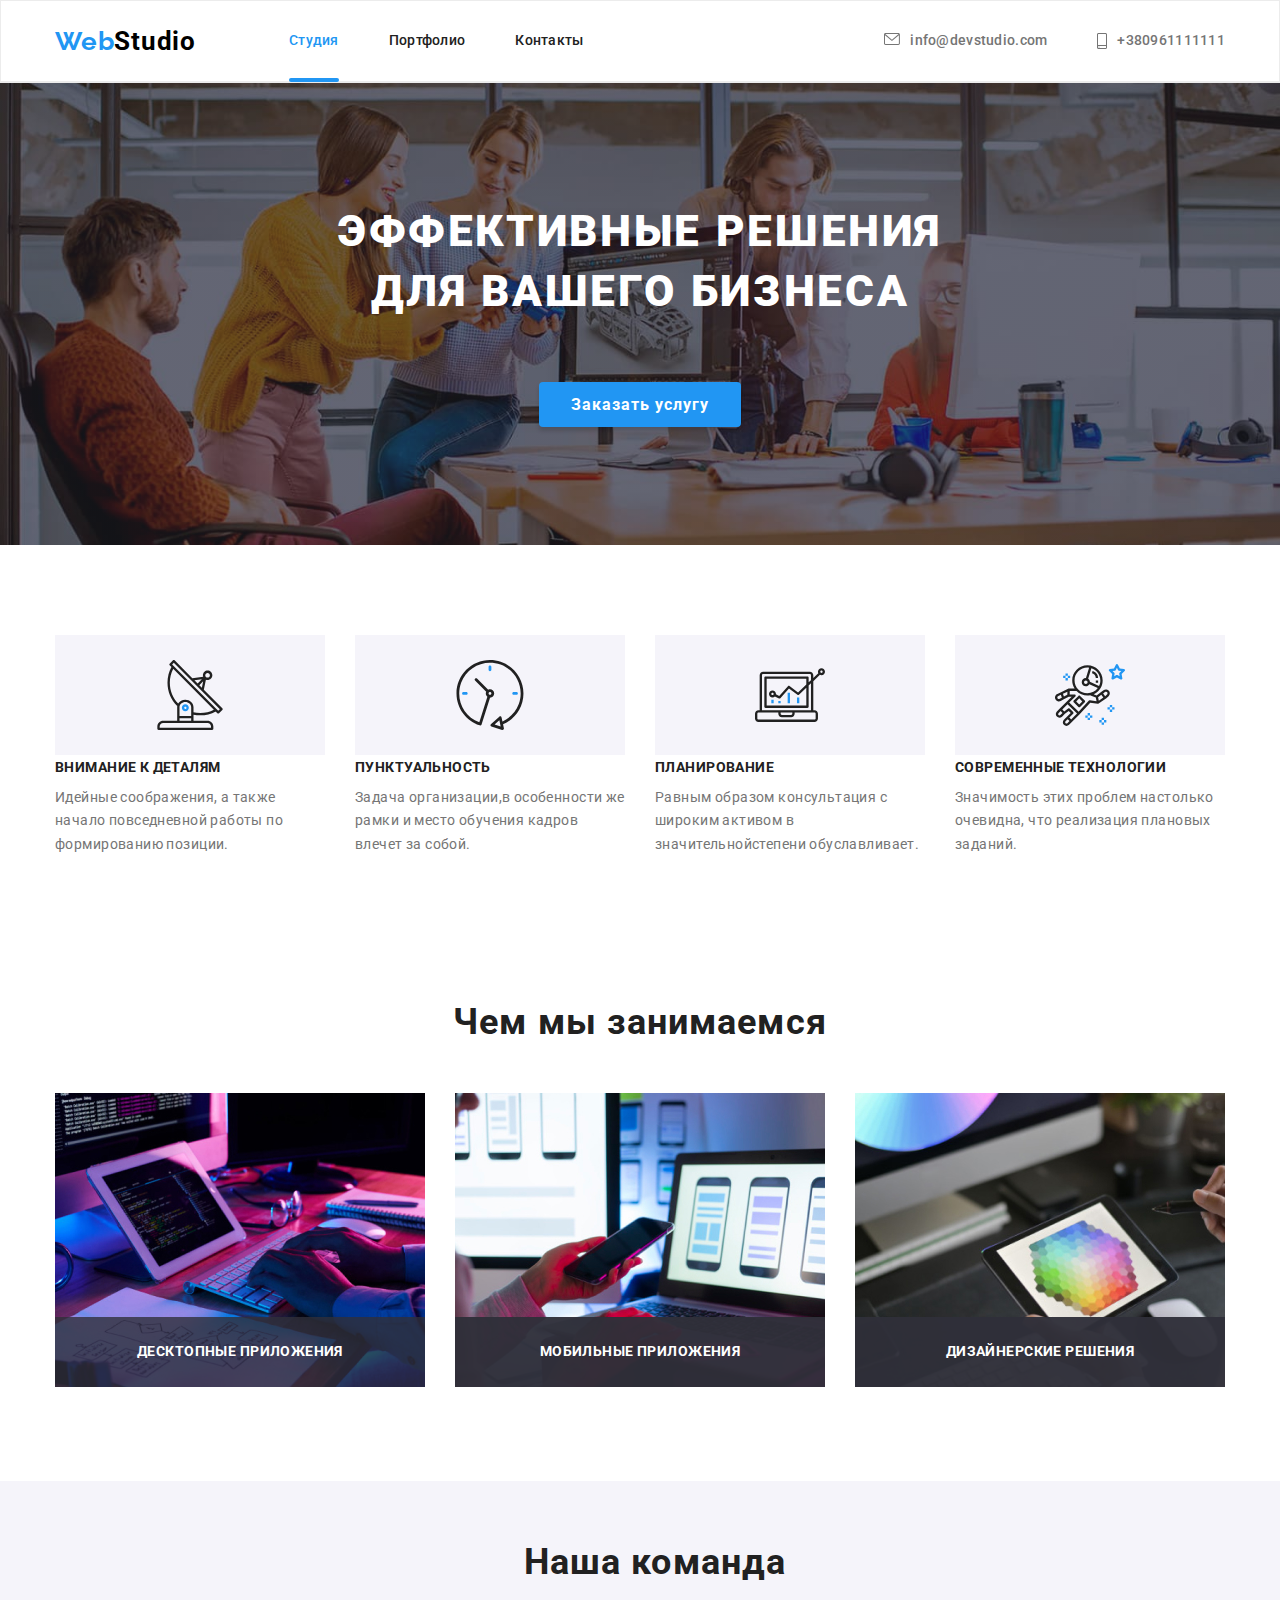
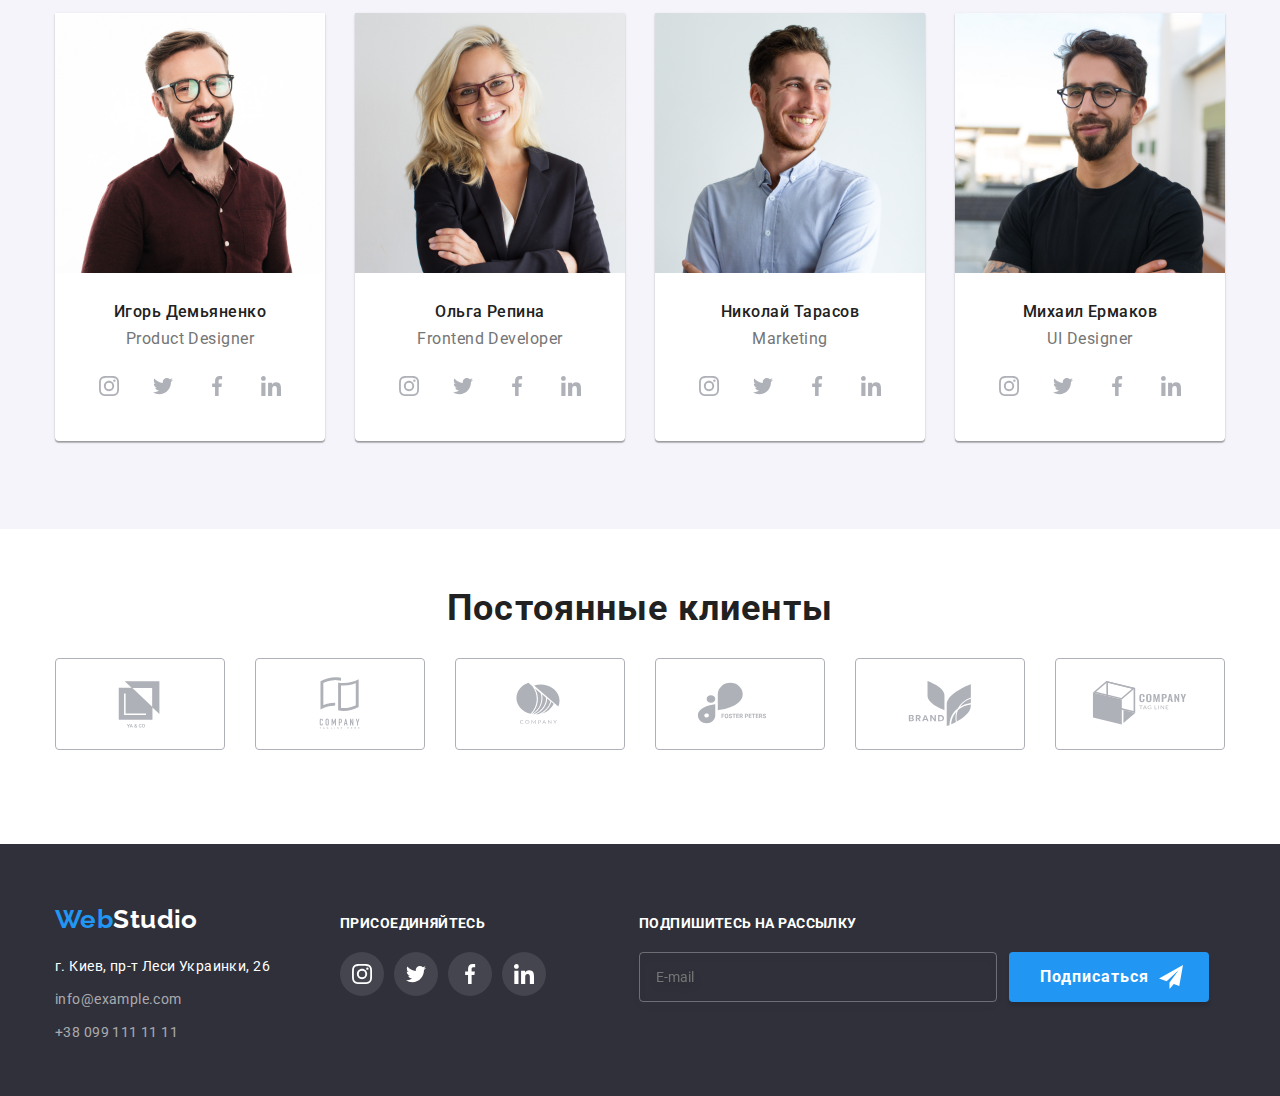
==== commit ae170092: "services_picture+" ====
--- a/index.html
+++ b/index.html
@@ -286,21 +286,59 @@
         <h2 class="services__title">Чем мы занимаемся</h2>
         <ul class="services__list">
             <li class="services__image">
-                <img src="./images/box-1.jpg" alt="создание страниц" width="370" height="294"/>
+            <picture>
+                <source
+                srcset="
+                ./images/box-1.jpg 1x,
+                ./images/imgs_hw8/a1_2x.jpg 2x
+                "
+                media="(min-width: 1200px)"
+                type="image/jpg"
+                />
+                <img src="./images/box-1.jpg" 
+                alt="создание страниц" 
+                width="370" height="294"/>
                 <div class="services-text">
+            </picture>
                     <p>Десктопные приложения</p>
                 </div>
             </li>
 
-             <li class="services__image">   
-                <img src="./images/box-2.jpg" alt="адаптация под все платформы" width="370" height="294"/>
+             <li class="services__image">  
+                       <picture>
+                <source
+                srcset="
+                ./images/box-2.jpg 1x,
+                ./images/imgs_hw8/a2_2x.jpg 2x
+                "
+                media="(min-width: 1200px)"
+                type="image/jpg"
+                />
+                <img src="./images/box-2.jpg" 
+                alt="создание страниц" 
+                width="370" height="294"/>
+                <div class="services-text">
+            </picture>
                 <div class="services-text">
                     <p>Мобильные приложения</p>
                 </div>             
             </li>
 
             <li class="services__image">
-                <img src="./images/box-3.jpg" alt="стилизация" width="370" height="294"/>
+                     <picture>
+                <source
+                srcset="
+                ./images/box-3.jpg 1x,
+                ./images/imgs_hw8/a3_2x.jpg 2x
+                "
+                media="(min-width: 1200px)"
+                type="image/jpg"
+                />
+                <img src="./images/box-3.jpg" 
+                alt="создание страниц" 
+                width="370" height="294"/>
+                <div class="services-text">
+            </picture>
                 <div class="services-text">
                     <p>Дизайнерские решения</p>
                 </div>          
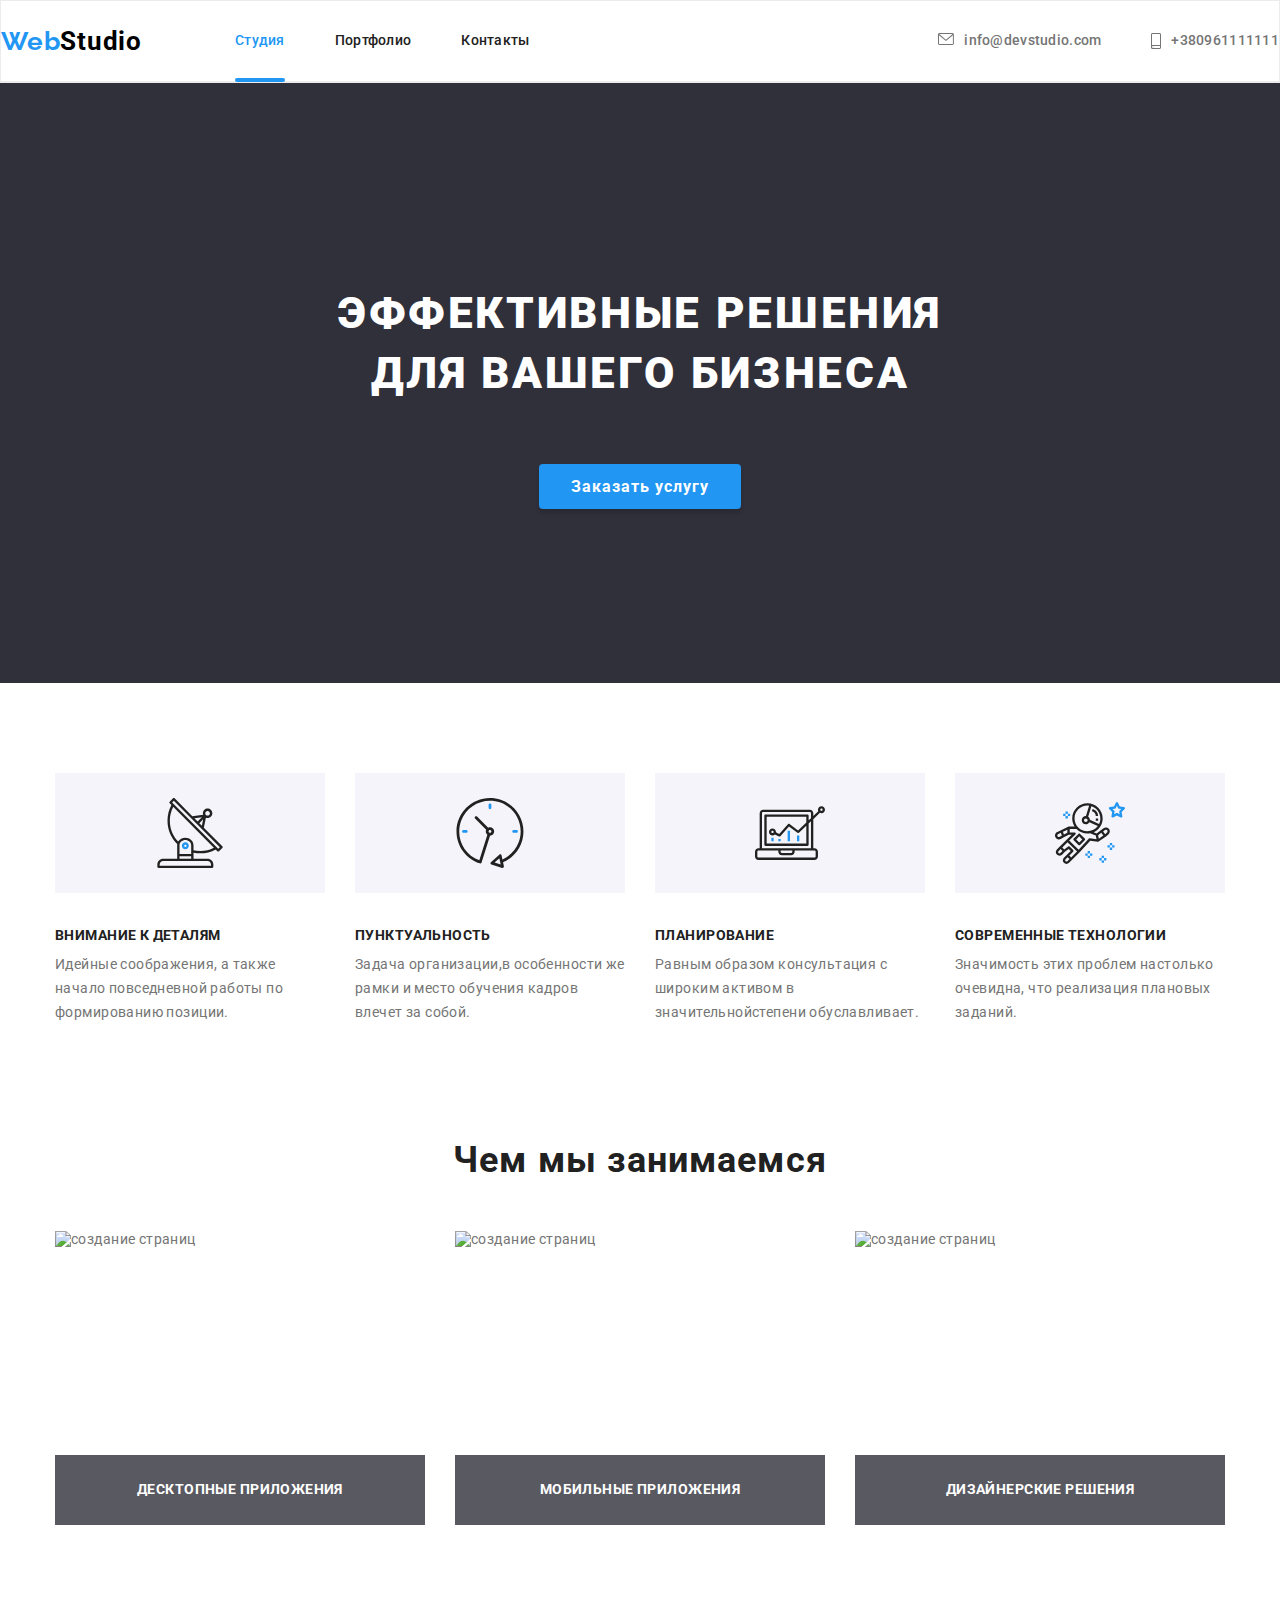
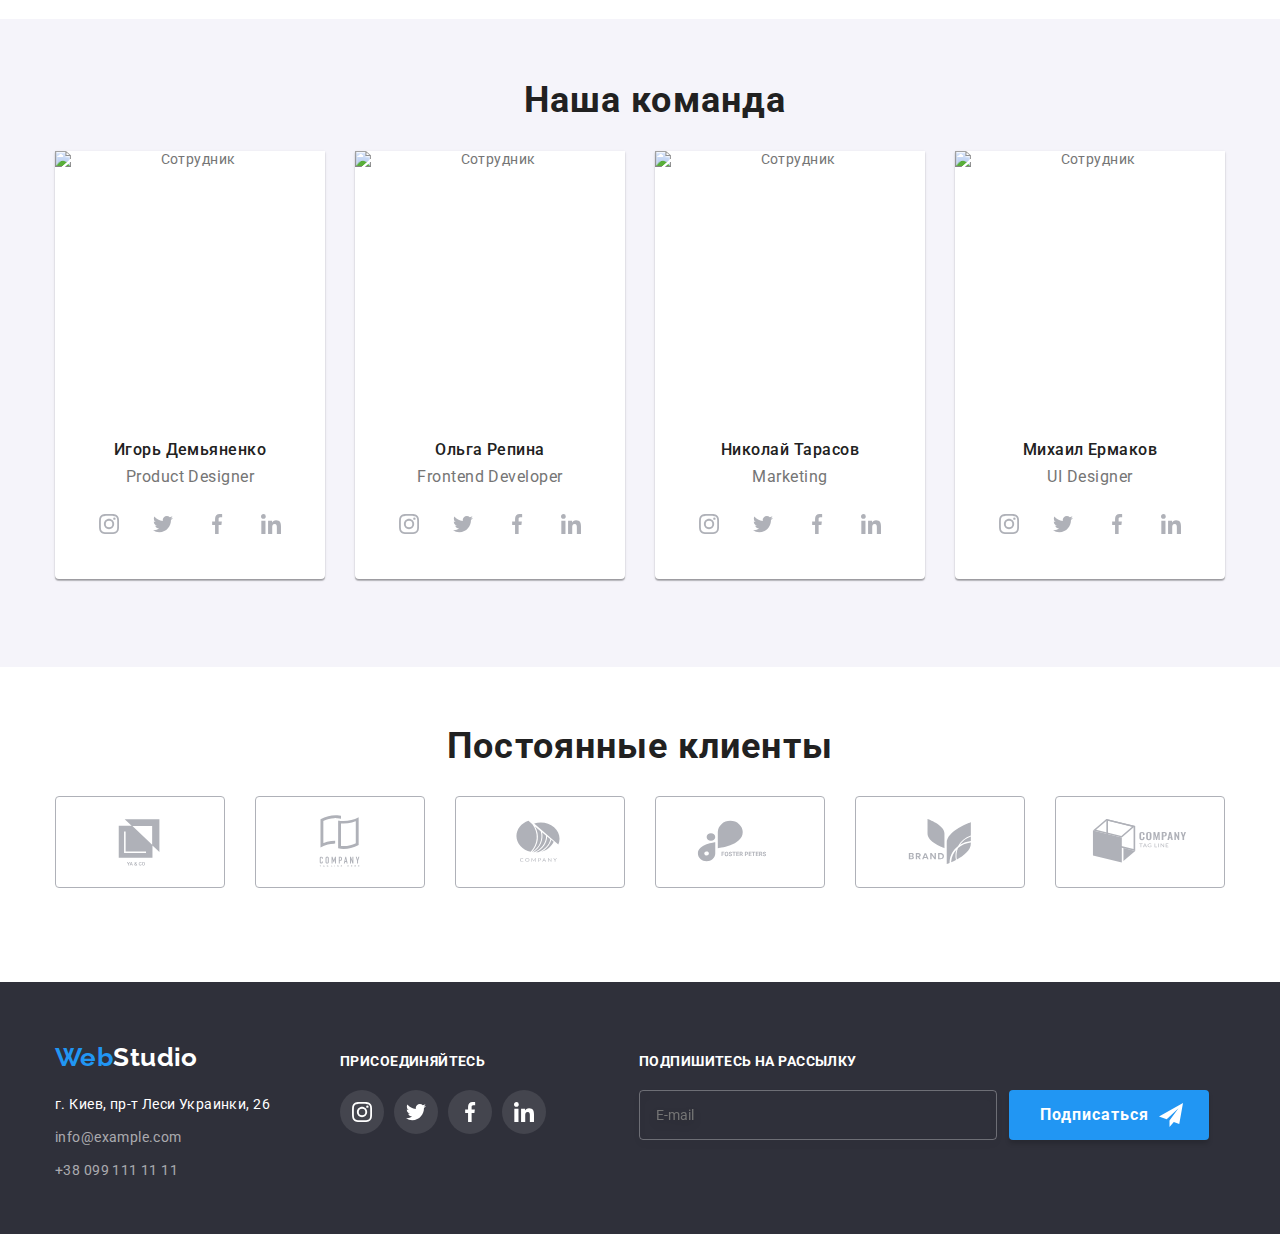
==== commit 38ad393f: "+" ====
--- a/index.html
+++ b/index.html
@@ -20,7 +20,7 @@
 <body>
     <!--Header-->
 <header class="header__page">
-    <div class="container">
+    <div class="container__nav">
     <div class="nav">
         <a class="nav__logo-link" href="/">
             <span class="nav__logo">Web</span><span>Studio</span></a>
@@ -93,10 +93,12 @@
               </li>
             </ul>
             <ul class="contacts">
+            <li>
              <a class=" mob-connect__tel" href="tel:+380961111111"
                 >+380961111111</a>
             <a class=" mob-connect__mail" href="mailto:info@devstudio.com"
                 >info@devstudio.com </a>
+                </li>
             </ul>
             <ul class="list mob-social">
               <li class="mob-social__item">
@@ -136,7 +138,6 @@
                 >
               </li>
             </ul> 
-        </ul>
             </div>
             </div>
           </div>
@@ -145,9 +146,7 @@
 
 
 
-    </div>
     
-    </div>
          <div class="header__border">
     </div>
     </header>
@@ -289,56 +288,54 @@
             <picture>
                 <source
                 srcset="
-                ./images/box-1.jpg 1x,
+                ./images/imgs_hw8/keyboard.jpg 1x,
                 ./images/imgs_hw8/a1_2x.jpg 2x
                 "
                 media="(min-width: 1200px)"
                 type="image/jpg"
                 />
-                <img src="./images/box-1.jpg" 
+                <img src="./images/imgs_hw8/keyboard.jpg" 
                 alt="создание страниц" 
                 width="370" height="294"/>
+                </picture>
                 <div class="services-text">
-            </picture>
                     <p>Десктопные приложения</p>
                 </div>
             </li>
 
              <li class="services__image">  
-                       <picture>
-                <source
-                srcset="
-                ./images/box-2.jpg 1x,
+            <picture>
+                <source
+                srcset="
+                ./images/imgs_hw8/notebook.jpg 1x,
                 ./images/imgs_hw8/a2_2x.jpg 2x
                 "
                 media="(min-width: 1200px)"
                 type="image/jpg"
                 />
-                <img src="./images/box-2.jpg" 
+                <img src="./images/imgs_hw8/notebook.jpg" 
                 alt="создание страниц" 
                 width="370" height="294"/>
-                <div class="services-text">
-            </picture>
+                </picture>
                 <div class="services-text">
                     <p>Мобильные приложения</p>
                 </div>             
             </li>
 
             <li class="services__image">
-                     <picture>
-                <source
-                srcset="
-                ./images/box-3.jpg 1x,
+                <picture>
+                <source
+                srcset="
+                ./images/imgs_hw8/tablet.jpg 1x,
                 ./images/imgs_hw8/a3_2x.jpg 2x
                 "
                 media="(min-width: 1200px)"
                 type="image/jpg"
                 />
-                <img src="./images/box-3.jpg" 
+                <img src="./images/imgs_hw8/tablet.jpg" 
                 alt="создание страниц" 
                 width="370" height="294"/>
-                <div class="services-text">
-            </picture>
+                </picture>
                 <div class="services-text">
                     <p>Дизайнерские решения</p>
                 </div>          
@@ -353,11 +350,37 @@
         <h2 class="team__title">Наша команда</h2>
         <ul class="team__list">
             <li class="team__image">
-                <img class="team__profile" src="./images/tm-1.jpg" 
+            <picture>
+                <source
+                srcset="
+                ./images/imgs_hw8/ihor.jpg 1x,
+                ./images/imgs_hw8/team-1_d_2x.jpg 2x
+                "
+                media="(min-width: 1200px)"
+                type="image/jpg"
+                />
+              <source
+                srcset="
+                ./images/imgs_hw8/team-1_t_1x.jpg 1x,
+                ./images/imgs_hw8/team-1_t_2x.jpg 2x
+                "
+                media="(min-width: 768px)"
+                type="image/jpg"
+                />
+                <source
+                srcset="
+                ./images/imgs_hw8/team-1_m_1x.jpg 1x,
+                ./images/imgs_hw8/team-1_m_2x.jpg 2x
+                "
+                media="(min-width: 480px)"
+                type="image/jpg"
+                />
+                <img class="team__profile" src="./images/imgs_hw8/ihor.jpg" 
                 alt="Сотрудник"
                 width="270"
                 height="260"
                />
+            </picture>
                 <h3 class="team__subtitle">Игорь Демьяненко</h3>
                 <p class="team__signature">Product Designer</p>
                 <ul class="team__social">
@@ -391,11 +414,37 @@
                     </li>
                 </ul>
               <li class="team__image">
-                <img class="team__profile" src="./images/tm-2.jpg" 
-                alt="Cотрудник"
+             <picture>
+                <source
+                srcset="
+                ./images/imgs_hw8/olga.jpg 1x,
+                ./images/imgs_hw8/team-2_d_2x.jpg 2x
+                "
+                media="(min-width: 1200px)"
+                type="image/jpg"
+                />
+              <source
+                srcset="
+                ./images/imgs_hw8/team-2_t_1x.jpg 1x,
+                ./images/imgs_hw8/team-2_t_2x.jpg 2x
+                "
+                media="(min-width: 768px)"
+                type="image/jpg"
+                />
+                <source
+                srcset="
+                ./images/imgs_hw8/team-2_m_1x.jpg 1x,
+                ./images/imgs_hw8/team-2_m_2x.jpg 2x
+                "
+                media="(min-width: 480px)"
+                type="image/jpg"
+                />
+                <img class="team__profile" src="./images/imgs_hw8/olga.jpg" 
+                alt="Сотрудник"
                 width="270"
                 height="260"
-                />
+               />
+             </picture>
                 <h3 class="team__subtitle">Ольга Репина</h3>
                 <p class="team__signature">Frontend Developer</p>
                 <ul class="team__social">
@@ -431,11 +480,37 @@
 
             </li>
               <li class="team__image">
-                <img class="team__profile" src="./images/tm-3.jpg" 
+                <picture>
+                <source
+                srcset="
+                ./images/imgs_hw8/nikola.jpg 1x,
+                ./images/imgs_hw8/team-3_d_2x.jpg 2x
+                "
+                media="(min-width: 1200px)"
+                type="image/jpg"
+                />
+              <source
+                srcset="
+                ./images/imgs_hw8/team-3_t_1x.jpg 1x,
+                ./images/imgs_hw8/team-3_t_2x.jpg 2x
+                "
+                media="(min-width: 768px)"
+                type="image/jpg"
+                />
+                <source
+                srcset="
+                ./images/imgs_hw8/team-3_m_1x.jpg 1x,
+                ./images/imgs_hw8/team-3_m_2x.jpg 2x
+                "
+                media="(min-width: 480px)"
+                type="image/jpg"
+                />
+                <img class="team__profile" src="./images/imgs_hw8/nikola.jpg" 
                 alt="Сотрудник"
                 width="270"
                 height="260"
                 />
+                </picture>
                 <h3 class="team__subtitle">Николай Тарасов</h3>
                 <p class="team__signature">Marketing</p>
                                 <ul class="team__social">
@@ -471,11 +546,37 @@
 
             </li>
               <li class="team__image">
-                <img class="team__profile" src="./images/tm-4.jpg" 
+                <picture>
+                <source
+                srcset="
+                ./images/imgs_hw8/miko.jpg 1x,
+                ./images/imgs_hw8/team-4_d_2x.jpg 2x
+                "
+                media="(min-width: 1200px)"
+                type="image/jpg"
+                />
+              <source
+                srcset="
+                ./images/imgs_hw8/team-4_t_1x.jpg 1x,
+                ./images/imgs_hw8/team-4_t_2x.jpg 2x
+                "
+                media="(min-width: 768px)"
+                type="image/jpg"
+                />
+                <source
+                srcset="
+                ./images/imgs_hw8/team-4_m_1x.jpg 1x,
+                ./images/imgs_hw8/team-4_m_2x.jpg 2x
+                "
+                media="(min-width: 480px)"
+                type="image/jpg"
+                />
+                <img class="team__profile" src="./images/imgs_hw8/miko.jpg" 
                 alt="Сотрудник"
                 width="270"
                 height="260"
                 />
+                </picture>
                 <h3 class="team__subtitle">Михаил Ермаков</h3>
                 <p class="team__signature">UI Designer</p>
                                 <ul class="team__social">
--- a/css/main.min.css
+++ b/css/main.min.css
@@ -1 +1 @@
-/*! modern-normalize v1.1.0 | MIT License | https://github.com/sindresorhus/modern-normalize */*,::before,::after{-webkit-box-sizing:border-box;box-sizing:border-box}html{line-height:1.15;-webkit-text-size-adjust:100%;-moz-tab-size:4;-o-tab-size:4;tab-size:4}body{margin:0;font-family:system-ui,-apple-system,"Segoe UI",Roboto,Helvetica,Arial,sans-serif,"Apple Color Emoji","Segoe UI Emoji"}hr{height:0;color:inherit}abbr[title]{-webkit-text-decoration:underline dotted;text-decoration:underline dotted}b,strong{font-weight:bolder}code,kbd,samp,pre{font-family:ui-monospace,SFMono-Regular,Consolas,"Liberation Mono",Menlo,monospace;font-size:1em}small{font-size:80%}sub,sup{font-size:75%;line-height:0;position:relative;vertical-align:baseline}sub{bottom:-0.25em}sup{top:-0.5em}table{text-indent:0;border-color:inherit}button,input,optgroup,select,textarea{font-family:inherit;font-size:100%;line-height:1.15;margin:0}button,select{text-transform:none}button,[type=button],[type=reset],[type=submit]{-webkit-appearance:button}::-moz-focus-inner{border-style:none;padding:0}:-moz-focusring{outline:1px dotted ButtonText}:-moz-ui-invalid{box-shadow:none}legend{padding:0}progress{vertical-align:baseline}::-webkit-inner-spin-button,::-webkit-outer-spin-button{height:auto}[type=search]{-webkit-appearance:textfield;outline-offset:-2px}::-webkit-search-decoration{-webkit-appearance:none}::-webkit-file-upload-button{-webkit-appearance:button;font:inherit}summary{display:list-item}html{-webkit-box-sizing:border-box;box-sizing:border-box}*,*::before,*::after{-webkit-box-sizing:inherit;box-sizing:inherit}h1,h2,h3,h4,h5,h6,p,ul{margin:0px;padding:0px}ul,li{list-style-type:none}a{text-decoration:none}address{font-style:normal}img{display:block;max-width:100%;height:auto}@media screen and (max-width: 768px){img{width:100%}}body{font-size:14px;font-family:"Roboto",sans-serif;letter-spacing:.03em;color:#757575;background-color:#fff;margin:0px}.container{width:100%;margin:0 auto;padding-left:15px;padding-right:15px}@media screen and (min-width: 480px){.container{width:480px}}@media screen and (min-width: 768px){.container{width:768px}}@media screen and (min-width: 1200px){.container{width:1200px}}.button{height:50px;width:200px;background-color:#2196f3;color:#fff;cursor:pointer;font-family:inherit;font-weight:700;font-size:16px;line-height:1.9px;letter-spacing:.06em;-webkit-box-shadow:0px 4px 4px rgba(0,0,0,.15);box-shadow:0px 4px 4px rgba(0,0,0,.15);border-color:transparent;border-radius:4px}.header__page{border:1px solid #ececec;position:relative}.nav{display:-webkit-box;display:-ms-flexbox;display:flex;-webkit-box-align:center;-ms-flex-align:center;align-items:center}.nav__logo-link{color:#000;font-weight:700;font-size:24px;line-height:1.16;letter-spacing:.03em}.nav__logo-link:hover,.nav__logo-link:focus{color:#2196f3}@media screen and (min-width: 1200px){.nav__logo-link{font-size:26px;line-height:1.1}}.nav__logo{color:#2196f3;font-family:Raleway;font-style:normal;font-weight:700;font-size:24px;line-height:1.16;letter-spacing:.03em}.nav__logo:hover,.nav__logo:focus{color:#2196f3}@media screen and (min-width: 1200px){.nav__logo{font-size:26px;line-height:1.1}}.nav__logo--studio{color:#2196f3;font-family:Raleway;font-style:normal;font-weight:700;font-size:24px;line-height:1.16;letter-spacing:.03em}.nav__logo--studio:hover,.nav__logo--studio:focus{color:#2196f3}@media screen and (min-width: 1200px){.nav__logo--studio{font-size:26px;line-height:1.1}}.nav__list{display:none;margin-left:93px}@media screen and (min-width: 768px){.nav__list{display:-webkit-box;display:-ms-flexbox;display:flex}}.nav__item+.nav__item{margin-left:50px}.nav__item+.nav__item:hover,.nav__item+.nav__item:focus{color:#2196f3;fill:#2196f3}.nav__link{position:relative;display:block;padding-top:32px;padding-bottom:32px;color:#212121;font-weight:500;font-size:14px;line-height:1.1;letter-spacing:.02em;-webkit-transition:250ms,cubic-bezier(0.4, 0, 0.2, 1);transition:250ms,cubic-bezier(0.4, 0, 0.2, 1)}.nav__link:hover,.nav__link:focus{color:#2196f3;padding-top:32px;padding-bottom:32px}.nav__link.nav__current::after{content:"";width:100%;height:4px;position:absolute;left:0;bottom:-1px;background-color:currentColor;border-radius:2px}.nav__current{color:#2196f3}.nav__portfolio{display:-webkit-box;display:-ms-flexbox;display:flex;-webkit-box-align:center;-ms-flex-align:center;align-items:center}.header__border{border-bottom:1px solid #ececec}.header{margin-bottom:94px}.header-adress{display:none}@media screen and (min-width: 768px)and (max-width: 1199px){.header-adress{display:-webkit-box;display:-ms-flexbox;display:flex;-webkit-box-orient:vertical;-webkit-box-direction:normal;-ms-flex-direction:column;flex-direction:column;margin-left:84px}.header-adress:nth-child(1){margin-bottom:10px}}@media screen and (min-width: 1200px){.header-adress{display:-webkit-box;display:-ms-flexbox;display:flex;margin-left:auto;border:none;-webkit-box-align:center;-ms-flex-align:center;align-items:center;margin-bottom:32px;margin-top:32px}}@media screen and (min-width: 1200px){.haeder-adress__link-phone{margin-left:50px}}.header-adress__item{margin-bottom:10px}.header-adress__item:nth-last-child(1){margin-bottom:0}.header-adress__item:hover,.header-adress__item:focus{color:#2196f3;fill:#2196f3}@media screen and (min-width: 1200px){.header-adress__item{margin-bottom:0}}.header-adress__icon{display:-webkit-inline-box;display:-ms-inline-flexbox;display:inline-flex;fill:currentColor;-webkit-box-pack:center;-ms-flex-pack:center;justify-content:center;-webkit-box-align:center;-ms-flex-align:center;align-items:center;margin-right:10px}.haeder-adress__link{display:-webkit-box;display:-ms-flexbox;display:flex;color:#757575;font-weight:500;font-size:14px;line-height:1.1;letter-spacing:.02em;-webkit-transition:250ms cubic-bezier(0.4, 0, 0.2, 1);transition:250ms cubic-bezier(0.4, 0, 0.2, 1)}.haeder-adress__link:hover,.haeder-adress__link:focus{color:#2196f3}.hero{text-align:center;padding:118px 0;background-image:-webkit-gradient(linear, left top, right top, from(rgba(47, 48, 58, 0.4)), to(rgba(47, 48, 58, 0.4))),url(../images/background.jpg);background-image:linear-gradient(to right, rgba(47, 48, 58, 0.4), rgba(47, 48, 58, 0.4)),url(../images/background.jpg);background-color:#2f303a;background-repeat:no-repeat;background-position:center;background-size:cover;max-width:1600px}.hero__title{color:#fff;margin-top:0;margin-bottom:30px;font-weight:900;font-size:26px;line-height:1.61;letter-spacing:.06em;text-transform:uppercase}@media screen and (min-width: 1200px){.hero__title{font-size:44px;line-height:1.37}}.backdrop{position:fixed;top:0;left:0;width:100%;height:100%;z-index:1;background-color:rgba(0,0,0,.2);-webkit-transition:opacity 250ms linear,visibility 250ms linear;transition:opacity 250ms linear,visibility 250ms linear}@media screen and (min-width: 1200px){.backdrop{visibility:visible}}.backdrop.is-hidden{opacity:0;pointer-events:none;visibility:hidden}.backdrop.is-hidden .modal{-webkit-transform:translate(-50%, -50%) scale(0.9);transform:translate(-50%, -50%) scale(0.9)}.modal{position:absolute;top:50%;left:50%;width:calc(100% - 30px);height:609px;padding:40px;-webkit-transform:translate(-50%, -50%) scale(1);transform:translate(-50%, -50%) scale(1);-webkit-transition:-webkit-transform 250ms linear;transition:-webkit-transform 250ms linear;transition:transform 250ms linear;transition:transform 250ms linear, -webkit-transform 250ms linear;-webkit-box-shadow:0px 1px 3px rgba(0,0,0,.12),0px 1px 1px rgba(0,0,0,.14),0px 2px 1px rgba(0,0,0,.2);box-shadow:0px 1px 3px rgba(0,0,0,.12),0px 1px 1px rgba(0,0,0,.14),0px 2px 1px rgba(0,0,0,.2);border-radius:4px;padding:40px;background-color:#fff}@media screen and (min-width: 768px)and (max-width: 1199px){.modal{height:609px;width:450px;margin-top:208px}}@media screen and (min-width: 1200px){.modal{width:528px;height:581px;padding:40px;margin-top:0}}.modal__open{position:absolute;top:8px;right:8px;width:30px;height:30px;padding:0;border-radius:50%;border:1px solid rgba(0,0,0,.1);background-color:#fff;cursor:pointer}.modal__open:hover .modal__icon,.modal__open:focus .modal__icon{fill:#2196f3}.modal__icon{-webkit-transition:fill 250ms cubic-bezier(0.4, 0, 0.2, 1);transition:fill 250ms cubic-bezier(0.4, 0, 0.2, 1);margin:0 9px}.modal__button{margin-left:auto;margin-right:auto;margin-top:30px;color:#fff;background-color:#2196f3;font-weight:500;font-size:16px;line-height:1.6;text-align:center;letter-spacing:.06em;cursor:pointer;-webkit-box-shadow:0px 4px 4px rgba(0,0,0,.15);box-shadow:0px 4px 4px rgba(0,0,0,.15);border-radius:4px;padding:10px 32px;border:0px}@media screen and (min-width: 768px){.modal__button{font-weight:700}}.modal__button:hover,.modal__button:focus{color:#fff;background-color:#2196f3}.modal__text{color:#212121;font-weight:700;font-size:20px;line-height:1.15;letter-spacing:.03em;margin:0 0 12px 0}.form{position:relative}.form__container{position:relative}.form__label{display:-webkit-box;display:-ms-flexbox;display:flex;color:#757575;font-weight:400;font-size:12px;line-height:1.15;letter-spacing:.01em}.form__input{width:100%;height:40px;padding:11px 42px;margin-bottom:10px;margin-top:4px;border:1px solid rgba(33,33,33,.2);border-radius:4px;font-weight:400;font-size:12px;line-height:1.16;letter-spacing:.01em}.form__input:focus~.form__icon{fill:#2196f3}.form__input:focus{border:1px solid #2196f3;outline:0}.form__icon:focus{color:#2196f3}.form__icon{position:absolute;top:0;left:14px;fill:var(--main-text-color)}.form__comment{width:100%;height:120px;padding:12px 16px;margin-top:4px;border:1px solid rgba(33,33,33,.2);border-radius:4px;resize:none;font-weight:400;font-size:12px;line-height:1.15;letter-spacing:.01em}.form__comment::-webkit-input-placeholder{color:rgba(117,117,117,.5)}.form__comment::-moz-placeholder{color:rgba(117,117,117,.5)}.form__comment:-ms-input-placeholder{color:rgba(117,117,117,.5)}.form__comment::-ms-input-placeholder{color:rgba(117,117,117,.5)}.form__comment::placeholder{color:rgba(117,117,117,.5)}.form__comment:focus{border:1px solid #2196f3;outline:0}.form__comment:not(:-moz-placeholder-shown){color:#212121}.form__comment:not(:-ms-input-placeholder){color:#212121}.form__comment:not(:placeholder-shown){color:#212121}.checkbox__label{display:-webkit-box;display:-ms-flexbox;display:flex;-webkit-box-pack:justify;-ms-flex-pack:justify;justify-content:space-between;-webkit-box-align:center;-ms-flex-align:center;align-items:center;font-weight:400;font-size:12px;line-height:1.16;margin-bottom:30px;margin-top:20px;cursor:pointer}@media screen and (min-width: 1200px){.checkbox__label{-webkit-box-pack:center;-ms-flex-pack:center;justify-content:center;color:#212121;font-size:14px;line-height:1.71}}.checkbox__label>.checkbox__visual-hidden{position:absolute;white-space:nowrap;width:1px;height:1px;overflow:hidden;border:0;padding:0;clip:rect(0 0 0 0);-webkit-clip-path:inset(50%);clip-path:inset(50%);margin:-1px}.checkbox__label>.checkbox__visual-hidden:checked+.checkbox__icon{background-color:#2196f3;border:transparent}.checkbox__icon{width:16px;height:15px;margin-right:8px;margin-bottom:4px;border-radius:2px;border:2px solid #212121}.checkbox__link{color:#2196f3;margin-left:4px;text-decoration:underline}@media screen and (min-width: 768px){.checkbox__link{margin-left:0}}.checkbox__button{-webkit-box-align:center;-ms-flex-align:center;align-items:center;height:50px;width:200px;background-color:#2196f3;color:#fff;cursor:pointer;text-align:center;font-family:inherit;font-weight:700;font-size:16px;line-height:1.9px;letter-spacing:.06em;-webkit-box-shadow:0px 4px 4px rgba(0,0,0,.15);box-shadow:0px 4px 4px rgba(0,0,0,.15);border-color:transparent;border-radius:4px}.benefits{-webkit-box-align:center;-ms-flex-align:center;align-items:center;margin-bottom:60px}@media screen and (min-width: 1200px){.benefits{margin-bottom:0}}.benefits__list{padding-top:60px;padding-bottom:60px}@media screen and (min-width: 768px)and (max-width: 1199px){.benefits__list{display:-webkit-box;display:-ms-flexbox;display:flex;-ms-flex-wrap:wrap;flex-wrap:wrap;padding-bottom:0}}@media screen and (min-width: 1200px){.benefits__list{display:-webkit-box;display:-ms-flexbox;display:flex;-webkit-box-pack:center;-ms-flex-pack:center;justify-content:center}}.benefits__item{margin-top:30px}@media screen and (min-width: 768px)and (max-width: 1199px){.benefits__item{width:calc((100% - 4 * 15px) / 2);margin-right:15px;margin-left:15px}}@media screen and (min-width: 1200px){.benefits__item{display:list-item;height:120px;margin-left:30px;background:#f5f4fa}.benefits__item:nth-child(1){margin-left:0px}}.benefits__title{color:#212121;font-style:normal;font-weight:700;font-size:14px;line-height:1.14;text-transform:uppercase;text-align:center}@media screen and (min-width: 768px){.benefits__title{text-align:left}}@media screen and (min-width: 1200px){.benefits__title{line-height:1.1;letter-spacing:.03em;margin-top:30px;margin-bottom:10px;text-align:left}}.benefits__signature{color:#757575;font-weight:400;font-size:14px;line-height:1.71;letter-spacing:.03em;text-align:left;margin-bottom:0;margin-top:14px}@media screen and (min-width: 1200px){.benefits__signature{width:270px;text-align:left;margin:0}}.benefits__icon{width:100%;background:#f5f4fa;display:block;margin-bottom:30px;padding:25px 100px}@media screen and (min-width: 1200px){.benefits__icon{margin:25px 100px 25px 100px;width:70px;height:70px;padding:0}}.services-text{position:absolute;bottom:0;left:0;width:370px;height:70px;display:-webkit-box;display:-ms-flexbox;display:flex;-webkit-box-align:center;-ms-flex-align:center;align-items:center;-webkit-box-pack:center;-ms-flex-pack:center;justify-content:center;color:#fff;background-color:rgba(47,48,58,.8);font-weight:700;font-size:14px;line-height:1.14;letter-spacing:.03em;text-transform:uppercase}.services{padding-top:94px}@media screen and (max-width: 1199px){.services{display:none}}.services__title{color:#212121;font-weight:700;font-size:36px;line-height:1.1;text-align:center;letter-spacing:.03em;margin-bottom:50px;margin-top:94px}.services__list{display:-webkit-box;display:-ms-flexbox;display:flex;margin-bottom:94px;-webkit-box-pack:center;-ms-flex-pack:center;justify-content:center}.services__image{position:relative;display:-webkit-box;display:-ms-flexbox;display:flex;margin-right:30px}.services__image:nth-child(3){margin-right:0px}.team>.team__image{margin-right:30px;text-align:center}.team{margin-bottom:94px;max-width:1600px}.section-team{background-color:#f5f4fa;max-width:1600px}@media screen and (min-width: 1200px){.section-team{height:648px;background-color:#f5f4fa}}.team__title{color:#212121;font-weight:700;font-size:28px;line-height:1.17;text-align:center;letter-spacing:.03em;margin:0;padding-top:60px;padding-bottom:30px}@media screen and (min-width: 480px){.team__title{width:480px}}@media screen and (min-width: 768px){.team__title{width:768px}}@media screen and (min-width: 1200px){.team__title{width:1200px;font-size:36px}}.team__list{text-align:center;padding-bottom:60px}@media screen and (min-width: 768px)and (max-width: 1199px){.team__list{display:-webkit-box;display:-ms-flexbox;display:flex;-ms-flex-wrap:wrap;flex-wrap:wrap;-webkit-box-pack:justify;-ms-flex-pack:justify;justify-content:space-between;padding-bottom:64px}}@media screen and (min-width: 1200px){.team__list{display:-webkit-box;display:-ms-flexbox;display:flex;width:1170px;height:368px;text-align:center}}.team__image{-webkit-box-shadow:0px 1px 3px rgba(0,0,0,.12),0px 1px 1px rgba(0,0,0,.14),0px 2px 1px rgba(0,0,0,.2);box-shadow:0px 1px 3px rgba(0,0,0,.12),0px 1px 1px rgba(0,0,0,.14),0px 2px 1px rgba(0,0,0,.2);border-radius:0px 0px 4px 4px;background:#fff;margin-bottom:30px}@media screen and (min-width: 768px)and (max-width: 1199px){.team__image{width:354px}}@media screen and (min-width: 1200px){.team__image{width:270px;height:428px}.team__image:not(:last-child){margin-right:30px}}.team__profile{margin-bottom:30px}@media screen and (min-width: 768px){.team__profile{width:auto}}.team__subtitle{color:#212121;font-weight:500;font-size:16px;line-height:1.1;letter-spacing:.03em;margin-bottom:10px}.team__signature{color:#757575;font-weight:400;font-size:16px;line-height:1.1;letter-spacing:.03em;margin-bottom:30px}@media screen and (min-width: 768px){.team__signature{margin-bottom:16px}}.team__social{padding:0;display:-webkit-box;display:-ms-flexbox;display:flex;-webkit-box-pack:center;-ms-flex-pack:center;justify-content:center;padding-bottom:30px}@media screen and (min-width: 768px){.team__social{padding-bottom:24px}}.team-social__icon{display:-webkit-box;display:-ms-flexbox;display:flex;width:44px;height:44px;border:none;-webkit-box-align:center;-ms-flex-align:center;align-items:center;-webkit-box-pack:center;-ms-flex-pack:center;justify-content:center;margin-right:10px;border-radius:50%;background-color:#fff;-webkit-transition:250ms cubic-bezier(0.4, 0, 0.2, 1);transition:250ms cubic-bezier(0.4, 0, 0.2, 1)}.team-social__icon:nth-child(4){margin-right:0}.team-social__link{display:-webkit-box;display:-ms-flexbox;display:flex;width:100%;height:100%;-webkit-box-pack:center;-ms-flex-pack:center;justify-content:center;-webkit-box-align:center;-ms-flex-align:center;align-items:center;fill:#afb1b8;align-items:center;justify-content:center}.team-social__icon:hover,.team-social__icon:focus{background-color:#2196f3}.team-social__icon:hover:hover .icon,.team-social__icon:hover:focus .icon,.team-social__icon:focus:hover .icon,.team-social__icon:focus:focus .icon{fill:#fff}.clients__title{color:#212121;font-weight:700;font-size:28px;line-height:1.17;text-align:center;letter-spacing:.03em;padding-bottom:30px;padding-top:60px}@media screen and (min-width: 1200px){.clients__title{font-size:36px;line-height:1.1}}@media screen and (max-width: 1199px){.clients__list{display:-webkit-box;display:-ms-flexbox;display:flex;-ms-flex-wrap:wrap;flex-wrap:wrap;-ms-flex-pack:distribute;justify-content:space-around;padding-bottom:60px}}@media screen and (min-width: 1200px){.clients__list{display:-webkit-inline-box;display:-ms-inline-flexbox;display:inline-flex;-webkit-box-pack:center;-ms-flex-pack:center;justify-content:center;margin-bottom:94px}}.clients__list:hover,.clients__list:focus{fill:#2196f3}.clients__item{border:1px solid #afb1b8;border-radius:4px;margin-right:15px;margin-bottom:30px;background-color:#fff;width:calc((100% - 4 * 15px) / 2);height:92px;border:1px solid #afb1b8;-webkit-box-sizing:border-box;box-sizing:border-box;border-radius:4px;-webkit-transition:250ms cubic-bezier(0.4, 0, 0.2, 1);transition:250ms cubic-bezier(0.4, 0, 0.2, 1)}.clients__item:hover,.clients__item:focus{border:1px solid #2196f3}@media screen and (min-width: 768px)and (max-width: 1199px){.clients__item{width:calc((100% - 6 * 15px) / 3)}}@media screen and (max-width: 768px)and (max-width: 1199px){.clients__item:nth-child(n+5){margin-bottom:0}}@media screen and (min-width: 768px)and (max-width: 1199px){.clients__item:nth-child(3n+3){margin-right:0}}@media screen and (min-width: 768px)and (max-width: 1199px){.clients__item:nth-last-child(-n+3){margin-bottom:0}}@media screen and (min-width: 1200px){.clients__item{width:170px;height:92px;margin-bottom:0;margin-right:30px}.clients__item:last-child{margin-right:0}}.clients__link{display:-webkit-box;display:-ms-flexbox;display:flex;width:100%;height:100%;-webkit-box-pack:center;-ms-flex-pack:center;justify-content:center;-webkit-box-align:center;-ms-flex-align:center;align-items:center}.clients__icon{fill:#afb1b8;-webkit-transition:fill cubic-bezier(0.4, 0, 0.2, 1) cubic-bezier(0.4, 0, 0.2, 1);transition:fill cubic-bezier(0.4, 0, 0.2, 1) cubic-bezier(0.4, 0, 0.2, 1)}.clients__item:hover .clients__icon,.clients__item:focus .clients__icon{fill:#2196f3}.filter{margin-bottom:40px;margin-top:60px}@media screen and (min-width: 768px){.filter{display:-webkit-box;display:-ms-flexbox;display:flex;-webkit-box-pack:center;-ms-flex-pack:center;justify-content:center;margin-bottom:30px}}.filter__buttons{display:-webkit-box;display:-ms-flexbox;display:flex;-ms-flex-wrap:wrap;flex-wrap:wrap;-webkit-box-pack:start;-ms-flex-pack:start;justify-content:flex-start;border:none}@media screen and (min-width: 1200px){.filter__buttons{-webkit-box-pack:center;-ms-flex-pack:center;justify-content:center}}.filter__button{color:#212121;background-color:#f5f4fa;font-weight:500;font-size:16px;line-height:1.6;text-align:center;letter-spacing:.03em;cursor:pointer;border-radius:4px;padding:6px 22px;border:0px;-webkit-transition:250ms cubic-bezier(0.4, 0, 0.2, 1);transition:250ms cubic-bezier(0.4, 0, 0.2, 1)}.filter__button:hover,.filter__button:focus{color:#fff;background-color:#2196f3;-webkit-box-shadow:0px 3px 1px rgba(0,0,0,.1),0px 1px 2px rgba(0,0,0,.08),0px 2px 2px rgba(0,0,0,.12);box-shadow:0px 3px 1px rgba(0,0,0,.1),0px 1px 2px rgba(0,0,0,.08),0px 2px 2px rgba(0,0,0,.12)}.filter__button-accent{color:#fff;background-color:#2196f3}.filter__list{margin-right:8px;margin-bottom:15px}@media screen and (min-width: 768px){.filter__list{margin-bottom:0px}}.filter__list+.filter__list{background:#f5f4fa;border-radius:4px}.project{margin-bottom:60px}@media screen and (min-width: 768px){.project{display:-webkit-box;display:-ms-flexbox;display:flex;-ms-flex-wrap:wrap;flex-wrap:wrap;width:inherit}}@media screen and (min-width: 1200px){.project{display:-webkit-box;display:-ms-flexbox;display:flex;-ms-flex-wrap:wrap;flex-wrap:wrap;margin-bottom:94px;-webkit-box-pack:center;-ms-flex-pack:center;justify-content:center}}.project__item:hover .project__box::before,.project__item:focus .project__box::before{background-color:rgba(33,150,243,.9);-webkit-transform:translateY(0);transform:translateY(0)}.project__item:hover .project__text,.project__item:focus .project__text{-webkit-transform:translateY(0);transform:translateY(0)}.project__link{color:#212121;font-weight:700;font-size:18px;line-height:2;letter-spacing:.06em;width:370px;height:294px}.project__box{position:relative;overflow:hidden;background-color:rgba(33,150,243,.9)}.project__box::before{position:absolute;content:"";top:0;left:0;width:100%;height:100%;background-color:rgba(33,150,243,.9);-webkit-transform:translateY(100%);transform:translateY(100%);-webkit-transition:-webkit-transform 250ms cubic-bezier(0.4, 0, 0.2, 1);transition:-webkit-transform 250ms cubic-bezier(0.4, 0, 0.2, 1);transition:transform 250ms cubic-bezier(0.4, 0, 0.2, 1);transition:transform 250ms cubic-bezier(0.4, 0, 0.2, 1), -webkit-transform 250ms cubic-bezier(0.4, 0, 0.2, 1)}.project__im{display:block;max-width:100%;height:auto}.project__text{color:#fff;margin:0;padding:63px 24px;position:absolute;top:0;left:0;-webkit-transform:translateY(100%);transform:translateY(100%);-webkit-transition:-webkit-transform 250ms cubic-bezier(0.4, 0, 0.2, 1);transition:-webkit-transform 250ms cubic-bezier(0.4, 0, 0.2, 1);transition:transform 250ms cubic-bezier(0.4, 0, 0.2, 1);transition:transform 250ms cubic-bezier(0.4, 0, 0.2, 1), -webkit-transform 250ms cubic-bezier(0.4, 0, 0.2, 1);font-weight:400;font-size:18px;line-height:1.55}.project__item{margin-left:15px;margin-right:15px;background:#fff;border:1px solid #eee;-webkit-box-sizing:border-box;box-sizing:border-box;text-align:left;margin-bottom:60px;-webkit-transition:-webkit-box-shadow 250ms cubic-bezier(0.4, 0, 0.2, 1);transition:-webkit-box-shadow 250ms cubic-bezier(0.4, 0, 0.2, 1);transition:box-shadow 250ms cubic-bezier(0.4, 0, 0.2, 1);transition:box-shadow 250ms cubic-bezier(0.4, 0, 0.2, 1), -webkit-box-shadow 250ms cubic-bezier(0.4, 0, 0.2, 1)}.project__item:hover,.project__item:focus{-webkit-box-shadow:0px 1px 1px rgba(0,0,0,.12),0px 4px 4px rgba(0,0,0,.06),1px 4px 6px rgba(0,0,0,.16);box-shadow:0px 1px 1px rgba(0,0,0,.12),0px 4px 4px rgba(0,0,0,.06),1px 4px 6px rgba(0,0,0,.16)}.project__item:not(:last-child){margin-bottom:30px}@media screen and (min-width: 768px)and (max-width: 1199px){.project__item:nth-child(-n+2){height:440px}}@media screen and (min-width: 768px)and (max-width: 1199px){.project__item{width:354px;height:404px;margin-right:0px}}@media screen and (min-width: 1200px){.project__item{width:370px;height:404px;margin-left:0}}.project__signature{color:#757575;font-weight:400;font-size:16px;line-height:1.8;letter-spacing:.03em;text-align:left;width:322px;height:30px;margin:4px 24px 20px 24px}.project__title{color:#212121;font-weight:700;font-size:18px;line-height:2;letter-spacing:.06em;margin:20px 24px 4px 24px}.page-footer{background-color:#2f303a;padding:60px 0}@media screen and (min-width: 1200px){.page-footer{height:252px}}@media screen and (min-width: 1200px){.page-footer--align{display:-webkit-box;display:-ms-flexbox;display:flex;-webkit-box-align:baseline;-ms-flex-align:baseline;align-items:baseline}}@media screen and (min-width: 768px){.page-footer__container{display:-webkit-box;display:-ms-flexbox;display:flex;-ms-flex-pack:distribute;justify-content:space-around;margin-bottom:60px}}@media screen and (min-width: 1200px){.page-footer__container{-webkit-box-pack:center;-ms-flex-pack:center;justify-content:center;-webkit-box-align:baseline;-ms-flex-align:baseline;align-items:baseline;margin-bottom:0}}.adress{margin-bottom:60px}.adress__link{color:#fff;background-color:#2f303a;font-weight:400;font-size:14px;line-height:1.7;letter-spacing:.03em;-webkit-transition:250ms cubic-bezier(0.4, 0, 0.2, 1);transition:250ms cubic-bezier(0.4, 0, 0.2, 1)}.adress__link:hover,.adress__link:focus{color:#2196f3}.footer__link{margin-bottom:8px}.footer-adress__link{color:rgba(255,255,255,.6);background-color:#2f303a;font-weight:400;font-size:14px;line-height:1.71;letter-spacing:.03em}.footer-adress__link--adress{color:#fff}.footer-adress__link:hover,.footer-adress__link:focus{color:#2196f3}.footer-adress__link:nth-last-child(1n+2){margin-bottom:9px}@media screen and (max-width: 767px){.media-box{margin-bottom:60px}}@media screen and (min-width: 1200px){.media-box{display:-webkit-box;display:-ms-flexbox;display:flex;width:206px;height:80px;-webkit-box-orient:vertical;-webkit-box-direction:normal;-ms-flex-direction:column;flex-direction:column;margin-right:93px}}.media-box__title{text-transform:uppercase;margin-bottom:20px;margin-top:0;padding:0;font-weight:700;font-size:14px;line-height:1.14;letter-spacing:.03em;color:#fff}@media screen and (max-width: 767px){.media-box__title{text-align:center}}.media-box__list{list-style:none;padding:0;margin:0;display:-webkit-box;display:-ms-flexbox;display:flex;-webkit-box-pack:center;-ms-flex-pack:center;justify-content:center}.media-box__item{display:-webkit-box;display:-ms-flexbox;display:flex;-webkit-box-align:center;-ms-flex-align:center;align-items:center;-webkit-box-pack:center;-ms-flex-pack:center;justify-content:center;width:44px;height:44px;border:none;border-radius:50%;background-color:rgba(255,255,255,.1);margin-right:10px;-webkit-transition:background-color 250ms cubic-bezier(0.4, 0, 0.2, 1);transition:background-color 250ms cubic-bezier(0.4, 0, 0.2, 1)}.media-box__item:hover,.media-box__item:focus{background-color:#2196f3}.media-box__item:nth-child(4){margin-right:0}.media-box__link{display:-webkit-box;display:-ms-flexbox;display:flex;-webkit-box-pack:center;-ms-flex-pack:center;justify-content:center;-webkit-box-align:center;-ms-flex-align:center;align-items:center;width:100%;height:100%}.media-box__icon{fill:#fff}.footer-form{display:-webkit-box;display:-ms-flexbox;display:flex;-webkit-box-pack:center;-ms-flex-pack:center;justify-content:center;-webkit-box-align:center;-ms-flex-align:center;align-items:center;-webkit-box-orient:vertical;-webkit-box-direction:normal;-ms-flex-direction:column;flex-direction:column}@media screen and (min-width: 1200px){.footer-form{-webkit-box-align:end;-ms-flex-align:end;align-items:flex-end;-webkit-box-orient:horizontal;-webkit-box-direction:normal;-ms-flex-direction:row;flex-direction:row}}@media screen and (max-width: 767px){.footer-form__container{width:100%}}@media screen and (max-width: 1199px){.footer-form__container{margin-bottom:20px}}.media-box__title,.footer-form__title{text-transform:uppercase;margin-bottom:20px;margin-top:0;padding:0;font-weight:700;font-size:14px;line-height:1.14;letter-spacing:.03em;color:#fff}@media screen and (max-width: 1199px){.media-box__title,.footer-form__title{text-align:center}}.footer-form__input{width:450px;height:50px;border:1px solid rgba(255,255,255,.3);-webkit-filter:drop-shadow(0px 4px 4px rgba(0, 0, 0, 0.15));filter:drop-shadow(0px 4px 4px rgba(0, 0, 0, 0.15));border-radius:4px;padding-left:16px;margin-right:12px;background-color:inherit;color:#fff}@media screen and (max-width: 767px){.footer-form__input{width:100%}}@media screen and (min-width: 1200px){.footer-form__input{width:358px}}.footer-form--subscribe{display:-webkit-box;display:-ms-flexbox;display:flex;-webkit-box-align:center;-ms-flex-align:center;align-items:center;padding-left:29px}.footer-form__icon{margin-left:10px}@media screen and (max-width: 767px){.address-box{margin-bottom:60px;text-align:center}}@media screen and (min-width: 1200px){.address-box{margin-right:70px}}.address-box__link{display:block;color:#fff;font-family:Raleway,sans-serif;text-decoration:none;font-weight:700;font-size:24px;line-height:1.16;margin-bottom:20px}.address-box__link:hover,.address-box__link:focus{color:#2196f3}@media screen and (min-width: 768px)and (max-width: 1199px){.address-box__link{display:-webkit-box;display:-ms-flexbox;display:flex;-webkit-box-pack:center;-ms-flex-pack:center;justify-content:center;font-size:26px;line-height:1.19}}@media screen and (min-width: 1200px){.address-box__link{font-size:26px;line-height:1.19}}.address-box__item{color:#2196f3;font-family:Raleway,sans-serif}.footer-address{list-style:none;padding:0;margin:0}@media screen and (min-width: 768px)and (max-width: 1199px){.footer-address{display:-webkit-box;display:-ms-flexbox;display:flex;-webkit-box-orient:vertical;-webkit-box-direction:normal;-ms-flex-direction:column;flex-direction:column;-webkit-box-align:center;-ms-flex-align:center;align-items:center}}.footer-address__item{margin-bottom:8px}.footer-address__item:last-child{margin-bottom:0}@media screen and (min-width: 1200px){.footer-address__item{margin-bottom:9px}}.footer-address__link{text-decoration:none;-webkit-transition:color 250ms cubic-bezier(0.4, 0, 0.2, 1);transition:color 250ms cubic-bezier(0.4, 0, 0.2, 1)}.footer-address__link:hover,.footer-address__link:focus{color:#2196f3}.footer-address__link--address{color:#fff;font-weight:400;font-size:14px;font-style:normal;line-height:1.71}.footer-address__link--email,.footer-address__link--tel{color:rgba(255,255,255,.6);font-style:normal;font-weight:400;font-size:14px;line-height:1.71}.menu-button{display:inline-block;margin:0 0 0 auto;padding:0;z-index:100;border:none;background-color:transparent}.menu-button.icon-menu{display:block}@media screen and (min-width: 768px){.menu-button{display:none}}.menu-button .icon-menu{display:none}.menu-button.is-open .icon-menu{display:block}.menu-button.is-open .icon-cross{display:none}.mob-menu{display:none;background-color:#fff;padding:20px;margin-left:auto;height:100vh;text-align:center;font-size:20px;z-index:99}@media screen and (max-width: 767px){.mob-menu{display:none;position:absolute;top:0;left:0;height:100vh;width:100vw}.mob-menu.is-open{display:block;position:fixed}}@media screen and (max-width: 767px)and (min-width: 768px){.mob-menu{display:-webkit-box;display:-ms-flexbox;display:flex}}.mob-menu-list{position:absolute;display:-webkit-box;display:-ms-flexbox;display:flex;-webkit-box-orient:vertical;-webkit-box-direction:normal;-ms-flex-direction:column;flex-direction:column;left:40px;top:48px}.mob-menu-list__item{display:-webkit-box;display:-ms-flexbox;display:flex}.mob-menu-list__item:not(:last-child){padding-bottom:32px}.mob-menu-list__link{color:#212121;font-weight:500;font-size:40px;line-height:1.17;text-align:center;letter-spacing:.02em}.mob-menu-list__link:hover,.mob-menu-list__link:focus{color:#2196f3;border-radius:2px}.contacts{position:absolute;display:-webkit-box;display:-ms-flexbox;display:flex;-webkit-box-orient:vertical;-webkit-box-direction:normal;-ms-flex-direction:column;flex-direction:column;top:302px;left:40px}.mob-connect__tel{display:-webkit-box;display:-ms-flexbox;display:flex;color:#2196f3;font-weight:500;font-size:34px;line-height:1.17;letter-spacing:.02em;margin-bottom:32px}.mob-connect__mail{display:-webkit-box;display:-ms-flexbox;display:flex;color:#757575;font-weight:500;font-size:24px;line-height:1.16;letter-spacing:.02em}.mob-social__link{color:#2196f3;font-weight:500;font-size:18px;line-height:1.22;letter-spacing:.02em}.mob-social{position:absolute;display:-webkit-box;display:-ms-flexbox;display:flex;bottom:32px;left:40px;-webkit-box-pack:justify;-ms-flex-pack:justify;justify-content:space-between}.mob-social__item:not(:last-child)::after{content:"";border:1px solid rgba(33,33,33,.2);margin-left:10px;margin-right:10px}/*# sourceMappingURL=main.min.css.map */+/*! modern-normalize v1.1.0 | MIT License | https://github.com/sindresorhus/modern-normalize */*,::before,::after{-webkit-box-sizing:border-box;box-sizing:border-box}html{line-height:1.15;-webkit-text-size-adjust:100%;-moz-tab-size:4;-o-tab-size:4;tab-size:4}body{margin:0;font-family:system-ui,-apple-system,"Segoe UI",Roboto,Helvetica,Arial,sans-serif,"Apple Color Emoji","Segoe UI Emoji"}hr{height:0;color:inherit}abbr[title]{-webkit-text-decoration:underline dotted;text-decoration:underline dotted}b,strong{font-weight:bolder}code,kbd,samp,pre{font-family:ui-monospace,SFMono-Regular,Consolas,"Liberation Mono",Menlo,monospace;font-size:1em}small{font-size:80%}sub,sup{font-size:75%;line-height:0;position:relative;vertical-align:baseline}sub{bottom:-0.25em}sup{top:-0.5em}table{text-indent:0;border-color:inherit}button,input,optgroup,select,textarea{font-family:inherit;font-size:100%;line-height:1.15;margin:0}button,select{text-transform:none}button,[type=button],[type=reset],[type=submit]{-webkit-appearance:button}::-moz-focus-inner{border-style:none;padding:0}:-moz-focusring{outline:1px dotted ButtonText}:-moz-ui-invalid{box-shadow:none}legend{padding:0}progress{vertical-align:baseline}::-webkit-inner-spin-button,::-webkit-outer-spin-button{height:auto}[type=search]{-webkit-appearance:textfield;outline-offset:-2px}::-webkit-search-decoration{-webkit-appearance:none}::-webkit-file-upload-button{-webkit-appearance:button;font:inherit}summary{display:list-item}html{-webkit-box-sizing:border-box;box-sizing:border-box}*,*::before,*::after{-webkit-box-sizing:inherit;box-sizing:inherit}h1,h2,h3,h4,h5,h6,p,ul{margin:0px;padding:0px}ul,li{list-style-type:none}a{text-decoration:none}address{font-style:normal}img{display:block;max-width:100%;height:auto}@media screen and (max-width: 768px){img{width:100%}}body{font-size:14px;font-family:"Roboto",sans-serif;letter-spacing:.03em;color:#757575;background-color:#fff;margin:0px}.container{width:100%;margin:0 auto;padding-left:15px;padding-right:15px}@media screen and (min-width: 480px){.container{width:480px}}@media screen and (min-width: 768px){.container{width:768px}}@media screen and (min-width: 1200px){.container{width:1200px}}.button{height:50px;width:200px;background-color:#2196f3;color:#fff;cursor:pointer;font-family:inherit;font-weight:700;font-size:16px;line-height:1.9px;letter-spacing:.06em;-webkit-box-shadow:0px 4px 4px rgba(0,0,0,.15);box-shadow:0px 4px 4px rgba(0,0,0,.15);border-color:transparent;border-radius:4px}.header__page{border:1px solid #ececec;position:relative}@media screen and (max-width: 767px){.container__nav{height:60px}}.nav{display:-webkit-box;display:-ms-flexbox;display:flex;-webkit-box-align:center;-ms-flex-align:center;align-items:center}.nav__logo-link{color:#000;font-weight:700;font-size:24px;line-height:1.16;letter-spacing:.03em}.nav__logo-link:hover,.nav__logo-link:focus{color:#2196f3}@media screen and (min-width: 1200px){.nav__logo-link{font-size:26px;line-height:1.1}}.nav__logo{color:#2196f3;font-family:Raleway;font-style:normal;font-weight:700;font-size:24px;line-height:1.16;letter-spacing:.03em}.nav__logo:hover,.nav__logo:focus{color:#2196f3}@media screen and (min-width: 1200px){.nav__logo{font-size:26px;line-height:1.1}}.nav__logo--studio{color:#2196f3;font-family:Raleway;font-style:normal;font-weight:700;font-size:24px;line-height:1.16;letter-spacing:.03em}.nav__logo--studio:hover,.nav__logo--studio:focus{color:#2196f3}@media screen and (min-width: 1200px){.nav__logo--studio{font-size:26px;line-height:1.1}}.nav__list{display:none;margin-left:93px}@media screen and (min-width: 768px){.nav__list{display:-webkit-box;display:-ms-flexbox;display:flex}}.nav__item+.nav__item{margin-left:50px}.nav__item+.nav__item:hover,.nav__item+.nav__item:focus{color:#2196f3;fill:#2196f3}.nav__link{position:relative;display:block;padding-top:32px;padding-bottom:32px;color:#212121;font-weight:500;font-size:14px;line-height:1.1;letter-spacing:.02em;-webkit-transition:250ms,cubic-bezier(0.4, 0, 0.2, 1);transition:250ms,cubic-bezier(0.4, 0, 0.2, 1)}.nav__link:hover,.nav__link:focus{color:#2196f3;padding-top:32px;padding-bottom:32px}.nav__link.nav__current::after{content:"";width:100%;height:4px;position:absolute;left:0;bottom:-1px;background-color:currentColor;border-radius:2px}.nav__current{color:#2196f3}.nav__portfolio{display:-webkit-box;display:-ms-flexbox;display:flex;-webkit-box-align:center;-ms-flex-align:center;align-items:center}.header__border{border-bottom:1px solid #ececec}.header{margin-bottom:94px}.header-adress{display:none}@media screen and (min-width: 768px)and (max-width: 1199px){.header-adress{display:-webkit-box;display:-ms-flexbox;display:flex;-webkit-box-orient:vertical;-webkit-box-direction:normal;-ms-flex-direction:column;flex-direction:column;margin-left:84px}.header-adress:nth-child(1){margin-bottom:10px}}@media screen and (min-width: 1200px){.header-adress{display:-webkit-box;display:-ms-flexbox;display:flex;margin-left:auto;border:none;-webkit-box-align:center;-ms-flex-align:center;align-items:center;margin-bottom:32px;margin-top:32px}}@media screen and (min-width: 1200px){.haeder-adress__link-phone{margin-left:50px}}.header-adress__item{margin-bottom:10px}.header-adress__item:nth-last-child(1){margin-bottom:0}.header-adress__item:hover,.header-adress__item:focus{color:#2196f3;fill:#2196f3}@media screen and (min-width: 1200px){.header-adress__item{margin-bottom:0}}.header-adress__icon{display:-webkit-inline-box;display:-ms-inline-flexbox;display:inline-flex;fill:currentColor;-webkit-box-pack:center;-ms-flex-pack:center;justify-content:center;-webkit-box-align:center;-ms-flex-align:center;align-items:center;margin-right:10px}.haeder-adress__link{display:-webkit-box;display:-ms-flexbox;display:flex;color:#757575;font-weight:500;font-size:14px;line-height:1.1;letter-spacing:.02em;-webkit-transition:250ms cubic-bezier(0.4, 0, 0.2, 1);transition:250ms cubic-bezier(0.4, 0, 0.2, 1)}.haeder-adress__link:hover,.haeder-adress__link:focus{color:#2196f3}.hero{text-align:center;padding:118px 0;background-image:-webkit-gradient(linear, left top, right top, from(rgba(47, 48, 58, 0.4)), to(rgba(47, 48, 58, 0.4))),url("../images/imgs_hw8/Hero_mob_1x.jpg");background-image:linear-gradient(to right, rgba(47, 48, 58, 0.4), rgba(47, 48, 58, 0.4)),url("../images/imgs_hw8/Hero_mob_1x.jpg");background-color:#2f303a;background-repeat:no-repeat;background-position:center;background-size:cover;max-width:1600px}@media(min-device-pixel-ratio: 2),(-webkit-min-device-pixel-ratio: 2),(min-resolution: 192dpi),(min-resolution: 2dppx){.hero{background-image:-webkit-gradient(linear, left top, right top, from(rgba(47, 48, 58, 0.4)), to(rgba(47, 48, 58, 0.4))),url("../images/imgs_hw8/Hero_mob_2x.jpg");background-image:linear-gradient(to right, rgba(47, 48, 58, 0.4), rgba(47, 48, 58, 0.4)),url("../images/imgs_hw8/Hero_mob_2x.jpg")}}@media screen and (min-width: 768px){.hero{height:400px;background-image:-webkit-gradient(linear, left top, right top, from(rgba(47, 48, 58, 0.4)), to(rgba(47, 48, 58, 0.4))),url("../images/imgs_hw8/Hero_tab_1x.jpg");background-image:linear-gradient(to right, rgba(47, 48, 58, 0.4), rgba(47, 48, 58, 0.4)),url("../images/imgs_hw8/Hero_tab_1x.jpg")}}@media screen and (min-width: 768px)and (min-device-pixel-ratio: 2),screen and (min-width: 768px)and (-webkit-min-device-pixel-ratio: 2),screen and (min-width: 768px)and (min-resolution: 192dpi),screen and (min-width: 768px)and (min-resolution: 2dppx){.hero{background-image:-webkit-gradient(linear, left top, right top, from(rgba(47, 48, 58, 0.4)), to(rgba(47, 48, 58, 0.4))),url("../images/imgs_hw8/Hero_tab_2x.jpg");background-image:linear-gradient(to right, rgba(47, 48, 58, 0.4), rgba(47, 48, 58, 0.4)),url("../images/imgs_hw8/Hero_tab_2x.jpg")}}@media screen and (min-width: 1200px){.hero{margin:0 auto;height:600px;padding:200px 0;background-image:-webkit-gradient(linear, left top, right top, from(rgba(47, 48, 58, 0.4)), to(rgba(47, 48, 58, 0.4))),url("../images/imgs_hw8/hero-img.jpg");background-image:linear-gradient(to right, rgba(47, 48, 58, 0.4), rgba(47, 48, 58, 0.4)),url("../images/imgs_hw8/hero-img.jpg")}}@media screen and (min-width: 1200px)and (min-device-pixel-ratio: 2),screen and (min-width: 1200px)and (-webkit-min-device-pixel-ratio: 2),screen and (min-width: 1200px)and (min-resolution: 192dpi),screen and (min-width: 1200px)and (min-resolution: 2dppx){.hero{background-image:-webkit-gradient(linear, left top, right top, from(rgba(47, 48, 58, 0.4)), to(rgba(47, 48, 58, 0.4))),url("../images/imgs_hw8/Hero_desk_2x.jpg");background-image:linear-gradient(to right, rgba(47, 48, 58, 0.4), rgba(47, 48, 58, 0.4)),url("../images/imgs_hw8/Hero_desk_2x.jpg");padding:200px 0}}.hero__title{color:#fff;margin-top:0;margin-bottom:30px;font-weight:900;font-size:26px;line-height:1.61;letter-spacing:.06em;text-transform:uppercase}@media screen and (min-width: 1200px){.hero__title{font-size:44px;line-height:1.37}}.backdrop{position:fixed;top:0;left:0;width:100%;height:100%;z-index:99;background-color:rgba(0,0,0,.2);-webkit-transition:opacity 250ms linear,visibility 250ms linear;transition:opacity 250ms linear,visibility 250ms linear}@media screen and (min-width: 1200px){.backdrop{visibility:visible}}.backdrop.is-hidden{opacity:0;pointer-events:none;visibility:hidden}.backdrop.is-hidden .modal{-webkit-transform:translate(-50%, -50%) scale(0.9);transform:translate(-50%, -50%) scale(0.9)}.modal{position:absolute;top:50%;left:50%;width:calc(100% - 30px);height:609px;padding:40px;-webkit-transform:translate(-50%, -50%) scale(1);transform:translate(-50%, -50%) scale(1);-webkit-transition:-webkit-transform 250ms linear;transition:-webkit-transform 250ms linear;transition:transform 250ms linear;transition:transform 250ms linear, -webkit-transform 250ms linear;-webkit-box-shadow:0px 1px 3px rgba(0,0,0,.12),0px 1px 1px rgba(0,0,0,.14),0px 2px 1px rgba(0,0,0,.2);box-shadow:0px 1px 3px rgba(0,0,0,.12),0px 1px 1px rgba(0,0,0,.14),0px 2px 1px rgba(0,0,0,.2);border-radius:4px;padding:40px;background-color:#fff}@media screen and (min-width: 479px)and (max-width: 767px){.modal{width:450px;height:609px}}@media screen and (min-width: 768px)and (max-width: 1199px){.modal{height:609px;width:450px}}@media screen and (min-width: 1200px){.modal{width:528px;height:581px;padding:40px;margin-top:0}}.modal__open{position:absolute;top:8px;right:8px;width:30px;height:30px;padding:0;border-radius:50%;border:1px solid rgba(0,0,0,.1);background-color:#fff;cursor:pointer}@media screen and (min-width: 1200px){.modal__open{width:auto}}.modal__open:hover .modal__icon,.modal__open:focus .modal__icon{fill:#2196f3}.modal__icon{-webkit-transition:fill 250ms cubic-bezier(0.4, 0, 0.2, 1);transition:fill 250ms cubic-bezier(0.4, 0, 0.2, 1);margin:0 9px}.modal__button{margin-left:auto;margin-right:auto;margin-top:30px;color:#fff;background-color:#2196f3;font-weight:500;font-size:16px;line-height:1.6;text-align:center;letter-spacing:.06em;cursor:pointer;-webkit-box-shadow:0px 4px 4px rgba(0,0,0,.15);box-shadow:0px 4px 4px rgba(0,0,0,.15);border-radius:4px;padding:10px 32px;border:0px}@media screen and (min-width: 768px){.modal__button{font-weight:700}}.modal__button:hover,.modal__button:focus{color:#fff;background-color:#2196f3}.modal__text{color:#212121;font-weight:700;font-size:20px;line-height:1.15;letter-spacing:.03em;margin:0 0 12px 0}.form{position:relative}.form__container{position:relative}.form__label{display:-webkit-box;display:-ms-flexbox;display:flex;color:#757575;font-weight:400;font-size:12px;line-height:1.15;letter-spacing:.01em}.form__input{width:100%;height:40px;padding:11px 42px;margin-bottom:10px;margin-top:4px;border:1px solid rgba(33,33,33,.2);border-radius:4px;font-weight:400;font-size:12px;line-height:1.16;letter-spacing:.01em}.form__input:focus~.form__icon{fill:#2196f3}.form__input:focus{border:1px solid #2196f3;outline:0}.form__icon:focus{color:#2196f3}.form__icon{position:absolute;top:0;left:14px;fill:var(--main-text-color)}.form__comment{width:100%;height:120px;padding:12px 16px;margin-top:4px;border:1px solid rgba(33,33,33,.2);border-radius:4px;resize:none;font-weight:400;font-size:12px;line-height:1.15;letter-spacing:.01em}.form__comment::-webkit-input-placeholder{color:rgba(117,117,117,.5)}.form__comment::-moz-placeholder{color:rgba(117,117,117,.5)}.form__comment:-ms-input-placeholder{color:rgba(117,117,117,.5)}.form__comment::-ms-input-placeholder{color:rgba(117,117,117,.5)}.form__comment::placeholder{color:rgba(117,117,117,.5)}.form__comment:focus{border:1px solid #2196f3;outline:0}.form__comment:not(:-moz-placeholder-shown){color:#212121}.form__comment:not(:-ms-input-placeholder){color:#212121}.form__comment:not(:placeholder-shown){color:#212121}.checkbox__label{display:-webkit-box;display:-ms-flexbox;display:flex;-webkit-box-pack:justify;-ms-flex-pack:justify;justify-content:space-between;-webkit-box-align:center;-ms-flex-align:center;align-items:center;font-weight:400;font-size:12px;line-height:1.16;margin-bottom:30px;margin-top:20px;cursor:pointer}@media screen and (min-width: 1200px){.checkbox__label{-webkit-box-pack:center;-ms-flex-pack:center;justify-content:center;color:#212121;font-size:14px;line-height:1.71}}.checkbox__label>.checkbox__visual-hidden{position:absolute;white-space:nowrap;width:1px;height:1px;overflow:hidden;border:0;padding:0;clip:rect(0 0 0 0);-webkit-clip-path:inset(50%);clip-path:inset(50%);margin:-1px}.checkbox__label>.checkbox__visual-hidden:checked+.checkbox__icon{background-color:#2196f3;border:transparent}.checkbox__icon{width:16px;height:15px;margin-right:8px;margin-bottom:4px;border-radius:2px;border:2px solid #212121}.checkbox__link{color:#2196f3;margin-left:4px;text-decoration:underline}@media screen and (min-width: 768px){.checkbox__link{margin-left:0}}.checkbox__button{-webkit-box-align:center;-ms-flex-align:center;align-items:center;height:50px;width:200px;background-color:#2196f3;color:#fff;cursor:pointer;text-align:center;font-family:inherit;font-weight:700;font-size:16px;line-height:1.9px;letter-spacing:.06em;-webkit-box-shadow:0px 4px 4px rgba(0,0,0,.15);box-shadow:0px 4px 4px rgba(0,0,0,.15);border-color:transparent;border-radius:4px}.benefits{-webkit-box-align:center;-ms-flex-align:center;align-items:center;margin-bottom:60px}@media screen and (min-width: 1200px){.benefits{margin-bottom:0}}.benefits__list{padding-top:60px;padding-bottom:60px}@media screen and (min-width: 768px)and (max-width: 1199px){.benefits__list{display:-webkit-box;display:-ms-flexbox;display:flex;-ms-flex-wrap:wrap;flex-wrap:wrap;padding-bottom:0}}@media screen and (min-width: 1200px){.benefits__list{display:-webkit-box;display:-ms-flexbox;display:flex;-webkit-box-pack:center;-ms-flex-pack:center;justify-content:center}}.benefits__item{margin-top:30px}@media screen and (min-width: 768px)and (max-width: 1199px){.benefits__item{width:calc((100% - 4 * 15px) / 2);margin-right:15px;margin-left:15px}}@media screen and (min-width: 1200px){.benefits__item{display:list-item;height:120px;margin-left:30px;background:#f5f4fa}.benefits__item:nth-child(1){margin-left:0px}}.benefits__title{color:#212121;font-style:normal;font-weight:700;font-size:14px;line-height:1.14;text-transform:uppercase;text-align:center}@media screen and (min-width: 768px){.benefits__title{text-align:left}}@media screen and (min-width: 1200px){.benefits__title{line-height:1.1;letter-spacing:.03em;padding-top:30px;margin-top:30px;margin-bottom:10px;text-align:left}}.benefits__signature{color:#757575;font-weight:400;font-size:14px;line-height:1.71;letter-spacing:.03em;text-align:left;margin-bottom:0;margin-top:14px}@media screen and (min-width: 1200px){.benefits__signature{width:270px;text-align:left;margin:0}}.benefits__icon{width:100%;background:#f5f4fa;display:block;margin-bottom:30px;padding:25px 100px}@media screen and (min-width: 1200px){.benefits__icon{margin:25px 100px 25px 100px;width:70px;height:70px;padding:0}}.services-text{position:absolute;bottom:0;left:0;width:370px;height:70px;display:-webkit-box;display:-ms-flexbox;display:flex;-webkit-box-align:center;-ms-flex-align:center;align-items:center;-webkit-box-pack:center;-ms-flex-pack:center;justify-content:center;color:#fff;background-color:rgba(47,48,58,.8);font-weight:700;font-size:14px;line-height:1.14;letter-spacing:.03em;text-transform:uppercase}.services{padding-top:94px}@media screen and (max-width: 1199px){.services{display:none}}.services__title{color:#212121;font-weight:700;font-size:36px;line-height:1.1;text-align:center;letter-spacing:.03em;margin-bottom:50px;margin-top:94px}.services__list{display:-webkit-box;display:-ms-flexbox;display:flex;margin-bottom:94px;-webkit-box-pack:center;-ms-flex-pack:center;justify-content:center}.services__image{position:relative;display:-webkit-box;display:-ms-flexbox;display:flex;margin-right:30px}.services__image:nth-child(3){margin-right:0px}.team>.team__image{margin-right:30px;text-align:center}.team{margin-bottom:94px;max-width:1600px}.section-team{background-color:#f5f4fa;max-width:1600px}@media screen and (min-width: 1200px){.section-team{height:648px;background-color:#f5f4fa;margin-left:auto;margin-right:auto}}.team__title{color:#212121;font-weight:700;font-size:28px;line-height:1.17;text-align:center;letter-spacing:.03em;margin:0;padding-top:60px;padding-bottom:30px}@media screen and (min-width: 480px){.team__title{width:480px}}@media screen and (min-width: 768px){.team__title{width:768px}}@media screen and (min-width: 1200px){.team__title{width:1200px;font-size:36px}}.team__list{text-align:center;padding-bottom:60px}@media screen and (min-width: 768px)and (max-width: 1199px){.team__list{display:-webkit-box;display:-ms-flexbox;display:flex;-ms-flex-wrap:wrap;flex-wrap:wrap;-webkit-box-pack:justify;-ms-flex-pack:justify;justify-content:space-between;padding-bottom:64px}}@media screen and (min-width: 1200px){.team__list{display:-webkit-box;display:-ms-flexbox;display:flex;width:1170px;height:368px;text-align:center}}.team__image{-webkit-box-shadow:0px 1px 3px rgba(0,0,0,.12),0px 1px 1px rgba(0,0,0,.14),0px 2px 1px rgba(0,0,0,.2);box-shadow:0px 1px 3px rgba(0,0,0,.12),0px 1px 1px rgba(0,0,0,.14),0px 2px 1px rgba(0,0,0,.2);border-radius:0px 0px 4px 4px;background:#fff;margin-bottom:30px}@media screen and (min-width: 480px)and (max-width: 767px){.team__image{width:450px;height:622px}}@media screen and (min-width: 768px)and (max-width: 1199px){.team__image{width:354px}}@media screen and (min-width: 1200px){.team__image{width:270px;height:428px}.team__image:not(:last-child){margin-right:30px}}.team__profile{margin-bottom:30px}@media screen and (min-width: 768px){.team__profile{width:auto}}.team__subtitle{color:#212121;font-weight:500;font-size:16px;line-height:1.1;letter-spacing:.03em;margin-bottom:10px}.team__signature{color:#757575;font-weight:400;font-size:16px;line-height:1.1;letter-spacing:.03em;margin-bottom:30px}@media screen and (min-width: 768px){.team__signature{margin-bottom:16px}}.team__social{padding:0;display:-webkit-box;display:-ms-flexbox;display:flex;-webkit-box-pack:center;-ms-flex-pack:center;justify-content:center;padding-bottom:30px}@media screen and (min-width: 768px){.team__social{padding-bottom:24px}}.team-social__icon{display:-webkit-box;display:-ms-flexbox;display:flex;width:44px;height:44px;border:none;-webkit-box-align:center;-ms-flex-align:center;align-items:center;-webkit-box-pack:center;-ms-flex-pack:center;justify-content:center;margin-right:10px;border-radius:50%;background-color:#fff;-webkit-transition:250ms cubic-bezier(0.4, 0, 0.2, 1);transition:250ms cubic-bezier(0.4, 0, 0.2, 1)}.team-social__icon:nth-child(4){margin-right:0}.team-social__link{display:-webkit-box;display:-ms-flexbox;display:flex;width:100%;height:100%;-webkit-box-pack:center;-ms-flex-pack:center;justify-content:center;-webkit-box-align:center;-ms-flex-align:center;align-items:center;fill:#afb1b8;align-items:center;justify-content:center}.team-social__icon:hover,.team-social__icon:focus{background-color:#2196f3}.team-social__icon:hover:hover .icon,.team-social__icon:hover:focus .icon,.team-social__icon:focus:hover .icon,.team-social__icon:focus:focus .icon{fill:#fff}.clients__title{color:#212121;font-weight:700;font-size:28px;line-height:1.17;text-align:center;letter-spacing:.03em;padding-bottom:30px;padding-top:60px}@media screen and (min-width: 1200px){.clients__title{font-size:36px;line-height:1.1}}@media screen and (max-width: 1199px){.clients__list{display:-webkit-box;display:-ms-flexbox;display:flex;-ms-flex-wrap:wrap;flex-wrap:wrap;-ms-flex-pack:distribute;justify-content:space-around;padding-bottom:60px}}@media screen and (min-width: 1200px){.clients__list{display:-webkit-inline-box;display:-ms-inline-flexbox;display:inline-flex;-webkit-box-pack:center;-ms-flex-pack:center;justify-content:center;margin-bottom:94px}}.clients__list:hover,.clients__list:focus{fill:#2196f3}.clients__item{border:1px solid #afb1b8;border-radius:4px;margin-right:15px;margin-bottom:30px;background-color:#fff;width:calc((100% - 4 * 15px) / 2);height:92px;border:1px solid #afb1b8;-webkit-box-sizing:border-box;box-sizing:border-box;border-radius:4px;-webkit-transition:250ms cubic-bezier(0.4, 0, 0.2, 1);transition:250ms cubic-bezier(0.4, 0, 0.2, 1)}.clients__item:hover,.clients__item:focus{border:1px solid #2196f3}@media screen and (min-width: 768px)and (max-width: 1199px){.clients__item{width:calc((100% - 6 * 15px) / 3)}}@media screen and (max-width: 768px)and (max-width: 1199px){.clients__item:nth-child(n+5){margin-bottom:0}}@media screen and (min-width: 768px)and (max-width: 1199px){.clients__item:nth-child(3n+3){margin-right:0}}@media screen and (min-width: 768px)and (max-width: 1199px){.clients__item:nth-last-child(-n+3){margin-bottom:0}}@media screen and (min-width: 1200px){.clients__item{width:170px;height:92px;margin-bottom:0;margin-right:30px}.clients__item:last-child{margin-right:0}}.clients__link{display:-webkit-box;display:-ms-flexbox;display:flex;width:100%;height:100%;-webkit-box-pack:center;-ms-flex-pack:center;justify-content:center;-webkit-box-align:center;-ms-flex-align:center;align-items:center}.clients__icon{fill:#afb1b8;-webkit-transition:fill cubic-bezier(0.4, 0, 0.2, 1) cubic-bezier(0.4, 0, 0.2, 1);transition:fill cubic-bezier(0.4, 0, 0.2, 1) cubic-bezier(0.4, 0, 0.2, 1)}.clients__item:hover .clients__icon,.clients__item:focus .clients__icon{fill:#2196f3}.filter{margin-bottom:40px;margin-top:60px}@media screen and (min-width: 768px){.filter{display:-webkit-box;display:-ms-flexbox;display:flex;-webkit-box-pack:center;-ms-flex-pack:center;justify-content:center;margin-bottom:30px}}.filter__buttons{display:-webkit-box;display:-ms-flexbox;display:flex;-ms-flex-wrap:wrap;flex-wrap:wrap;-webkit-box-pack:start;-ms-flex-pack:start;justify-content:flex-start;border:none}@media screen and (min-width: 1200px){.filter__buttons{-webkit-box-pack:center;-ms-flex-pack:center;justify-content:center}}.filter__button{color:#212121;background-color:#f5f4fa;font-weight:500;font-size:16px;line-height:1.6;text-align:center;letter-spacing:.03em;cursor:pointer;border-radius:4px;padding:6px 22px;border:0px;-webkit-transition:250ms cubic-bezier(0.4, 0, 0.2, 1);transition:250ms cubic-bezier(0.4, 0, 0.2, 1)}.filter__button:hover,.filter__button:focus{color:#fff;background-color:#2196f3;-webkit-box-shadow:0px 3px 1px rgba(0,0,0,.1),0px 1px 2px rgba(0,0,0,.08),0px 2px 2px rgba(0,0,0,.12);box-shadow:0px 3px 1px rgba(0,0,0,.1),0px 1px 2px rgba(0,0,0,.08),0px 2px 2px rgba(0,0,0,.12)}.filter__button-accent{color:#fff;background-color:#2196f3}.filter__list{margin-right:8px;margin-bottom:15px}@media screen and (min-width: 768px){.filter__list{margin-bottom:0px}}.filter__list+.filter__list{background:#f5f4fa;border-radius:4px}.project{margin-bottom:60px}@media screen and (min-width: 768px){.project{display:-webkit-box;display:-ms-flexbox;display:flex;-ms-flex-wrap:wrap;flex-wrap:wrap;width:inherit}}@media screen and (min-width: 1200px){.project{display:-webkit-box;display:-ms-flexbox;display:flex;-ms-flex-wrap:wrap;flex-wrap:wrap;margin-bottom:0;-webkit-box-pack:center;-ms-flex-pack:center;justify-content:center}}@media screen and (min-width: 1200px){.section__project{margin-bottom:94px}}.project__item:hover .project__box::before,.project__item:focus .project__box::before{background-color:rgba(33,150,243,.9);-webkit-transform:translateY(0);transform:translateY(0)}.project__item:hover .project__text,.project__item:focus .project__text{-webkit-transform:translateY(0);transform:translateY(0)}.project__link{color:#212121;font-weight:700;font-size:18px;line-height:2;letter-spacing:.06em;width:370px;height:294px}.project__box{position:relative;overflow:hidden;background-color:rgba(33,150,243,.9)}.project__box::before{position:absolute;content:"";top:0;left:0;width:100%;height:100%;-webkit-transform:translateY(100%);transform:translateY(100%);-webkit-transition:-webkit-transform 250ms cubic-bezier(0.4, 0, 0.2, 1);transition:-webkit-transform 250ms cubic-bezier(0.4, 0, 0.2, 1);transition:transform 250ms cubic-bezier(0.4, 0, 0.2, 1);transition:transform 250ms cubic-bezier(0.4, 0, 0.2, 1), -webkit-transform 250ms cubic-bezier(0.4, 0, 0.2, 1)}.project__im{display:block;max-width:100%;height:auto}.project__text{color:#fff;margin:0;padding:63px 24px;position:absolute;top:0;left:0;-webkit-transform:translateY(100%);transform:translateY(100%);-webkit-transition:-webkit-transform 250ms cubic-bezier(0.4, 0, 0.2, 1);transition:-webkit-transform 250ms cubic-bezier(0.4, 0, 0.2, 1);transition:transform 250ms cubic-bezier(0.4, 0, 0.2, 1);transition:transform 250ms cubic-bezier(0.4, 0, 0.2, 1), -webkit-transform 250ms cubic-bezier(0.4, 0, 0.2, 1);font-weight:400;font-size:18px;line-height:1.55}.project__item{margin-left:15px;margin-right:15px;background:#fff;border:1px solid #eee;-webkit-box-sizing:border-box;box-sizing:border-box;text-align:left;-webkit-transition:-webkit-box-shadow 250ms cubic-bezier(0.4, 0, 0.2, 1);transition:-webkit-box-shadow 250ms cubic-bezier(0.4, 0, 0.2, 1);transition:box-shadow 250ms cubic-bezier(0.4, 0, 0.2, 1);transition:box-shadow 250ms cubic-bezier(0.4, 0, 0.2, 1), -webkit-box-shadow 250ms cubic-bezier(0.4, 0, 0.2, 1)}.project__item:hover,.project__item:focus{-webkit-box-shadow:0px 1px 1px rgba(0,0,0,.12),0px 4px 4px rgba(0,0,0,.06),1px 4px 6px rgba(0,0,0,.16);box-shadow:0px 1px 1px rgba(0,0,0,.12),0px 4px 4px rgba(0,0,0,.06),1px 4px 6px rgba(0,0,0,.16)}.project__item:not(:last-child){margin-bottom:30px}@media screen and (min-width: 768px)and (max-width: 1199px){.project__item:nth-child(-n+2){height:440px}}@media screen and (min-width: 768px)and (max-width: 1199px){.project__item{width:354px;height:404px;margin-right:0px}}@media screen and (min-width: 1200px){.project__item{width:370px;height:404px;margin-left:0}.project__item:nth-child(n+7){margin-bottom:0}.project__item:nth-child(n+7):nth-child(3n){margin-right:0px}}.project__signature{color:#757575;font-weight:400;font-size:16px;line-height:1.8;letter-spacing:.03em;text-align:left;width:322px;height:30px;margin:4px 24px 20px 24px}.project__title{color:#212121;font-weight:700;font-size:18px;line-height:2;letter-spacing:.06em;margin:20px 24px 4px 24px}.page-footer{background-color:#2f303a;padding:60px 0}@media screen and (min-width: 1200px){.page-footer{height:252px}}@media screen and (min-width: 1200px){.page-footer--align{display:-webkit-box;display:-ms-flexbox;display:flex;-webkit-box-align:baseline;-ms-flex-align:baseline;align-items:baseline}}@media screen and (min-width: 768px){.page-footer__container{display:-webkit-box;display:-ms-flexbox;display:flex;-ms-flex-pack:distribute;justify-content:space-around;margin-bottom:60px}}@media screen and (min-width: 1200px){.page-footer__container{-webkit-box-pack:center;-ms-flex-pack:center;justify-content:center;-webkit-box-align:baseline;-ms-flex-align:baseline;align-items:baseline;margin-bottom:0}}.adress{margin-bottom:60px}.adress__link{color:#fff;background-color:#2f303a;font-weight:400;font-size:14px;line-height:1.7;letter-spacing:.03em;-webkit-transition:250ms cubic-bezier(0.4, 0, 0.2, 1);transition:250ms cubic-bezier(0.4, 0, 0.2, 1)}.adress__link:hover,.adress__link:focus{color:#2196f3}.footer__link{margin-bottom:8px}.footer-adress__link{color:rgba(255,255,255,.6);background-color:#2f303a;font-weight:400;font-size:14px;line-height:1.71;letter-spacing:.03em}.footer-adress__link--adress{color:#fff}.footer-adress__link:hover,.footer-adress__link:focus{color:#2196f3}.footer-adress__link:nth-last-child(1n+2){margin-bottom:9px}@media screen and (max-width: 767px){.media-box{margin-bottom:60px}}@media screen and (min-width: 1200px){.media-box{display:-webkit-box;display:-ms-flexbox;display:flex;width:206px;height:80px;-webkit-box-orient:vertical;-webkit-box-direction:normal;-ms-flex-direction:column;flex-direction:column;margin-right:93px}}.media-box__title{text-transform:uppercase;margin-bottom:20px;margin-top:0;padding:0;font-weight:700;font-size:14px;line-height:1.14;letter-spacing:.03em;color:#fff}@media screen and (max-width: 767px){.media-box__title{text-align:center}}.media-box__list{list-style:none;padding:0;margin:0;display:-webkit-box;display:-ms-flexbox;display:flex;-webkit-box-pack:center;-ms-flex-pack:center;justify-content:center}.media-box__item{display:-webkit-box;display:-ms-flexbox;display:flex;-webkit-box-align:center;-ms-flex-align:center;align-items:center;-webkit-box-pack:center;-ms-flex-pack:center;justify-content:center;width:44px;height:44px;border:none;border-radius:50%;background-color:rgba(255,255,255,.1);margin-right:10px;-webkit-transition:background-color 250ms cubic-bezier(0.4, 0, 0.2, 1);transition:background-color 250ms cubic-bezier(0.4, 0, 0.2, 1)}.media-box__item:hover,.media-box__item:focus{background-color:#2196f3}.media-box__item:nth-child(4){margin-right:0}.media-box__link{display:-webkit-box;display:-ms-flexbox;display:flex;-webkit-box-pack:center;-ms-flex-pack:center;justify-content:center;-webkit-box-align:center;-ms-flex-align:center;align-items:center;width:100%;height:100%}.media-box__icon{fill:#fff}.footer-form{display:-webkit-box;display:-ms-flexbox;display:flex;-webkit-box-pack:center;-ms-flex-pack:center;justify-content:center;-webkit-box-align:center;-ms-flex-align:center;align-items:center;-webkit-box-orient:vertical;-webkit-box-direction:normal;-ms-flex-direction:column;flex-direction:column}@media screen and (min-width: 1200px){.footer-form{-webkit-box-align:end;-ms-flex-align:end;align-items:flex-end;-webkit-box-orient:horizontal;-webkit-box-direction:normal;-ms-flex-direction:row;flex-direction:row}}@media screen and (max-width: 767px){.footer-form__container{width:100%}}@media screen and (max-width: 1199px){.footer-form__container{margin-bottom:20px}}.media-box__title,.footer-form__title{text-transform:uppercase;margin-bottom:20px;margin-top:0;padding:0;font-weight:700;font-size:14px;line-height:1.14;letter-spacing:.03em;color:#fff}@media screen and (max-width: 1199px){.media-box__title,.footer-form__title{text-align:center}}.footer-form__input{width:450px;height:50px;border:1px solid rgba(255,255,255,.3);-webkit-filter:drop-shadow(0px 4px 4px rgba(0, 0, 0, 0.15));filter:drop-shadow(0px 4px 4px rgba(0, 0, 0, 0.15));border-radius:4px;padding-left:16px;margin-right:12px;background-color:inherit;color:#fff}@media screen and (max-width: 767px){.footer-form__input{width:100%}}@media screen and (min-width: 1200px){.footer-form__input{width:358px}}.footer-form--subscribe{display:-webkit-box;display:-ms-flexbox;display:flex;-webkit-box-align:center;-ms-flex-align:center;align-items:center;padding-left:29px}.footer-form__icon{margin-left:10px}@media screen and (max-width: 767px){.address-box{margin-bottom:60px;text-align:center}}@media screen and (min-width: 1200px){.address-box{margin-right:70px}}.address-box__link{display:block;color:#fff;font-family:Raleway,sans-serif;text-decoration:none;font-weight:700;font-size:24px;line-height:1.16;margin-bottom:20px}.address-box__link:hover,.address-box__link:focus{color:#2196f3}@media screen and (min-width: 768px)and (max-width: 1199px){.address-box__link{display:-webkit-box;display:-ms-flexbox;display:flex;-webkit-box-pack:center;-ms-flex-pack:center;justify-content:center;font-size:26px;line-height:1.19}}@media screen and (min-width: 1200px){.address-box__link{font-size:26px;line-height:1.19}}.address-box__item{color:#2196f3;font-family:Raleway,sans-serif}.footer-address{list-style:none;padding:0;margin:0}@media screen and (min-width: 768px)and (max-width: 1199px){.footer-address{display:-webkit-box;display:-ms-flexbox;display:flex;-webkit-box-orient:vertical;-webkit-box-direction:normal;-ms-flex-direction:column;flex-direction:column;-webkit-box-align:center;-ms-flex-align:center;align-items:center}}.footer-address__item{margin-bottom:8px}.footer-address__item:last-child{margin-bottom:0}@media screen and (min-width: 1200px){.footer-address__item{margin-bottom:9px}}.footer-address__link{text-decoration:none;-webkit-transition:color 250ms cubic-bezier(0.4, 0, 0.2, 1);transition:color 250ms cubic-bezier(0.4, 0, 0.2, 1)}.footer-address__link:hover,.footer-address__link:focus{color:#2196f3}.footer-address__link--address{color:#fff;font-weight:400;font-size:14px;font-style:normal;line-height:1.71}.footer-address__link--email,.footer-address__link--tel{color:rgba(255,255,255,.6);font-style:normal;font-weight:400;font-size:14px;line-height:1.71}.menu-button{display:inline-block;margin:0 0 0 auto;padding:0;z-index:100;border:none;background-color:transparent}.menu-button.icon-menu{display:block}@media screen and (min-width: 768px){.menu-button{display:none}}.menu-button .icon-menu{display:none}.menu-button.is-open .icon-menu{display:block}.menu-button.is-open .icon-cross{display:none}.mob-menu{display:none;background-color:#fff;padding:20px;margin-left:auto;text-align:center;font-size:20px}@media screen and (max-width: 767px){.mob-menu{display:none}.mob-menu.is-open{top:0;left:0;display:block;position:fixed;z-index:98;height:100vh;width:100vw}}@media screen and (max-width: 767px)and (min-width: 768px){.mob-menu{display:-webkit-box;display:-ms-flexbox;display:flex}}.mob-menu-list{position:absolute;display:-webkit-box;display:-ms-flexbox;display:flex;-webkit-box-orient:vertical;-webkit-box-direction:normal;-ms-flex-direction:column;flex-direction:column;left:40px;top:48px}.mob-menu-list__item{display:-webkit-box;display:-ms-flexbox;display:flex}.mob-menu-list__item:not(:last-child){padding-bottom:32px}.mob-menu-list__link{color:#212121;font-weight:500;font-size:40px;line-height:1.17;text-align:center;letter-spacing:.02em}.mob-menu-list__link:hover,.mob-menu-list__link:focus{color:#2196f3;border-radius:2px}.contacts{position:absolute;display:-webkit-box;display:-ms-flexbox;display:flex;-webkit-box-orient:vertical;-webkit-box-direction:normal;-ms-flex-direction:column;flex-direction:column;top:302px;left:40px}.mob-connect__tel{display:-webkit-box;display:-ms-flexbox;display:flex;color:#2196f3;font-weight:500;font-size:34px;line-height:1.17;letter-spacing:.02em;margin-bottom:32px}.mob-connect__mail{display:-webkit-box;display:-ms-flexbox;display:flex;color:#757575;font-weight:500;font-size:24px;line-height:1.16;letter-spacing:.02em}.mob-social__link{color:#2196f3;font-weight:500;font-size:18px;line-height:1.22;letter-spacing:.02em}@media screen and (max-width: 480px){.mob-social__link{font-size:13px}}.mob-social{position:absolute;display:-webkit-box;display:-ms-flexbox;display:flex;bottom:32px;-webkit-box-pack:justify;-ms-flex-pack:justify;justify-content:space-between}.mob-social__item:not(:last-child)::after{content:"";border:1px solid rgba(33,33,33,.2);margin-left:10px;margin-right:10px}/*# sourceMappingURL=main.min.css.map */